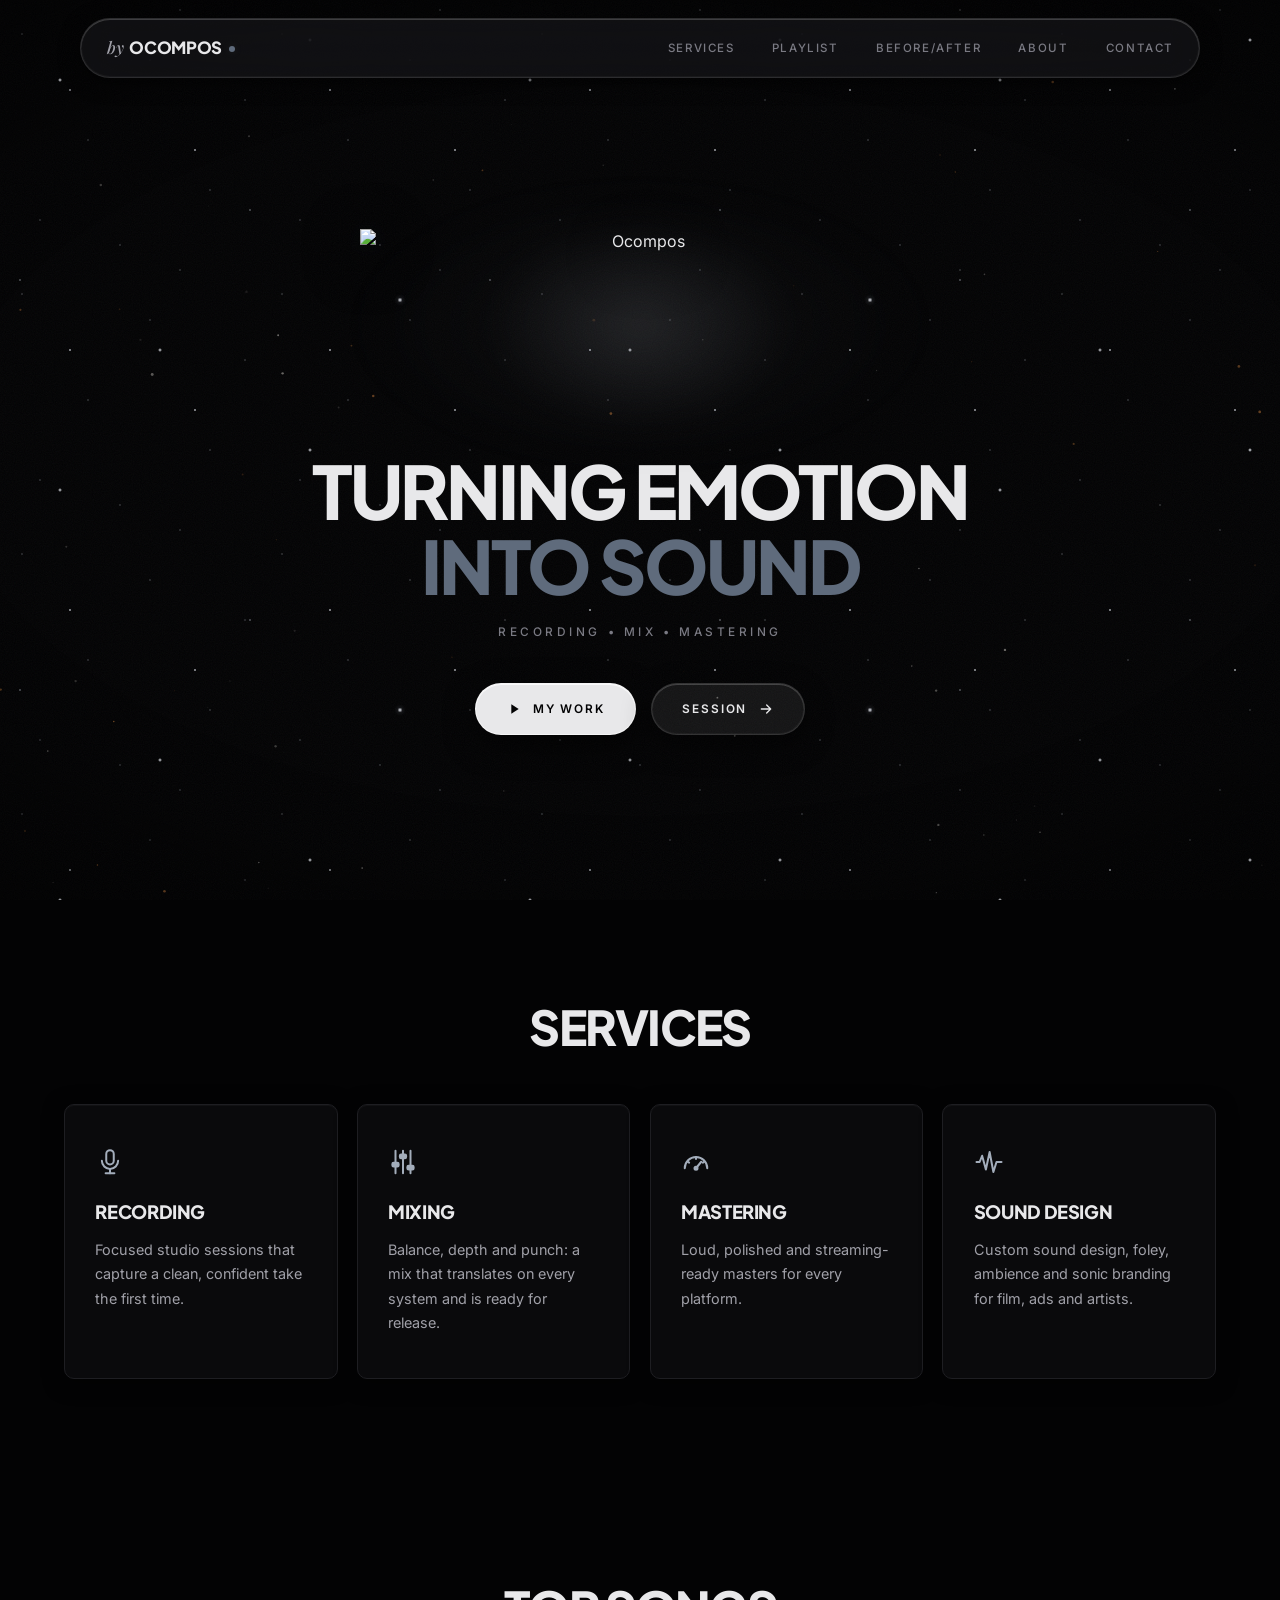
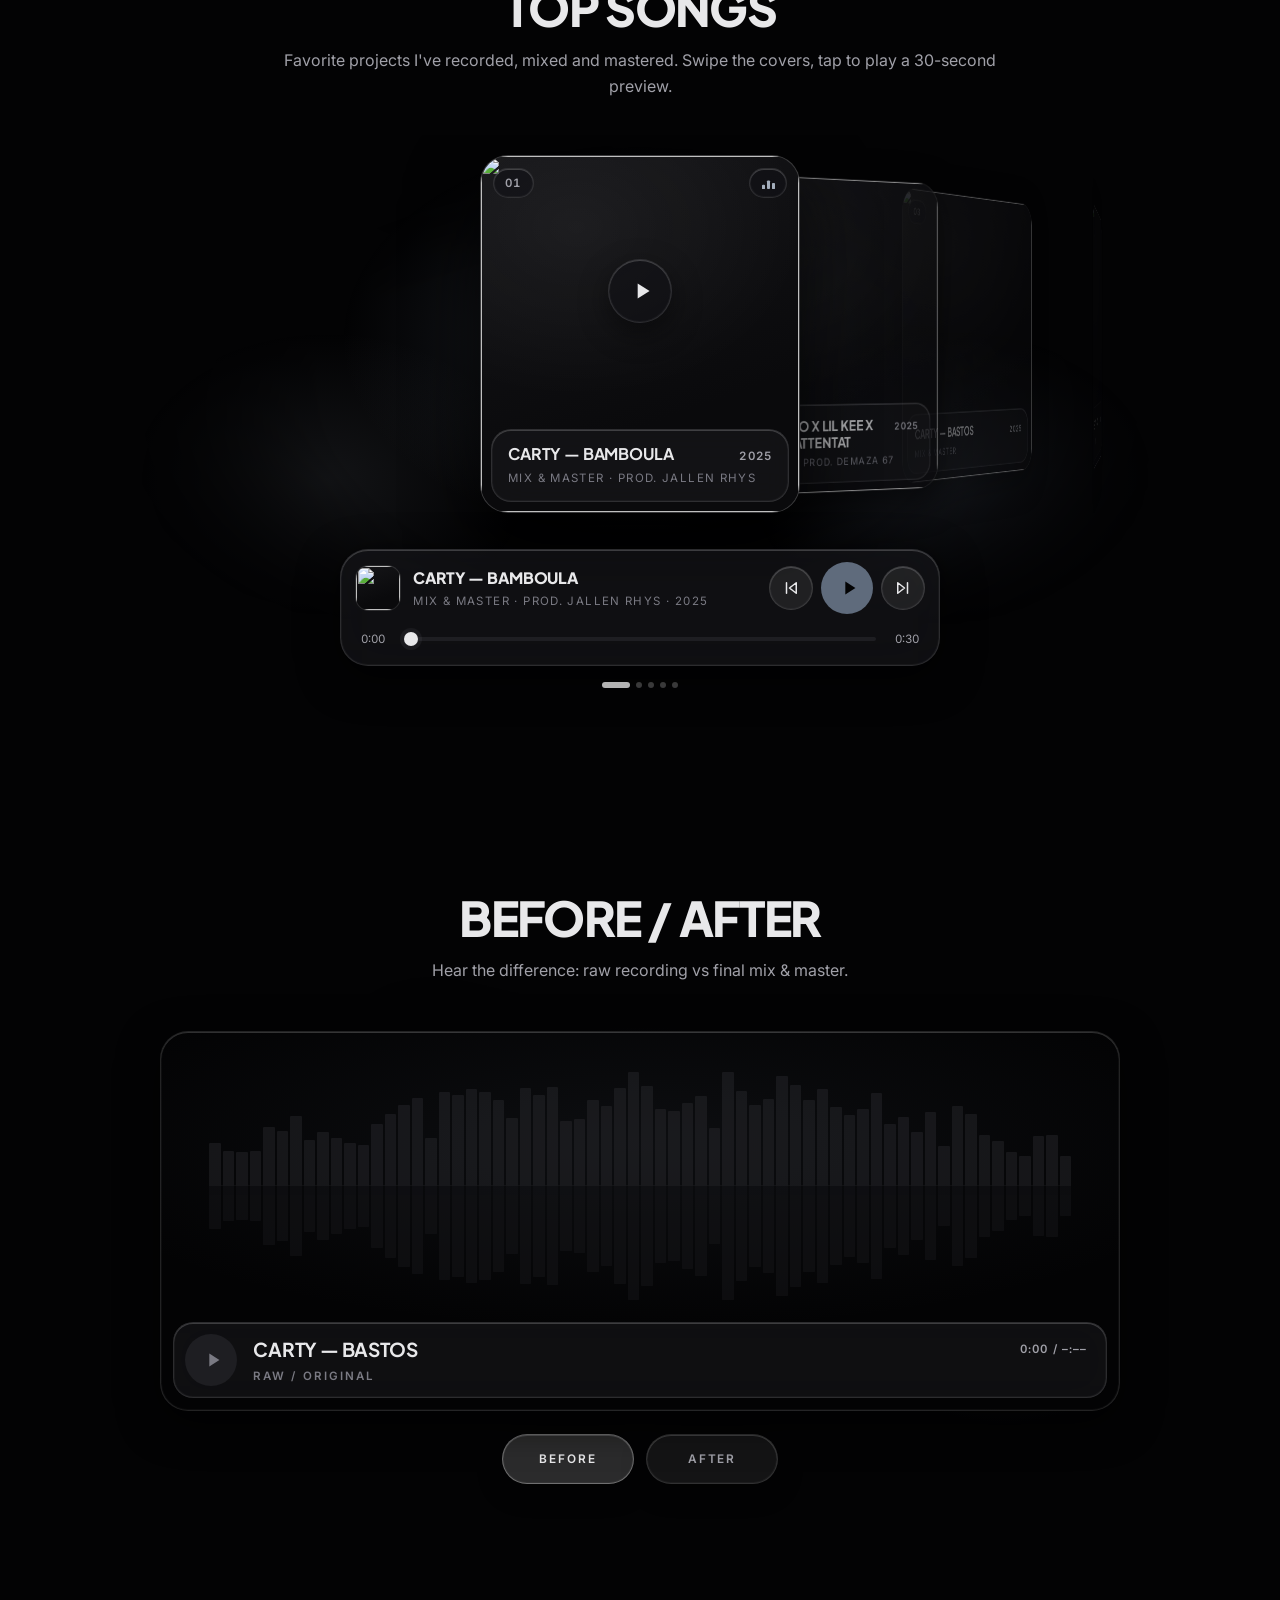
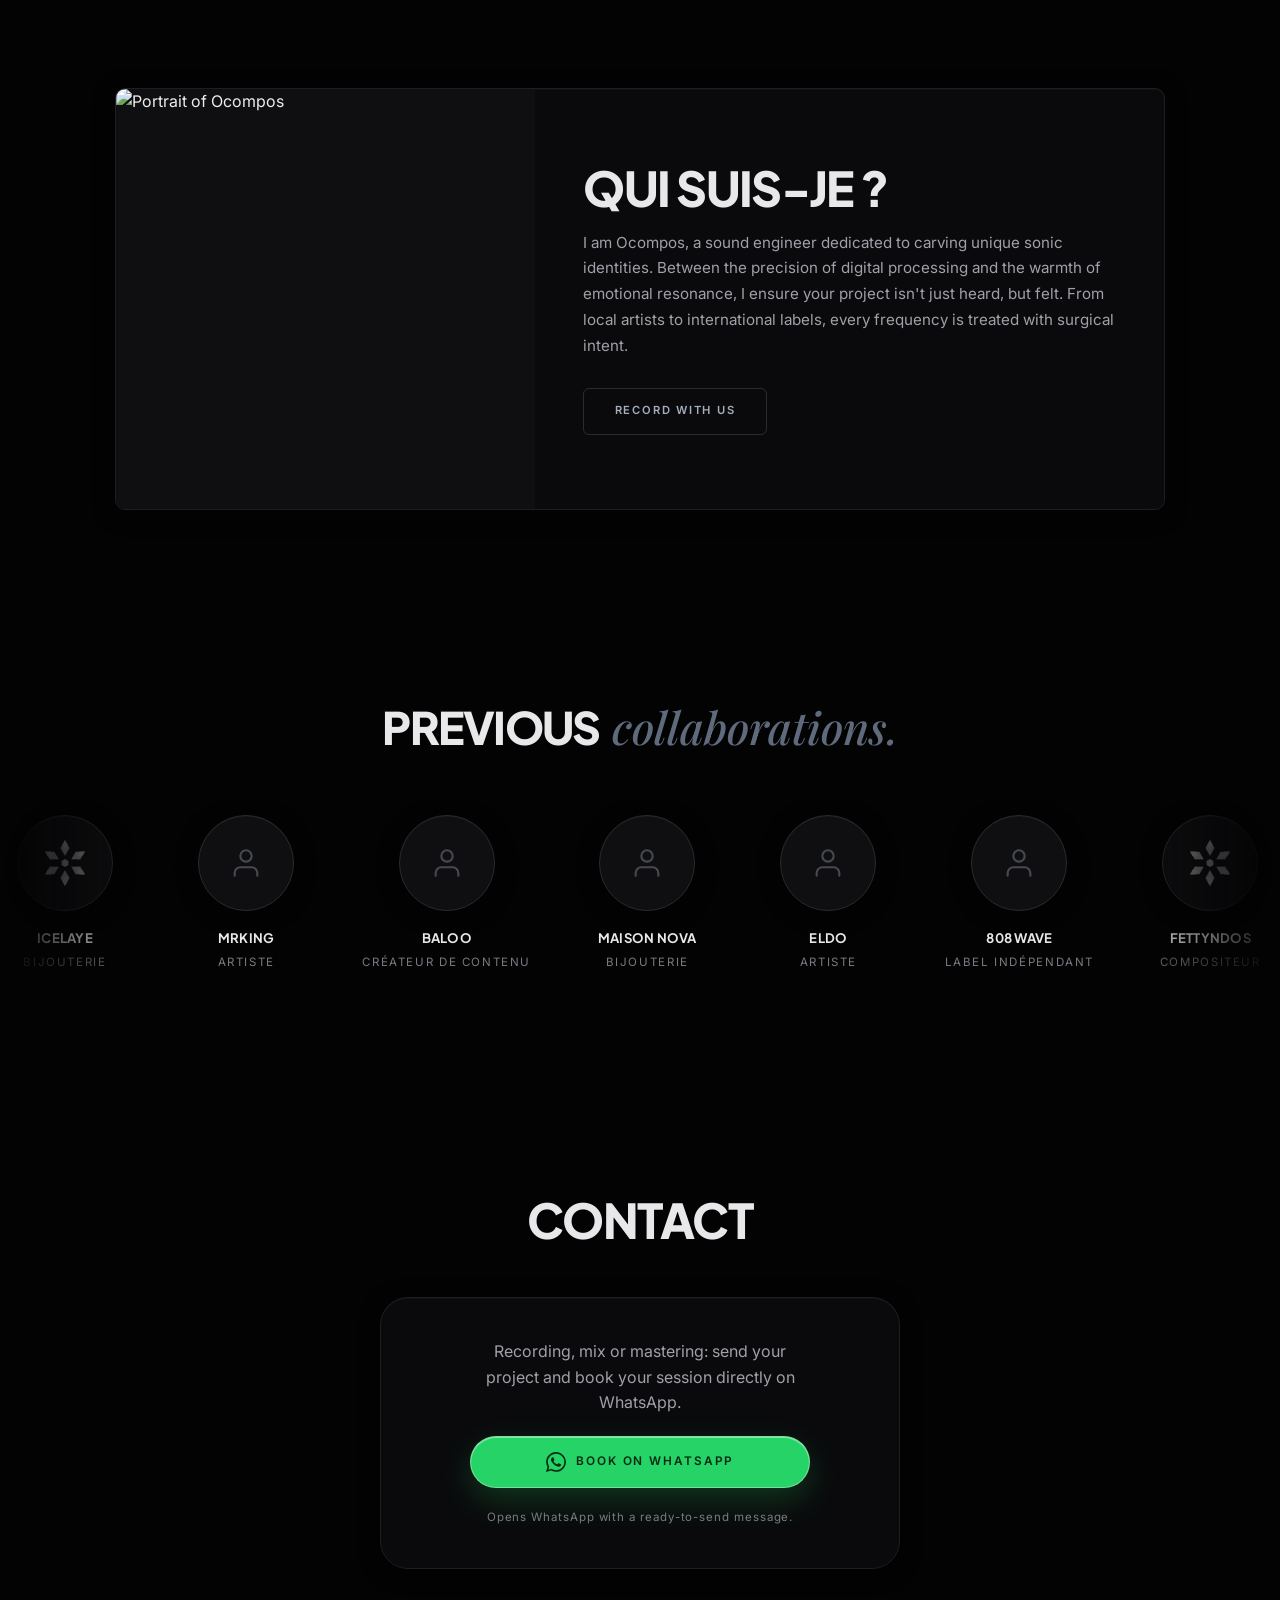
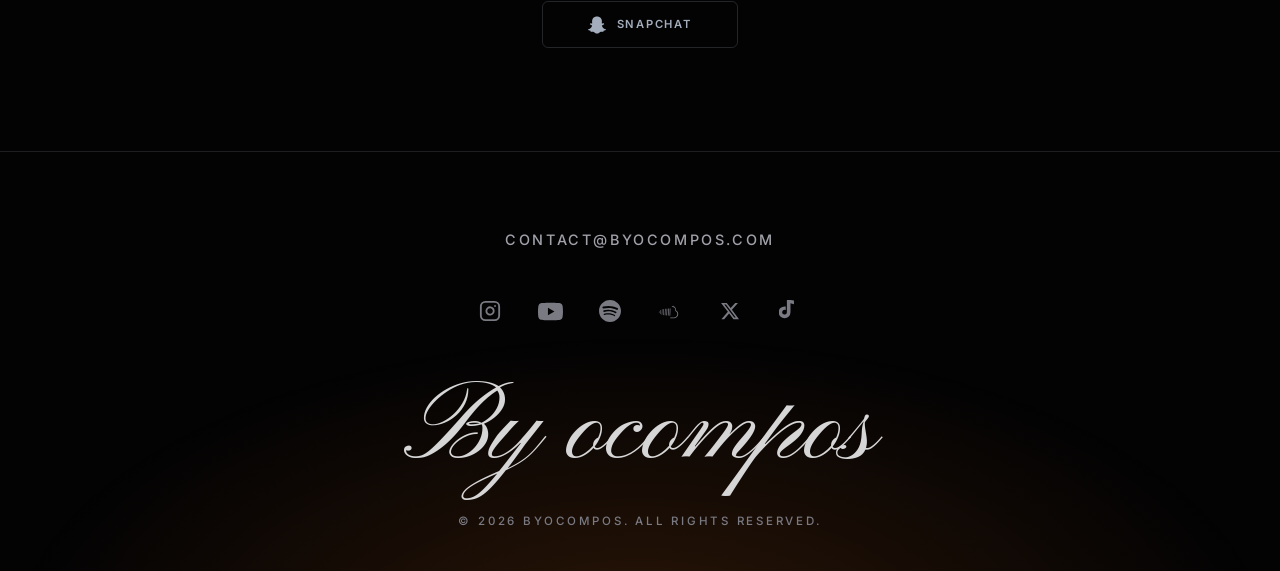
==== index.html @ f5f723b1 "Book on WhatsApp, 30s previews, playlist controls, drop Film tab - Contact: replace the form (it nev" ====
<!DOCTYPE html>
<html lang="en">

<head>
  <meta charset="utf-8" />
  <meta name="viewport" content="width=device-width, initial-scale=1" />
  <title>By Ocompos — Audio Engineer | Mix, Mastering & Sound Design</title>
  <meta name="description"
    content="Professional audio engineer specializing in mixing, mastering, and sound design for artists and film." />

  <!-- SEO / Meta tags -->
  <link rel="canonical" href="https://byocompos.com/" />
  <link rel="icon" href="favicon.ico" type="image/x-icon" />

  <!-- Open Graph -->
  <meta property="og:type" content="website" />
  <meta property="og:url" content="https://byocompos.com/" />
  <meta property="og:title" content="ByOcompos — Audio Engineer" />
  <meta property="og:description"
    content="Professional audio engineer specializing in mixing, mastering, and sound design for artists and film." />
  <meta property="og:image" content="https://byocompos.com/og-image.jpg" />

  <!-- Twitter Card -->
  <meta name="twitter:card" content="summary_large_image" />
  <meta name="twitter:url" content="https://byocompos.com/" />
  <meta name="twitter:title" content="ByOcompos — Audio Engineer" />
  <meta name="twitter:description"
    content="Professional audio engineer specializing in mixing, mastering, and sound design for artists and film." />
  <meta name="twitter:image" content="https://byocompos.com/og-image.jpg" />

  <!-- Fonts -->
  <link rel="preconnect" href="https://fonts.googleapis.com">
  <link rel="preconnect" href="https://fonts.gstatic.com" crossorigin="anonymous">
  <link
    href="https://fonts.googleapis.com/css2?family=Roboto:wght@500;600&family=Inter:wght@400;500;600&family=Plus+Jakarta+Sans:wght@700;800&family=Playfair+Display:ital,wght@1,500&family=Pinyon+Script&display=swap"
    rel="stylesheet">

  <link rel="stylesheet" href="style.css">
</head>

<body>

  <a class="skip-link" href="#main">skip to content</a>

  <!-- Animated Background Canvas (kept for other sections) -->
  <canvas id="starfield"></canvas>

  <!-- Preloader -->
  <div id="preloader">
    <div class="loader-circle"></div>
  </div>

  <!-- Mobile Nav Overlay -->
  <div class="mobile-nav" id="mobile-nav">
    <a href="#services" style="--i:0">services</a>
    <a href="#sounds" style="--i:1">sounds</a>
    <a href="#before-after" style="--i:2">before/after</a>
    <a href="#trusted" style="--i:3">clients</a>
    <a href="#about" style="--i:4">about</a>
    <a href="#contact" style="--i:5">contact</a>
  </div>

  <!-- Header -->
  <header>
    <div class="logo-txt">
      <span class="logo-by" aria-hidden="true">by</span><span class="logo-name" aria-hidden="true">Ocompos</span>
      <span class="sr-only">by Ocompos</span>
    </div>
    <nav aria-label="main">
      <a href="#services">Services</a>
      <a href="#sounds">Playlist</a>
      <a href="#before-after">Before/After</a>
      <a href="#about">About</a>
      <a href="#contact">Contact</a>
    </nav>
    <button class="hamburger" type="button" aria-label="menu" aria-expanded="false" aria-controls="mobile-nav">
      <span></span><span></span><span></span>
    </button>
  </header>
    
  <main id="main">
    <!-- ========================================== -->
    <!-- HERO SECTION - 3D Interactive -->
    <!-- ========================================== -->
    <section class="hero" id="home">
      <div class="hero-container" id="hero3d">
        <!-- Starry background -->
        <div class="stars"></div>

        <!-- .hero-fade: GSAP mobile fade. .hero-content: JS 3D tilt (desktop). Never the same element. -->
        <div class="hero-fade">
        <div class="hero-content" id="heroContent">
          <!-- Centered Hero Logo: GSAP animates .hero-logo-wrap; CSS hover stays on .hero-logo -->
          <div class="hero-logo-container">
            <div class="hero-logo-wrap">
              <!-- Glow follows the pointer / finger and flares on touch and scroll (script.js) -->
              <span class="hero-glow" aria-hidden="true"></span>
              <picture>
                <source srcset="resource/logo-ocompos.webp" type="image/webp" />
                <img src="resource/logo-ocompos.png" alt="Ocompos" class="hero-logo" width="1100" height="378" />
              </picture>
            </div>
          </div>

          <h1 class="title">
            Turning Emotion <span class="highlight">Into Sound</span>
          </h1>

          <p class="subtitle">Recording • Mix • Mastering </p>

          <!-- GSAP animates .hero-actions; .btn keeps its CSS hover lift -->
          <div class="hero-actions">
            <a href="#sounds" class="btn btn-filled">
              <svg class="btn-icon-lead" viewBox="0 0 24 24" aria-hidden="true" focusable="false"><path d="M8 5v14l11-7z" /></svg>
              <span>My Work</span>
            </a>
            <a href="#contact" class="btn btn-outline" data-scroll-to-contact>
              <span>Session</span>
              <svg class="btn-icon-trail" viewBox="0 0 24 24" aria-hidden="true" focusable="false"><path d="M5 12h13M13 6l6 6-6 6" /></svg>
            </a>
          </div>
        </div>
        </div>
      </div>
    </section>

    <!-- Services -->
    <section id="services">
      <h2 class="section-title">services</h2>
      <!-- .svc-cell owns the scroll reveal; .svc-item owns the hover transform. -->
      <div class="svc-grid">
        <div class="svc-cell reveal">
          <article class="svc-item">
            <svg class="svc-glyph" viewBox="0 0 24 24" fill="none" stroke="currentColor" stroke-width="1.6"
              stroke-linecap="round" stroke-linejoin="round" aria-hidden="true" focusable="false">
              <rect x="9" y="2.5" width="6" height="11.5" rx="3" />
              <path d="M5.5 11a6.5 6.5 0 0 0 13 0" />
              <path d="M12 17.5V21" />
              <path d="M8.5 21h7" />
            </svg>
            <h3>Recording</h3>
            <p>Focused studio sessions that capture a clean, confident take the first time.</p>
          </article>
        </div>
        <div class="svc-cell reveal">
          <article class="svc-item">
            <svg class="svc-glyph" viewBox="0 0 24 24" fill="none" stroke="currentColor" stroke-width="1.6"
              stroke-linecap="round" stroke-linejoin="round" aria-hidden="true" focusable="false">
              <path d="M6 3v18M12 3v18M18 3v18" />
              <rect x="3.5" y="12.5" width="5" height="3" rx="1" fill="currentColor" />
              <rect x="9.5" y="6" width="5" height="3" rx="1" fill="currentColor" />
              <rect x="15.5" y="15" width="5" height="3" rx="1" fill="currentColor" />
            </svg>
            <h3>Mixing</h3>
            <p>Balance, depth and punch: a mix that translates on every system and is ready for release.</p>
          </article>
        </div>
        <div class="svc-cell reveal">
          <article class="svc-item">
            <svg class="svc-glyph" viewBox="0 0 24 24" fill="none" stroke="currentColor" stroke-width="1.6"
              stroke-linecap="round" stroke-linejoin="round" aria-hidden="true" focusable="false">
              <path d="M3 17a9 9 0 0 1 18 0" />
              <path d="M5.2 11.6l1.3.9M12 8v1.5M18.8 11.6l-1.3.9" />
              <path d="M12 17l4.2-5.2" />
              <circle cx="12" cy="17" r="1.2" fill="currentColor" />
            </svg>
            <h3>Mastering</h3>
            <p>Loud, polished and streaming-ready masters for every platform.</p>
          </article>
        </div>
        <div class="svc-cell reveal">
          <article class="svc-item">
            <svg class="svc-glyph" viewBox="0 0 24 24" fill="none" stroke="currentColor" stroke-width="1.6"
              stroke-linecap="round" stroke-linejoin="round" aria-hidden="true" focusable="false">
              <path d="M2 12h2.5l2-5 3 11 3-14 3 16 2.5-8H22" />
            </svg>
            <h3>Sound Design</h3>
            <p>Custom sound design, foley, ambience and sonic branding for film, ads and artists.</p>
          </article>
        </div>
      </div>
    </section>
    <!-- ========================================== -->
    <!-- tOP SONGS BY ME -->
    <!-- To add a track: copy one <li>, bump the number, point data-audio at the file. -->
    <!-- ========================================== -->
    <section id="sounds">
      <div class="sec-head reveal">
        <h2 class="section-title">TOP SONGS  </h2>
        <p class="sec-desc">Favorite projects I've recorded, mixed and mastered. Swipe the covers, tap to play a 30-second preview.</p>
      </div>

      <div class="player reveal" data-player>
        <!-- Soft light behind the glass; takes the active track's cover when it has one. -->
        <div class="player-ambient" aria-hidden="true"></div>

        <!-- 3D card carousel. To show artwork, set data-cover="resource/your-cover.jpg" on a track;
             empty data-cover keeps the plain placeholder. -->
        <ol class="playlist" aria-label="tracks">
          <li>
            <button class="track" type="button" data-audio="resource/audio/carty-bamboula.mp3" data-title="CARTY — BAMBOULA"
              data-meta="Mix &amp; Master · Prod. Jallen Rhys" data-year="2025" data-cover="resource/covers/carty.webp">
              <span class="track-cover" aria-hidden="true"></span>
              <span class="track-num">01</span>
              <span class="eq" aria-hidden="true"><i></i><i></i><i></i></span>
              <span class="track-text">
                <span class="track-title">CARTY — BAMBOULA</span>
                <span class="track-year">2025</span>
                <span class="track-meta">Mix &amp; Master · Prod. Jallen Rhys</span>
              </span>
            </button>
          </li>
          <li>
            <button class="track" type="button" data-audio="resource/audio/attentat.mp3"
              data-title="Slime Sandro x Lil Kee x GGORDO — ATTENTAT"
              data-meta="Mix &amp; Master · Prod. Demaza 67" data-year="2025" data-cover="resource/covers/attentat.webp">
              <span class="track-cover" aria-hidden="true"></span>
              <span class="track-num">02</span>
              <span class="eq" aria-hidden="true"><i></i><i></i><i></i></span>
              <span class="track-text">
                <span class="track-title">Slime Sandro x Lil Kee x GGORDO — ATTENTAT</span>
                <span class="track-year">2025</span>
                <span class="track-meta">Mix &amp; Master · Prod. Demaza 67</span>
              </span>
            </button>
          </li>
          <li>
            <button class="track" type="button" data-audio="resource/audio/carty-bastos-after.mp3" data-title="CARTY — BASTOS"
              data-meta="Mix &amp; Master" data-year="2025" data-cover="resource/covers/carty.webp">
              <span class="track-cover" aria-hidden="true"></span>
              <span class="track-num">03</span>
              <span class="eq" aria-hidden="true"><i></i><i></i><i></i></span>
              <span class="track-text">
                <span class="track-title">CARTY — BASTOS</span>
                <span class="track-year">2025</span>
                <span class="track-meta">Mix &amp; Master</span>
              </span>
            </button>
          </li>
          <li>
            <button class="track" type="button" data-audio="resource/audio/tetsuya-ndolo.mp3" data-title="TETSUYA — NDOLO"
              data-meta="Mix &amp; Master" data-year="2025" data-cover="resource/covers/tetsuya-ndolo.webp">
              <span class="track-cover" aria-hidden="true"></span>
              <span class="track-num">04</span>
              <span class="eq" aria-hidden="true"><i></i><i></i><i></i></span>
              <span class="track-text">
                <span class="track-title">TETSUYA — NDOLO</span>
                <span class="track-year">2025</span>
                <span class="track-meta">Mix &amp; Master</span>
              </span>
            </button>
          </li>
          <li>
            <button class="track" type="button" data-audio="resource/audio/ybs-range-rover.mp3" data-title="YBS — RANGE ROVER"
              data-meta="Mix &amp; Master" data-year="2025" data-cover="resource/covers/ybs-range-rover.webp">
              <span class="track-cover" aria-hidden="true"></span>
              <span class="track-num">05</span>
              <span class="eq" aria-hidden="true"><i></i><i></i><i></i></span>
              <span class="track-text">
                <span class="track-title">YBS — RANGE ROVER</span>
                <span class="track-year">2025</span>
                <span class="track-meta">Mix &amp; Master</span>
              </span>
            </button>
          </li>
        </ol>

        <!-- Floating transport pill -->
        <div class="player-bar glass">
          <span class="now-cover" aria-hidden="true"></span>
          <div class="player-info">
            <p class="now-title">track</p>
            <p class="now-meta">&nbsp;</p>
          </div>
          <div class="player-controls">
            <button class="player-skip" type="button" data-step="-1" aria-label="previous track">
              <svg viewBox="0 0 24 24" aria-hidden="true"><path d="M6 5v14M19 5l-9 7 9 7z" /></svg>
            </button>
            <button class="player-toggle" type="button" aria-label="play" disabled>
              <svg class="icon-play" viewBox="0 0 24 24" aria-hidden="true"><path d="M8 5v14l11-7z" /></svg>
              <svg class="icon-pause" viewBox="0 0 24 24" aria-hidden="true"><path d="M6 5h4v14H6zM14 5h4v14h-4z" /></svg>
            </button>
            <button class="player-skip" type="button" data-step="1" aria-label="next track">
              <svg viewBox="0 0 24 24" aria-hidden="true"><path d="M18 5v14M5 5l9 7-9 7z" /></svg>
            </button>
          </div>
          <div class="seek-row">
            <time class="t-cur">0:00</time>
            <input class="seek" type="range" min="0" max="100" step="0.1" value="0" aria-label="seek" disabled />
            <time class="t-dur">0:00</time>
          </div>
        </div>
        <div class="player-dots" role="group" aria-label="choose a track"></div>
        <p class="sr-only" aria-live="polite" data-player-status></p>
      </div>
    </section>

    <!-- ========================================== -->
    <!-- BEFORE / AFTER -->
    <!-- Each .ab-pair needs a raw file (data-before) and a final file (data-after) of the same length. -->
    <!-- ========================================== -->
    <section id="before-after">
      <div class="sec-head reveal">
        <!-- <p class="eyebrow">02 / before &amp; after</p> -->
        <h2 class="section-title">before / after</h2>
        <p class="sec-desc">Hear the difference: raw recording vs final mix &amp; master.</p>
      </div>

      <div class="ab reveal" data-ab>
        <!-- Soft light for the glass toolbar, caption and transport to blur. -->
        <div class="ab-ambient" aria-hidden="true"></div>

        <!-- Glass pill chips, one per comparison track (built by script.js). -->
        <div class="ab-tabs" role="tablist" aria-label="comparison tracks"></div>

        <div class="ab-pair" data-before="resource/audio/carty-bastos-before-30s.mp3"
          data-after="resource/audio/carty-bastos-after-30s.mp3" data-title="CARTY — BASTOS"
          data-cover="resource/covers/carty.webp"></div>

        <div class="ab-stage">
          <!-- The "artwork" card: mirrored waveform (click to seek) + caption strip with play -->
          <div class="ab-visual">
            <div class="ab-bars" aria-hidden="true"></div>
            <div class="ab-caption">
              <button class="player-toggle ab-play" type="button" aria-label="play" disabled>
                <svg class="icon-play" viewBox="0 0 24 24" aria-hidden="true"><path d="M8 5v14l11-7z" /></svg>
                <svg class="icon-pause" viewBox="0 0 24 24" aria-hidden="true"><path d="M6 5h4v14H6zM14 5h4v14h-4z" /></svg>
              </button>
              <span class="ab-caption-title">CARTY — BASTOS</span>
              <span class="ab-time" aria-live="off">0:00 / –:––</span>
              <span class="ab-label">RAW / ORIGINAL</span>
            </div>
          </div>

          <!-- Before / After switch -->
          <div class="ab-toggle" role="group" aria-label="version">
            <button type="button" class="ab-opt" data-side="raw" aria-pressed="true">Before</button>
            <button type="button" class="ab-opt" data-side="final" aria-pressed="false">After</button>
          </div>

          <!-- Hidden: script.js still drives these; the waveform shows progress instead. -->
          <div class="seek-row" hidden>
            <time class="t-cur">0:00</time>
            <input class="seek" type="range" min="0" max="100" step="0.1" value="0" aria-label="seek" disabled />
            <time class="t-dur">0:00</time>
          </div>
          <p class="ab-note" data-ab-status hidden>loading…</p>
        </div>
      </div>
    </section>
    <!-- About -->
    <section id="about">
      <div class="about-container reveal">
        <div class="about-img">
          <img loading="lazy" decoding="async" src="resource/logo.jpeg" alt="Portrait of Ocompos"
            onerror="this.onerror=null; this.src='data:image/svg+xml;utf8,<svg xmlns=\'http://www.w3.org/2000/svg\' width=\'100%\' height=\'100%\'><rect width=\'100%\' height=\'100%\' fill=\'#070a10\'/></svg>'" />
        </div>
        <div class="about-content">
          <h2 class="section-title" style="text-align: left; margin-bottom: 1rem;">qui suis-je ?</h2>
          <p style="font-weight: 400; line-height: 1.7; color: var(--text-secondary);">
            I am Ocompos, a sound engineer dedicated to carving unique sonic identities.
            Between the precision of digital processing and the warmth of emotional resonance,
            I ensure your project isn't just heard, but felt. From local artists to international
            labels, every frequency is treated with surgical intent.
          </p>
          <a href="#contact" class="glass-btn hover-scale" data-scroll-to-contact>Record with us</a>
        </div>
      </div>
    </section>
    <!-- ========================================== -->
    <!-- THEY TRUSTED ME SECTION -->
    <!-- ========================================== -->
    <section id="trusted" class="trusted-section">
      <div class="trusted-header reveal">
        <h2 class="trusted-title">previous <span class="purple-italic">collaborations.</span></h2>
      </div>

      <div class="carousel-wrapper">
        <div class="carousel-track">
          <!-- Client 1: Icelaye -->
          <div class="client-item">
            <div class="client-avatar-ring">
              <img src="" alt="Icelaye" class="client-avatar-img" />
              <div class="avatar-placeholder-icon">
                <!-- Faceted Diamond Flower Emblem for Icelaye -->
                <svg width="68" height="68" viewBox="0 0 100 100" fill="none" xmlns="http://www.w3.org/2000/svg">
                  <polygon points="50,44 55,47 55,53 50,56 45,53 45,47" fill="#ffffff" opacity="0.95" />
                  <!-- 6 Diamond Facets -->
                  <g transform="translate(50,50) rotate(0) translate(-50,-50)">
                    <polygon points="50,16 57,28 50,40 43,28" fill="#ffffff" opacity="0.9" stroke="#000000"
                      stroke-width="0.6" />
                    <polygon points="50,16 54,23 50,30 46,23" fill="#ffffff" />
                  </g>
                  <g transform="translate(50,50) rotate(60) translate(-50,-50)">
                    <polygon points="50,16 57,28 50,40 43,28" fill="#ffffff" opacity="0.9" stroke="#000000"
                      stroke-width="0.6" />
                    <polygon points="50,16 54,23 50,30 46,23" fill="#ffffff" />
                  </g>
                  <g transform="translate(50,50) rotate(120) translate(-50,-50)">
                    <polygon points="50,16 57,28 50,40 43,28" fill="#ffffff" opacity="0.9" stroke="#000000"
                      stroke-width="0.6" />
                    <polygon points="50,16 54,23 50,30 46,23" fill="#ffffff" />
                  </g>
                  <g transform="translate(50,50) rotate(180) translate(-50,-50)">
                    <polygon points="50,16 57,28 50,40 43,28" fill="#ffffff" opacity="0.9" stroke="#000000"
                      stroke-width="0.6" />
                    <polygon points="50,16 54,23 50,30 46,23" fill="#ffffff" />
                  </g>
                  <g transform="translate(50,50) rotate(240) translate(-50,-50)">
                    <polygon points="50,16 57,28 50,40 43,28" fill="#ffffff" opacity="0.9" stroke="#000000"
                      stroke-width="0.6" />
                    <polygon points="50,16 54,23 50,30 46,23" fill="#ffffff" />
                  </g>
                  <g transform="translate(50,50) rotate(300) translate(-50,-50)">
                    <polygon points="50,16 57,28 50,40 43,28" fill="#ffffff" opacity="0.9" stroke="#000000"
                      stroke-width="0.6" />
                    <polygon points="50,16 54,23 50,30 46,23" fill="#ffffff" />
                  </g>
                </svg>
              </div>
            </div>
            <div class="client-info">
              <span class="client-name">Icelaye</span>
              <span class="client-role">Bijouterie</span>
            </div>
          </div>

          <!-- Client 2: MRKing -->
          <div class="client-item">
            <div class="client-avatar-ring">
              <img src="" alt="MRKing" class="client-avatar-img" />
              <div class="avatar-placeholder-icon">
                <svg width="34" height="34" viewBox="0 0 24 24" fill="none" stroke="var(--accent-light)" stroke-width="1.5"
                  stroke-linecap="round" stroke-linejoin="round" opacity="0.75">
                  <path d="M20 21v-2a4 4 0 0 0-4-4H8a4 4 0 0 0-4 4v2"></path>
                  <circle cx="12" cy="7" r="4"></circle>
                </svg>
              </div>
            </div>
            <div class="client-info">
              <span class="client-name">MRKing</span>
              <span class="client-role">Artiste</span>
            </div>
          </div>

          <!-- Client 3: Baloo -->
          <div class="client-item">
            <div class="client-avatar-ring">
              <img src="" alt="Baloo" class="client-avatar-img" />
              <div class="avatar-placeholder-icon">
                <svg width="34" height="34" viewBox="0 0 24 24" fill="none" stroke="var(--accent-light)" stroke-width="1.5"
                  stroke-linecap="round" stroke-linejoin="round" opacity="0.75">
                  <path d="M20 21v-2a4 4 0 0 0-4-4H8a4 4 0 0 0-4 4v2"></path>
                  <circle cx="12" cy="7" r="4"></circle>
                </svg>
              </div>
            </div>
            <div class="client-info">
              <span class="client-name">Baloo</span>
              <span class="client-role">Créateur de contenu</span>
            </div>
          </div>

          <!-- Client 4: Maison Nova -->
          <div class="client-item">
            <div class="client-avatar-ring">
              <img src="" alt="Maison Nova" class="client-avatar-img" />
              <div class="avatar-placeholder-icon">
                <svg width="34" height="34" viewBox="0 0 24 24" fill="none" stroke="var(--accent-light)" stroke-width="1.5"
                  stroke-linecap="round" stroke-linejoin="round" opacity="0.75">
                  <path d="M20 21v-2a4 4 0 0 0-4-4H8a4 4 0 0 0-4 4v2"></path>
                  <circle cx="12" cy="7" r="4"></circle>
                </svg>
              </div>
            </div>
            <div class="client-info">
              <span class="client-name">Maison Nova</span>
              <span class="client-role">Bijouterie</span>
            </div>
          </div>

          <!-- Client 5: Eldo -->
          <div class="client-item">
            <div class="client-avatar-ring">
              <img src="" alt="Eldo" class="client-avatar-img" />
              <div class="avatar-placeholder-icon">
                <svg width="34" height="34" viewBox="0 0 24 24" fill="none" stroke="var(--accent-light)" stroke-width="1.5"
                  stroke-linecap="round" stroke-linejoin="round" opacity="0.75">
                  <path d="M20 21v-2a4 4 0 0 0-4-4H8a4 4 0 0 0-4 4v2"></path>
                  <circle cx="12" cy="7" r="4"></circle>
                </svg>
              </div>
            </div>
            <div class="client-info">
              <span class="client-name">Eldo</span>
              <span class="client-role">Artiste</span>
            </div>
          </div>

          <!-- Client 6: 808 Wave -->
          <div class="client-item">
            <div class="client-avatar-ring">
              <img src="" alt="808 Wave" class="client-avatar-img" />
              <div class="avatar-placeholder-icon">
                <svg width="34" height="34" viewBox="0 0 24 24" fill="none" stroke="var(--accent-light)" stroke-width="1.5"
                  stroke-linecap="round" stroke-linejoin="round" opacity="0.75">
                  <path d="M20 21v-2a4 4 0 0 0-4-4H8a4 4 0 0 0-4 4v2"></path>
                  <circle cx="12" cy="7" r="4"></circle>
                </svg>
              </div>
            </div>
            <div class="client-info">
              <span class="client-name">808 Wave</span>
              <span class="client-role">Label Indépendant</span>
            </div>
          </div>

          <!-- ============================================== -->
          <!-- DUPLICATE SET FOR SEAMLESS INFINITE LOOPING -->
          <!-- ============================================== -->

          <!-- Client 1 Duplicate: Icelaye -->
          <div class="client-item" aria-hidden="true">
            <div class="client-avatar-ring">
              <img src="" alt="Icelaye" class="client-avatar-img" />
              <div class="avatar-placeholder-icon">
                <svg width="68" height="68" viewBox="0 0 100 100" fill="none" xmlns="http://www.w3.org/2000/svg">
                  <polygon points="50,44 55,47 55,53 50,56 45,53 45,47" fill="#ffffff" opacity="0.95" />
                  <g transform="translate(50,50) rotate(0) translate(-50,-50)">
                    <polygon points="50,16 57,28 50,40 43,28" fill="#ffffff" opacity="0.9" stroke="#000000"
                      stroke-width="0.6" />
                    <polygon points="50,16 54,23 50,30 46,23" fill="#ffffff" />
                  </g>
                  <g transform="translate(50,50) rotate(60) translate(-50,-50)">
                    <polygon points="50,16 57,28 50,40 43,28" fill="#ffffff" opacity="0.9" stroke="#000000"
                      stroke-width="0.6" />
                    <polygon points="50,16 54,23 50,30 46,23" fill="#ffffff" />
                  </g>
                  <g transform="translate(50,50) rotate(120) translate(-50,-50)">
                    <polygon points="50,16 57,28 50,40 43,28" fill="#ffffff" opacity="0.9" stroke="#000000"
                      stroke-width="0.6" />
                    <polygon points="50,16 54,23 50,30 46,23" fill="#ffffff" />
                  </g>
                  <g transform="translate(50,50) rotate(180) translate(-50,-50)">
                    <polygon points="50,16 57,28 50,40 43,28" fill="#ffffff" opacity="0.9" stroke="#000000"
                      stroke-width="0.6" />
                    <polygon points="50,16 54,23 50,30 46,23" fill="#ffffff" />
                  </g>
                  <g transform="translate(50,50) rotate(240) translate(-50,-50)">
                    <polygon points="50,16 57,28 50,40 43,28" fill="#ffffff" opacity="0.9" stroke="#000000"
                      stroke-width="0.6" />
                    <polygon points="50,16 54,23 50,30 46,23" fill="#ffffff" />
                  </g>
                  <g transform="translate(50,50) rotate(300) translate(-50,-50)">
                    <polygon points="50,16 57,28 50,40 43,28" fill="#ffffff" opacity="0.9" stroke="#000000"
                      stroke-width="0.6" />
                    <polygon points="50,16 54,23 50,30 46,23" fill="#ffffff" />
                  </g>
                </svg>
              </div>
            </div>
            <div class="client-info">
              <span class="client-name">Fettyndos </span>
              <span class="client-role">Compositeur</span>
            </div>
          </div>

          <!-- Client 2 Duplicate: MRKing -->
          <div class="client-item" aria-hidden="true">
            <div class="client-avatar-ring">
              <img src="" alt="MRKing" class="client-avatar-img" />
              <div class="avatar-placeholder-icon">
                <svg width="34" height="34" viewBox="0 0 24 24" fill="none" stroke="var(--accent-light)" stroke-width="1.5"
                  stroke-linecap="round" stroke-linejoin="round" opacity="0.75">
                  <path d="M20 21v-2a4 4 0 0 0-4-4H8a4 4 0 0 0-4 4v2"></path>
                  <circle cx="12" cy="7" r="4"></circle>
                </svg>
              </div>
            </div>
            <div class="client-info">
              <span class="client-name">MRKing</span>
              <span class="client-role">Artiste</span>
            </div>
          </div>

          <!-- Client 3 Duplicate: Baloo -->
          <div class="client-item" aria-hidden="true">
            <div class="client-avatar-ring">
              <img src="" alt="Baloo" class="client-avatar-img" />
              <div class="avatar-placeholder-icon">
                <svg width="34" height="34" viewBox="0 0 24 24" fill="none" stroke="var(--accent-light)" stroke-width="1.5"
                  stroke-linecap="round" stroke-linejoin="round" opacity="0.75">
                  <path d="M20 21v-2a4 4 0 0 0-4-4H8a4 4 0 0 0-4 4v2"></path>
                  <circle cx="12" cy="7" r="4"></circle>
                </svg>
              </div>
            </div>
            <div class="client-info">
              <span class="client-name">Slim Sandro</span>
              <span class="client-role">Artist</span>
            </div>
          </div>

          <!-- Client 4 bibiboi -->
          <div class="client-item" aria-hidden="true">
            <div class="client-avatar-ring">
              <img src="" alt="Maison Nova" class="client-avatar-img" />
              <div class="avatar-placeholder-icon">
                <svg width="34" height="34" viewBox="0 0 24 24" fill="none" stroke="var(--accent-light)" stroke-width="1.5"
                  stroke-linecap="round" stroke-linejoin="round" opacity="0.75">
                  <path d="M20 21v-2a4 4 0 0 0-4-4H8a4 4 0 0 0-4 4v2"></path>
                  <circle cx="12" cy="7" r="4"></circle>
                </svg>
              </div>
            </div>
            <div class="client-info">
              <span class="client-name">BIBIBOI</span>
              <span class="client-role">Artist</span>
            </div>
          </div>

          <!-- Client CARTY -->
          <div class="client-item" aria-hidden="true">
            <div class="client-avatar-ring">
              <img src="" alt="Eldo" class="client-avatar-img" />
              <div class="avatar-placeholder-icon">
                <svg width="34" height="34" viewBox="0 0 24 24" fill="none" stroke="var(--accent-light)" stroke-width="1.5"
                  stroke-linecap="round" stroke-linejoin="round" opacity="0.75">
                  <path d="M20 21v-2a4 4 0 0 0-4-4H8a4 4 0 0 0-4 4v2"></path>
                  <circle cx="12" cy="7" r="4"></circle>
                </svg>
              </div>
            </div>
            <div class="client-info">
              <span class="client-name">CARTY</span>
              <span class="client-role">Artiste</span>
            </div>
          </div>

          <!-- trappish -->
          <div class="client-item" aria-hidden="true">
            <div class="client-avatar-ring">
              <img src="" alt="808 Wave" class="client-avatar-img" />
              <div class="avatar-placeholder-icon">
                <svg width="34" height="34" viewBox="0 0 24 24" fill="none" stroke="var(--accent-light)" stroke-width="1.5"
                  stroke-linecap="round" stroke-linejoin="round" opacity="0.75">
                  <path d="M20 21v-2a4 4 0 0 0-4-4H8a4 4 0 0 0-4 4v2"></path>
                  <circle cx="12" cy="7" r="4"></circle>
                </svg>
              </div>
            </div>
            <div class="client-info">
              <span class="client-name">TRapish</span>
              <span class="client-role">Label Indépendant</span>
            </div>
          </div>
        </div>
      </div>
    </section>


    <!-- Contact: WhatsApp booking -->
    <section id="contact">
      <h2 class="section-title reveal">contact</h2>
      <!-- Booking goes straight to WhatsApp with a pre-filled message. -->
      <div class="book-card reveal">
        <p class="book-lead">Recording, mix or mastering: send your project and book your session directly on WhatsApp.</p>
        <a class="btn btn-whatsapp" id="book-whatsapp" href="https://wa.me/250791207108?text=Hi%20Ocompos%2C%20I%27d%20like%20to%20book%20a%20session.%0A%0AProject%20%28recording%20/%20mix%20/%20master%29%3A%0AArtist%20name%3A%0APreferred%20date%3A"
          target="_blank" rel="noopener noreferrer">
          <svg viewBox="0 0 24 24" fill="currentColor" aria-hidden="true" focusable="false"><path d="M17.472 14.382c-.297-.149-1.758-.867-2.03-.967-.273-.099-.471-.148-.67.15-.197.297-.767.966-.94 1.164-.173.199-.347.223-.644.075-.297-.15-1.255-.463-2.39-1.475-.883-.788-1.48-1.761-1.653-2.059-.173-.297-.018-.458.13-.606.134-.133.298-.347.446-.52.149-.174.198-.298.298-.497.099-.198.05-.371-.025-.52-.075-.149-.669-1.612-.916-2.207-.242-.579-.487-.5-.669-.51-.173-.008-.371-.01-.57-.01-.198 0-.52.074-.792.372-.272.297-1.04 1.016-1.04 2.479 0 1.462 1.065 2.875 1.213 3.074.149.198 2.096 3.2 5.077 4.487.709.306 1.262.489 1.694.625.712.227 1.36.195 1.871.118.571-.085 1.758-.719 2.006-1.413.248-.694.248-1.289.173-1.413-.074-.124-.272-.198-.57-.347m-5.421 7.403h-.004a9.87 9.87 0 01-5.031-1.378l-.361-.214-3.741.982.998-3.648-.235-.374a9.86 9.86 0 01-1.51-5.26c.001-5.45 4.436-9.884 9.888-9.884 2.64 0 5.122 1.03 6.988 2.898a9.825 9.825 0 012.893 6.994c-.003 5.45-4.437 9.884-9.885 9.884m8.413-18.297A11.815 11.815 0 0012.05 0C5.495 0 .16 5.335.157 11.892c0 2.096.547 4.142 1.588 5.945L.057 24l6.305-1.654a11.882 11.882 0 005.683 1.448h.005c6.554 0 11.89-5.335 11.893-11.893a11.821 11.821 0 00-3.48-8.413Z" /></svg>
          <span>Book on WhatsApp</span>
        </a>
        <p class="book-note">Opens WhatsApp with a ready-to-send message.</p>
      </div>

      <!-- === SOCIAL ACTIONS === Brand marks: Simple Icons (CC0). Buttons whose href still contains
           "REPLACE_WITH" are hidden by script.js until a real URL is set. -->
      <nav class="social-row reveal" aria-label="Social links">
        <a class="glass-btn social-btn" href="https://www.snapchat.com/add/alaindongjr" target="_blank"
          rel="noopener noreferrer" aria-label="Snapchat (opens in new tab)">
          <svg viewBox="0 0 24 24" fill="currentColor" aria-hidden="true" focusable="false">
            <path d="M12.206.793c.99 0 4.347.276 5.93 3.821.529 1.193.403 3.219.299 4.847l-.003.06c-.012.18-.022.345-.03.51.075.045.203.09.401.09.3-.016.659-.12 1.033-.301.165-.088.344-.104.464-.104.182 0 .359.029.509.09.45.149.734.479.734.838.015.449-.39.839-1.213 1.168-.089.029-.209.075-.344.119-.45.135-1.139.36-1.333.81-.09.224-.061.524.12.868l.015.015c.06.136 1.526 3.475 4.791 4.014.255.044.435.27.42.509 0 .075-.015.149-.045.225-.24.569-1.273.988-3.146 1.271-.059.091-.12.375-.164.57-.029.179-.074.36-.134.553-.076.271-.27.405-.555.405h-.03c-.135 0-.313-.031-.538-.074-.36-.075-.765-.135-1.273-.135-.3 0-.599.015-.913.074-.6.104-1.123.464-1.723.884-.853.599-1.826 1.288-3.294 1.288-.06 0-.119-.015-.18-.015h-.149c-1.468 0-2.427-.675-3.279-1.288-.599-.42-1.107-.779-1.707-.884-.314-.045-.629-.074-.928-.074-.54 0-.958.089-1.272.149-.211.043-.391.074-.54.074-.374 0-.523-.224-.583-.42-.061-.192-.09-.389-.135-.567-.046-.181-.105-.494-.166-.57-1.918-.222-2.95-.642-3.189-1.226-.031-.063-.052-.15-.055-.225-.015-.243.165-.465.42-.509 3.264-.54 4.73-3.879 4.791-4.02l.016-.029c.18-.345.224-.645.119-.869-.195-.434-.884-.658-1.332-.809-.121-.029-.24-.074-.346-.119-1.107-.435-1.257-.93-1.197-1.273.09-.479.674-.793 1.168-.793.146 0 .27.029.383.074.42.194.789.3 1.104.3.234 0 .384-.06.465-.105l-.046-.569c-.098-1.626-.225-3.651.307-4.837C7.392 1.077 10.739.807 11.727.807l.419-.015h.06z" />
          </svg>
          <span>Snapchat</span>
        </a>
        <!-- TODO: Replace with real Spotify playlist ID -->
        <a class="glass-btn social-btn" href="https://open.spotify.com/playlist/REPLACE_WITH_REAL_PLAYLIST_ID"
          target="_blank" rel="noopener noreferrer" aria-label="Spotify (opens in new tab)">
          <svg viewBox="0 0 24 24" fill="currentColor" aria-hidden="true" focusable="false">
            <path d="M12 0C5.4 0 0 5.4 0 12s5.4 12 12 12 12-5.4 12-12S18.66 0 12 0zm5.521 17.34c-.24.359-.66.48-1.021.24-2.82-1.74-6.36-2.101-10.561-1.141-.418.122-.779-.179-.899-.539-.12-.421.18-.78.54-.9 4.56-1.021 8.52-.6 11.64 1.32.42.18.479.659.301 1.02zm1.44-3.3c-.301.42-.841.6-1.262.3-3.239-1.98-8.159-2.58-11.939-1.38-.479.12-1.02-.12-1.14-.6-.12-.48.12-1.021.6-1.141C9.6 9.9 15 10.561 18.72 12.84c.361.181.54.78.241 1.2zm.12-3.36C15.24 8.4 8.82 8.16 5.16 9.301c-.6.179-1.2-.181-1.38-.721-.18-.601.18-1.2.72-1.381 4.26-1.26 11.28-1.02 15.721 1.621.539.3.719 1.02.419 1.56-.299.421-1.02.599-1.559.3z" />
          </svg>
          <span>Spotify</span>
        </a>
        <!-- TODO: Replace with real Apple Music playlist URL -->
        <a class="glass-btn social-btn" href="REPLACE_WITH_REAL_APPLE_MUSIC_URL" target="_blank"
          rel="noopener noreferrer" aria-label="Apple Music (opens in new tab)">
          <svg viewBox="0 0 24 24" fill="currentColor" aria-hidden="true" focusable="false">
            <path d="M23.994 6.124a9.23 9.23 0 00-.24-2.19c-.317-1.31-1.062-2.31-2.18-3.043a5.022 5.022 0 00-1.877-.726 10.496 10.496 0 00-1.564-.15c-.04-.003-.083-.01-.124-.013H5.986c-.152.01-.303.017-.455.026-.747.043-1.49.123-2.193.4-1.336.53-2.3 1.452-2.865 2.78-.192.448-.292.925-.363 1.408-.056.392-.088.785-.1 1.18 0 .032-.007.062-.01.093v12.223c.01.14.017.283.027.424.05.815.154 1.624.497 2.373.65 1.42 1.738 2.353 3.234 2.801.42.127.856.187 1.293.228.555.053 1.11.06 1.667.06h11.03a12.5 12.5 0 001.57-.1c.822-.106 1.596-.35 2.295-.81a5.046 5.046 0 001.88-2.207c.186-.42.293-.87.37-1.324.113-.675.138-1.358.137-2.04-.002-3.8 0-7.595-.003-11.393zm-6.423 3.99v5.712c0 .417-.058.827-.244 1.206-.29.59-.76.962-1.388 1.14-.35.1-.706.157-1.07.173-.95.045-1.773-.6-1.943-1.536a1.88 1.88 0 011.038-2.022c.323-.16.67-.25 1.018-.324.378-.082.758-.153 1.134-.24.274-.063.457-.23.51-.516a.904.904 0 00.02-.193c0-1.815 0-3.63-.002-5.443a.725.725 0 00-.026-.185c-.04-.15-.15-.243-.304-.234-.16.01-.318.035-.475.066-.76.15-1.52.303-2.28.456l-2.325.47-1.374.278c-.016.003-.032.01-.048.013-.277.077-.377.203-.39.49-.002.042 0 .086 0 .13-.002 2.602 0 5.204-.003 7.805 0 .42-.047.836-.215 1.227-.278.64-.77 1.04-1.434 1.233-.35.1-.71.16-1.075.172-.96.036-1.755-.6-1.92-1.544-.14-.812.23-1.685 1.154-2.075.357-.15.73-.232 1.108-.31.287-.06.575-.116.86-.177.383-.083.583-.323.6-.714v-.15c0-2.96 0-5.922.002-8.882 0-.123.013-.25.042-.37.07-.285.273-.448.546-.518.255-.066.515-.112.774-.165.733-.15 1.466-.296 2.2-.444l2.27-.46c.67-.134 1.34-.27 2.01-.403.22-.043.442-.088.663-.106.31-.025.523.17.554.482.008.073.012.148.012.223.002 1.91.002 3.822 0 5.732z" />
          </svg>
          <span>Apple Music</span>
        </a>
      </nav>
    </section>

    <!-- ========================================== -->
    <!-- LUXURY PURPLE FOOTER BANNER -->
    <!-- ========================================== -->
    <footer class="purple-footer reveal">
      <div class="footer-inner">
        <a href="mailto:contact@byocompos.com" class="footer-email">contact@byocompos.com</a>

        <div class="footer-socials">
          <!-- Instagram -->
          <a href="https://instagram.com" target="_blank" rel="noopener" aria-label="Instagram">
            <svg width="22" height="22" viewBox="0 0 24 24" fill="none" stroke="currentColor" stroke-width="2"
              stroke-linecap="round" stroke-linejoin="round">
              <rect x="2" y="2" width="20" height="20" rx="5" ry="5"></rect>
              <path d="M16 11.37A4 4 0 1 1 12.63 8 4 4 0 0 1 16 11.37z"></path>
              <line x1="17.5" y1="6.5" x2="17.51" y2="6.5"></line>
            </svg>
          </a>

          <!-- YouTube -->
          <a href="https://youtube.com" target="_blank" rel="noopener" aria-label="YouTube">
            <svg width="25" height="25" viewBox="0 0 24 24" fill="currentColor">
              <path
                d="M23.498 6.186a3.016 3.016 0 0 0-2.122-2.136C19.505 3.545 12 3.545 12 3.545s-7.505 0-9.377.505A3.017 3.017 0 0 0 .502 6.186C0 8.07 0 12 0 12s0 3.93.502 5.814a3.016 3.016 0 0 0 2.122 2.136c1.871.505 9.376.505 9.376.505s7.505 0 9.377-.505a3.015 3.015 0 0 0 2.122-2.136C24 15.93 24 12 24 12s0-3.93-.502-5.814zM9.545 15.568V8.432L15.818 12l-6.273 3.568z" />
            </svg>
          </a>

          <!-- Spotify -->
          <a href="https://spotify.com" target="_blank" rel="noopener" aria-label="Spotify">
            <svg width="22" height="22" viewBox="0 0 24 24" fill="currentColor">
              <path
                d="M12 0C5.4 0 0 5.4 0 12s5.4 12 12 12 12-5.4 12-12S18.66 0 12 0zm5.521 17.34c-.24.359-.66.48-1.021.24-2.82-1.74-6.36-2.101-10.561-1.141-.418.122-.779-.179-.899-.539-.12-.421.18-.78.54-.9 4.56-1.021 8.52-.6 11.64 1.32.42.18.479.659.301 1.02zm1.44-3.3c-.301.42-.841.6-1.262.3-3.239-1.98-8.159-2.58-11.939-1.38-.479.12-1.02-.12-1.14-.6-.12-.48.12-1.021.6-1.141C9.6 9.9 15 10.561 18.72 12.84c.361.181.54.78.241 1.2zm.12-3.36C15.24 8.4 8.82 8.16 5.16 9.301c-.6.179-1.2-.181-1.38-.721-.18-.601.18-1.2.72-1.381 4.26-1.26 11.28-1.02 15.721 1.621.539.3.719 1.02.419 1.56-.299.421-1.02.599-1.559.3z" />
            </svg>
          </a>

          <!-- SoundCloud -->
          <a href="https://soundcloud.com" target="_blank" rel="noopener" aria-label="SoundCloud">
            <svg width="24" height="24" viewBox="0 0 24 24" fill="currentColor">
              <path
                d="M1.175 12.225c-.051 0-.094.044-.102.102L.89 13.9c-.006.059.037.102.088.102h.197c.051 0 .095-.043.102-.102l.183-1.573c.007-.058-.036-.102-.088-.102h-.197zm1.37-1.35c-.066 0-.117.051-.124.124l-.248 3.999c-.007.073.044.124.11.124h.262c.066 0 .117-.051.125-.124l.248-3.999c.007-.073-.044-.124-.11-.124h-.263zm1.533-.679c-.073 0-.131.059-.138.139l-.278 5.378c-.007.08.051.139.124.139h.292c.073 0 .131-.059.139-.139l.277-5.378c.007-.08-.051-.139-.124-.139h-.292zm1.569-.307c-.08 0-.146.066-.153.153l-.299 5.992c-.007.088.059.153.139.153h.314c.08 0 .146-.065.153-.153l.299-5.992c.007-.087-.058-.153-.139-.153h-.314zm1.57-.146c-.087 0-.16.073-.168.168l-.306 6.284c-.007.095.066.168.153.168h.329c.087 0 .16-.073.168-.168l.306-6.284c.008-.095-.065-.168-.153-.168h-.329zm1.569-.11c-.095 0-.175.08-.182.182l-.299 6.503c-.007.102.073.182.168.182h.343c.095 0 .175-.08.182-.182l.299-6.503c.008-.102-.073-.182-.167-.182h-.344zm1.57-.044c-.102 0-.189.088-.197.197l-.277 6.591c-.008.109.08.197.182.197h.358c.102 0 .19-.088.197-.197l.277-6.591c.008-.109-.08-.197-.182-.197h-.358zm1.577-.087c-.109 0-.204.095-.212.212l-.248 6.766c-.007.117.088.212.197.212h.372c.11 0 .204-.095.212-.212l.248-6.766c.007-.117-.088-.212-.197-.212h-.372zm4.014-2.883c-.453 0-.89.095-1.292.27-.248.11-.475.248-.686.416-.146.117-.182.292-.124.46.058.16.211.255.379.24.124-.014.248-.036.379-.036 1.489 0 2.7 1.212 2.7 2.7 0 .263-.044.518-.117.759-.058.197.029.408.211.496 1.139.547 1.934 1.708 1.934 3.058 0 1.883-1.533 3.416-3.416 3.416h-3.46c-.124 0-.226.102-.226.226v.438c0 .124.102.226.226.226h3.46c2.372 0 4.306-1.934 4.306-4.306 0-1.635-.919-3.073-2.284-3.795.036-.204.058-.416.058-.628 0-2.029-1.649-3.679-3.679-3.679z" />
            </svg>
          </a>

          <!-- X (Twitter) -->
          <a href="https://x.com" target="_blank" rel="noopener" aria-label="X">
            <svg width="20" height="20" viewBox="0 0 24 24" fill="currentColor">
              <path
                d="M18.244 2.25h3.308l-7.227 8.26 8.502 11.24H16.17l-5.214-6.817L4.99 21.75H1.68l7.73-8.835L1.254 2.25H8.08l4.713 6.231zm-1.161 17.52h1.833L7.084 4.126H5.117z" />
            </svg>
          </a>

          <!-- TikTok -->
          <a href="https://tiktok.com" target="_blank" rel="noopener" aria-label="TikTok">
            <svg width="22" height="22" viewBox="0 0 24 24" fill="currentColor">
              <path
                d="M12.525.02c1.31 0 2.6.22 3.8.64v3.91a8.4 8.4 0 0 1-3.8-.9v9.75a6.45 6.45 0 1 1-6.45-6.45c.42 0 .84.04 1.25.13v3.94a2.53 2.53 0 1 0 1.28 2.38V.02h3.92z" />
            </svg>
          </a>
        </div>

        <div class="footer-signature">By ocompos</div>
        <p class="footer-copy">© 2026 BYOCOMPOS. ALL RIGHTS RESERVED.</p>
      </div>
    </footer>
  </main>

  <!-- ========================================== -->
  <!-- VIDEO MODAL (YouTube) -->
  <!-- ========================================== -->
  <div id="video-modal" class="modal" role="dialog" aria-modal="true" aria-label="video player" data-lenis-prevent>
    <div class="modal-content">
      <button class="close-modal" type="button" aria-label="close">&times;</button>
      <iframe src="" allow="autoplay; encrypted-media" allowfullscreen></iframe>
    </div>
  </div>

  <!-- === MOTION LIBRARIES (optional: script.js falls back when absent) === -->
  <script src="https://cdn.jsdelivr.net/npm/gsap@3.13.0/dist/gsap.min.js"></script>
  <script src="https://cdn.jsdelivr.net/npm/gsap@3.13.0/dist/ScrollTrigger.min.js"></script>
  <script src="https://cdn.jsdelivr.net/npm/gsap@3.13.0/dist/SplitText.min.js"></script>
  <script src="https://cdn.jsdelivr.net/npm/lenis@1.1.13/dist/lenis.min.js"></script>

  <script src="script.js"></script>

</body>

</html>
---- style.css ----
/* ==========================================================================
   BYOCOMPOS — "MASTERING ROOM"
   Warm near-black ground, signal-amber accent, matte equipment panels.
   No glassmorphism: surfaces are solid with a bevel hairline, the way rack
   gear is, not translucent. Legends are set like console labelling.
   ========================================================================== */

/* ==========================================================================
   TOKENS
   ========================================================================== */
:root {
  /* --- Ground: neutral graphite. Darker, no blue cast. --- */
  --ink-900: #08080a;
  --ink-850: #0c0c0e;
  --ink-800: #111113;
  --ink-700: #161618;
  --ink-600: #1d1d20;
  --ink-500: #26262a;
  --ink-400: #323237;
 
  /* --- Signal: muted steel-gray. Quiet accent, reads as "gray" not "blue". --- */
  --signal: #5f6b7c;             /* white text on this: ~5.1:1 */
  --signal-bright: #a3adbb;
  --signal-deep: #3d4552;
  --signal-wash: rgba(163, 173, 187, 0.07);
  --signal-line: rgba(163, 173, 187, 0.20);
  --signal-glow: rgba(163, 173, 187, 0.14);
 
  /* --- Type: neutral off-whites and grays. --- */
  --text-primary: #e8e8ea;
  --text-secondary: #a0a0a8;
  --text-muted: #7a7a83;         /* ~4.8:1 on --ink-900 */
 
  /* --- Structure --- */
  --hairline: rgba(255, 255, 255, 0.05);
  --hairline-strong: rgba(255, 255, 255, 0.09);
  --bevel: inset 0 1px 0 rgba(255, 255, 255, 0.03);
  --shadow-panel: 0 4px 20px rgba(0, 0, 0, 0.55);
  --shadow-raised: 0 12px 40px rgba(0, 0, 0, 0.70);
 
  /* --- Radii --- */
  --radius-sm: 6px;
  --radius-md: 10px;
  --radius-lg: 16px;
  --radius-xl: 24px;
  --radius-full: 9999px;
 
  /* --- Type stacks --- */
  --font-display: 'Plus Jakarta Sans', 'Inter', -apple-system, BlinkMacSystemFont, 'Segoe UI', sans-serif;
  --font-body: 'Inter', 'Roboto', -apple-system, BlinkMacSystemFont, 'Segoe UI', sans-serif;
  --font-legend: 'Inter', 'Roboto', ui-monospace, sans-serif;
  --font-script: 'Pinyon Script', cursive;
  --font-italic: 'Playfair Display', Georgia, serif;
 
  --ease: cubic-bezier(0.22, 0.8, 0.3, 1);
 
  /* Semantic roles */
  --surface-panel: var(--ink-800);
  --text-legend: 0.72rem;
  --control-size: 44px;
  --header-offset: 96px;
 
  /* --- Legacy aliases (unchanged names, remapped to graphite palette) --- */
  --black: var(--ink-900);
  --surface-base: var(--ink-900);
  --surface-1: var(--ink-800);
  --surface-2: var(--ink-700);
  --surface-3: var(--ink-600);
  --white: var(--text-primary);
  --accent: var(--signal);
  --accent-light: var(--signal-bright);
  --accent-cyan: var(--signal-bright);
  --accent-dark: var(--signal-deep);
  --accent-glow: var(--signal-glow);
  --tonal-container: var(--signal-wash);
  --tonal-outline: var(--signal-line);
  --tonal-hover: rgba(163, 173, 187, 0.12);
  --border: var(--hairline);
  --glass: var(--ink-700);
  --glass-bg: var(--ink-700);
  --glass-light: rgba(255, 255, 255, 0.025);
  --glass-border: var(--hairline);
  --glass-shadow: var(--shadow-panel);
  --glass-shadow-hover: var(--shadow-raised);
  --glass-blur: 0px;

  /* --- Frosted glass (visionOS-style panels, nav, toolbars) --- */
  --frost-fill: rgba(26, 26, 30, 0.55);
  --frost-fill-strong: rgba(18, 18, 22, 0.82);
  --frost-chip: rgba(255, 255, 255, 0.07);
  --frost-chip-hover: rgba(255, 255, 255, 0.11);
  --frost-rim: rgba(255, 255, 255, 0.12);
  --frost-highlight: inset 0 1px 0 rgba(255, 255, 255, 0.16), inset 0 0 0 1px rgba(255, 255, 255, 0.04);
  --frost-blur: blur(24px) saturate(160%);
  --radius-2xl: 28px;
}

/* === GLASS === shared frosted surface. Falls back to a denser fill where
   backdrop-filter is unsupported, and (≤768px, see MEDIA QUERIES) on phones. */
.glass {
  background: var(--frost-fill);
  -webkit-backdrop-filter: var(--frost-blur);
  backdrop-filter: var(--frost-blur);
  border: 1px solid var(--frost-rim);
  box-shadow: var(--frost-highlight), var(--shadow-raised);
}

@supports not ((backdrop-filter: blur(1px)) or (-webkit-backdrop-filter: blur(1px))) {
  .glass {
    background: var(--frost-fill-strong);
  }
}

/* ==========================================================================
   GLOBAL
   ========================================================================== */
* {
  box-sizing: border-box;
  margin: 0;
  padding: 0;
}

/* === LENIS === base rules (smooth scrolling is JS-driven; no scroll-behavior) */
html.lenis,
html.lenis body {
  height: auto;
}

.lenis.lenis-smooth {
  scroll-behavior: auto !important;
}

.lenis.lenis-smooth [data-lenis-prevent] {
  overscroll-behavior: contain;
}

.lenis.lenis-stopped {
  overflow: hidden;
}

body {
  background-color: var(--ink-900);
  color: var(--text-primary);
  font-family: var(--font-body);
  font-size: 16px;
  line-height: 1.6;
  overflow-x: hidden;
  -webkit-font-smoothing: antialiased;
  -moz-osx-font-smoothing: grayscale;
  position: relative;
  min-height: 100vh;
}

/* The outline follows each element's own border-radius (pills, round buttons). */
:focus-visible {
  outline: 2px solid var(--signal-bright);
  outline-offset: 3px;
}

::selection {
  background: var(--signal);
  color: var(--ink-900);
}

/* Console legend — small, uppercase, widely tracked, like panel labelling. */
.port-label,
.footer-copy,
.work-meta,
.client-role {
  font-family: var(--font-legend);
}

/* ==========================================================================
   ROOM ATMOSPHERE
   Film grain + warm lamp wash replace the old 36-gradient starfield.
   ========================================================================== */
body::before {
  content: '';
  position: fixed;
  inset: 0;
  z-index: 0;
  pointer-events: none;
  opacity: 0.045;
  background-image: url("data:image/svg+xml,%3Csvg xmlns='http://www.w3.org/2000/svg' width='180' height='180'%3E%3Cfilter id='n'%3E%3CfeTurbulence type='fractalNoise' baseFrequency='0.9' numOctaves='3' stitchTiles='stitch'/%3E%3C/filter%3E%3Crect width='100%25' height='100%25' filter='url(%23n)'/%3E%3C/svg%3E");
  background-repeat: repeat;
  animation: grain-drift 6s steps(3) infinite;
}

@keyframes grain-drift {
  0%   { transform: translate3d(0, 0, 0); }
  33%  { transform: translate3d(-2%, 1%, 0); }
  66%  { transform: translate3d(1%, -2%, 0); }
  100% { transform: translate3d(0, 0, 0); }
}

/* Warm room light pooling from the corners, plus a vignette to close it in. */
body::after {
  content: '';
  position: fixed;
  inset: 0;
  z-index: 0;
  pointer-events: none;
  background-image:
    radial-gradient(60% 45% at 12% 8%, rgba(18, 6, 43, 0.09) 0%, transparent 70%),
    radial-gradient(55% 40% at 88% 72%, rgba(1, 5, 20, 0.08) 0%, transparent 68%),
    radial-gradient(120% 90% at 50% 50%, transparent 55%, rgba(0, 0, 0, 0.55) 100%);
  background-attachment: fixed;
}

header,
main,
footer,
section,
.hero-container,
.hero-content,
#starfield {
  position: relative;
  z-index: 1;
}

/* The canvas particles are coloured in script.js and still read cool-white.
   Muted here so they sit as faint dust rather than competing with the amber. */
#starfield {
  position: fixed;
  top: 0;
  left: 0;
  width: 100vw;
  height: 100vh;
  z-index: 0;
  pointer-events: none;
  background-color: transparent;
  opacity: 0.7;
}

/* ==========================================================================
   PRELOADER — a needle sweeping to zero
   ========================================================================== */
#preloader {
  position: fixed;
  inset: 0;
  background: var(--ink-900);
  z-index: 9999;
  display: flex;
  align-items: center;
  justify-content: center;
  transition: opacity 0.6s ease;
}

.loader-circle {
  width: 46px;
  height: 46px;
  border: 1px solid var(--ink-500);
  border-top-color: var(--signal);
  border-radius: 50%;
  animation: spin 0.85s linear infinite;
}

@keyframes spin {
  to { transform: rotate(360deg); }
}

/* ==========================================================================
   HEADER — a rack faceplate
   ========================================================================== */
header {
  position: fixed;
  top: 18px;
  left: 50%;
  transform: translateX(-50%);
  z-index: 95;               /* above .mobile-nav (90) so the hamburger stays reachable as a close button */
  height: 60px;
  width: 92%;
  max-width: 1120px;
  border-radius: var(--radius-full);
  display: flex;
  align-items: center;
  justify-content: space-between;
  padding: 0 0.5rem 0 clamp(1.1rem, 3vw, 1.6rem);
  transition: height 0.25s var(--ease), background 0.25s ease, box-shadow 0.25s ease;
  /* Frosted pill toolbar (see .glass); the nav always keeps real blur. */
  background: var(--frost-fill);
  border: 1px solid var(--frost-rim);
  box-shadow: var(--frost-highlight), var(--shadow-panel);
  -webkit-backdrop-filter: var(--frost-blur);
  backdrop-filter: var(--frost-blur);
}

/* script.js block 2 toggles this class past 50px of scroll. */
header.is-scrolled {
  height: 56px;
  background: rgba(22, 22, 26, 0.72);
  box-shadow: var(--frost-highlight), var(--shadow-raised);
}

/* === NAV WORDMARK === italic "by" + display "OCOMPOS" + record dot */
.logo-txt {
  position: relative;
  display: inline-flex;
  align-items: baseline;
  gap: 0.35rem;
  color: var(--text-primary);
  text-decoration: none;
}

.logo-by {
  font-family: var(--font-italic);
  font-style: italic;
  font-weight: 500;
  font-size: 1.05rem;
  letter-spacing: normal;
  text-transform: lowercase;
  color: var(--text-secondary);
}

.logo-name {
  display: inline-flex;
  align-items: center;
  font-family: var(--font-display);
  font-weight: 800;
  font-size: 1.05rem;
  letter-spacing: -0.02em;
  text-transform: uppercase;
  color: var(--text-primary);
}

/* Record indicator. */
.logo-name::after {
  content: '';
  width: 6px;
  height: 6px;
  border-radius: 50%;
  background: var(--signal);
  margin-left: 0.45rem;
  box-shadow: 0 0 8px var(--signal-glow);
  animation: rec-pulse 2.4s ease-in-out infinite;
}

@keyframes rec-pulse {
  0%, 100% { opacity: 1; }
  50%      { opacity: 0.35; }
}

/* Links are pill chips; the active one (scroll-spy aria-current) is a raised
   glass chip, like the URL field in a visionOS toolbar. */
header nav {
  display: flex;
  align-items: center;
  gap: 0.2rem;
}

header nav a {
  font-family: var(--font-legend);
  font-size: var(--text-legend);
  display: inline-flex;
  align-items: center;
  min-height: var(--control-size);
  font-weight: 500;
  text-transform: uppercase;
  letter-spacing: 0.14em;
  color: var(--text-muted);
  text-decoration: none;
  padding: 0 1rem;
  border-radius: var(--radius-full);
  border: 1px solid transparent;
  position: relative;
  transition: color 0.2s ease, background-color 0.2s ease, border-color 0.2s ease, box-shadow 0.2s ease;
}

header nav a:hover {
  color: var(--text-primary);
  background: var(--frost-chip);
}

header nav a[aria-current] {
  color: var(--text-primary);
  background: var(--frost-chip-hover);
  border-color: var(--frost-rim);
  box-shadow: var(--frost-highlight);
}

.back-btn {
  font-family: var(--font-legend);
  font-size: 0.68rem;
  font-weight: 500;
  text-transform: uppercase;
  letter-spacing: 0.14em;
  color: var(--text-secondary);
  text-decoration: none;
  padding: 0 1.1rem;
  border: 1px solid var(--frost-rim);
  border-radius: var(--radius-full);
  background: var(--frost-chip);
  box-shadow: var(--frost-highlight);
  margin-left: 0.6rem;
  transition: color 0.2s ease, border-color 0.2s ease, background 0.2s ease;
}

.back-btn:hover {
  color: var(--text-primary);
  background: var(--frost-chip-hover);
}

/* ==========================================================================
   MOBILE NAV
   ========================================================================== */
.hamburger {
  display: none;
  flex-direction: column;
  align-items: center;
  justify-content: center;
  gap: 5px;
  cursor: pointer;
  z-index: 100;
  width: var(--control-size);
  height: var(--control-size);
  padding: 0;
  /* Round glass button, like the toolbar icons in visionOS. */
  background: var(--frost-chip);
  border: 1px solid var(--frost-rim);
  box-shadow: var(--frost-highlight);
  border-radius: 50%;
  touch-action: manipulation;
  transition: background-color 0.2s ease;
}

.hamburger:hover {
  background: var(--frost-chip-hover);
}

.hamburger span {
  width: 22px;
  height: 1.5px;
  background: var(--text-primary);
  transition: transform 0.3s var(--ease), opacity 0.2s ease;
}

/* === MOBILE NAV === glass overlay entering from the top, links stagger in.
   visibility keeps the closed menu's links out of the tab order. */
.mobile-nav {
  position: fixed;
  inset: 0;
  background: rgba(6, 6, 8, 0.55);
  backdrop-filter: blur(18px) saturate(140%);
  -webkit-backdrop-filter: blur(18px) saturate(140%);
  border: 1px solid var(--hairline);
  z-index: 90;
  display: flex;
  flex-direction: column;
  align-items: center;
  justify-content: center;
  gap: 1.4rem;
  opacity: 0;
  visibility: hidden;
  transform: translateY(-8px) scale(0.98);
  pointer-events: none;
  transition: opacity 280ms var(--ease), transform 280ms var(--ease), visibility 0s linear 280ms;
}

.mobile-nav.open {
  opacity: 1;
  visibility: visible;
  transform: none;
  pointer-events: auto;
  transition: opacity 280ms var(--ease), transform 280ms var(--ease), visibility 0s;
}

.mobile-nav a {
  font-family: var(--font-display);
  font-size: 1.6rem;
  font-weight: 800;
  letter-spacing: -0.02em;
  color: var(--text-secondary);
  text-decoration: none;
  text-transform: uppercase;
  padding: 0.4rem 1.5rem;
  opacity: 0;
  transform: translateY(12px);
  transition: opacity 0.3s var(--ease), transform 0.3s var(--ease), color 0.2s ease;
}

.mobile-nav.open a {
  opacity: 1;
  transform: none;
  transition-delay: calc(var(--i, 0) * 40ms), calc(var(--i, 0) * 40ms), 0s;
}

.mobile-nav a:hover,
.mobile-nav a[aria-current] {
  color: var(--signal);
}

.hamburger.open span:nth-child(1) {
  transform: translateY(6.5px) rotate(45deg);
}

.hamburger.open span:nth-child(2) {
  opacity: 0;
}

.hamburger.open span:nth-child(3) {
  transform: translateY(-6.5px) rotate(-45deg);
}

/* ==========================================================================
   HERO
   ========================================================================== */
.hero {
  padding: 0;
  height: auto;
  min-height: 100vh;
  min-height: 100svh;
  position: relative;
  z-index: 1;
}

.hero-container {
  position: relative;
  min-height: 100vh;
  min-height: 100svh;
  width: 100%;
  display: flex;
  justify-content: center;
  align-items: center;
  perspective: 1100px;
  overflow: hidden;
}

.hero-container .stars {
  display: none;
}

/* GSAP (mobile fade) owns this element. It also supplies the perspective for
   the tilted .hero-content inside it. */
.hero-fade {
  position: relative;
  z-index: 10;
  width: 100%;
  display: flex;
  justify-content: center;
  perspective: 1100px;
}

.hero-content {
  position: relative;
  z-index: 10;
  text-align: center;
  transform-style: preserve-3d;
  transition: transform 0.1s ease-out;
  display: flex;
  flex-direction: column;
  align-items: center;
  justify-content: center;
  max-width: 880px;
  margin: 0 auto;
  padding: 7rem 1.5rem 3rem;
}

.hero-logo-container {
  display: flex;
  justify-content: center;
  align-items: center;
  width: 100%;
  margin: 0 auto 2rem auto;
}

/* GSAP (desktop pin timeline) owns this wrapper; hover stays on .hero-logo. */
.hero-logo-wrap {
  position: relative;
  display: flex;
  justify-content: center;
}

.hero-logo-wrap picture {
  position: relative;
  z-index: 2;
}

/* Soft light behind the logo. script.js moves it with the pointer / finger
   (--gx / --gy) and flares it on touch (.is-lit). */
.hero-glow {
  --gx: 50%;
  --gy: 50%;
  position: absolute;
  inset: -45% -20%;
  z-index: 0;
  pointer-events: none;
  background:
    radial-gradient(28% 42% at var(--gx) var(--gy), rgba(235, 240, 250, 0.16), transparent 70%),
    radial-gradient(55% 60% at 50% 50%, rgba(163, 173, 187, 0.09), transparent 72%);
  filter: blur(12px);
  opacity: 0.6;
  transition: opacity 0.5s ease, transform 0.6s var(--ease);
  animation: hero-glow-breathe 5s ease-in-out infinite;
}

.hero-glow.is-lit {
  opacity: 0.9;
  transform: scale(1.06);
}

@keyframes hero-glow-breathe {
  0%, 100% { filter: blur(12px) brightness(0.9); }
  50%      { filter: blur(14px) brightness(1.2); }
}


.hero-logo {
  width: 560px;
  max-width: 88vw;
  height: auto;
  display: block;
  filter:
    drop-shadow(0 12px 28px rgba(0, 0, 0, 0.75))
    drop-shadow(0 0 26px var(--signal-glow));
  transition: transform 0.4s var(--ease), filter 0.4s ease;
}

.hero-logo:hover {
  transform: scale(1.03);
  filter:
    drop-shadow(0 16px 34px rgba(0, 0, 0, 0.8))
    drop-shadow(0 0 40px rgba(220, 228, 240, 0.35));
}

.hero-content .title {
  font-family: var(--font-display);
  font-size: clamp(2.4rem, 6.4vw, 4.6rem);
  font-weight: 800;
  letter-spacing: -0.04em;
  line-height: 1.02;
  text-transform: uppercase;
  margin-bottom: 1.2rem;
  color: var(--text-primary);
  text-wrap: balance;
}

.hero-content .highlight {
  color: var(--signal);
  display: inline-block;
}

.hero-content .subtitle {
  font-family: var(--font-legend);
  font-size: 0.74rem;
  font-weight: 500;
  text-transform: uppercase;
  letter-spacing: 0.3em;
  color: var(--text-muted);
  margin-bottom: 2.6rem;
}

/* ==========================================================================
   BUTTONS
   ========================================================================== */
/* === HERO CTAs === pill buttons: bright primary + glass secondary.
   .hero-actions is GSAP's (pin timeline); the lift below belongs to .btn only. */
.hero-actions {
  display: flex;
  flex-wrap: wrap;
  justify-content: center;
  gap: 0.9rem;
}

.btn {
  position: relative;
  display: inline-flex;
  align-items: center;
  justify-content: center;
  gap: 0.65rem;
  min-height: 52px;
  padding: 0 1.9rem;
  border-radius: var(--radius-full);
  font-family: var(--font-legend);
  font-size: 0.74rem;
  font-weight: 600;
  text-transform: uppercase;
  letter-spacing: 0.16em;
  text-decoration: none;
  white-space: nowrap;
  touch-action: manipulation;
  transition: transform 0.25s var(--ease), background-color 0.25s ease,
              border-color 0.25s ease, box-shadow 0.3s ease, color 0.2s ease;
}

.btn svg {
  width: 16px;
  height: 16px;
  flex-shrink: 0;
  transition: transform 0.25s var(--ease);
}

.btn-icon-lead {
  fill: currentColor;
}

.btn-icon-trail {
  fill: none;
  stroke: currentColor;
  stroke-width: 2;
  stroke-linecap: round;
  stroke-linejoin: round;
}

/* Primary: near-white pill, the brightest thing in the hero. */
.btn-filled {
  background: var(--text-primary);
  color: var(--ink-900);
  border: 1px solid rgba(255, 255, 255, 0.6);
  box-shadow: inset 0 1px 0 rgba(255, 255, 255, 0.8), 0 10px 30px rgba(0, 0, 0, 0.55);
}

.btn-filled:hover,
.btn-filled:focus-visible {
  background: #ffffff;
  transform: translateY(-2px);
  box-shadow: inset 0 1px 0 #ffffff, 0 0 0 6px rgba(255, 255, 255, 0.08), 0 14px 40px rgba(163, 173, 187, 0.3);
}

/* Secondary: frosted glass pill. */
.btn-outline {
  background: var(--frost-chip);
  color: var(--text-primary);
  border: 1px solid var(--frost-rim);
  box-shadow: var(--frost-highlight), 0 10px 30px rgba(0, 0, 0, 0.45);
  -webkit-backdrop-filter: blur(12px) saturate(140%);
  backdrop-filter: blur(12px) saturate(140%);
}

.btn-outline:hover,
.btn-outline:focus-visible {
  background: var(--frost-chip-hover);
  border-color: rgba(255, 255, 255, 0.28);
  transform: translateY(-2px);
  box-shadow: var(--frost-highlight), 0 0 0 6px rgba(255, 255, 255, 0.04), 0 14px 40px rgba(0, 0, 0, 0.55);
}

.btn:hover .btn-icon-lead,
.btn:focus-visible .btn-icon-lead {
  transform: scale(1.15);
}

.btn:hover .btn-icon-trail,
.btn:focus-visible .btn-icon-trail {
  transform: translateX(4px);
}

.btn:active {
  transform: translateY(0) scale(0.97);
}

.glass-btn {
  display: inline-block;
  font-family: var(--font-legend);
  padding: 0.85rem 1.9rem;
  background: transparent;
  border: 1px solid var(--signal-line);
  border-radius: var(--radius-sm);
  color: var(--signal-bright);
  text-decoration: none;
  font-size: 0.7rem;
  font-weight: 600;
  text-transform: uppercase;
  letter-spacing: 0.16em;
  margin-top: 1.8rem;
  transition: background 0.22s var(--ease), color 0.22s ease, transform 0.22s var(--ease);
  width: fit-content;
  cursor: pointer;
}

.glass-btn:hover {
  background: var(--signal);
  color: var(--ink-900);
  transform: translateY(-2px);
}

/* ==========================================================================
   SECTIONS
   ========================================================================== */
section {
  padding: clamp(4.5rem, 8vw, 8rem) clamp(1.5rem, 5vw, 6rem);
  position: relative;
  z-index: 1;
  scroll-margin-top: var(--header-offset);
}

.section-title {
  font-family: var(--font-display);
  font-weight: 800;
  letter-spacing: -0.035em;
  font-size: clamp(1.9rem, 4.6vw, 3rem);
  line-height: 1.05;
  text-align: center;
  text-transform: uppercase;
  margin-bottom: 3.2rem;
  color: var(--text-primary);
  text-wrap: balance;
}

/* ==========================================================================
   REVEAL / HOVER
   ========================================================================== */
.reveal {
  opacity: 0;
  transform: translateY(20px);
  transition: opacity 0.6s var(--ease), transform 0.6s var(--ease);
}

.reveal.active {
  opacity: 1;
  transform: translateY(0);
}

/* === GSAP REVEALS === GSAP owns opacity/transform on .reveal when loaded. */
.gsap-ready .reveal {
  transition: none;
}

.port-grid .reveal {
  transition-delay: calc(var(--i) * 0.07s);
}

.hover-scale {
  transition: transform 0.25s var(--ease);
}

/* ==========================================================================
   SERVICES — equipment panels
   ========================================================================== */
/* === SERVICES GRID === 1 col ≤768, 2 cols 769–1199, 4 cols ≥1200 */
.svc-grid {
  display: grid;
  grid-template-columns: 1fr;
  gap: 1.2rem;
  max-width: 1240px;
  margin: 0 auto;
}

@media (min-width: 769px) {
  .svc-grid {
    grid-template-columns: repeat(2, 1fr);
  }
}

@media (min-width: 1200px) {
  .svc-grid {
    grid-template-columns: repeat(4, 1fr);
  }
}

/* Reveal owner (GSAP / IO). Never gets a hover transform. */
.svc-cell {
  display: flex;
}

.svc-item {
  position: relative;
  display: flex;
  flex-direction: column;
  width: 100%;
  text-align: left;
  background: var(--ink-800);
  border: 1px solid var(--ink-500);
  border-radius: var(--radius-md);
  box-shadow: var(--shadow-panel), var(--bevel);
  padding: clamp(2rem, 3.4vw, 2.6rem) 1.9rem;
  overflow: hidden;
  transition: border-color 0.3s ease, transform 0.3s var(--ease), box-shadow 0.3s ease;
}

/* Soft accent glow from the bottom-right corner; only opacity animates. */
.svc-item::before {
  content: '';
  position: absolute;
  inset: 0;
  background: radial-gradient(120% 90% at 100% 100%, var(--signal-glow) 0%, transparent 60%);
  opacity: 0;
  transition: opacity 0.4s ease;
  pointer-events: none;
}

/* Signal bar that fills on hover, like a level meter arming. */
.svc-item::after {
  content: '';
  position: absolute;
  top: 0;
  left: 0;
  width: 100%;
  height: 2px;
  background: var(--signal);
  transform: scaleX(0);
  transform-origin: left;
  transition: transform 0.4s var(--ease);
}

.svc-item:hover,
.svc-item:focus-within {
  transform: translateY(-3px);
  border-color: var(--signal-line);
  box-shadow: var(--shadow-raised), var(--bevel);
}

.svc-item:hover::before,
.svc-item:focus-within::before {
  opacity: 1;
}

.svc-item:hover::after,
.svc-item:focus-within::after {
  transform: scaleX(1);
}

/* Scroll "armed" state (script.js toggles it while the card is in view):
   the signal bar sweeps in and the glyph glows, then releases on exit. */
.svc-item.is-armed {
  border-color: var(--signal-line);
}

.svc-item.is-armed::after {
  transform: scaleX(1);
  transition-delay: 0.25s;
}

.svc-item.is-armed .svc-glyph {
  filter: drop-shadow(0 0 10px var(--signal-glow));
}

.svc-glyph {
  position: relative;
  width: 30px;
  height: 30px;
  color: var(--signal-bright);
  margin-bottom: 1.3rem;
  flex-shrink: 0;
  transition: filter 0.5s ease;
}

.svc-item h3,
.svc-item p {
  position: relative;
}

.svc-item h3 {
  font-family: var(--font-display);
  font-weight: 800;
  font-size: 1.15rem;
  letter-spacing: -0.02em;
  text-transform: uppercase;
  color: var(--text-primary);
  margin-bottom: 0.7rem;
}

.svc-item p {
  font-size: 0.9rem;
  line-height: 1.7;
  color: var(--text-secondary);
}

/* ==========================================================================
   PORTFOLIO (landing rows)
   ========================================================================== */
.port-row {
  display: grid;
  grid-template-columns: 130px 1fr;
  gap: 2rem;
  align-items: start;
  margin-bottom: 1.5rem;
  border-bottom: 1px solid var(--hairline);
  padding-bottom: 2.5rem;
}

.port-row:last-child {
  border-bottom: none;
}

/* When the row after this one is hidden (cover art), close this row cleanly. */
.port-row:has(+ .port-row.is-hidden) {
  border-bottom: none;
  padding-bottom: 0;
  margin-bottom: 0;
}

.port-label {
  font-weight: 500;
  text-align: right;
  font-size: var(--text-legend);
  letter-spacing: 0.2em;
  text-transform: uppercase;
  color: var(--text-muted);
  padding-top: 0.4rem;
}

.port-label::after {
  content: '';
  display: block;
  width: 20px;
  height: 2px;
  background: var(--signal);
  margin: 0.7rem 0 0 auto;
}

.port-grid {
  display: grid;
  grid-template-columns: repeat(5, 1fr);
  gap: 0.8rem;
}

.img-skeleton {
  aspect-ratio: 1/1;
  position: relative;
  cursor: pointer;
  overflow: hidden;
  border-radius: var(--radius-md);
  border: 1px solid var(--ink-500);
  box-shadow: var(--shadow-panel);
  transition: border-color 0.25s ease, transform 0.25s var(--ease), box-shadow 0.25s ease;
}

/* index.html sets a cool-blue background on each tile via an inline style
   attribute, which outranks the stylesheet. Empty tiles (the "view all"
   cards) would otherwise show that blue against the warm ground. */
.port-grid .img-skeleton {
  background-color: var(--ink-700) !important;
}

.img-skeleton:hover {
  transform: translateY(-3px);
  border-color: var(--signal-line);
  box-shadow: var(--shadow-raised);
}

.img-skeleton img {
  width: 100%;
  height: 100%;
  object-fit: cover;
  position: absolute;
  top: 0;
  left: 0;
  transition: transform 0.5s var(--ease), filter 0.4s ease;
  filter: saturate(0.82);
}

.img-skeleton:hover img {
  transform: scale(1.05);
  filter: saturate(1);
}

.img-skeleton:hover .overlay {
  opacity: 1;
}

.overlay {
  position: absolute;
  inset: 0;
  background: linear-gradient(to top, rgba(8, 7, 6, 0.9) 0%, rgba(8, 7, 6, 0.35) 60%, rgba(8, 7, 6, 0.15) 100%);
  display: flex;
  align-items: center;
  justify-content: center;
  opacity: 0;
  transition: opacity 0.25s ease;
  z-index: 1;
}

.overlay span {
  font-family: var(--font-legend);
  font-weight: 600;
  font-size: var(--text-legend);
  text-transform: uppercase;
  letter-spacing: 0.18em;
  color: var(--signal);
  border: 1px solid var(--signal-line);
  padding: 0.4rem 0.9rem;
  border-radius: var(--radius-sm);
  background: rgba(8, 7, 6, 0.7);
}

.port-caption {
  position: absolute;
  bottom: 10px;
  left: 10px;
  right: 10px;
  text-align: center;
  opacity: 0;
  transition: opacity 0.25s ease, transform 0.25s var(--ease);
  transform: translateY(8px);
  z-index: 2;
  pointer-events: none;
}

.img-skeleton:hover .port-caption {
  opacity: 1;
  transform: translateY(0);
}

.port-caption h4 {
  font-family: var(--font-display);
  font-size: 0.8rem;
  font-weight: 700;
  text-transform: uppercase;
  letter-spacing: -0.01em;
  margin: 0;
  color: var(--text-primary);
}

.port-caption p {
  font-family: var(--font-legend);
  font-size: var(--text-legend);
  color: var(--text-secondary);
  margin: 0.2rem 0 0;
  letter-spacing: 0.06em;
  display: -webkit-box;
  -webkit-line-clamp: 2;
  line-clamp: 2;
  -webkit-box-orient: vertical;
  overflow: hidden;
}

/* ==========================================================================
   PORTFOLIO PAGE (was portfolio.html's inline <style> block)
   ========================================================================== */
.portfolio-page {
  padding-top: 100px;
  min-height: 100vh;
  display: flex;
  flex-direction: column;
}

.portfolio-header {
  text-align: center;
  padding: 3rem 1.5rem 1rem;
}

.portfolio-hero-title {
  font-family: var(--font-display);
  font-size: clamp(3rem, 11vw, 7rem);
  font-weight: 800;
  line-height: 0.92;
  letter-spacing: -0.05em;
  text-transform: uppercase;
  margin: 0;
  color: var(--text-primary);
}

/* --- Filter tabs: transport buttons, not pills --- */
.filter-bar {
  display: flex;
  align-items: center;
  justify-content: center;
  flex-wrap: wrap;
  gap: 0;
  max-width: 1000px;
  margin: 2.5rem auto 3.5rem;
  padding: 0 1rem;
}

.filter-btn {
  font-family: var(--font-legend);
  background: transparent;
  color: var(--text-muted);
  border: 1px solid var(--ink-500);
  border-right-width: 0;
  padding: 0.65rem 1.4rem;
  min-height: var(--control-size);
  touch-action: manipulation;
  font-size: var(--text-legend);
  font-weight: 600;
  text-transform: uppercase;
  letter-spacing: 0.16em;
  cursor: pointer;
  border-radius: 0;
  transition: color 0.2s ease, background 0.2s ease;
}

.filter-btn:first-child {
  border-radius: var(--radius-sm) 0 0 var(--radius-sm);
}

.filter-btn:last-child {
  border-right-width: 1px;
  border-radius: 0 var(--radius-sm) var(--radius-sm) 0;
}

.filter-btn:hover {
  color: var(--text-primary);
  background: var(--ink-700);
}

.filter-btn.active {
  background: var(--signal);
  color: var(--ink-900);
  border-color: var(--signal);
}

.portfolio-grid-section {
  max-width: 1280px;
  margin: 0 auto;
  padding: 0 clamp(1.5rem, 4vw, 4rem) 6rem;
  width: 100%;
}

.works-grid {
  display: grid;
  grid-template-columns: repeat(3, 1fr);
  gap: 2.4rem 1.4rem;
}

.work-card {
  display: flex;
  flex-direction: column;
  cursor: pointer;
}

.work-card.hidden {
  display: none;
}

.thumb-wrapper {
  position: relative;
  aspect-ratio: 16/9;
  width: 100%;
  border-radius: var(--radius-md);
  overflow: hidden;
  background: var(--ink-700);
  border: 1px solid var(--ink-500);
  box-shadow: var(--shadow-panel);
  transition: border-color 0.25s ease, transform 0.25s var(--ease), box-shadow 0.25s ease;
}

.work-card.cover-art .thumb-wrapper {
  aspect-ratio: 1/1;
}

.thumb-wrapper img {
  width: 100%;
  height: 100%;
  object-fit: cover;
  display: block;
  filter: saturate(0.82);
  transition: transform 0.5s var(--ease), filter 0.4s ease;
}

.thumb-wrapper .play-badge {
  position: absolute;
  inset: 0;
  background: rgba(8, 7, 6, 0.55);
  display: flex;
  align-items: center;
  justify-content: center;
  opacity: 0;
  transition: opacity 0.25s ease;
}

.play-badge span {
  display: inline-flex;
  align-items: center;
  justify-content: center;
  width: 48px;
  height: 48px;
  border-radius: 50%;
  background: var(--signal);
  color: var(--ink-900);
  box-shadow: 0 0 24px var(--signal-glow);
  transform: scale(0.88);
  transition: transform 0.25s var(--ease);
}

.play-badge svg {
  width: 19px;
  height: 19px;
  fill: currentColor;
  margin-left: 2px;
}

.work-card.cover-art .play-badge span svg {
  width: 21px;
  height: 21px;
  margin-left: 0;
}

.work-card:hover .thumb-wrapper {
  border-color: var(--signal-line);
  transform: translateY(-3px);
  box-shadow: var(--shadow-raised);
}

.work-card:hover .thumb-wrapper img {
  transform: scale(1.04);
  filter: saturate(1);
}

.work-card:hover .play-badge {
  opacity: 1;
}

.work-card:hover .play-badge span {
  transform: scale(1);
}

.work-info {
  padding: 0.9rem 0.15rem 0;
}

.work-title {
  font-family: var(--font-display);
  font-size: 0.92rem;
  font-weight: 700;
  text-transform: uppercase;
  letter-spacing: -0.015em;
  color: var(--text-primary);
  margin: 0 0 0.4rem 0;
  line-height: 1.3;
  transition: color 0.2s ease;
}

.work-card:hover .work-title {
  color: var(--signal);
}

.work-meta {
  font-size: var(--text-legend);
  text-transform: uppercase;
  letter-spacing: 0.12em;
  color: var(--text-muted);
  display: flex;
  align-items: center;
  gap: 0.5rem;
  flex-wrap: wrap;
}

.work-meta span.tag {
  background: var(--signal-wash);
  border: 1px solid var(--signal-line);
  padding: 0.15rem 0.55rem;
  border-radius: var(--radius-sm);
  color: var(--signal-bright);
  font-weight: 600;
}

.no-results {
  grid-column: 1 / -1;
  text-align: center;
  padding: 5rem 1rem;
  color: var(--text-muted);
  font-family: var(--font-legend);
  text-transform: uppercase;
  letter-spacing: 0.16em;
  font-size: 0.78rem;
}

/* ==========================================================================
   SECTION HEADER — eyebrow + title + one-line description
   ========================================================================== */
.sec-head {
  max-width: 760px;
  margin: 0 auto clamp(2.2rem, 4vw, 3rem);
  text-align: center;
}

.sec-head .section-title {
  margin-bottom: 0.9rem;
}

.eyebrow {
  font-family: var(--font-legend);
  font-size: var(--text-legend);
  font-weight: 600;
  text-transform: uppercase;
  letter-spacing: 0.22em;
  color: var(--signal-bright);
  margin-bottom: 0.9rem;
}

.sec-desc {
  font-size: 1rem;
  line-height: 1.6;
  color: var(--text-secondary);
}

/* ==========================================================================
   SHARED TRANSPORT — round play button + seek bar (sounds + before/after)
   ========================================================================== */
.player-toggle {
  position: relative;
  flex-shrink: 0;
  width: 56px;
  height: 56px;
  border-radius: 50%;
  border: 0;
  background: var(--signal);
  color: var(--ink-900);
  display: inline-flex;
  align-items: center;
  justify-content: center;
  cursor: pointer;
  touch-action: manipulation;
  box-shadow: 0 0 0 0 var(--signal-glow);
  transition: background 0.2s ease, transform 0.2s var(--ease), box-shadow 0.3s ease;
}

.player-toggle svg {
  width: 22px;
  height: 22px;
  fill: currentColor;
}

.player-toggle .icon-play {
  margin-left: 3px;
}

.player-toggle .icon-pause,
.is-playing .player-toggle .icon-play {
  display: none;
}

.is-playing .player-toggle .icon-pause {
  display: block;
}

.player-toggle:hover:not(:disabled) {
  background: var(--signal-bright);
  transform: scale(1.04);
}

.player-toggle:active:not(:disabled) {
  transform: scale(0.95);
}

/* Pulsing ring while playing: lives on ::before so it never touches the
   button's own hover/press transform. */
.player-toggle::before {
  content: '';
  position: absolute;
  inset: 0;
  border-radius: 50%;
  border: 2px solid var(--signal-bright);
  opacity: 0;
  pointer-events: none;
}

.is-playing .player-toggle::before {
  animation: play-pulse 1.6s var(--ease) infinite;
}

@keyframes play-pulse {
  0%   { transform: scale(1);    opacity: 0.7; }
  100% { transform: scale(1.55); opacity: 0; }
}

.player-toggle:disabled {
  background: var(--ink-500);
  color: var(--text-muted);
  cursor: not-allowed;
}

.seek-row {
  display: grid;
  grid-template-columns: auto 1fr auto;
  align-items: center;
  gap: 0.8rem;
}

.seek-row time {
  font-family: var(--font-legend);
  font-size: var(--text-legend);
  font-variant-numeric: tabular-nums;
  color: var(--text-secondary);
  min-width: 2.6em;
}

.seek-row time:last-child {
  text-align: right;
}

/* Native range input: keyboard + touch accessible; 44px tall hit area, 4px track. */
.seek {
  --progress: 0%;
  -webkit-appearance: none;
  appearance: none;
  width: 100%;
  min-width: 0;
  height: var(--control-size);
  background: transparent;
  cursor: pointer;
  touch-action: manipulation;
}

.seek::-webkit-slider-runnable-track {
  height: 4px;
  border-radius: var(--radius-full);
  background: linear-gradient(to right, var(--signal) var(--progress), var(--ink-500) var(--progress));
}

.seek::-webkit-slider-thumb {
  -webkit-appearance: none;
  width: 14px;
  height: 14px;
  margin-top: -5px;
  border-radius: 50%;
  background: var(--text-primary);
  border: 0;
  box-shadow: 0 0 0 4px var(--signal-wash);
  transition: transform 0.15s var(--ease);
}

.seek:hover::-webkit-slider-thumb {
  transform: scale(1.2);
}

.seek::-moz-range-track {
  height: 4px;
  border-radius: var(--radius-full);
  background: var(--ink-500);
}

.seek::-moz-range-progress {
  height: 4px;
  border-radius: var(--radius-full);
  background: var(--signal);
}

.seek::-moz-range-thumb {
  width: 14px;
  height: 14px;
  border-radius: 50%;
  background: var(--text-primary);
  border: 0;
  box-shadow: 0 0 0 4px var(--signal-wash);
}

.seek:disabled {
  opacity: 0.45;
  cursor: not-allowed;
}

/* ==========================================================================
   SOUNDS PLAYER — 3D card carousel + floating glass transport pill
   Transform owners: script.js positions each .playlist > li (via --offset /
   --abs); GSAP reveals .player and the .track cards inside the slots.
   ========================================================================== */
.player {
  position: relative;
  isolation: isolate;
  max-width: 1120px;
  margin: 0 auto;
  padding-top: 0.5rem;
  overflow-x: clip;            /* side cards run off the edges without page scroll */
}

/* Light for the glass to blur: soft signal-tinted glows, plus the active
   track's cover (heavily blurred) once covers exist. */
.player-ambient {
  position: absolute;
  inset: -2rem 0 -1rem;
  z-index: -1;
  pointer-events: none;
  /* Fade the glow out before the edges so it never shows as a hard-edged
     box where the player clips it (iOS Safari clips both axes). */
  -webkit-mask-image: radial-gradient(closest-side, #000 55%, transparent);
  mask-image: radial-gradient(closest-side, #000 55%, transparent);
  background:
    radial-gradient(38% 48% at 50% 38%, rgba(95, 107, 124, 0.30), transparent 70%),
    radial-gradient(26% 36% at 22% 62%, rgba(163, 173, 187, 0.10), transparent 70%),
    radial-gradient(26% 36% at 78% 62%, rgba(61, 69, 82, 0.30), transparent 70%);
}

.player-ambient img {
  position: absolute;
  left: 50%;
  top: 8%;
  width: min(60%, 520px);
  aspect-ratio: 1;
  object-fit: cover;
  transform: translateX(-50%);
  filter: blur(70px) saturate(140%);
  opacity: 0.45;
  transition: opacity 0.7s ease;
  animation: ambient-in 0.7s ease;
}

/* The outgoing cover fades while the new one fades in. */
.player-ambient img.is-out {
  opacity: 0;
}

@keyframes ambient-in {
  from { opacity: 0; }
}

/* --- Carousel: a native horizontal scroller with snap points, so swipes
   get the phone's own momentum. Cards overlap (negative margin) and
   script.js tilts each by its distance from the centre (--offset / --abs). --- */
.playlist {
  --card-w: clamp(230px, 28vw, 320px);
  position: relative;
  display: flex;
  align-items: flex-start;
  /* Side padding lets the first and last cards reach the centre; the
     vertical padding keeps card shadows from being clipped. */
  padding: 1.25rem calc(50% - var(--card-w) / 2) 3rem;
  margin: -1.25rem 0 -3rem;
  list-style: none;
  overflow-x: auto;
  overflow-y: hidden;
  scroll-snap-type: x mandatory;
  overscroll-behavior-x: contain;
  scrollbar-width: none;
  perspective: 1600px;
  cursor: grab;
  /* Side cards fade out at the edges instead of being cut off. */
  -webkit-mask-image: linear-gradient(90deg, transparent, #000 10%, #000 90%, transparent);
  mask-image: linear-gradient(90deg, transparent, #000 10%, #000 90%, transparent);
}

.playlist::-webkit-scrollbar {
  display: none;
}

.playlist > li {
  --offset: 0;
  --abs: 0;
  position: relative;
  flex: 0 0 var(--card-w);
  margin-right: calc(var(--card-w) * -0.38);
  scroll-snap-align: center;
  /* Neighbours turn away from the centre and recede. The push back in Z
     keeps a turned card's near edge behind the centre card: Safari sorts
     3D-transformed cards by depth and ignores the z-index set in script.js. */
  transform:
    translateZ(calc(var(--abs) * -160px))
    rotateY(calc(var(--offset) * 24deg))
    scale(calc(1 - var(--abs) * 0.03));
  opacity: calc(1 - var(--abs) * 0.3);
  will-change: transform;
}

.playlist > li:last-child {
  margin-right: 0;
}

/* Mouse drag on desktop: snapping waits until the button is released.
   .is-jumping: script.js scrolls to a card (dots, prev / next). */
.playlist.is-jumping {
  scroll-snap-type: none;
}

.playlist.is-dragging {
  cursor: grabbing;
  scroll-snap-type: none;
}

/* --- Card --- */
.track {
  position: relative;
  display: block;
  width: 100%;
  aspect-ratio: 1 / 1.12;
  padding: 0;
  overflow: hidden;
  border-radius: var(--radius-2xl);
  background: var(--ink-800);
  border: 1px solid var(--frost-rim);
  box-shadow: var(--frost-highlight), var(--shadow-raised);
  color: var(--text-primary);
  font: inherit;
  text-align: left;
  cursor: pointer;
  touch-action: manipulation;
  transition: border-color 0.25s ease, box-shadow 0.25s ease;
}

.track:hover:not(:disabled) {
  border-color: rgba(255, 255, 255, 0.24);
}

.track.is-active {
  border-color: rgba(255, 255, 255, 0.2);
  box-shadow: var(--frost-highlight), 0 28px 70px rgba(0, 0, 0, 0.75);
}

/* Plain dark placeholder until a data-cover image is set. */
.track-cover {
  position: absolute;
  inset: 0;
  background:
    radial-gradient(120% 80% at 30% 20%, rgba(255, 255, 255, 0.05), transparent 60%),
    linear-gradient(160deg, var(--ink-600), var(--ink-800) 70%);
}

.track-cover img,
.now-cover img {
  width: 100%;
  height: 100%;
  object-fit: cover;
  display: block;
}

/* Round glass chips on the artwork (number top-left, equalizer top-right). */
.track-num,
.eq {
  position: absolute;
  top: 12px;
  height: 30px;
  border-radius: var(--radius-full);
  background: rgba(18, 18, 22, 0.6);
  border: 1px solid var(--frost-rim);
  box-shadow: var(--frost-highlight);
}

.track-num {
  left: 12px;
  display: inline-flex;
  align-items: center;
  padding: 0 0.7rem;
  font-family: var(--font-legend);
  font-size: var(--text-legend);
  font-weight: 600;
  font-variant-numeric: tabular-nums;
  letter-spacing: 0.1em;
  color: var(--text-secondary);
}

/* Caption strip, like the title panel under the artwork in visionOS. */
.track-text {
  position: absolute;
  left: 10px;
  right: 10px;
  bottom: 10px;
  display: grid;
  grid-template-columns: minmax(0, 1fr) auto;
  align-items: baseline;
  gap: 0.25rem 0.8rem;
  padding: 0.85rem 1rem;
  border-radius: 20px;
  background: rgba(18, 18, 22, 0.78);
  border: 1px solid var(--frost-rim);
  box-shadow: var(--frost-highlight);
}

/* Only the centre card pays for real blur. */
.track.is-active .track-text {
  background: var(--frost-fill);
  -webkit-backdrop-filter: blur(18px) saturate(150%);
  backdrop-filter: blur(18px) saturate(150%);
}

.track-title {
  font-family: var(--font-display);
  font-size: 1rem;
  font-weight: 700;
  line-height: 1.2;
  letter-spacing: -0.01em;
  text-transform: uppercase;
  display: -webkit-box;
  -webkit-box-orient: vertical;
  -webkit-line-clamp: 2;
  line-clamp: 2;
  overflow: hidden;
}

.track-year {
  font-family: var(--font-legend);
  font-size: var(--text-legend);
  font-weight: 600;
  font-variant-numeric: tabular-nums;
  letter-spacing: 0.1em;
  color: var(--text-secondary);
}

.track-meta {
  grid-column: 1 / -1;
  font-family: var(--font-legend);
  font-size: var(--text-legend);
  text-transform: uppercase;
  letter-spacing: 0.12em;
  color: var(--text-muted);
  white-space: nowrap;
  overflow: hidden;
  text-overflow: ellipsis;
}

/* Equalizer chip: shown on the active card; animates only while playing. */
.eq {
  right: 12px;
  display: none;
  align-items: flex-end;
  justify-content: center;
  gap: 2px;
  width: 38px;
  padding: 8px 0;
}

.eq i {
  width: 3px;
  height: 100%;
  background: var(--signal-bright);
  border-radius: 1px;
  transform-origin: bottom;
  transform: scaleY(0.35);
}

.eq i:nth-child(2) { transform: scaleY(0.7); }
.eq i:nth-child(3) { transform: scaleY(0.5); }

.track.is-active .eq {
  display: inline-flex;
}

.player.is-playing .track.is-active .eq i {
  animation: eq-bounce 0.8s ease-in-out infinite alternate;
}

.player.is-playing .track.is-active .eq i:nth-child(2) { animation-duration: 0.55s; }
.player.is-playing .track.is-active .eq i:nth-child(3) { animation-duration: 0.7s; animation-delay: -0.3s; }

@keyframes eq-bounce {
  from { transform: scaleY(0.25); }
  to   { transform: scaleY(1); }
}

/* Centre card: frosted play / pause glyph, so the card reads as the play button. */
.track-play {
  position: absolute;
  top: 38%;
  left: 50%;
  width: 64px;
  height: 64px;
  display: flex;
  align-items: center;
  justify-content: center;
  border-radius: 50%;
  background: rgba(18, 18, 22, 0.55);
  border: 1px solid var(--frost-rim);
  box-shadow: var(--frost-highlight), 0 10px 30px rgba(0, 0, 0, 0.45);
  color: var(--text-primary);
  opacity: 0;
  transform: translate(-50%, -50%) scale(0.85);
  transition: opacity 0.25s ease, transform 0.25s var(--ease);
  pointer-events: none;
}

.track-play svg {
  width: 26px;
  height: 26px;
  fill: currentColor;
}

.track-play .icon-play { margin-left: 3px; }
.track-play .icon-pause,
.player.is-playing .track-play .icon-play { display: none; }
.player.is-playing .track-play .icon-pause { display: block; }

.track.is-active .track-play {
  opacity: 1;
  transform: translate(-50%, -50%) scale(1);
}

/* While playing, the glyph steps back until the card is hovered. */
.player.is-playing .track.is-active .track-play {
  opacity: 0;
}

.player.is-playing .track.is-active:hover .track-play,
.player.is-playing .track.is-active:focus-visible .track-play {
  opacity: 1;
}

.track.is-unavailable {
  cursor: not-allowed;
}

.track.is-unavailable .track-cover,
.track.is-unavailable .track-title {
  opacity: 0.55;
}

/* --- Floating transport pill (also used by Before/After) --- */
.player-bar {
  position: relative;
  display: grid;
  grid-template-columns: auto minmax(0, 1fr) auto;
  grid-template-areas:
    "cover info controls"
    "seek  seek seek";
  align-items: center;
  gap: 0.2rem 0.8rem;
  width: 100%;
  max-width: 600px;
  margin: clamp(1.6rem, 3vw, 2.2rem) auto 0;
  padding: 0.75rem 0.85rem 0.25rem;
  border-radius: var(--radius-2xl);
}

.player-bar .now-cover { grid-area: cover; }
.player-bar .player-info { grid-area: info; }
.player-bar .player-controls { grid-area: controls; }
.player-bar .player-toggle { width: 52px; height: 52px; }
.player-bar .seek-row { grid-area: seek; padding: 0 0.4rem; }

.player-controls {
  display: flex;
  align-items: center;
  gap: 0.5rem;
}

/* Phones: title gets the full first row, controls sit centred under the seek bar. */
@media (max-width: 560px) {
  .player-bar {
    grid-template-columns: auto minmax(0, 1fr);
    grid-template-areas:
      "cover info"
      "seek seek"
      "controls controls";
    padding-bottom: 0.85rem;
  }

  .player-controls {
    justify-content: center;
    gap: 1.6rem;
  }
}

/* Round glass icon buttons (prev / next). */
.player-skip {
  width: var(--control-size);
  height: var(--control-size);
  display: inline-flex;
  align-items: center;
  justify-content: center;
  padding: 0;
  border-radius: 50%;
  background: var(--frost-chip);
  border: 1px solid var(--frost-rim);
  box-shadow: var(--frost-highlight);
  color: var(--text-primary);
  cursor: pointer;
  touch-action: manipulation;
  transition: background-color 0.2s ease, opacity 0.2s ease;
}

.player-skip svg {
  width: 18px;
  height: 18px;
  fill: none;
  stroke: currentColor;
  stroke-width: 2;
  stroke-linecap: round;
  stroke-linejoin: round;
}

.player-skip:hover:not(:disabled) {
  background: var(--frost-chip-hover);
}

.player-skip:disabled {
  opacity: 0.35;
  cursor: not-allowed;
}

.now-cover {
  width: 46px;
  height: 46px;
  border-radius: 14px;
  overflow: hidden;
  background: linear-gradient(160deg, var(--ink-600), var(--ink-800) 70%);
  border: 1px solid var(--frost-rim);
}

.player-info {
  min-width: 0;
}

.now-title {
  font-family: var(--font-display);
  font-size: 0.98rem;
  font-weight: 800;
  letter-spacing: -0.01em;
  text-transform: uppercase;
  color: var(--text-primary);
  white-space: nowrap;
  overflow: hidden;
  text-overflow: ellipsis;
}

.now-meta {
  font-family: var(--font-legend);
  font-size: var(--text-legend);
  text-transform: uppercase;
  letter-spacing: 0.12em;
  color: var(--text-muted);
  margin-top: 0.1rem;
  white-space: nowrap;
  overflow: hidden;
  text-overflow: ellipsis;
}

.player.is-empty .now-title {
  color: var(--text-secondary);
}

/* Page dots: the active one stretches into a bar. */
.player-dots {
  display: flex;
  justify-content: center;
  gap: 6px;
  margin-top: 1rem;
}

.player-dots button {
  position: relative;
  width: 6px;
  height: 6px;
  padding: 0;
  border: 0;
  border-radius: var(--radius-full);
  background: rgba(255, 255, 255, 0.22);
  cursor: pointer;
  touch-action: manipulation;
  transition: width 0.3s var(--ease), background-color 0.3s ease;
}

/* Comfortable tap target around the tiny dot. */
.player-dots button::after {
  content: '';
  position: absolute;
  inset: -12px -4px;
}

.player-dots button:hover {
  background: rgba(255, 255, 255, 0.45);
}

.player-dots button.is-active {
  width: 28px;
  background: rgba(255, 255, 255, 0.7);
}

/* ==========================================================================
   BEFORE / AFTER — synced A/B comparison, visionOS-style stage:
   glass tab chips · artwork card (waveform + caption) · floating side
   toolbar (A / B) · floating transport pill.
   ========================================================================== */
.ab {
  position: relative;
  isolation: isolate;
  max-width: 960px;
  margin: 0 auto;
}

.ab-ambient {
  position: absolute;
  inset: -3rem 0 -2rem;          /* no sideways bleed: it would widen the page on phones */
  z-index: -1;
  pointer-events: none;
  background:
    radial-gradient(40% 50% at 50% 42%, rgba(95, 107, 124, 0.26), transparent 70%),
    radial-gradient(24% 34% at 12% 55%, rgba(163, 173, 187, 0.10), transparent 70%),
    radial-gradient(24% 34% at 88% 60%, rgba(61, 69, 82, 0.28), transparent 70%);
}

.ab-ambient img {
  position: absolute;
  left: 50%;
  top: 10%;
  width: min(60%, 520px);
  aspect-ratio: 1;
  object-fit: cover;
  transform: translateX(-50%);
  filter: blur(70px) saturate(140%);
  opacity: 0.45;
}

.ab-pair {
  display: none;
}

/* --- Tabs: glass pill chips; the active highlight (.ab-tabs-ink) is sized
   by script.js and only its transform animates. --- */
.ab-tabs {
  position: relative;
  display: flex;
  flex-wrap: wrap;
  justify-content: center;
  gap: 0.4rem;
  margin-bottom: 1.3rem;
}

.ab-tabs-ink {
  position: absolute;
  top: 0;
  left: 0;
  border-radius: var(--radius-full);
  background: var(--frost-chip-hover);
  border: 1px solid var(--frost-rim);
  box-shadow: var(--frost-highlight);
  transition: transform 0.3s var(--ease);
  pointer-events: none;
}

.ab-tab {
  position: relative;
  z-index: 1;
  min-height: var(--control-size);
  padding: 0 1.2rem;
  display: inline-flex;
  align-items: center;
  gap: 0.5rem;
  font-family: var(--font-legend);
  font-size: var(--text-legend);
  font-weight: 600;
  text-transform: uppercase;
  letter-spacing: 0.14em;
  color: var(--text-muted);
  background: var(--frost-chip);
  border: 1px solid transparent;
  border-radius: var(--radius-full);
  cursor: pointer;
  touch-action: manipulation;
  transition: color 0.2s ease;
}

.ab-tab:hover {
  color: var(--text-primary);
}

.ab-tab[aria-selected="true"] {
  color: var(--text-primary);
  background: transparent;
}

/* One comparison track: the caption already names it, so no tab bar. */
.ab-tabs.is-single {
  display: none;
}

.ab-tab-note:empty {
  display: none;
}

.ab-tab-note {
  font-size: var(--text-legend);
  padding: 0.1rem 0.45rem;
  border-radius: var(--radius-full);
  background: rgba(255, 255, 255, 0.08);
  color: var(--text-secondary);
}

.ab-tab.is-unavailable .ab-tab-title {
  opacity: 0.6;
}

/* script.js still updates the hidden seek row and status note. */
.ab [hidden] {
  display: none !important;
}

/* The "artwork" card. */
.ab-visual {
  position: relative;
  height: clamp(250px, 34vw, 380px);
  padding: clamp(1.4rem, 3vw, 2.2rem) clamp(1.2rem, 4vw, 3rem) 6.6rem;
  background:
    radial-gradient(90% 70% at 50% 30%, rgba(95, 107, 124, 0.10), transparent 70%),
    var(--ink-900);
  border: 1px solid var(--frost-rim);
  border-radius: var(--radius-2xl);
  box-shadow: var(--frost-highlight), var(--shadow-raised);
  overflow: hidden;
  transition: opacity 0.3s ease;
}

/* Soft inner vignette over the waveform. */
.ab-visual::before {
  content: '';
  position: absolute;
  inset: 0;
  z-index: 2;
  pointer-events: none;
  background: radial-gradient(120% 100% at 50% 50%, transparent 55%, rgba(0, 0, 0, 0.55) 100%);
}

/* A/B sweep: a bright band crossing the waveform. Band sits at the element's
   centre, so translateX(-50%) → (50%) carries it edge to edge. */
.ab-visual::after {
  content: '';
  position: absolute;
  inset: 0;
  z-index: 3;
  pointer-events: none;
  opacity: 0;
  background: linear-gradient(90deg, transparent 47%, var(--signal-glow) 48.5%, var(--signal-bright) 50%, var(--signal-glow) 51.5%, transparent 53%);
}

.ab-visual.is-sweeping::after {
  animation: ab-sweep 350ms var(--ease);
}

.ab-visual.is-sweeping.is-reverse::after {
  animation-direction: reverse;
}

@keyframes ab-sweep {
  0%   { transform: translateX(-50%); opacity: 0; }
  12%  { opacity: 1; }
  88%  { opacity: 1; }
  100% { transform: translateX(50%);  opacity: 0; }
}

/* Caption strip over the bottom of the card, like the title panel under the
   painting in the reference: play · title + live time, version label below. */
.ab-caption {
  position: absolute;
  left: 12px;
  right: 12px;
  bottom: 12px;
  z-index: 4;
  display: grid;
  grid-template-columns: auto minmax(0, 1fr) auto;
  grid-template-areas:
    "play title time"
    "play label label";
  align-items: center;
  gap: 0.15rem 1rem;
  padding: 0.7rem 1.15rem 0.7rem 0.7rem;
  border-radius: 20px;
  background: var(--frost-fill);
  -webkit-backdrop-filter: blur(18px) saturate(150%);
  backdrop-filter: blur(18px) saturate(150%);
  border: 1px solid var(--frost-rim);
  box-shadow: var(--frost-highlight);
}

.ab-caption-title {
  font-family: var(--font-display);
  font-size: clamp(1rem, 2vw, 1.2rem);
  font-weight: 700;
  letter-spacing: -0.01em;
  text-transform: uppercase;
  color: var(--text-primary);
  white-space: nowrap;
  overflow: hidden;
  text-overflow: ellipsis;
  grid-area: title;
}

.ab-caption .ab-play {
  grid-area: play;
  width: 52px;
  height: 52px;
}

.ab-time {
  grid-area: time;
  font-family: var(--font-legend);
  font-size: var(--text-legend);
  font-weight: 600;
  font-variant-numeric: tabular-nums;
  letter-spacing: 0.1em;
  color: var(--text-secondary);
}

.ab-label {
  grid-area: label;
  font-family: var(--font-legend);
  font-size: var(--text-legend);
  font-weight: 600;
  letter-spacing: 0.18em;
  color: var(--text-muted);
  transition: color 0.2s ease;
}

.ab[data-side="final"] .ab-label {
  color: var(--signal-bright);
}

/* Dual mirrored waveform: each bar is centred on the hairline axis and grows
   up and down; the lower half is dimmed like a reflection. */
.ab-bars {
  position: relative;
  cursor: pointer;               /* click to seek (script.js) */
  display: flex;
  align-items: center;
  gap: 2px;
  height: 100%;
  background: linear-gradient(var(--hairline-strong), var(--hairline-strong)) center / 100% 1px no-repeat;
}

.ab-bar {
  --bar: var(--ink-400);
  position: relative;
  flex: 1;
  height: calc(var(--h) * 100%);
  min-height: 3px;
  border-radius: 1px;
  background: var(--bar);
  transform-origin: center;
  transition: background 0.25s ease;
}

.ab-bar::after {
  content: '';
  position: absolute;
  left: 0;
  right: 0;
  bottom: 0;
  height: 50%;
  background: rgba(3, 3, 4, 0.45);
  border-radius: 0 0 1px 1px;
}

.ab-bar.is-played {
  --bar: var(--text-secondary);
}

.ab[data-side="final"] .ab-bar {
  --bar: var(--signal);
}

.ab[data-side="final"] .ab-bar.is-played {
  --bar: var(--signal-bright);
}

.ab.is-playing .ab-bar {
  animation: ab-pulse 0.9s ease-in-out infinite alternate;
  animation-delay: var(--d);
}

@keyframes ab-pulse {
  from { transform: scaleY(1); }
  to   { transform: scaleY(0.55); }
}

.ab.is-unavailable .ab-bars {
  opacity: 0.45;
}

/* --- Before / After buttons: two glass pills under the card. --- */
.ab-toggle {
  display: flex;
  justify-content: center;
  gap: 0.75rem;
  margin-top: 1.4rem;
}

.ab-opt {
  min-width: 132px;
  min-height: 50px;
  padding: 0 1.8rem;
  display: inline-flex;
  align-items: center;
  justify-content: center;
  border-radius: var(--radius-full);
  background: var(--frost-chip);
  border: 1px solid var(--frost-rim);
  box-shadow: var(--frost-highlight), 0 8px 24px rgba(0, 0, 0, 0.4);
  font-family: var(--font-legend);
  font-size: 0.74rem;
  font-weight: 600;
  text-transform: uppercase;
  letter-spacing: 0.16em;
  color: var(--text-secondary);
  cursor: pointer;
  touch-action: manipulation;
  transition: transform 0.25s var(--ease), background-color 0.25s ease,
              border-color 0.25s ease, box-shadow 0.3s ease, color 0.2s ease;
}

.ab-opt:hover,
.ab-opt:focus-visible {
  color: var(--text-primary);
  background: var(--frost-chip-hover);
  border-color: rgba(255, 255, 255, 0.28);
  transform: translateY(-2px);
  box-shadow: var(--frost-highlight), 0 0 0 5px rgba(255, 255, 255, 0.04), 0 14px 34px rgba(0, 0, 0, 0.55);
}

.ab-opt:active {
  transform: translateY(0) scale(0.97);
}

/* Selected: Before is a bright glass pill, After lights up in the accent. */
.ab-opt[data-side="raw"][aria-pressed="true"] {
  color: var(--text-primary);
  background: rgba(255, 255, 255, 0.16);
  border-color: rgba(255, 255, 255, 0.32);
}

.ab-opt[data-side="final"][aria-pressed="true"] {
  color: var(--ink-900);
  background: var(--signal-bright);
  border-color: var(--signal-bright);
  box-shadow: inset 0 1px 0 rgba(255, 255, 255, 0.5), 0 0 26px var(--signal-glow), 0 10px 28px rgba(0, 0, 0, 0.5);
}

.ab-note {
  margin-top: 1rem;
  text-align: center;
  font-family: var(--font-legend);
  font-size: var(--text-legend);
  text-transform: uppercase;
  letter-spacing: 0.12em;
  color: var(--text-muted);
}

/* ==========================================================================
   ABOUT
   ========================================================================== */
.about-container {
  display: grid;
  grid-template-columns: 1fr 1.5fr;
  max-width: 1050px;
  margin: 0 auto;
  background: var(--ink-800);
  border: 1px solid var(--ink-500);
  border-radius: var(--radius-md);
  box-shadow: var(--shadow-panel), var(--bevel);
  overflow: hidden;
}

.about-img {
  width: 100%;
  aspect-ratio: 1/1;
  background: var(--ink-700);
  overflow: hidden;
}

.about-img img {
  width: 100%;
  height: 100%;
  object-fit: cover;
  display: block;
  filter: saturate(0.75) contrast(1.05);
  transition: transform 0.5s var(--ease), filter 0.4s ease;
}

.about-img:hover img {
  transform: scale(1.03);
  filter: saturate(1) contrast(1);
}

.about-content {
  padding: clamp(2rem, 4vw, 3rem);
  display: flex;
  flex-direction: column;
  justify-content: center;
}

.about-content p {
  line-height: 1.75;
  color: var(--text-secondary);
  font-size: 0.95rem;
}

/* ==========================================================================
   CONTACT
   ========================================================================== */
/* Booking card: one clear action that opens WhatsApp with a pre-filled message. */
.book-card {
  display: flex;
  flex-direction: column;
  align-items: center;
  gap: 1.25rem;
  max-width: 520px;
  margin: 2rem auto 0;
  padding: clamp(1.75rem, 5vw, 2.6rem);
  text-align: center;
  background: var(--ink-800);
  border: 1px solid var(--ink-500);
  border-radius: var(--radius-2xl);
  box-shadow: var(--shadow-panel), var(--bevel);
}

.book-lead {
  max-width: 34ch;
  color: var(--text-secondary);
  font-size: 1rem;
  line-height: 1.6;
}

.btn-whatsapp {
  width: 100%;
  max-width: 340px;
  justify-content: center;
  background: #25d366;
  color: #062b15;
  border: 1px solid rgba(255, 255, 255, 0.35);
  box-shadow: inset 0 1px 0 rgba(255, 255, 255, 0.45), 0 12px 32px rgba(37, 211, 102, 0.22);
}

.btn-whatsapp svg {
  width: 20px;
  height: 20px;
  flex-shrink: 0;
}

.btn-whatsapp:hover,
.btn-whatsapp:focus-visible {
  background: #2ee072;
  transform: translateY(-2px);
  box-shadow: inset 0 1px 0 rgba(255, 255, 255, 0.5), 0 0 0 6px rgba(37, 211, 102, 0.12), 0 16px 40px rgba(37, 211, 102, 0.3);
}

.book-note {
  font-family: var(--font-legend);
  font-size: var(--text-legend);
  letter-spacing: 0.08em;
  color: var(--text-muted);
}

/* === SOCIAL ACTIONS === 1 col ≤479, 2×2 480–1023, 4-across ≥1024.
   Flex (not grid) so the row stays centred while placeholder buttons are hidden. */
.social-row {
  display: flex;
  flex-wrap: wrap;
  justify-content: center;
  gap: 0.75rem;
  max-width: 820px;
  margin: 2rem auto 0;
}

.social-btn {
  flex: 0 1 100%;
  display: inline-flex;
  align-items: center;
  justify-content: center;
  gap: 0.65rem;
  min-height: var(--control-size);
  margin-top: 0;
  width: auto;
  white-space: nowrap;
}

/* .glass-btn sets display, which would otherwise override the hidden attribute. */
.social-btn[hidden] {
  display: none;
}

.social-btn svg {
  width: 18px;
  height: 18px;
  flex-shrink: 0;
  transition: transform 0.22s var(--ease), color 0.22s ease;
}

.social-btn:hover svg,
.social-btn:focus-visible svg {
  transform: translateX(2px);
  color: var(--signal-bright);
}

@media (min-width: 480px) {
  .social-btn {
    flex-basis: calc(50% - 0.375rem);
  }
}

@media (min-width: 1024px) {
  .social-btn {
    flex-basis: calc(25% - 0.5625rem);
  }
}

/* ==========================================================================
   THEY TRUSTED ME
   ========================================================================== */
.trusted-section {
  position: relative;
  background: transparent;
  padding: clamp(4rem, 7vw, 6rem) 0;
  overflow: hidden;
  z-index: 1;
}

.trusted-header {
  position: relative;
  z-index: 2;
  text-align: center;
  max-width: 800px;
  margin: 0 auto;
  padding: 0 1.5rem;
}

.trusted-title {
  margin-bottom: 3rem;
  font-family: var(--font-display);
  font-size: clamp(1.9rem, 4.6vw, 2.8rem);
  font-weight: 800;
  text-transform: uppercase;
  color: var(--text-primary);
  letter-spacing: -0.035em;
  line-height: 1.1;
}

/* Class name is legacy ("purple"); the accent is amber now. */
.trusted-title .purple-italic {
  font-family: var(--font-italic);
  font-style: italic;
  font-weight: 500;
  text-transform: none;
  color: var(--signal);
  letter-spacing: normal;
  padding-left: 0.12em;
}

.carousel-wrapper {
  position: relative;
  z-index: 2;
  width: 100%;
  overflow: hidden;
  padding: 1rem 0 2rem 0;
  mask-image: linear-gradient(to right, transparent 0%, #000 12%, #000 88%, transparent 100%);
  -webkit-mask-image: linear-gradient(to right, transparent 0%, #000 12%, #000 88%, transparent 100%);
}

.carousel-track {
  display: flex;
  width: max-content;
  gap: 3.2rem;
  animation: scrollInfinite 32s linear infinite;
  will-change: transform;
}

.carousel-wrapper:hover .carousel-track,
.carousel-wrapper:focus-within .carousel-track {
  animation-play-state: paused;
}

@keyframes scrollInfinite {
  0%   { transform: translateX(0); }
  100% { transform: translateX(-50%); }
}

.client-item {
  display: flex;
  flex-direction: column;
  align-items: center;
  text-align: center;
  min-width: 130px;
  user-select: none;
  transition: transform 0.25s var(--ease);
}

.client-item:hover {
  transform: translateY(-3px);
}

.client-avatar-ring {
  position: relative;
  width: 96px;
  height: 96px;
  border-radius: 50%;
  background: var(--ink-700);
  border: 1px solid var(--ink-400);
  box-shadow: var(--shadow-panel), var(--bevel);
  transition: border-color 0.25s ease, box-shadow 0.25s ease;
  display: flex;
  align-items: center;
  justify-content: center;
  flex-shrink: 0;
  overflow: hidden;
}

.client-item:hover .client-avatar-ring {
  border-color: var(--signal);
  box-shadow: 0 0 22px var(--signal-glow), var(--bevel);
}

.avatar-placeholder-icon {
  width: 100%;
  height: 100%;
  border-radius: 50%;
  display: flex;
  align-items: center;
  justify-content: center;
  opacity: 0.5;
  transition: opacity 0.25s ease;
}

.client-item:hover .avatar-placeholder-icon {
  opacity: 0.9;
}

.client-avatar-img {
  position: absolute;
  inset: 0;
  width: 100%;
  height: 100%;
  border-radius: 50%;
  object-fit: cover;
  z-index: 2;
  display: block;
}

/* Every avatar currently ships src="" — hide rather than show a broken frame. */
.client-avatar-img:not([src]),
.client-avatar-img[src=""] {
  display: none;
}

.client-info {
  margin-top: 1rem;
  display: flex;
  flex-direction: column;
  align-items: center;
  gap: 0.3rem;
}

.client-name {
  font-family: var(--font-display);
  font-size: 0.82rem;
  font-weight: 700;
  text-transform: uppercase;
  letter-spacing: 0.02em;
  color: var(--text-primary);
  white-space: nowrap;
  transition: color 0.2s ease;
}

.client-item:hover .client-name {
  color: var(--signal);
}

.client-role {
  font-size: var(--text-legend);
  text-transform: uppercase;
  letter-spacing: 0.14em;
  color: var(--text-muted);
  white-space: nowrap;
}

/* ==========================================================================
   FOOTER
   ========================================================================== */
.purple-footer,
footer {
  position: relative;
  background: transparent;
  color: var(--text-primary);
  padding: clamp(3.5rem, 6vw, 5rem) 1.5rem 2.5rem;
  text-align: center;
  overflow: hidden;
  z-index: 10;
  border-top: 1px solid var(--ink-500);
}

/* Warm light spilling up from the floor of the room. */
.purple-footer::before {
  content: '';
  position: absolute;
  inset: 0;
  pointer-events: none;
  background: radial-gradient(80% 120% at 50% 118%, rgba(255, 122, 24, 0.16) 0%, transparent 62%);
}

.footer-inner {
  max-width: 860px;
  margin: 0 auto;
  display: flex;
  flex-direction: column;
  align-items: center;
  position: relative;
  z-index: 2;
}

.footer-email {
  font-family: var(--font-legend);
  font-size: clamp(0.78rem, 1.8vw, 0.9rem);
  font-weight: 500;
  text-transform: uppercase;
  letter-spacing: 0.18em;
  color: var(--text-secondary);
  text-decoration: none;
  margin-bottom: 2rem;
  padding-bottom: 0.3rem;
  border-bottom: 1px solid transparent;
  transition: color 0.2s ease, border-color 0.2s ease;
}

.footer-email:hover {
  color: var(--signal);
  border-bottom-color: var(--signal-line);
}

.footer-socials {
  display: flex;
  align-items: center;
  justify-content: center;
  gap: clamp(0.4rem, 2vw, 1rem);
  margin-bottom: 2.8rem;
  flex-wrap: wrap;
}

.footer-socials a {
  color: var(--text-muted);
  width: var(--control-size);
  height: var(--control-size);
  display: inline-flex;
  align-items: center;
  justify-content: center;
  transition: transform 0.2s var(--ease), color 0.2s ease;
}

.footer-socials a:hover {
  transform: translateY(-3px);
  color: var(--signal);
}

.footer-signature,
.footer-brand {
  font-family: var(--font-script);
  font-size: clamp(3.6rem, 11vw, 6.8rem);
  line-height: 1;
  color: var(--text-primary);
  opacity: 0.92;
  user-select: none;
  margin-bottom: 1.6rem;
  pointer-events: none;
}

.footer-copy {
  font-size: var(--text-legend);
  font-weight: 500;
  letter-spacing: 0.24em;
  color: var(--text-muted);
  text-transform: uppercase;
}

.footer-links a {
  font-family: var(--font-legend);
  color: var(--text-muted);
  margin: 0 0.85rem;
  text-decoration: none;
  font-size: 0.68rem;
  text-transform: uppercase;
  letter-spacing: 0.14em;
  transition: color 0.2s ease;
}

.footer-links a:hover {
  color: var(--signal);
}

/* ==========================================================================
   MODALS
   ========================================================================== */
.modal {
  position: fixed;
  inset: 0;
  background: rgba(5, 4, 4, 0.92);
  backdrop-filter: blur(6px);
  -webkit-backdrop-filter: blur(6px);
  z-index: 1000;
  display: flex;
  align-items: center;
  justify-content: center;
  opacity: 0;
  pointer-events: none;
  transition: opacity 0.3s ease;
}

.modal.open {
  opacity: 1;
  pointer-events: auto;
}

.modal-content {
  width: 90%;
  max-width: 900px;
  aspect-ratio: 16/9;
  background: var(--ink-800);
  border-radius: var(--radius-md);
  border: 1px solid var(--ink-500);
  box-shadow: 0 20px 60px rgba(0, 0, 0, 0.85);
  position: relative;
  overflow: hidden;
}

.modal-content iframe {
  width: 100%;
  height: 100%;
  border: none;
}

.close-modal {
  position: absolute;
  top: -48px;
  right: 0;
  width: var(--control-size);
  height: var(--control-size);
  display: inline-flex;
  align-items: center;
  justify-content: center;
  background: transparent;
  border: 0;
  padding: 0;
  font-family: var(--font-body);
  color: var(--text-secondary);
  cursor: pointer;
  font-size: 2rem;
  line-height: 1;
  transition: color 0.2s ease, transform 0.25s var(--ease);
}

.close-modal:hover {
  color: var(--signal);
  transform: rotate(90deg);
}

#cover-modal .modal-content {
  background: transparent;
  box-shadow: none;
  max-width: 580px;
  width: 90%;
  aspect-ratio: auto;
  border: none;
}

#cover-modal img {
  border-radius: var(--radius-md);
  border: 1px solid var(--ink-500);
  box-shadow: 0 20px 55px rgba(0, 0, 0, 0.8);
}

#cover-modal .close-modal {
  font-size: 2rem;
  color: var(--text-secondary);
}

#cover-modal .close-modal:hover {
  color: var(--signal);
}

/* ==========================================================================
   UTILITY
   ========================================================================== */
.purple-text {
  color: var(--signal);
}

.is-hidden {
  display: none !important;
}

.sr-only {
  position: absolute;
  width: 1px;
  height: 1px;
  padding: 0;
  margin: -1px;
  overflow: hidden;
  clip: rect(0, 0, 0, 0);
  white-space: nowrap;
  border: 0;
}

.skip-link {
  position: fixed;
  top: 12px;
  left: 12px;
  z-index: 10000;
  padding: 0.75rem 1.1rem;
  background: var(--signal);
  color: var(--ink-900);
  font-family: var(--font-legend);
  font-size: var(--text-legend);
  font-weight: 600;
  text-transform: uppercase;
  letter-spacing: 0.14em;
  text-decoration: none;
  border-radius: var(--radius-sm);
  transform: translateY(-160%);
  transition: transform 0.2s var(--ease);
}

.skip-link:focus {
  transform: translateY(0);
}

/* Touch devices have no hover: keep captions and the play cue visible. */
@media (hover: none) {
  .port-caption {
    opacity: 1;
    transform: none;
  }

  .port-grid .img-skeleton::after {
    content: "";
    position: absolute;
    inset: 0;
    background: linear-gradient(to top, rgba(8, 7, 6, 0.85) 0%, transparent 55%);
    pointer-events: none;
  }

  .thumb-wrapper .play-badge {
    opacity: 1;
    background: transparent;
  }

  .play-badge span {
    transform: scale(0.8);
  }
}

/* ==========================================================================
   MEDIA QUERIES
   ========================================================================== */
@media (max-width: 1024px) {
  .works-grid {
    grid-template-columns: repeat(2, 1fr);
    gap: 2rem 1.3rem;
  }
}

@media (max-width: 960px) {
  header nav {
    display: none;
  }

  .hamburger {
    display: flex;
  }

  .back-btn {
    display: none;
  }
}

@media (max-width: 768px) {
  /* Phones: glass panels skip the backdrop blur (the nav keeps its own). */
  .glass,
  .track.is-active .track-text,
  .ab-caption {
    -webkit-backdrop-filter: none;
    backdrop-filter: none;
    background: var(--frost-fill-strong);
  }

  .playlist {
    --card-w: min(64vw, 280px);
  }

  /* Phones: the cover glow fills the space behind the cards instead of a
     small smudge in the middle. */
  .player-ambient img {
    top: 0;
    width: 120%;
    filter: blur(55px) saturate(150%);
    opacity: 0.6;
  }

  .player-ambient img.is-out {
    opacity: 0;
  }

  .ab-opt {
    flex: 1;
    min-width: 0;
    max-width: 180px;
  }

  header {
    top: 12px;
    width: 94%;
    height: 56px;
    padding: 0 0.35rem 0 1.1rem;
  }

  .hero-logo {
    width: 440px;
  }

  .hero-content .title {
    font-size: clamp(2rem, 9vw, 2.8rem);
  }

  .hero-content .subtitle {
    font-size: 0.68rem;
    letter-spacing: 0.24em;
  }

  .btn {
    min-height: 48px;
    padding: 0 1.5rem;
    font-size: 0.68rem;
  }

  .port-row {
    grid-template-columns: 1fr;
    gap: 1.2rem;
  }

  .port-label {
    text-align: left;
    padding-top: 0;
  }

  .port-label::after {
    margin: 0.6rem auto 0 0;
  }

  .port-grid {
    grid-template-columns: repeat(2, 1fr);
  }

  .about-container {
    grid-template-columns: 1fr;
  }

  .works-grid {
    grid-template-columns: 1fr;
    gap: 2rem;
  }

  .carousel-track {
    gap: 2.4rem;
  }

  .client-avatar-ring {
    width: 84px;
    height: 84px;
  }

  .filter-bar {
    gap: 0;
  }

  .filter-btn {
    padding: 0.55rem 1rem;
  }

  .close-modal,
  #cover-modal .close-modal {
    top: -40px;
    right: 4px;
  }

  #cover-modal .modal-content {
    width: 95%;
  }
}

@media (max-width: 480px) {
  .player-toggle {
    width: 52px;
    height: 52px;
  }

  .ab-bar:nth-child(n+41) {
    display: none;
  }

  .ab-visual {
    padding: 1.2rem 0.8rem 6rem;
  }

  .hero-logo {
    width: 340px;
  }

  .port-grid {
    grid-template-columns: repeat(2, 1fr);
    gap: 0.5rem;
  }

  .btn {
    padding: 0 1.25rem;
    font-size: 0.64rem;
    letter-spacing: 0.12em;
  }

  .hero-actions {
    gap: 0.6rem;
  }

  .filter-btn {
    padding: 0.5rem 0.8rem;
    letter-spacing: 0.12em;
  }
}

/* ==========================================================================
   REDUCED MOTION
   ========================================================================== */
@media (prefers-reduced-motion: reduce) {
  * {
    animation-duration: 0.01ms !important;
    animation-iteration-count: 1 !important;
    transition-duration: 0.01ms !important;
    scroll-behavior: auto !important;
  }

  .hero-container .hero-content {
    transform: none !important;
    transition: none !important;
  }

  body::before {
    animation: none !important;
  }

  .carousel-track {
    animation: none !important;
  }

  .eq i,
  .ab-bar {
    animation: none !important;
  }

  /* A/B: no sweep, no pulse ring; the tab highlight jumps instantly. */
  .ab-visual::after,
  .player-toggle::before {
    animation: none !important;
    opacity: 0 !important;
  }

  .ab-tabs-ink {
    transition: none !important;
  }
}
/* ==========================================================================
   DARKER GROUND + STARFIELD
   Paste at the very END of the stylesheet. Overrides by cascade order.
   ========================================================================== */

/* --- Darker graphite scale --- */
:root {
  --ink-900: #030304;
  --ink-850: #050506;
  --ink-800: #0a0a0c;
  --ink-700: #0f0f11;
  --ink-600: #151518;
  --ink-500: #1e1e22;
  --ink-400: #2a2a2f;

  --star: rgba(235, 238, 245, 0.95);
  --star-dim: rgba(200, 206, 218, 0.55);
}

/* Ground moves to <html> so the star layers can sit between it and the content. */
html {
  background-color: var(--ink-900);
}

body {
  background-color: transparent;
}

/* Deeper vignette */
body::after {
  background-image:
    radial-gradient(120% 90% at 50% 50%, transparent 45%, rgba(0, 0, 0, 0.75) 100%);
}

/* --- Stars: two tiled layers, different tile sizes so the repeat isn't visible --- */
html::before,
html::after {
  content: '';
  position: fixed;
  inset: 0;
  z-index: 0;
  pointer-events: none;
  background-repeat: repeat;
}

/* Layer 1: many small, dim stars */
html::before {
  background-size: 260px 260px;
  background-image:
    radial-gradient(1px 1px at 22px 34px, var(--star-dim), transparent),
    radial-gradient(1px 1px at 88px 140px, var(--star-dim), transparent),
    radial-gradient(1px 1px at 150px 60px, var(--star-dim), transparent),
    radial-gradient(1px 1px at 210px 190px, var(--star-dim), transparent),
    radial-gradient(1px 1px at 40px 220px, var(--star-dim), transparent),
    radial-gradient(1px 1px at 120px 245px, var(--star-dim), transparent),
    radial-gradient(1px 1px at 245px 100px, var(--star-dim), transparent),
    radial-gradient(1px 1px at 180px 10px, var(--star-dim), transparent),
    radial-gradient(1.5px 1.5px at 70px 90px, var(--star), transparent),
    radial-gradient(1.5px 1.5px at 195px 150px, var(--star), transparent);
  animation: star-twinkle 6s ease-in-out infinite alternate;
}

/* Layer 2: sparse, brighter stars with a soft halo */
html::after {
  background-size: 470px 410px;
  background-image:
    radial-gradient(2px 2px at 60px 80px, var(--star), transparent),
    radial-gradient(2px 2px at 310px 40px, var(--star), transparent),
    radial-gradient(2.5px 2.5px at 400px 300px, var(--star), transparent),
    radial-gradient(2px 2px at 160px 350px, var(--star), transparent),
    radial-gradient(6px 6px at 400px 300px, rgba(200, 210, 230, 0.12), transparent),
    radial-gradient(1.5px 1.5px at 250px 210px, var(--star-dim), transparent),
    radial-gradient(1.5px 1.5px at 20px 280px, var(--star-dim), transparent);
  animation: star-twinkle 9s ease-in-out -4s infinite alternate;
}

@keyframes star-twinkle {
  0%   { opacity: 0.45; }
  50%  { opacity: 1; }
  100% { opacity: 0.6; }
}

/* Phones: two full-screen layers twinkling forever cost a repaint while
   scrolling; keep the stars, hold them still. */
@media (max-width: 768px) {
  html::before,
  html::after {
    animation: none;
    opacity: 0.75;
  }
}

/* Canvas particles from script.js now layer on top of the CSS stars */
#starfield {
  opacity: 0.9;
}

@media (prefers-reduced-motion: reduce) {
  html::before,
  html::after {
    animation: none !important;
    opacity: 0.8;
  }
}
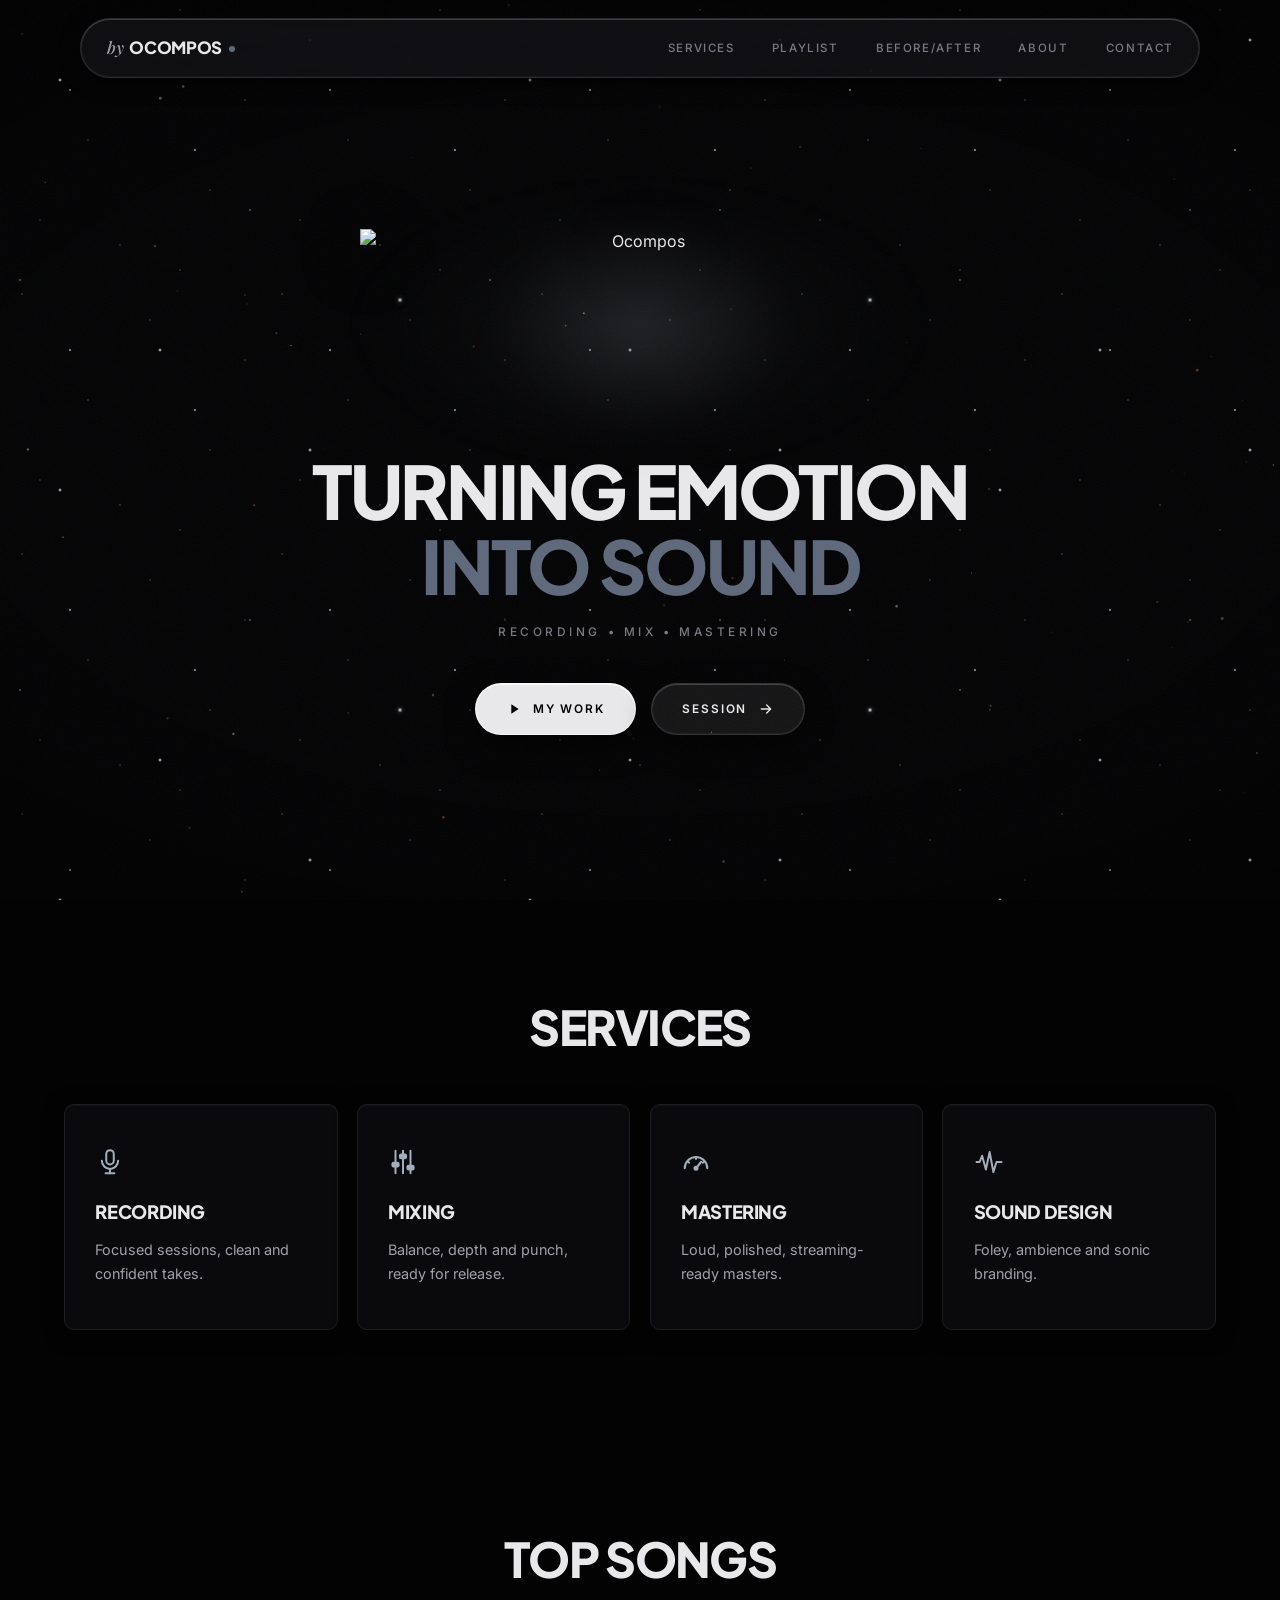
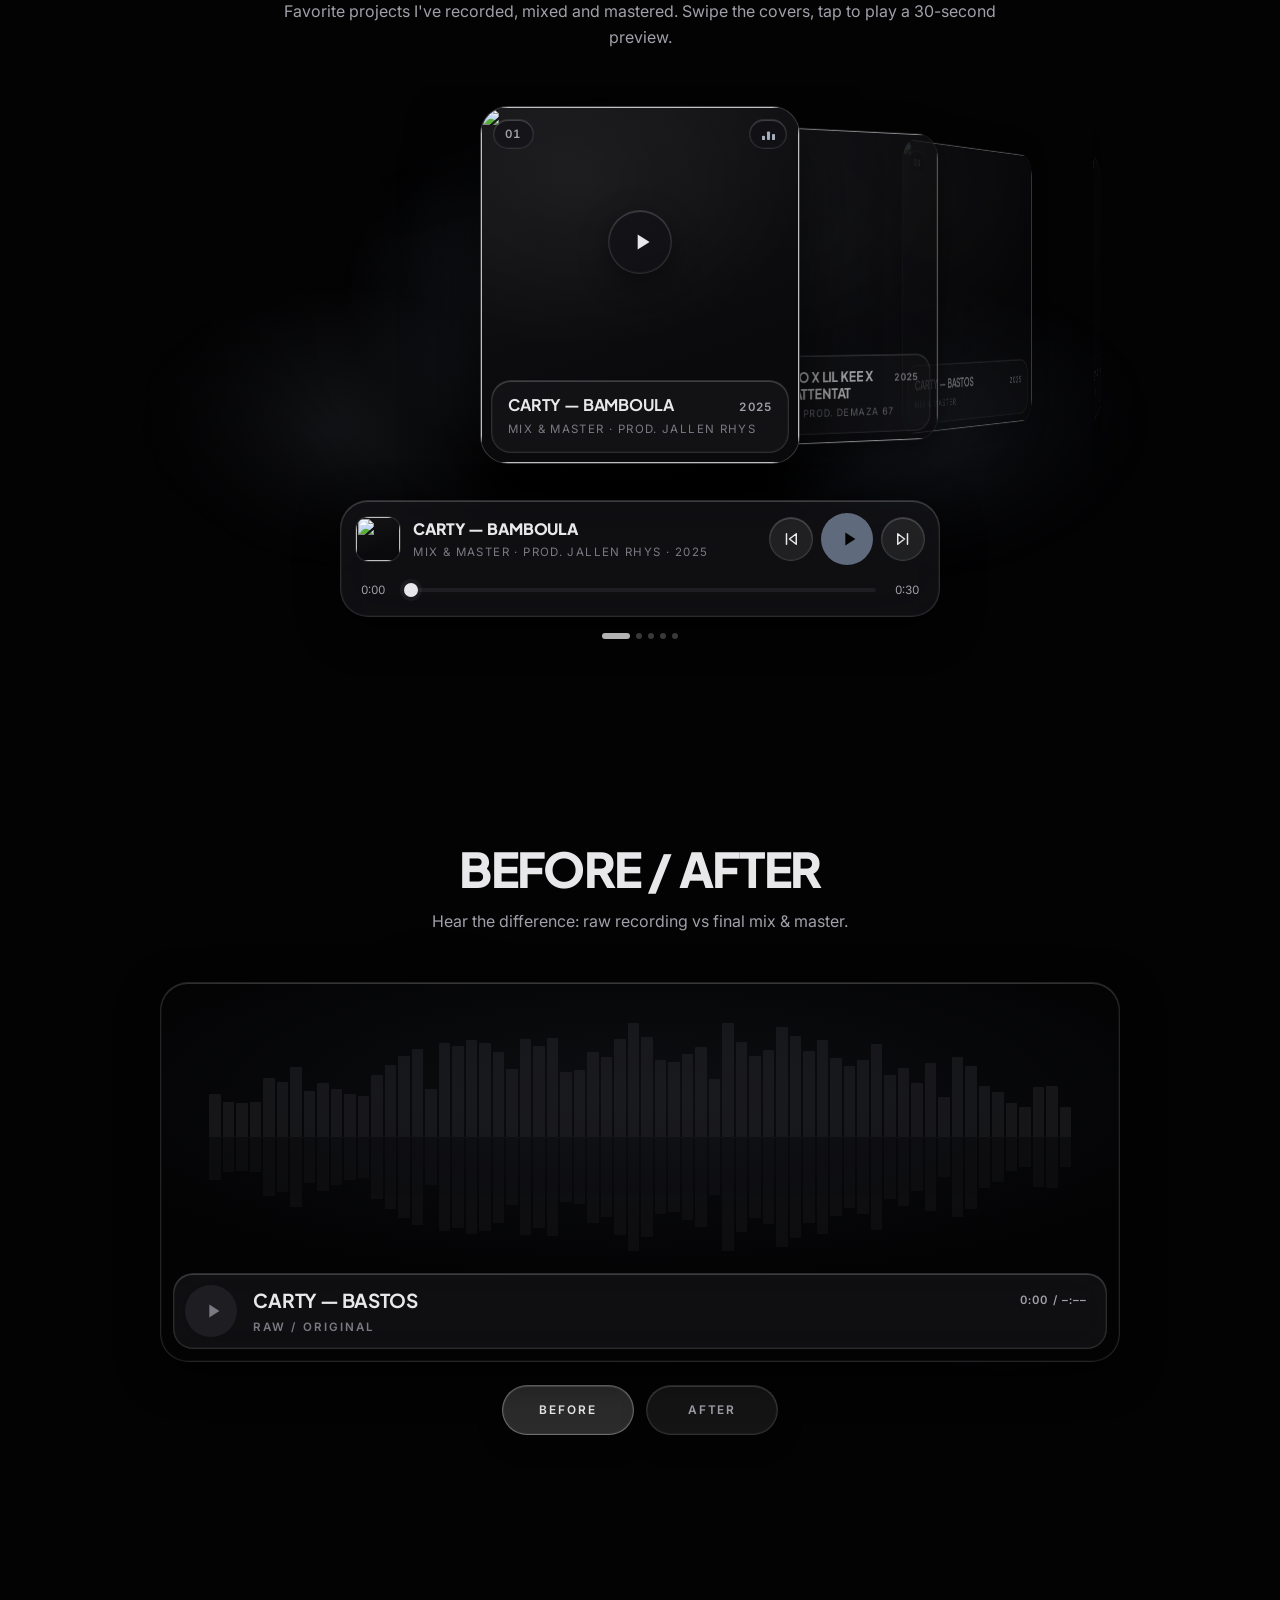
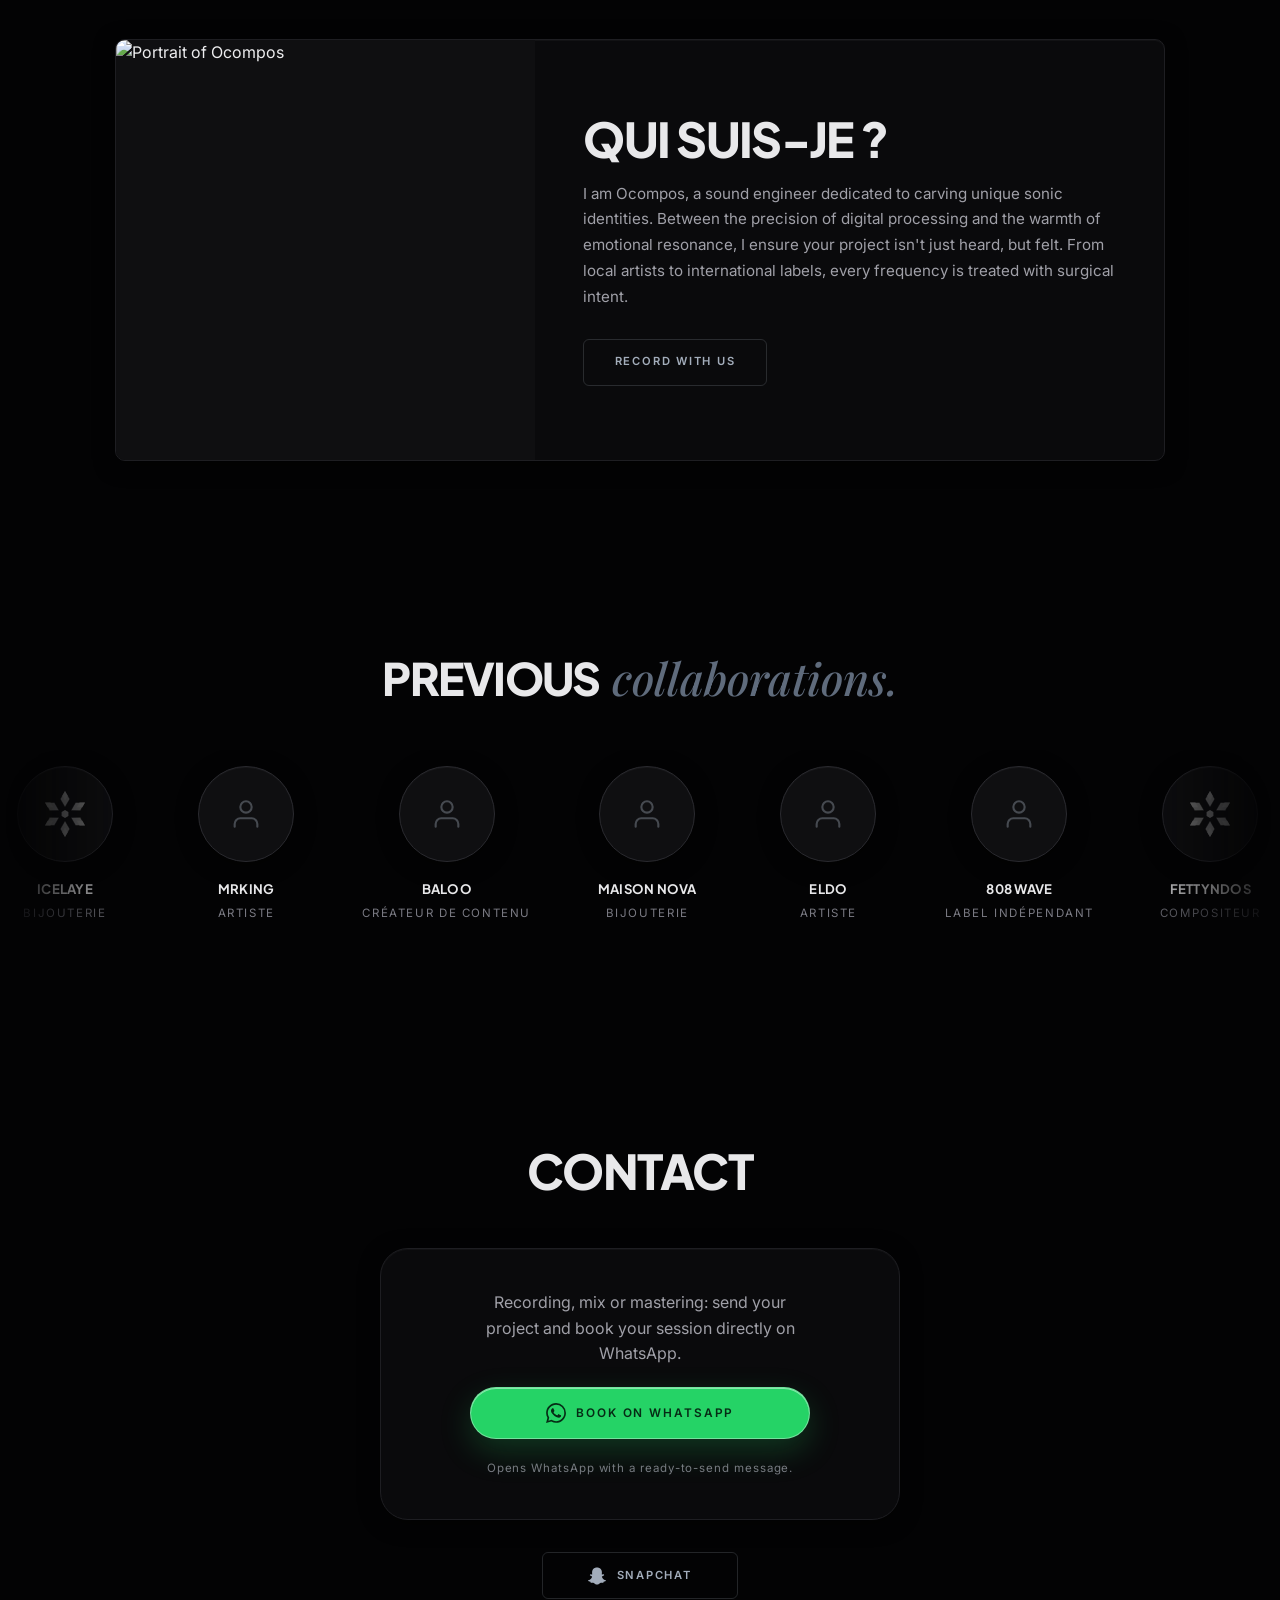
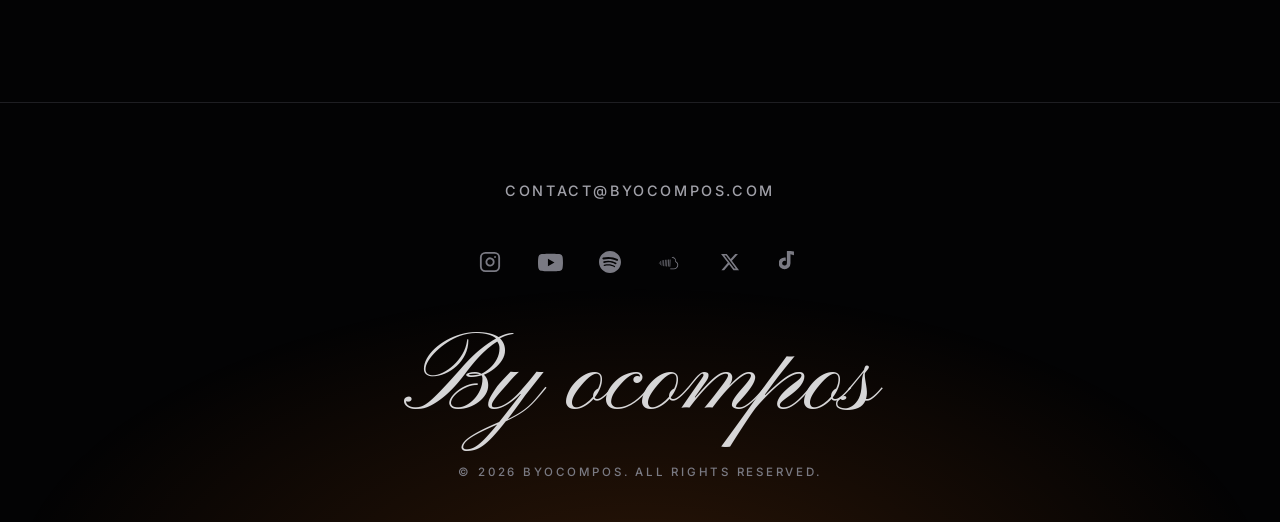
==== commit 358a9637: "Compact services on phones, scroll transitions between sections - Services: 2x2 tiles on phones with" ====
--- a/index.html
+++ b/index.html
@@ -139,7 +139,7 @@
               <path d="M8.5 21h7" />
             </svg>
             <h3>Recording</h3>
-            <p>Focused studio sessions that capture a clean, confident take the first time.</p>
+            <p>Focused sessions, clean and confident takes.</p>
           </article>
         </div>
         <div class="svc-cell reveal">
@@ -152,7 +152,7 @@
               <rect x="15.5" y="15" width="5" height="3" rx="1" fill="currentColor" />
             </svg>
             <h3>Mixing</h3>
-            <p>Balance, depth and punch: a mix that translates on every system and is ready for release.</p>
+            <p>Balance, depth and punch, ready for release.</p>
           </article>
         </div>
         <div class="svc-cell reveal">
@@ -165,7 +165,7 @@
               <circle cx="12" cy="17" r="1.2" fill="currentColor" />
             </svg>
             <h3>Mastering</h3>
-            <p>Loud, polished and streaming-ready masters for every platform.</p>
+            <p>Loud, polished, streaming-ready masters.</p>
           </article>
         </div>
         <div class="svc-cell reveal">
@@ -175,7 +175,7 @@
               <path d="M2 12h2.5l2-5 3 11 3-14 3 16 2.5-8H22" />
             </svg>
             <h3>Sound Design</h3>
-            <p>Custom sound design, foley, ambience and sonic branding for film, ads and artists.</p>
+            <p>Foley, ambience and sonic branding.</p>
           </article>
         </div>
       </div>
--- a/style.css
+++ b/style.css
@@ -826,19 +826,13 @@
 /* ==========================================================================
    SERVICES — equipment panels
    ========================================================================== */
-/* === SERVICES GRID === 1 col ≤768, 2 cols 769–1199, 4 cols ≥1200 */
+/* === SERVICES GRID === 2 cols up to 1199, 4 cols ≥1200 */
 .svc-grid {
   display: grid;
-  grid-template-columns: 1fr;
+  grid-template-columns: repeat(2, 1fr);
   gap: 1.2rem;
   max-width: 1240px;
   margin: 0 auto;
-}
-
-@media (min-width: 769px) {
-  .svc-grid {
-    grid-template-columns: repeat(2, 1fr);
-  }
 }
 
 @media (min-width: 1200px) {
@@ -953,6 +947,39 @@
   font-size: 0.9rem;
   line-height: 1.7;
   color: var(--text-secondary);
+}
+
+/* Phones: compact 2×2 tiles so the section stays about one screen tall. */
+@media (max-width: 768px) {
+  #services {
+    padding-top: 3.5rem;
+    padding-bottom: 3.5rem;
+  }
+
+  .svc-grid {
+    gap: 0.7rem;
+  }
+
+  .svc-item {
+    padding: 1.15rem 1rem 1.2rem;
+    border-radius: var(--radius-lg);
+  }
+
+  .svc-glyph {
+    width: 24px;
+    height: 24px;
+    margin-bottom: 0.75rem;
+  }
+
+  .svc-item h3 {
+    font-size: 0.92rem;
+    margin-bottom: 0.35rem;
+  }
+
+  .svc-item p {
+    font-size: 0.8rem;
+    line-height: 1.5;
+  }
 }
 
 /* ==========================================================================
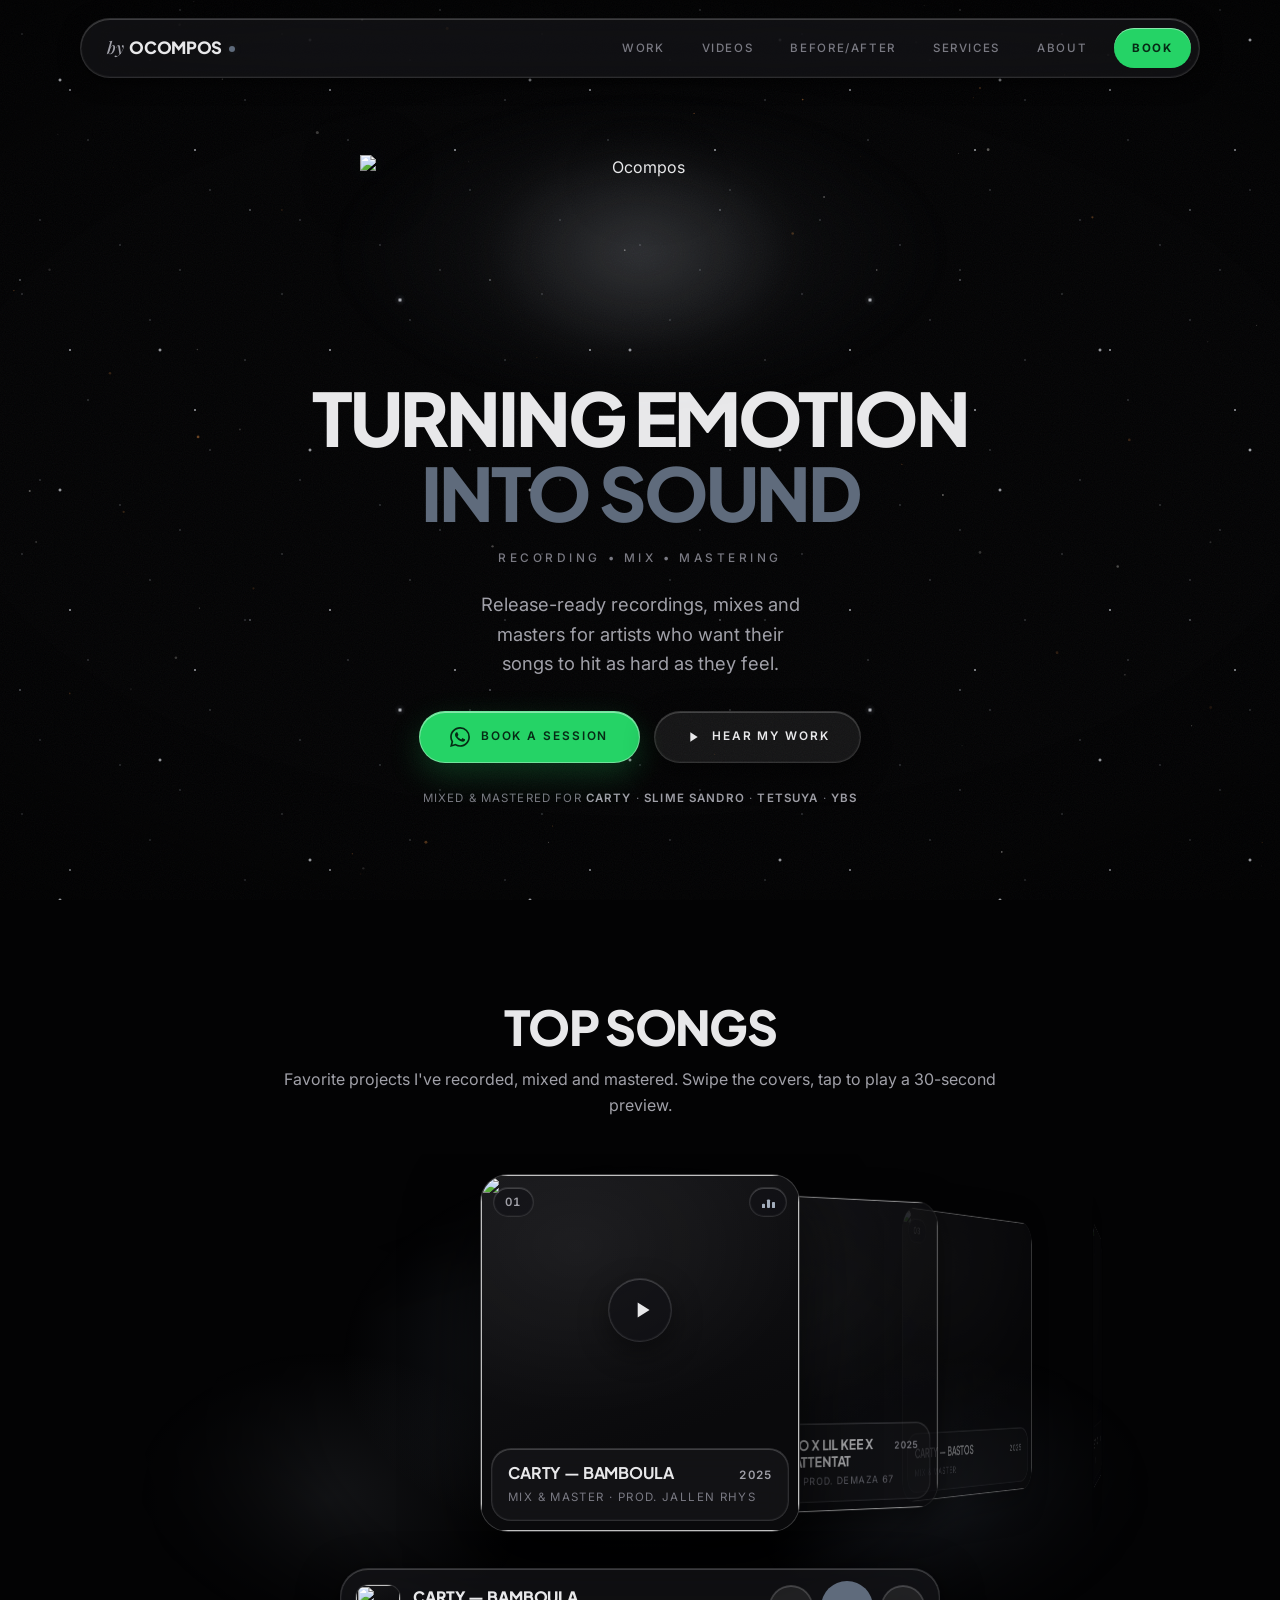
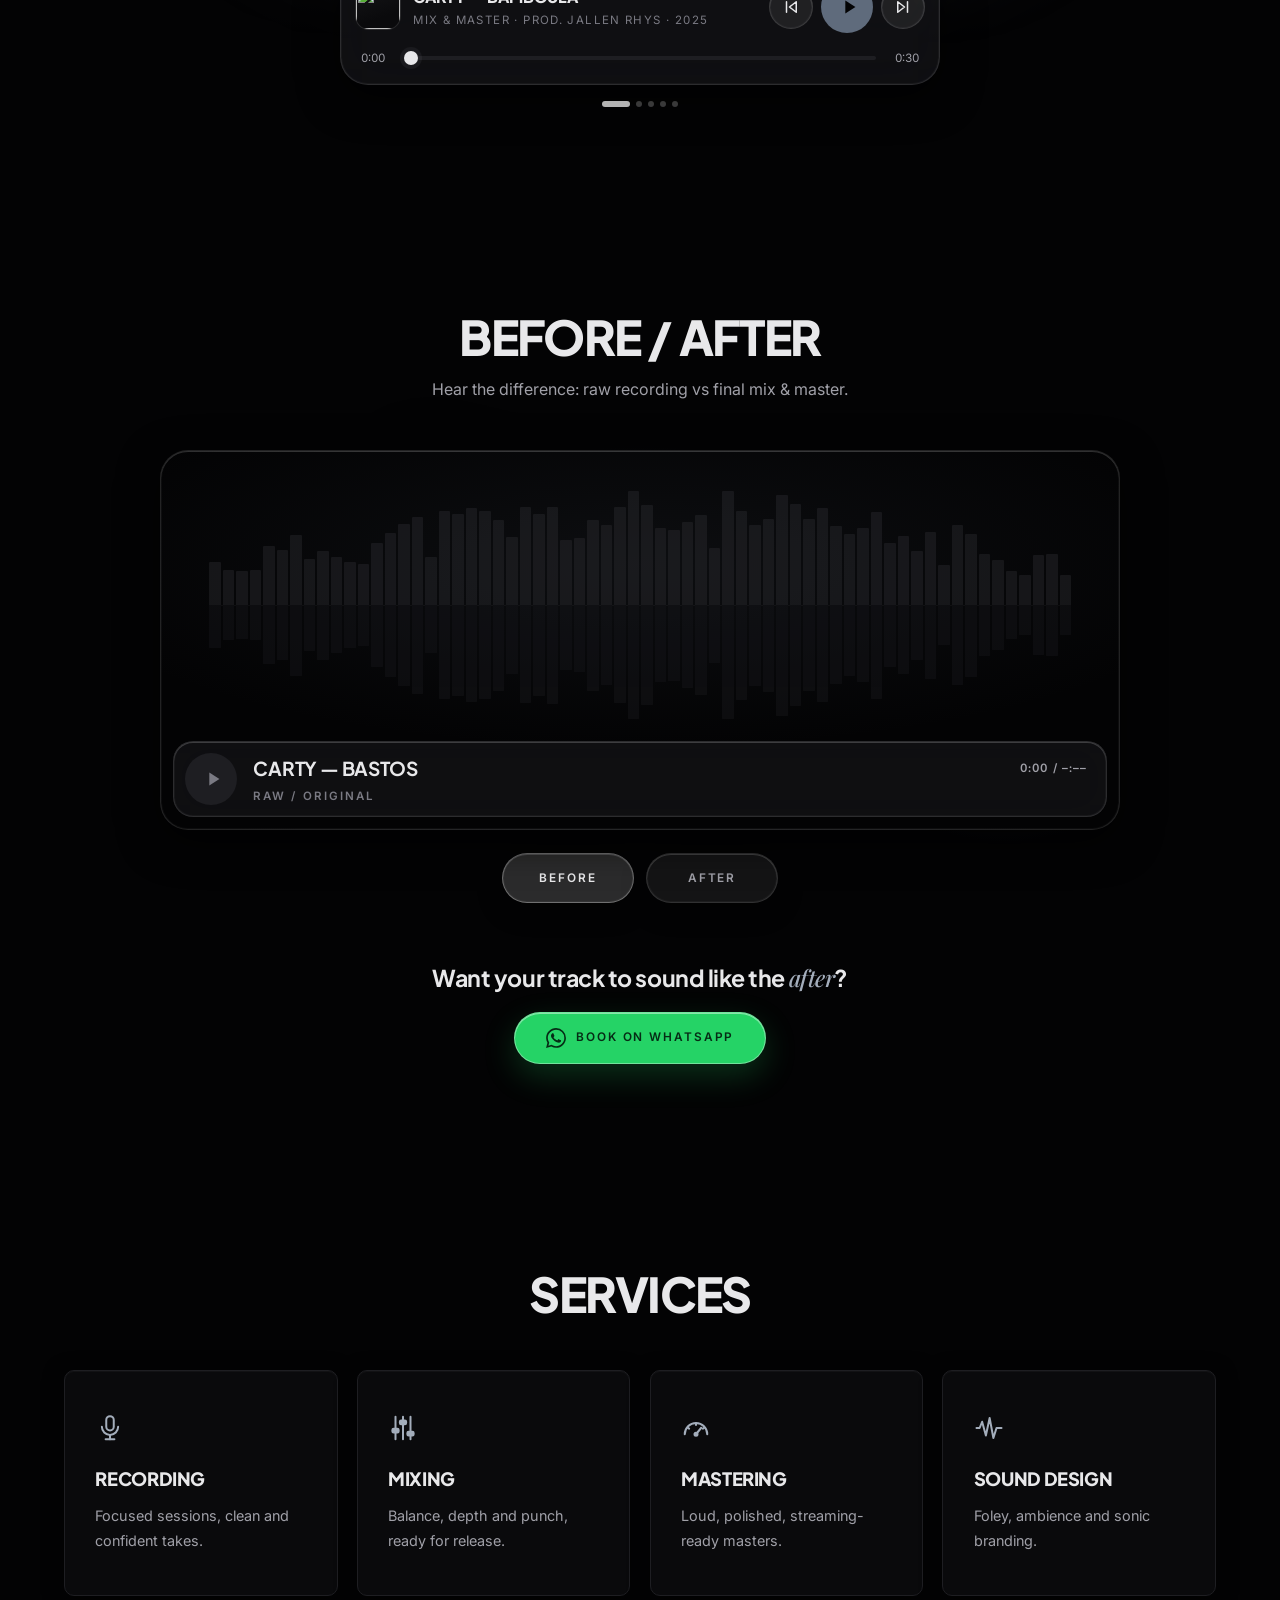
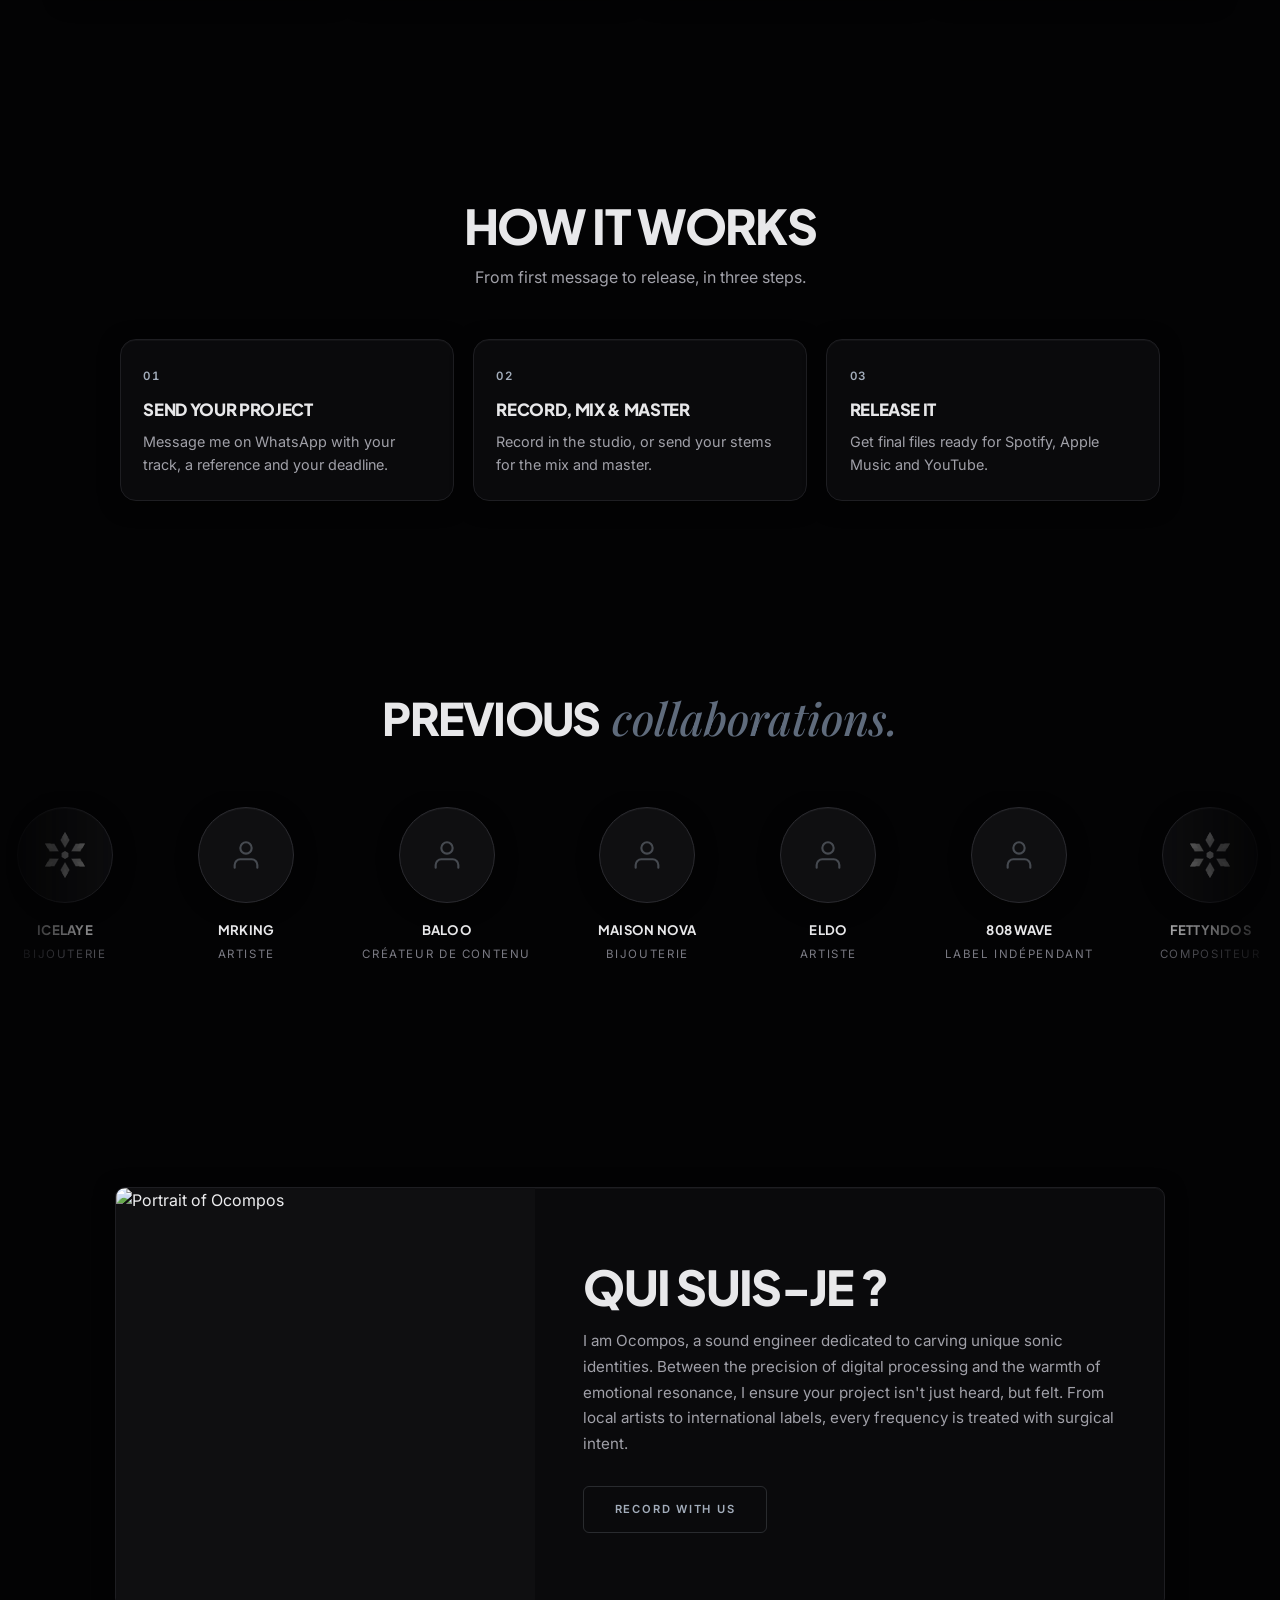
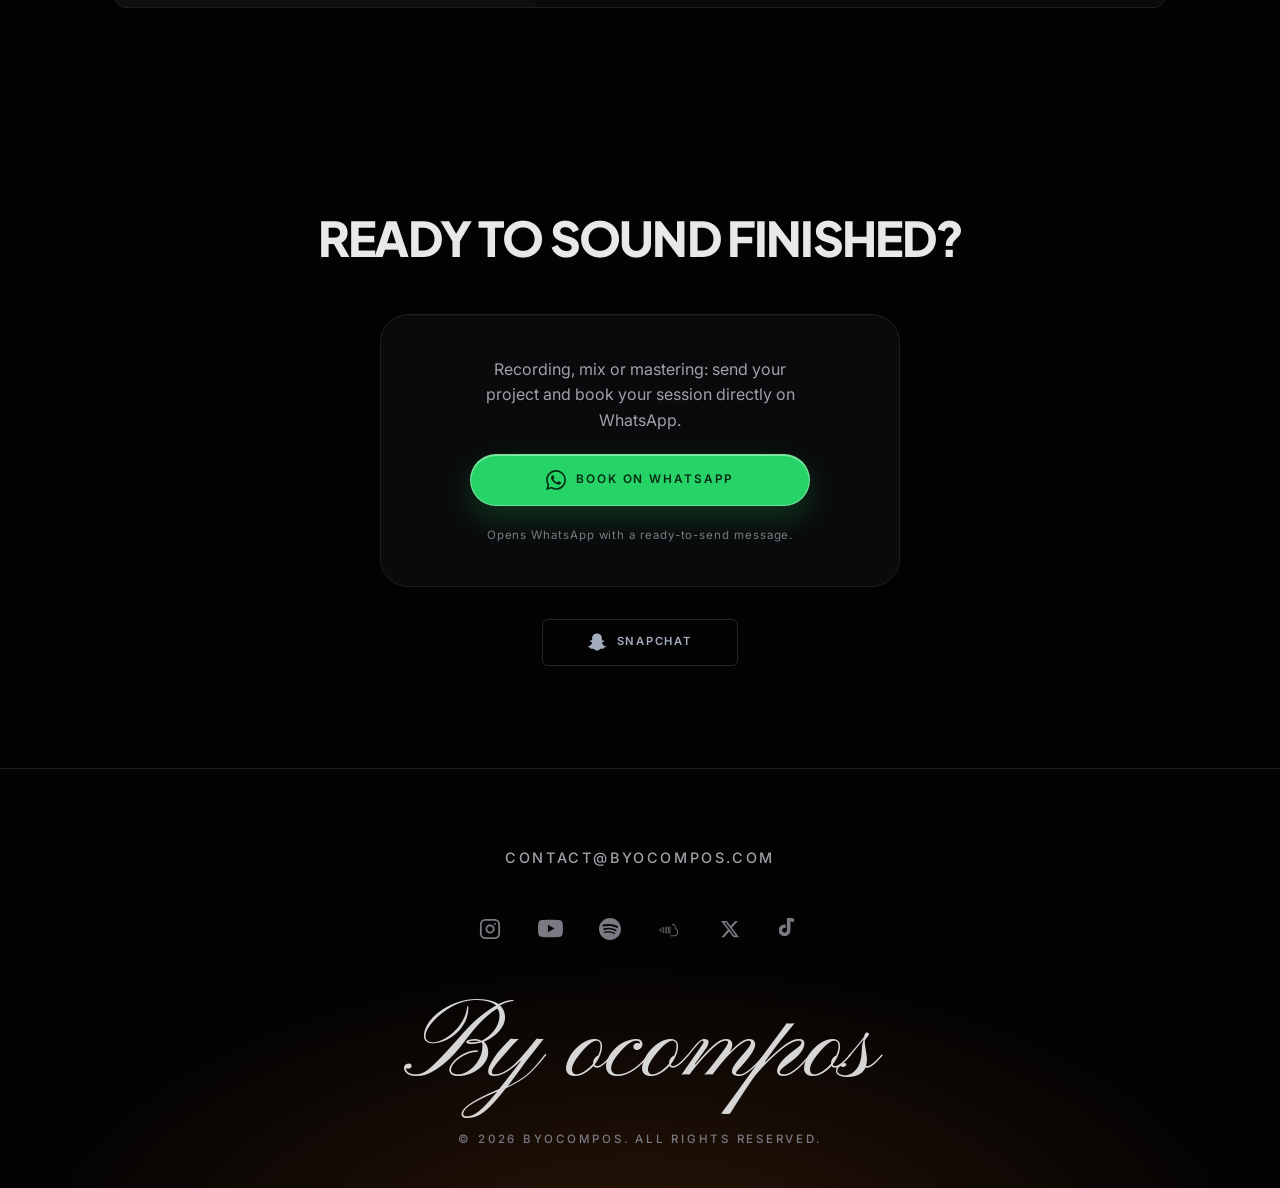
==== commit dbe3abc7: "Turn the home page into a booking landing page - Hero: value proposition, Book a session (WhatsApp) " ====
--- a/index.html
+++ b/index.html
@@ -52,12 +52,13 @@
 
   <!-- Mobile Nav Overlay -->
   <div class="mobile-nav" id="mobile-nav">
-    <a href="#services" style="--i:0">services</a>
-    <a href="#sounds" style="--i:1">sounds</a>
+    <a href="#sounds" style="--i:0">work</a>
+    <a href="portfolio.html" style="--i:1">videos</a>
     <a href="#before-after" style="--i:2">before/after</a>
-    <a href="#trusted" style="--i:3">clients</a>
-    <a href="#about" style="--i:4">about</a>
-    <a href="#contact" style="--i:5">contact</a>
+    <a href="#services" style="--i:3">services</a>
+    <a href="#process" style="--i:4">how it works</a>
+    <a href="#about" style="--i:5">about</a>
+    <a href="#contact" style="--i:6">book a session</a>
   </div>
 
   <!-- Header -->
@@ -67,12 +68,13 @@
       <span class="sr-only">by Ocompos</span>
     </div>
     <nav aria-label="main">
+      <a href="#sounds">Work</a>
+      <a href="portfolio.html">Videos</a>
+      <a href="#before-after">Before/After</a>
       <a href="#services">Services</a>
-      <a href="#sounds">Playlist</a>
-      <a href="#before-after">Before/After</a>
       <a href="#about">About</a>
-      <a href="#contact">Contact</a>
     </nav>
+    <a class="nav-book" href="https://wa.me/250791207108?text=Hi%20Ocompos%2C%20I%27d%20like%20to%20book%20a%20session.%0A%0AProject%20%28recording%20/%20mix%20/%20master%29%3A%0AArtist%20name%3A%0APreferred%20date%3A" target="_blank" rel="noopener noreferrer">Book</a>
     <button class="hamburger" type="button" aria-label="menu" aria-expanded="false" aria-controls="mobile-nav">
       <span></span><span></span><span></span>
     </button>
@@ -108,78 +110,26 @@
 
           <p class="subtitle">Recording • Mix • Mastering </p>
 
+          <p class="hero-lead">Release-ready recordings, mixes and masters for artists who want their songs to hit as hard as they feel.</p>
+
           <!-- GSAP animates .hero-actions; .btn keeps its CSS hover lift -->
           <div class="hero-actions">
-            <a href="#sounds" class="btn btn-filled">
+          <a class="btn btn-whatsapp " href="https://wa.me/250791207108?text=Hi%20Ocompos%2C%20I%27d%20like%20to%20book%20a%20session.%0A%0AProject%20%28recording%20/%20mix%20/%20master%29%3A%0AArtist%20name%3A%0APreferred%20date%3A" target="_blank" rel="noopener noreferrer">
+            <svg viewBox="0 0 24 24" fill="currentColor" aria-hidden="true" focusable="false"><path d="M17.472 14.382c-.297-.149-1.758-.867-2.03-.967-.273-.099-.471-.148-.67.15-.197.297-.767.966-.94 1.164-.173.199-.347.223-.644.075-.297-.15-1.255-.463-2.39-1.475-.883-.788-1.48-1.761-1.653-2.059-.173-.297-.018-.458.13-.606.134-.133.298-.347.446-.52.149-.174.198-.298.298-.497.099-.198.05-.371-.025-.52-.075-.149-.669-1.612-.916-2.207-.242-.579-.487-.5-.669-.51-.173-.008-.371-.01-.57-.01-.198 0-.52.074-.792.372-.272.297-1.04 1.016-1.04 2.479 0 1.462 1.065 2.875 1.213 3.074.149.198 2.096 3.2 5.077 4.487.709.306 1.262.489 1.694.625.712.227 1.36.195 1.871.118.571-.085 1.758-.719 2.006-1.413.248-.694.248-1.289.173-1.413-.074-.124-.272-.198-.57-.347m-5.421 7.403h-.004a9.87 9.87 0 01-5.031-1.378l-.361-.214-3.741.982.998-3.648-.235-.374a9.86 9.86 0 01-1.51-5.26c.001-5.45 4.436-9.884 9.888-9.884 2.64 0 5.122 1.03 6.988 2.898a9.825 9.825 0 012.893 6.994c-.003 5.45-4.437 9.884-9.885 9.884m8.413-18.297A11.815 11.815 0 0012.05 0C5.495 0 .16 5.335.157 11.892c0 2.096.547 4.142 1.588 5.945L.057 24l6.305-1.654a11.882 11.882 0 005.683 1.448h.005c6.554 0 11.89-5.335 11.893-11.893a11.821 11.821 0 00-3.48-8.413Z" /></svg>
+            <span>Book a session</span>
+          </a>
+            <a href="#sounds" class="btn btn-outline">
               <svg class="btn-icon-lead" viewBox="0 0 24 24" aria-hidden="true" focusable="false"><path d="M8 5v14l11-7z" /></svg>
-              <span>My Work</span>
+              <span>Hear my work</span>
             </a>
-            <a href="#contact" class="btn btn-outline" data-scroll-to-contact>
-              <span>Session</span>
-              <svg class="btn-icon-trail" viewBox="0 0 24 24" aria-hidden="true" focusable="false"><path d="M5 12h13M13 6l6 6-6 6" /></svg>
-            </a>
-          </div>
+          </div>
+
+          <p class="hero-proof">Mixed &amp; mastered for <strong>Carty</strong> · <strong>Slime Sandro</strong> · <strong>Tetsuya</strong> · <strong>YBS</strong></p>
         </div>
         </div>
       </div>
     </section>
 
-    <!-- Services -->
-    <section id="services">
-      <h2 class="section-title">services</h2>
-      <!-- .svc-cell owns the scroll reveal; .svc-item owns the hover transform. -->
-      <div class="svc-grid">
-        <div class="svc-cell reveal">
-          <article class="svc-item">
-            <svg class="svc-glyph" viewBox="0 0 24 24" fill="none" stroke="currentColor" stroke-width="1.6"
-              stroke-linecap="round" stroke-linejoin="round" aria-hidden="true" focusable="false">
-              <rect x="9" y="2.5" width="6" height="11.5" rx="3" />
-              <path d="M5.5 11a6.5 6.5 0 0 0 13 0" />
-              <path d="M12 17.5V21" />
-              <path d="M8.5 21h7" />
-            </svg>
-            <h3>Recording</h3>
-            <p>Focused sessions, clean and confident takes.</p>
-          </article>
-        </div>
-        <div class="svc-cell reveal">
-          <article class="svc-item">
-            <svg class="svc-glyph" viewBox="0 0 24 24" fill="none" stroke="currentColor" stroke-width="1.6"
-              stroke-linecap="round" stroke-linejoin="round" aria-hidden="true" focusable="false">
-              <path d="M6 3v18M12 3v18M18 3v18" />
-              <rect x="3.5" y="12.5" width="5" height="3" rx="1" fill="currentColor" />
-              <rect x="9.5" y="6" width="5" height="3" rx="1" fill="currentColor" />
-              <rect x="15.5" y="15" width="5" height="3" rx="1" fill="currentColor" />
-            </svg>
-            <h3>Mixing</h3>
-            <p>Balance, depth and punch, ready for release.</p>
-          </article>
-        </div>
-        <div class="svc-cell reveal">
-          <article class="svc-item">
-            <svg class="svc-glyph" viewBox="0 0 24 24" fill="none" stroke="currentColor" stroke-width="1.6"
-              stroke-linecap="round" stroke-linejoin="round" aria-hidden="true" focusable="false">
-              <path d="M3 17a9 9 0 0 1 18 0" />
-              <path d="M5.2 11.6l1.3.9M12 8v1.5M18.8 11.6l-1.3.9" />
-              <path d="M12 17l4.2-5.2" />
-              <circle cx="12" cy="17" r="1.2" fill="currentColor" />
-            </svg>
-            <h3>Mastering</h3>
-            <p>Loud, polished, streaming-ready masters.</p>
-          </article>
-        </div>
-        <div class="svc-cell reveal">
-          <article class="svc-item">
-            <svg class="svc-glyph" viewBox="0 0 24 24" fill="none" stroke="currentColor" stroke-width="1.6"
-              stroke-linecap="round" stroke-linejoin="round" aria-hidden="true" focusable="false">
-              <path d="M2 12h2.5l2-5 3 11 3-14 3 16 2.5-8H22" />
-            </svg>
-            <h3>Sound Design</h3>
-            <p>Foley, ambience and sonic branding.</p>
-          </article>
-        </div>
-      </div>
-    </section>
     <!-- ========================================== -->
     <!-- tOP SONGS BY ME -->
     <!-- To add a track: copy one <li>, bump the number, point data-audio at the file. -->
@@ -347,7 +297,391 @@
           <p class="ab-note" data-ab-status hidden>loading…</p>
         </div>
       </div>
+
+      <div class="cta-strip reveal">
+        <p>Want your track to sound like the <em>after</em>?</p>
+        <a class="btn btn-whatsapp " href="https://wa.me/250791207108?text=Hi%20Ocompos%2C%20I%27d%20like%20to%20book%20a%20session.%0A%0AProject%20%28recording%20/%20mix%20/%20master%29%3A%0AArtist%20name%3A%0APreferred%20date%3A" target="_blank" rel="noopener noreferrer">
+            <svg viewBox="0 0 24 24" fill="currentColor" aria-hidden="true" focusable="false"><path d="M17.472 14.382c-.297-.149-1.758-.867-2.03-.967-.273-.099-.471-.148-.67.15-.197.297-.767.966-.94 1.164-.173.199-.347.223-.644.075-.297-.15-1.255-.463-2.39-1.475-.883-.788-1.48-1.761-1.653-2.059-.173-.297-.018-.458.13-.606.134-.133.298-.347.446-.52.149-.174.198-.298.298-.497.099-.198.05-.371-.025-.52-.075-.149-.669-1.612-.916-2.207-.242-.579-.487-.5-.669-.51-.173-.008-.371-.01-.57-.01-.198 0-.52.074-.792.372-.272.297-1.04 1.016-1.04 2.479 0 1.462 1.065 2.875 1.213 3.074.149.198 2.096 3.2 5.077 4.487.709.306 1.262.489 1.694.625.712.227 1.36.195 1.871.118.571-.085 1.758-.719 2.006-1.413.248-.694.248-1.289.173-1.413-.074-.124-.272-.198-.57-.347m-5.421 7.403h-.004a9.87 9.87 0 01-5.031-1.378l-.361-.214-3.741.982.998-3.648-.235-.374a9.86 9.86 0 01-1.51-5.26c.001-5.45 4.436-9.884 9.888-9.884 2.64 0 5.122 1.03 6.988 2.898a9.825 9.825 0 012.893 6.994c-.003 5.45-4.437 9.884-9.885 9.884m8.413-18.297A11.815 11.815 0 0012.05 0C5.495 0 .16 5.335.157 11.892c0 2.096.547 4.142 1.588 5.945L.057 24l6.305-1.654a11.882 11.882 0 005.683 1.448h.005c6.554 0 11.89-5.335 11.893-11.893a11.821 11.821 0 00-3.48-8.413Z" /></svg>
+            <span>Book on WhatsApp</span>
+          </a>
+      </div>
     </section>
+
+    <!-- Services -->
+    <section id="services">
+      <h2 class="section-title">services</h2>
+      <!-- .svc-cell owns the scroll reveal; .svc-item owns the hover transform. -->
+      <div class="svc-grid">
+        <div class="svc-cell reveal">
+          <article class="svc-item">
+            <svg class="svc-glyph" viewBox="0 0 24 24" fill="none" stroke="currentColor" stroke-width="1.6"
+              stroke-linecap="round" stroke-linejoin="round" aria-hidden="true" focusable="false">
+              <rect x="9" y="2.5" width="6" height="11.5" rx="3" />
+              <path d="M5.5 11a6.5 6.5 0 0 0 13 0" />
+              <path d="M12 17.5V21" />
+              <path d="M8.5 21h7" />
+            </svg>
+            <h3>Recording</h3>
+            <p>Focused sessions, clean and confident takes.</p>
+          </article>
+        </div>
+        <div class="svc-cell reveal">
+          <article class="svc-item">
+            <svg class="svc-glyph" viewBox="0 0 24 24" fill="none" stroke="currentColor" stroke-width="1.6"
+              stroke-linecap="round" stroke-linejoin="round" aria-hidden="true" focusable="false">
+              <path d="M6 3v18M12 3v18M18 3v18" />
+              <rect x="3.5" y="12.5" width="5" height="3" rx="1" fill="currentColor" />
+              <rect x="9.5" y="6" width="5" height="3" rx="1" fill="currentColor" />
+              <rect x="15.5" y="15" width="5" height="3" rx="1" fill="currentColor" />
+            </svg>
+            <h3>Mixing</h3>
+            <p>Balance, depth and punch, ready for release.</p>
+          </article>
+        </div>
+        <div class="svc-cell reveal">
+          <article class="svc-item">
+            <svg class="svc-glyph" viewBox="0 0 24 24" fill="none" stroke="currentColor" stroke-width="1.6"
+              stroke-linecap="round" stroke-linejoin="round" aria-hidden="true" focusable="false">
+              <path d="M3 17a9 9 0 0 1 18 0" />
+              <path d="M5.2 11.6l1.3.9M12 8v1.5M18.8 11.6l-1.3.9" />
+              <path d="M12 17l4.2-5.2" />
+              <circle cx="12" cy="17" r="1.2" fill="currentColor" />
+            </svg>
+            <h3>Mastering</h3>
+            <p>Loud, polished, streaming-ready masters.</p>
+          </article>
+        </div>
+        <div class="svc-cell reveal">
+          <article class="svc-item">
+            <svg class="svc-glyph" viewBox="0 0 24 24" fill="none" stroke="currentColor" stroke-width="1.6"
+              stroke-linecap="round" stroke-linejoin="round" aria-hidden="true" focusable="false">
+              <path d="M2 12h2.5l2-5 3 11 3-14 3 16 2.5-8H22" />
+            </svg>
+            <h3>Sound Design</h3>
+            <p>Foley, ambience and sonic branding.</p>
+          </article>
+        </div>
+      </div>
+    </section>
+
+    <!-- ========================================== -->
+    <!-- HOW IT WORKS: three steps from first message to release -->
+    <!-- ========================================== -->
+    <section id="process">
+      <div class="sec-head reveal">
+        <h2 class="section-title">how it works</h2>
+        <p class="sec-desc">From first message to release, in three steps.</p>
+      </div>
+      <ol class="steps">
+        <li class="step reveal">
+          <span class="step-num">01</span>
+          <h3>Send your project</h3>
+          <p>Message me on WhatsApp with your track, a reference and your deadline.</p>
+        </li>
+        <li class="step reveal">
+          <span class="step-num">02</span>
+          <h3>Record, mix &amp; master</h3>
+          <p>Record in the studio, or send your stems for the mix and master.</p>
+        </li>
+        <li class="step reveal">
+          <span class="step-num">03</span>
+          <h3>Release it</h3>
+          <p>Get final files ready for Spotify, Apple Music and YouTube.</p>
+        </li>
+      </ol>
+    </section>
+
+    <!-- ========================================== -->
+    <!-- THEY TRUSTED ME SECTION -->
+    <!-- ========================================== -->
+    <section id="trusted" class="trusted-section">
+      <div class="trusted-header reveal">
+        <h2 class="trusted-title">previous <span class="purple-italic">collaborations.</span></h2>
+      </div>
+
+      <div class="carousel-wrapper">
+        <div class="carousel-track">
+          <!-- Client 1: Icelaye -->
+          <div class="client-item">
+            <div class="client-avatar-ring">
+              <img src="" alt="Icelaye" class="client-avatar-img" />
+              <div class="avatar-placeholder-icon">
+                <!-- Faceted Diamond Flower Emblem for Icelaye -->
+                <svg width="68" height="68" viewBox="0 0 100 100" fill="none" xmlns="http://www.w3.org/2000/svg">
+                  <polygon points="50,44 55,47 55,53 50,56 45,53 45,47" fill="#ffffff" opacity="0.95" />
+                  <!-- 6 Diamond Facets -->
+                  <g transform="translate(50,50) rotate(0) translate(-50,-50)">
+                    <polygon points="50,16 57,28 50,40 43,28" fill="#ffffff" opacity="0.9" stroke="#000000"
+                      stroke-width="0.6" />
+                    <polygon points="50,16 54,23 50,30 46,23" fill="#ffffff" />
+                  </g>
+                  <g transform="translate(50,50) rotate(60) translate(-50,-50)">
+                    <polygon points="50,16 57,28 50,40 43,28" fill="#ffffff" opacity="0.9" stroke="#000000"
+                      stroke-width="0.6" />
+                    <polygon points="50,16 54,23 50,30 46,23" fill="#ffffff" />
+                  </g>
+                  <g transform="translate(50,50) rotate(120) translate(-50,-50)">
+                    <polygon points="50,16 57,28 50,40 43,28" fill="#ffffff" opacity="0.9" stroke="#000000"
+                      stroke-width="0.6" />
+                    <polygon points="50,16 54,23 50,30 46,23" fill="#ffffff" />
+                  </g>
+                  <g transform="translate(50,50) rotate(180) translate(-50,-50)">
+                    <polygon points="50,16 57,28 50,40 43,28" fill="#ffffff" opacity="0.9" stroke="#000000"
+                      stroke-width="0.6" />
+                    <polygon points="50,16 54,23 50,30 46,23" fill="#ffffff" />
+                  </g>
+                  <g transform="translate(50,50) rotate(240) translate(-50,-50)">
+                    <polygon points="50,16 57,28 50,40 43,28" fill="#ffffff" opacity="0.9" stroke="#000000"
+                      stroke-width="0.6" />
+                    <polygon points="50,16 54,23 50,30 46,23" fill="#ffffff" />
+                  </g>
+                  <g transform="translate(50,50) rotate(300) translate(-50,-50)">
+                    <polygon points="50,16 57,28 50,40 43,28" fill="#ffffff" opacity="0.9" stroke="#000000"
+                      stroke-width="0.6" />
+                    <polygon points="50,16 54,23 50,30 46,23" fill="#ffffff" />
+                  </g>
+                </svg>
+              </div>
+            </div>
+            <div class="client-info">
+              <span class="client-name">Icelaye</span>
+              <span class="client-role">Bijouterie</span>
+            </div>
+          </div>
+
+          <!-- Client 2: MRKing -->
+          <div class="client-item">
+            <div class="client-avatar-ring">
+              <img src="" alt="MRKing" class="client-avatar-img" />
+              <div class="avatar-placeholder-icon">
+                <svg width="34" height="34" viewBox="0 0 24 24" fill="none" stroke="var(--accent-light)" stroke-width="1.5"
+                  stroke-linecap="round" stroke-linejoin="round" opacity="0.75">
+                  <path d="M20 21v-2a4 4 0 0 0-4-4H8a4 4 0 0 0-4 4v2"></path>
+                  <circle cx="12" cy="7" r="4"></circle>
+                </svg>
+              </div>
+            </div>
+            <div class="client-info">
+              <span class="client-name">MRKing</span>
+              <span class="client-role">Artiste</span>
+            </div>
+          </div>
+
+          <!-- Client 3: Baloo -->
+          <div class="client-item">
+            <div class="client-avatar-ring">
+              <img src="" alt="Baloo" class="client-avatar-img" />
+              <div class="avatar-placeholder-icon">
+                <svg width="34" height="34" viewBox="0 0 24 24" fill="none" stroke="var(--accent-light)" stroke-width="1.5"
+                  stroke-linecap="round" stroke-linejoin="round" opacity="0.75">
+                  <path d="M20 21v-2a4 4 0 0 0-4-4H8a4 4 0 0 0-4 4v2"></path>
+                  <circle cx="12" cy="7" r="4"></circle>
+                </svg>
+              </div>
+            </div>
+            <div class="client-info">
+              <span class="client-name">Baloo</span>
+              <span class="client-role">Créateur de contenu</span>
+            </div>
+          </div>
+
+          <!-- Client 4: Maison Nova -->
+          <div class="client-item">
+            <div class="client-avatar-ring">
+              <img src="" alt="Maison Nova" class="client-avatar-img" />
+              <div class="avatar-placeholder-icon">
+                <svg width="34" height="34" viewBox="0 0 24 24" fill="none" stroke="var(--accent-light)" stroke-width="1.5"
+                  stroke-linecap="round" stroke-linejoin="round" opacity="0.75">
+                  <path d="M20 21v-2a4 4 0 0 0-4-4H8a4 4 0 0 0-4 4v2"></path>
+                  <circle cx="12" cy="7" r="4"></circle>
+                </svg>
+              </div>
+            </div>
+            <div class="client-info">
+              <span class="client-name">Maison Nova</span>
+              <span class="client-role">Bijouterie</span>
+            </div>
+          </div>
+
+          <!-- Client 5: Eldo -->
+          <div class="client-item">
+            <div class="client-avatar-ring">
+              <img src="" alt="Eldo" class="client-avatar-img" />
+              <div class="avatar-placeholder-icon">
+                <svg width="34" height="34" viewBox="0 0 24 24" fill="none" stroke="var(--accent-light)" stroke-width="1.5"
+                  stroke-linecap="round" stroke-linejoin="round" opacity="0.75">
+                  <path d="M20 21v-2a4 4 0 0 0-4-4H8a4 4 0 0 0-4 4v2"></path>
+                  <circle cx="12" cy="7" r="4"></circle>
+                </svg>
+              </div>
+            </div>
+            <div class="client-info">
+              <span class="client-name">Eldo</span>
+              <span class="client-role">Artiste</span>
+            </div>
+          </div>
+
+          <!-- Client 6: 808 Wave -->
+          <div class="client-item">
+            <div class="client-avatar-ring">
+              <img src="" alt="808 Wave" class="client-avatar-img" />
+              <div class="avatar-placeholder-icon">
+                <svg width="34" height="34" viewBox="0 0 24 24" fill="none" stroke="var(--accent-light)" stroke-width="1.5"
+                  stroke-linecap="round" stroke-linejoin="round" opacity="0.75">
+                  <path d="M20 21v-2a4 4 0 0 0-4-4H8a4 4 0 0 0-4 4v2"></path>
+                  <circle cx="12" cy="7" r="4"></circle>
+                </svg>
+              </div>
+            </div>
+            <div class="client-info">
+              <span class="client-name">808 Wave</span>
+              <span class="client-role">Label Indépendant</span>
+            </div>
+          </div>
+
+          <!-- ============================================== -->
+          <!-- DUPLICATE SET FOR SEAMLESS INFINITE LOOPING -->
+          <!-- ============================================== -->
+
+          <!-- Client 1 Duplicate: Icelaye -->
+          <div class="client-item" aria-hidden="true">
+            <div class="client-avatar-ring">
+              <img src="" alt="Icelaye" class="client-avatar-img" />
+              <div class="avatar-placeholder-icon">
+                <svg width="68" height="68" viewBox="0 0 100 100" fill="none" xmlns="http://www.w3.org/2000/svg">
+                  <polygon points="50,44 55,47 55,53 50,56 45,53 45,47" fill="#ffffff" opacity="0.95" />
+                  <g transform="translate(50,50) rotate(0) translate(-50,-50)">
+                    <polygon points="50,16 57,28 50,40 43,28" fill="#ffffff" opacity="0.9" stroke="#000000"
+                      stroke-width="0.6" />
+                    <polygon points="50,16 54,23 50,30 46,23" fill="#ffffff" />
+                  </g>
+                  <g transform="translate(50,50) rotate(60) translate(-50,-50)">
+                    <polygon points="50,16 57,28 50,40 43,28" fill="#ffffff" opacity="0.9" stroke="#000000"
+                      stroke-width="0.6" />
+                    <polygon points="50,16 54,23 50,30 46,23" fill="#ffffff" />
+                  </g>
+                  <g transform="translate(50,50) rotate(120) translate(-50,-50)">
+                    <polygon points="50,16 57,28 50,40 43,28" fill="#ffffff" opacity="0.9" stroke="#000000"
+                      stroke-width="0.6" />
+                    <polygon points="50,16 54,23 50,30 46,23" fill="#ffffff" />
+                  </g>
+                  <g transform="translate(50,50) rotate(180) translate(-50,-50)">
+                    <polygon points="50,16 57,28 50,40 43,28" fill="#ffffff" opacity="0.9" stroke="#000000"
+                      stroke-width="0.6" />
+                    <polygon points="50,16 54,23 50,30 46,23" fill="#ffffff" />
+                  </g>
+                  <g transform="translate(50,50) rotate(240) translate(-50,-50)">
+                    <polygon points="50,16 57,28 50,40 43,28" fill="#ffffff" opacity="0.9" stroke="#000000"
+                      stroke-width="0.6" />
+                    <polygon points="50,16 54,23 50,30 46,23" fill="#ffffff" />
+                  </g>
+                  <g transform="translate(50,50) rotate(300) translate(-50,-50)">
+                    <polygon points="50,16 57,28 50,40 43,28" fill="#ffffff" opacity="0.9" stroke="#000000"
+                      stroke-width="0.6" />
+                    <polygon points="50,16 54,23 50,30 46,23" fill="#ffffff" />
+                  </g>
+                </svg>
+              </div>
+            </div>
+            <div class="client-info">
+              <span class="client-name">Fettyndos </span>
+              <span class="client-role">Compositeur</span>
+            </div>
+          </div>
+
+          <!-- Client 2 Duplicate: MRKing -->
+          <div class="client-item" aria-hidden="true">
+            <div class="client-avatar-ring">
+              <img src="" alt="MRKing" class="client-avatar-img" />
+              <div class="avatar-placeholder-icon">
+                <svg width="34" height="34" viewBox="0 0 24 24" fill="none" stroke="var(--accent-light)" stroke-width="1.5"
+                  stroke-linecap="round" stroke-linejoin="round" opacity="0.75">
+                  <path d="M20 21v-2a4 4 0 0 0-4-4H8a4 4 0 0 0-4 4v2"></path>
+                  <circle cx="12" cy="7" r="4"></circle>
+                </svg>
+              </div>
+            </div>
+            <div class="client-info">
+              <span class="client-name">MRKing</span>
+              <span class="client-role">Artiste</span>
+            </div>
+          </div>
+
+          <!-- Client 3 Duplicate: Baloo -->
+          <div class="client-item" aria-hidden="true">
+            <div class="client-avatar-ring">
+              <img src="" alt="Baloo" class="client-avatar-img" />
+              <div class="avatar-placeholder-icon">
+                <svg width="34" height="34" viewBox="0 0 24 24" fill="none" stroke="var(--accent-light)" stroke-width="1.5"
+                  stroke-linecap="round" stroke-linejoin="round" opacity="0.75">
+                  <path d="M20 21v-2a4 4 0 0 0-4-4H8a4 4 0 0 0-4 4v2"></path>
+                  <circle cx="12" cy="7" r="4"></circle>
+                </svg>
+              </div>
+            </div>
+            <div class="client-info">
+              <span class="client-name">Slim Sandro</span>
+              <span class="client-role">Artist</span>
+            </div>
+          </div>
+
+          <!-- Client 4 bibiboi -->
+          <div class="client-item" aria-hidden="true">
+            <div class="client-avatar-ring">
+              <img src="" alt="Maison Nova" class="client-avatar-img" />
+              <div class="avatar-placeholder-icon">
+                <svg width="34" height="34" viewBox="0 0 24 24" fill="none" stroke="var(--accent-light)" stroke-width="1.5"
+                  stroke-linecap="round" stroke-linejoin="round" opacity="0.75">
+                  <path d="M20 21v-2a4 4 0 0 0-4-4H8a4 4 0 0 0-4 4v2"></path>
+                  <circle cx="12" cy="7" r="4"></circle>
+                </svg>
+              </div>
+            </div>
+            <div class="client-info">
+              <span class="client-name">BIBIBOI</span>
+              <span class="client-role">Artist</span>
+            </div>
+          </div>
+
+          <!-- Client CARTY -->
+          <div class="client-item" aria-hidden="true">
+            <div class="client-avatar-ring">
+              <img src="" alt="Eldo" class="client-avatar-img" />
+              <div class="avatar-placeholder-icon">
+                <svg width="34" height="34" viewBox="0 0 24 24" fill="none" stroke="var(--accent-light)" stroke-width="1.5"
+                  stroke-linecap="round" stroke-linejoin="round" opacity="0.75">
+                  <path d="M20 21v-2a4 4 0 0 0-4-4H8a4 4 0 0 0-4 4v2"></path>
+                  <circle cx="12" cy="7" r="4"></circle>
+                </svg>
+              </div>
+            </div>
+            <div class="client-info">
+              <span class="client-name">CARTY</span>
+              <span class="client-role">Artiste</span>
+            </div>
+          </div>
+
+          <!-- trappish -->
+          <div class="client-item" aria-hidden="true">
+            <div class="client-avatar-ring">
+              <img src="" alt="808 Wave" class="client-avatar-img" />
+              <div class="avatar-placeholder-icon">
+                <svg width="34" height="34" viewBox="0 0 24 24" fill="none" stroke="var(--accent-light)" stroke-width="1.5"
+                  stroke-linecap="round" stroke-linejoin="round" opacity="0.75">
+                  <path d="M20 21v-2a4 4 0 0 0-4-4H8a4 4 0 0 0-4 4v2"></path>
+                  <circle cx="12" cy="7" r="4"></circle>
+                </svg>
+              </div>
+            </div>
+            <div class="client-info">
+              <span class="client-name">TRapish</span>
+              <span class="client-role">Label Indépendant</span>
+            </div>
+          </div>
+        </div>
+      </div>
+    </section>
+
     <!-- About -->
     <section id="about">
       <div class="about-container reveal">
@@ -367,301 +701,10 @@
         </div>
       </div>
     </section>
-    <!-- ========================================== -->
-    <!-- THEY TRUSTED ME SECTION -->
-    <!-- ========================================== -->
-    <section id="trusted" class="trusted-section">
-      <div class="trusted-header reveal">
-        <h2 class="trusted-title">previous <span class="purple-italic">collaborations.</span></h2>
-      </div>
-
-      <div class="carousel-wrapper">
-        <div class="carousel-track">
-          <!-- Client 1: Icelaye -->
-          <div class="client-item">
-            <div class="client-avatar-ring">
-              <img src="" alt="Icelaye" class="client-avatar-img" />
-              <div class="avatar-placeholder-icon">
-                <!-- Faceted Diamond Flower Emblem for Icelaye -->
-                <svg width="68" height="68" viewBox="0 0 100 100" fill="none" xmlns="http://www.w3.org/2000/svg">
-                  <polygon points="50,44 55,47 55,53 50,56 45,53 45,47" fill="#ffffff" opacity="0.95" />
-                  <!-- 6 Diamond Facets -->
-                  <g transform="translate(50,50) rotate(0) translate(-50,-50)">
-                    <polygon points="50,16 57,28 50,40 43,28" fill="#ffffff" opacity="0.9" stroke="#000000"
-                      stroke-width="0.6" />
-                    <polygon points="50,16 54,23 50,30 46,23" fill="#ffffff" />
-                  </g>
-                  <g transform="translate(50,50) rotate(60) translate(-50,-50)">
-                    <polygon points="50,16 57,28 50,40 43,28" fill="#ffffff" opacity="0.9" stroke="#000000"
-                      stroke-width="0.6" />
-                    <polygon points="50,16 54,23 50,30 46,23" fill="#ffffff" />
-                  </g>
-                  <g transform="translate(50,50) rotate(120) translate(-50,-50)">
-                    <polygon points="50,16 57,28 50,40 43,28" fill="#ffffff" opacity="0.9" stroke="#000000"
-                      stroke-width="0.6" />
-                    <polygon points="50,16 54,23 50,30 46,23" fill="#ffffff" />
-                  </g>
-                  <g transform="translate(50,50) rotate(180) translate(-50,-50)">
-                    <polygon points="50,16 57,28 50,40 43,28" fill="#ffffff" opacity="0.9" stroke="#000000"
-                      stroke-width="0.6" />
-                    <polygon points="50,16 54,23 50,30 46,23" fill="#ffffff" />
-                  </g>
-                  <g transform="translate(50,50) rotate(240) translate(-50,-50)">
-                    <polygon points="50,16 57,28 50,40 43,28" fill="#ffffff" opacity="0.9" stroke="#000000"
-                      stroke-width="0.6" />
-                    <polygon points="50,16 54,23 50,30 46,23" fill="#ffffff" />
-                  </g>
-                  <g transform="translate(50,50) rotate(300) translate(-50,-50)">
-                    <polygon points="50,16 57,28 50,40 43,28" fill="#ffffff" opacity="0.9" stroke="#000000"
-                      stroke-width="0.6" />
-                    <polygon points="50,16 54,23 50,30 46,23" fill="#ffffff" />
-                  </g>
-                </svg>
-              </div>
-            </div>
-            <div class="client-info">
-              <span class="client-name">Icelaye</span>
-              <span class="client-role">Bijouterie</span>
-            </div>
-          </div>
-
-          <!-- Client 2: MRKing -->
-          <div class="client-item">
-            <div class="client-avatar-ring">
-              <img src="" alt="MRKing" class="client-avatar-img" />
-              <div class="avatar-placeholder-icon">
-                <svg width="34" height="34" viewBox="0 0 24 24" fill="none" stroke="var(--accent-light)" stroke-width="1.5"
-                  stroke-linecap="round" stroke-linejoin="round" opacity="0.75">
-                  <path d="M20 21v-2a4 4 0 0 0-4-4H8a4 4 0 0 0-4 4v2"></path>
-                  <circle cx="12" cy="7" r="4"></circle>
-                </svg>
-              </div>
-            </div>
-            <div class="client-info">
-              <span class="client-name">MRKing</span>
-              <span class="client-role">Artiste</span>
-            </div>
-          </div>
-
-          <!-- Client 3: Baloo -->
-          <div class="client-item">
-            <div class="client-avatar-ring">
-              <img src="" alt="Baloo" class="client-avatar-img" />
-              <div class="avatar-placeholder-icon">
-                <svg width="34" height="34" viewBox="0 0 24 24" fill="none" stroke="var(--accent-light)" stroke-width="1.5"
-                  stroke-linecap="round" stroke-linejoin="round" opacity="0.75">
-                  <path d="M20 21v-2a4 4 0 0 0-4-4H8a4 4 0 0 0-4 4v2"></path>
-                  <circle cx="12" cy="7" r="4"></circle>
-                </svg>
-              </div>
-            </div>
-            <div class="client-info">
-              <span class="client-name">Baloo</span>
-              <span class="client-role">Créateur de contenu</span>
-            </div>
-          </div>
-
-          <!-- Client 4: Maison Nova -->
-          <div class="client-item">
-            <div class="client-avatar-ring">
-              <img src="" alt="Maison Nova" class="client-avatar-img" />
-              <div class="avatar-placeholder-icon">
-                <svg width="34" height="34" viewBox="0 0 24 24" fill="none" stroke="var(--accent-light)" stroke-width="1.5"
-                  stroke-linecap="round" stroke-linejoin="round" opacity="0.75">
-                  <path d="M20 21v-2a4 4 0 0 0-4-4H8a4 4 0 0 0-4 4v2"></path>
-                  <circle cx="12" cy="7" r="4"></circle>
-                </svg>
-              </div>
-            </div>
-            <div class="client-info">
-              <span class="client-name">Maison Nova</span>
-              <span class="client-role">Bijouterie</span>
-            </div>
-          </div>
-
-          <!-- Client 5: Eldo -->
-          <div class="client-item">
-            <div class="client-avatar-ring">
-              <img src="" alt="Eldo" class="client-avatar-img" />
-              <div class="avatar-placeholder-icon">
-                <svg width="34" height="34" viewBox="0 0 24 24" fill="none" stroke="var(--accent-light)" stroke-width="1.5"
-                  stroke-linecap="round" stroke-linejoin="round" opacity="0.75">
-                  <path d="M20 21v-2a4 4 0 0 0-4-4H8a4 4 0 0 0-4 4v2"></path>
-                  <circle cx="12" cy="7" r="4"></circle>
-                </svg>
-              </div>
-            </div>
-            <div class="client-info">
-              <span class="client-name">Eldo</span>
-              <span class="client-role">Artiste</span>
-            </div>
-          </div>
-
-          <!-- Client 6: 808 Wave -->
-          <div class="client-item">
-            <div class="client-avatar-ring">
-              <img src="" alt="808 Wave" class="client-avatar-img" />
-              <div class="avatar-placeholder-icon">
-                <svg width="34" height="34" viewBox="0 0 24 24" fill="none" stroke="var(--accent-light)" stroke-width="1.5"
-                  stroke-linecap="round" stroke-linejoin="round" opacity="0.75">
-                  <path d="M20 21v-2a4 4 0 0 0-4-4H8a4 4 0 0 0-4 4v2"></path>
-                  <circle cx="12" cy="7" r="4"></circle>
-                </svg>
-              </div>
-            </div>
-            <div class="client-info">
-              <span class="client-name">808 Wave</span>
-              <span class="client-role">Label Indépendant</span>
-            </div>
-          </div>
-
-          <!-- ============================================== -->
-          <!-- DUPLICATE SET FOR SEAMLESS INFINITE LOOPING -->
-          <!-- ============================================== -->
-
-          <!-- Client 1 Duplicate: Icelaye -->
-          <div class="client-item" aria-hidden="true">
-            <div class="client-avatar-ring">
-              <img src="" alt="Icelaye" class="client-avatar-img" />
-              <div class="avatar-placeholder-icon">
-                <svg width="68" height="68" viewBox="0 0 100 100" fill="none" xmlns="http://www.w3.org/2000/svg">
-                  <polygon points="50,44 55,47 55,53 50,56 45,53 45,47" fill="#ffffff" opacity="0.95" />
-                  <g transform="translate(50,50) rotate(0) translate(-50,-50)">
-                    <polygon points="50,16 57,28 50,40 43,28" fill="#ffffff" opacity="0.9" stroke="#000000"
-                      stroke-width="0.6" />
-                    <polygon points="50,16 54,23 50,30 46,23" fill="#ffffff" />
-                  </g>
-                  <g transform="translate(50,50) rotate(60) translate(-50,-50)">
-                    <polygon points="50,16 57,28 50,40 43,28" fill="#ffffff" opacity="0.9" stroke="#000000"
-                      stroke-width="0.6" />
-                    <polygon points="50,16 54,23 50,30 46,23" fill="#ffffff" />
-                  </g>
-                  <g transform="translate(50,50) rotate(120) translate(-50,-50)">
-                    <polygon points="50,16 57,28 50,40 43,28" fill="#ffffff" opacity="0.9" stroke="#000000"
-                      stroke-width="0.6" />
-                    <polygon points="50,16 54,23 50,30 46,23" fill="#ffffff" />
-                  </g>
-                  <g transform="translate(50,50) rotate(180) translate(-50,-50)">
-                    <polygon points="50,16 57,28 50,40 43,28" fill="#ffffff" opacity="0.9" stroke="#000000"
-                      stroke-width="0.6" />
-                    <polygon points="50,16 54,23 50,30 46,23" fill="#ffffff" />
-                  </g>
-                  <g transform="translate(50,50) rotate(240) translate(-50,-50)">
-                    <polygon points="50,16 57,28 50,40 43,28" fill="#ffffff" opacity="0.9" stroke="#000000"
-                      stroke-width="0.6" />
-                    <polygon points="50,16 54,23 50,30 46,23" fill="#ffffff" />
-                  </g>
-                  <g transform="translate(50,50) rotate(300) translate(-50,-50)">
-                    <polygon points="50,16 57,28 50,40 43,28" fill="#ffffff" opacity="0.9" stroke="#000000"
-                      stroke-width="0.6" />
-                    <polygon points="50,16 54,23 50,30 46,23" fill="#ffffff" />
-                  </g>
-                </svg>
-              </div>
-            </div>
-            <div class="client-info">
-              <span class="client-name">Fettyndos </span>
-              <span class="client-role">Compositeur</span>
-            </div>
-          </div>
-
-          <!-- Client 2 Duplicate: MRKing -->
-          <div class="client-item" aria-hidden="true">
-            <div class="client-avatar-ring">
-              <img src="" alt="MRKing" class="client-avatar-img" />
-              <div class="avatar-placeholder-icon">
-                <svg width="34" height="34" viewBox="0 0 24 24" fill="none" stroke="var(--accent-light)" stroke-width="1.5"
-                  stroke-linecap="round" stroke-linejoin="round" opacity="0.75">
-                  <path d="M20 21v-2a4 4 0 0 0-4-4H8a4 4 0 0 0-4 4v2"></path>
-                  <circle cx="12" cy="7" r="4"></circle>
-                </svg>
-              </div>
-            </div>
-            <div class="client-info">
-              <span class="client-name">MRKing</span>
-              <span class="client-role">Artiste</span>
-            </div>
-          </div>
-
-          <!-- Client 3 Duplicate: Baloo -->
-          <div class="client-item" aria-hidden="true">
-            <div class="client-avatar-ring">
-              <img src="" alt="Baloo" class="client-avatar-img" />
-              <div class="avatar-placeholder-icon">
-                <svg width="34" height="34" viewBox="0 0 24 24" fill="none" stroke="var(--accent-light)" stroke-width="1.5"
-                  stroke-linecap="round" stroke-linejoin="round" opacity="0.75">
-                  <path d="M20 21v-2a4 4 0 0 0-4-4H8a4 4 0 0 0-4 4v2"></path>
-                  <circle cx="12" cy="7" r="4"></circle>
-                </svg>
-              </div>
-            </div>
-            <div class="client-info">
-              <span class="client-name">Slim Sandro</span>
-              <span class="client-role">Artist</span>
-            </div>
-          </div>
-
-          <!-- Client 4 bibiboi -->
-          <div class="client-item" aria-hidden="true">
-            <div class="client-avatar-ring">
-              <img src="" alt="Maison Nova" class="client-avatar-img" />
-              <div class="avatar-placeholder-icon">
-                <svg width="34" height="34" viewBox="0 0 24 24" fill="none" stroke="var(--accent-light)" stroke-width="1.5"
-                  stroke-linecap="round" stroke-linejoin="round" opacity="0.75">
-                  <path d="M20 21v-2a4 4 0 0 0-4-4H8a4 4 0 0 0-4 4v2"></path>
-                  <circle cx="12" cy="7" r="4"></circle>
-                </svg>
-              </div>
-            </div>
-            <div class="client-info">
-              <span class="client-name">BIBIBOI</span>
-              <span class="client-role">Artist</span>
-            </div>
-          </div>
-
-          <!-- Client CARTY -->
-          <div class="client-item" aria-hidden="true">
-            <div class="client-avatar-ring">
-              <img src="" alt="Eldo" class="client-avatar-img" />
-              <div class="avatar-placeholder-icon">
-                <svg width="34" height="34" viewBox="0 0 24 24" fill="none" stroke="var(--accent-light)" stroke-width="1.5"
-                  stroke-linecap="round" stroke-linejoin="round" opacity="0.75">
-                  <path d="M20 21v-2a4 4 0 0 0-4-4H8a4 4 0 0 0-4 4v2"></path>
-                  <circle cx="12" cy="7" r="4"></circle>
-                </svg>
-              </div>
-            </div>
-            <div class="client-info">
-              <span class="client-name">CARTY</span>
-              <span class="client-role">Artiste</span>
-            </div>
-          </div>
-
-          <!-- trappish -->
-          <div class="client-item" aria-hidden="true">
-            <div class="client-avatar-ring">
-              <img src="" alt="808 Wave" class="client-avatar-img" />
-              <div class="avatar-placeholder-icon">
-                <svg width="34" height="34" viewBox="0 0 24 24" fill="none" stroke="var(--accent-light)" stroke-width="1.5"
-                  stroke-linecap="round" stroke-linejoin="round" opacity="0.75">
-                  <path d="M20 21v-2a4 4 0 0 0-4-4H8a4 4 0 0 0-4 4v2"></path>
-                  <circle cx="12" cy="7" r="4"></circle>
-                </svg>
-              </div>
-            </div>
-            <div class="client-info">
-              <span class="client-name">TRapish</span>
-              <span class="client-role">Label Indépendant</span>
-            </div>
-          </div>
-        </div>
-      </div>
-    </section>
-
-
-    <!-- Contact: WhatsApp booking -->
+
+    <!-- Final CTA: WhatsApp booking -->
     <section id="contact">
-      <h2 class="section-title reveal">contact</h2>
+      <h2 class="section-title reveal">ready to sound finished?</h2>
       <!-- Booking goes straight to WhatsApp with a pre-filled message. -->
       <div class="book-card reveal">
         <p class="book-lead">Recording, mix or mastering: send your project and book your session directly on WhatsApp.</p>
@@ -767,6 +810,12 @@
     </footer>
   </main>
 
+  <!-- Sticky booking pill: phones only, shown between the hero and the final CTA (script.js). -->
+  <a class="sticky-book" href="https://wa.me/250791207108?text=Hi%20Ocompos%2C%20I%27d%20like%20to%20book%20a%20session.%0A%0AProject%20%28recording%20/%20mix%20/%20master%29%3A%0AArtist%20name%3A%0APreferred%20date%3A" target="_blank" rel="noopener noreferrer" aria-hidden="true" tabindex="-1">
+    <svg viewBox="0 0 24 24" fill="currentColor" aria-hidden="true" focusable="false"><path d="M17.472 14.382c-.297-.149-1.758-.867-2.03-.967-.273-.099-.471-.148-.67.15-.197.297-.767.966-.94 1.164-.173.199-.347.223-.644.075-.297-.15-1.255-.463-2.39-1.475-.883-.788-1.48-1.761-1.653-2.059-.173-.297-.018-.458.13-.606.134-.133.298-.347.446-.52.149-.174.198-.298.298-.497.099-.198.05-.371-.025-.52-.075-.149-.669-1.612-.916-2.207-.242-.579-.487-.5-.669-.51-.173-.008-.371-.01-.57-.01-.198 0-.52.074-.792.372-.272.297-1.04 1.016-1.04 2.479 0 1.462 1.065 2.875 1.213 3.074.149.198 2.096 3.2 5.077 4.487.709.306 1.262.489 1.694.625.712.227 1.36.195 1.871.118.571-.085 1.758-.719 2.006-1.413.248-.694.248-1.289.173-1.413-.074-.124-.272-.198-.57-.347m-5.421 7.403h-.004a9.87 9.87 0 01-5.031-1.378l-.361-.214-3.741.982.998-3.648-.235-.374a9.86 9.86 0 01-1.51-5.26c.001-5.45 4.436-9.884 9.888-9.884 2.64 0 5.122 1.03 6.988 2.898a9.825 9.825 0 012.893 6.994c-.003 5.45-4.437 9.884-9.885 9.884m8.413-18.297A11.815 11.815 0 0012.05 0C5.495 0 .16 5.335.157 11.892c0 2.096.547 4.142 1.588 5.945L.057 24l6.305-1.654a11.882 11.882 0 005.683 1.448h.005c6.554 0 11.89-5.335 11.893-11.893a11.821 11.821 0 00-3.48-8.413Z" /></svg>
+    <span>Book on WhatsApp</span>
+  </a>
+
   <!-- ========================================== -->
   <!-- VIDEO MODAL (YouTube) -->
   <!-- ========================================== -->
--- a/style.css
+++ b/style.css
@@ -346,6 +346,33 @@
   display: flex;
   align-items: center;
   gap: 0.2rem;
+  margin-left: auto;
+}
+
+/* Primary action, always in the header. */
+.nav-book {
+  display: inline-flex;
+  align-items: center;
+  min-height: 40px;
+  margin-left: 0.6rem;
+  padding: 0 1.15rem;
+  border-radius: var(--radius-full);
+  background: #25d366;
+  color: #062b15;
+  font-family: var(--font-legend);
+  font-size: var(--text-legend);
+  font-weight: 700;
+  letter-spacing: 0.14em;
+  text-transform: uppercase;
+  text-decoration: none;
+  box-shadow: inset 0 1px 0 rgba(255, 255, 255, 0.45);
+  transition: background 0.2s ease, transform 0.2s var(--ease);
+}
+
+.nav-book:hover,
+.nav-book:focus-visible {
+  background: #2ee072;
+  transform: translateY(-1px);
 }
 
 header nav a {
@@ -646,7 +673,33 @@
   text-transform: uppercase;
   letter-spacing: 0.3em;
   color: var(--text-muted);
-  margin-bottom: 2.6rem;
+  margin-bottom: 1.4rem;
+}
+
+/* One-sentence value proposition under the headline. */
+.hero-lead {
+  max-width: 38ch;
+  margin: 0 auto 2rem;
+  font-size: clamp(1rem, 2.4vw, 1.15rem);
+  line-height: 1.6;
+  color: var(--text-secondary);
+  text-wrap: balance;
+}
+
+/* Social proof under the CTAs: real artists from the playlist. */
+.hero-proof {
+  margin-top: 1.6rem;
+  font-family: var(--font-legend);
+  font-size: var(--text-legend);
+  letter-spacing: 0.1em;
+  text-transform: uppercase;
+  line-height: 1.8;
+  color: var(--text-muted);
+}
+
+.hero-proof strong {
+  font-weight: 600;
+  color: var(--text-secondary);
 }
 
 /* ==========================================================================
@@ -947,6 +1000,140 @@
   font-size: 0.9rem;
   line-height: 1.7;
   color: var(--text-secondary);
+}
+
+/* Mid-page call to action, right after the Before / After proof. */
+.cta-strip {
+  display: flex;
+  flex-direction: column;
+  align-items: center;
+  gap: 1rem;
+  margin: clamp(2.5rem, 5vw, 3.5rem) auto 0;
+  text-align: center;
+}
+
+.cta-strip p {
+  font-family: var(--font-display);
+  font-size: clamp(1.15rem, 3vw, 1.45rem);
+  font-weight: 700;
+  letter-spacing: -0.02em;
+  color: var(--text-primary);
+}
+
+.cta-strip em {
+  font-family: var(--font-italic);
+  font-weight: 500;
+  color: var(--signal-bright);
+}
+
+/* === HOW IT WORKS === numbered steps, 3-across on wide screens. */
+.steps {
+  display: grid;
+  grid-template-columns: 1fr;
+  gap: 0.8rem;
+  max-width: 1040px;
+  margin: 0 auto;
+  list-style: none;
+  counter-reset: none;
+}
+
+@media (min-width: 769px) {
+  .steps {
+    grid-template-columns: repeat(3, 1fr);
+    gap: 1.2rem;
+  }
+}
+
+.step {
+  position: relative;
+  padding: 1.4rem 1.4rem 1.5rem;
+  background: var(--ink-800);
+  border: 1px solid var(--ink-500);
+  border-radius: var(--radius-lg);
+  box-shadow: var(--shadow-panel), var(--bevel);
+}
+
+.step-num {
+  display: inline-block;
+  margin-bottom: 0.7rem;
+  font-family: var(--font-legend);
+  font-size: var(--text-legend);
+  font-weight: 600;
+  font-variant-numeric: tabular-nums;
+  letter-spacing: 0.16em;
+  color: var(--signal-bright);
+}
+
+.step h3 {
+  font-family: var(--font-display);
+  font-size: 1.05rem;
+  font-weight: 800;
+  letter-spacing: -0.02em;
+  text-transform: uppercase;
+  color: var(--text-primary);
+  margin-bottom: 0.4rem;
+}
+
+.step p {
+  font-size: 0.9rem;
+  line-height: 1.6;
+  color: var(--text-secondary);
+}
+
+/* Sticky booking pill: phones only, script.js shows it between the hero
+   and the final CTA. Sits under the mobile nav overlay (z 90). */
+.sticky-book {
+  display: none;
+}
+
+@media (max-width: 768px) {
+  /* The sticky pill takes over the header's Book button on phones. */
+  .nav-book {
+    display: none;
+  }
+
+  .sticky-book {
+    position: fixed;
+    left: 50%;
+    bottom: calc(14px + env(safe-area-inset-bottom, 0px));
+    z-index: 80;
+    display: inline-flex;
+    align-items: center;
+    gap: 0.6rem;
+    min-height: 52px;
+    padding: 0 1.6rem;
+    border-radius: var(--radius-full);
+    background: #25d366;
+    color: #062b15;
+    font-family: var(--font-legend);
+    font-size: 0.74rem;
+    font-weight: 700;
+    letter-spacing: 0.14em;
+    text-transform: uppercase;
+    text-decoration: none;
+    white-space: nowrap;
+    box-shadow: inset 0 1px 0 rgba(255, 255, 255, 0.45), 0 12px 32px rgba(0, 0, 0, 0.55);
+    opacity: 0;
+    transform: translate(-50%, 140%);
+    pointer-events: none;
+    transition: opacity 0.3s ease, transform 0.35s var(--ease);
+  }
+
+  .sticky-book svg {
+    width: 20px;
+    height: 20px;
+  }
+
+  .sticky-book.is-visible {
+    opacity: 1;
+    transform: translate(-50%, 0);
+    pointer-events: auto;
+  }
+
+  /* Room so the pill never covers the end of the page (beats the later footer rule). */
+  body footer {
+    padding-bottom: 5rem;
+  }
 }
 
 /* Phones: compact 2×2 tiles so the section stays about one screen tall. */
@@ -2502,10 +2689,12 @@
   line-height: 1.6;
 }
 
-.btn-whatsapp {
+.book-card .btn-whatsapp {
   width: 100%;
   max-width: 340px;
-  justify-content: center;
+}
+
+.btn-whatsapp {
   background: #25d366;
   color: #062b15;
   border: 1px solid rgba(255, 255, 255, 0.35);
@@ -3043,6 +3232,11 @@
 
   .hamburger {
     display: flex;
+    margin-left: 0.5rem;
+  }
+
+  .nav-book {
+    margin-left: auto;
   }
 
   .back-btn {
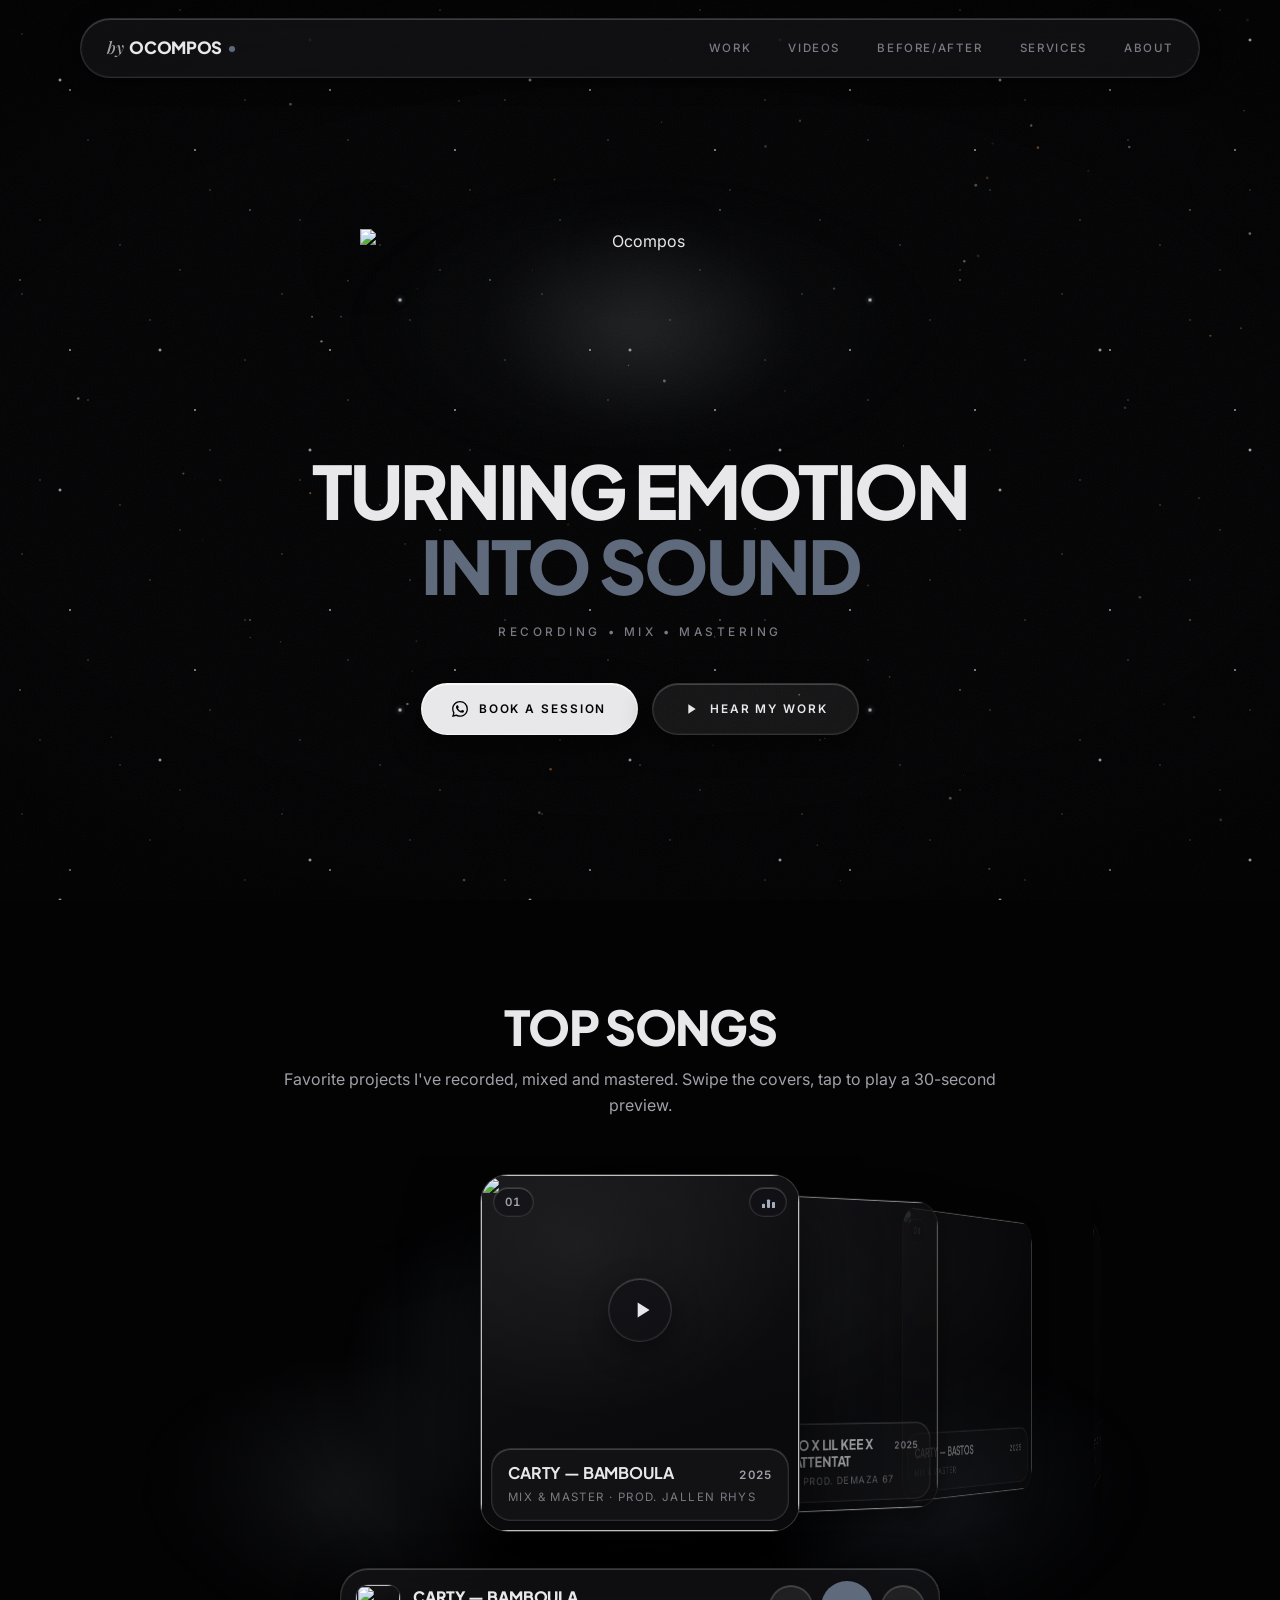
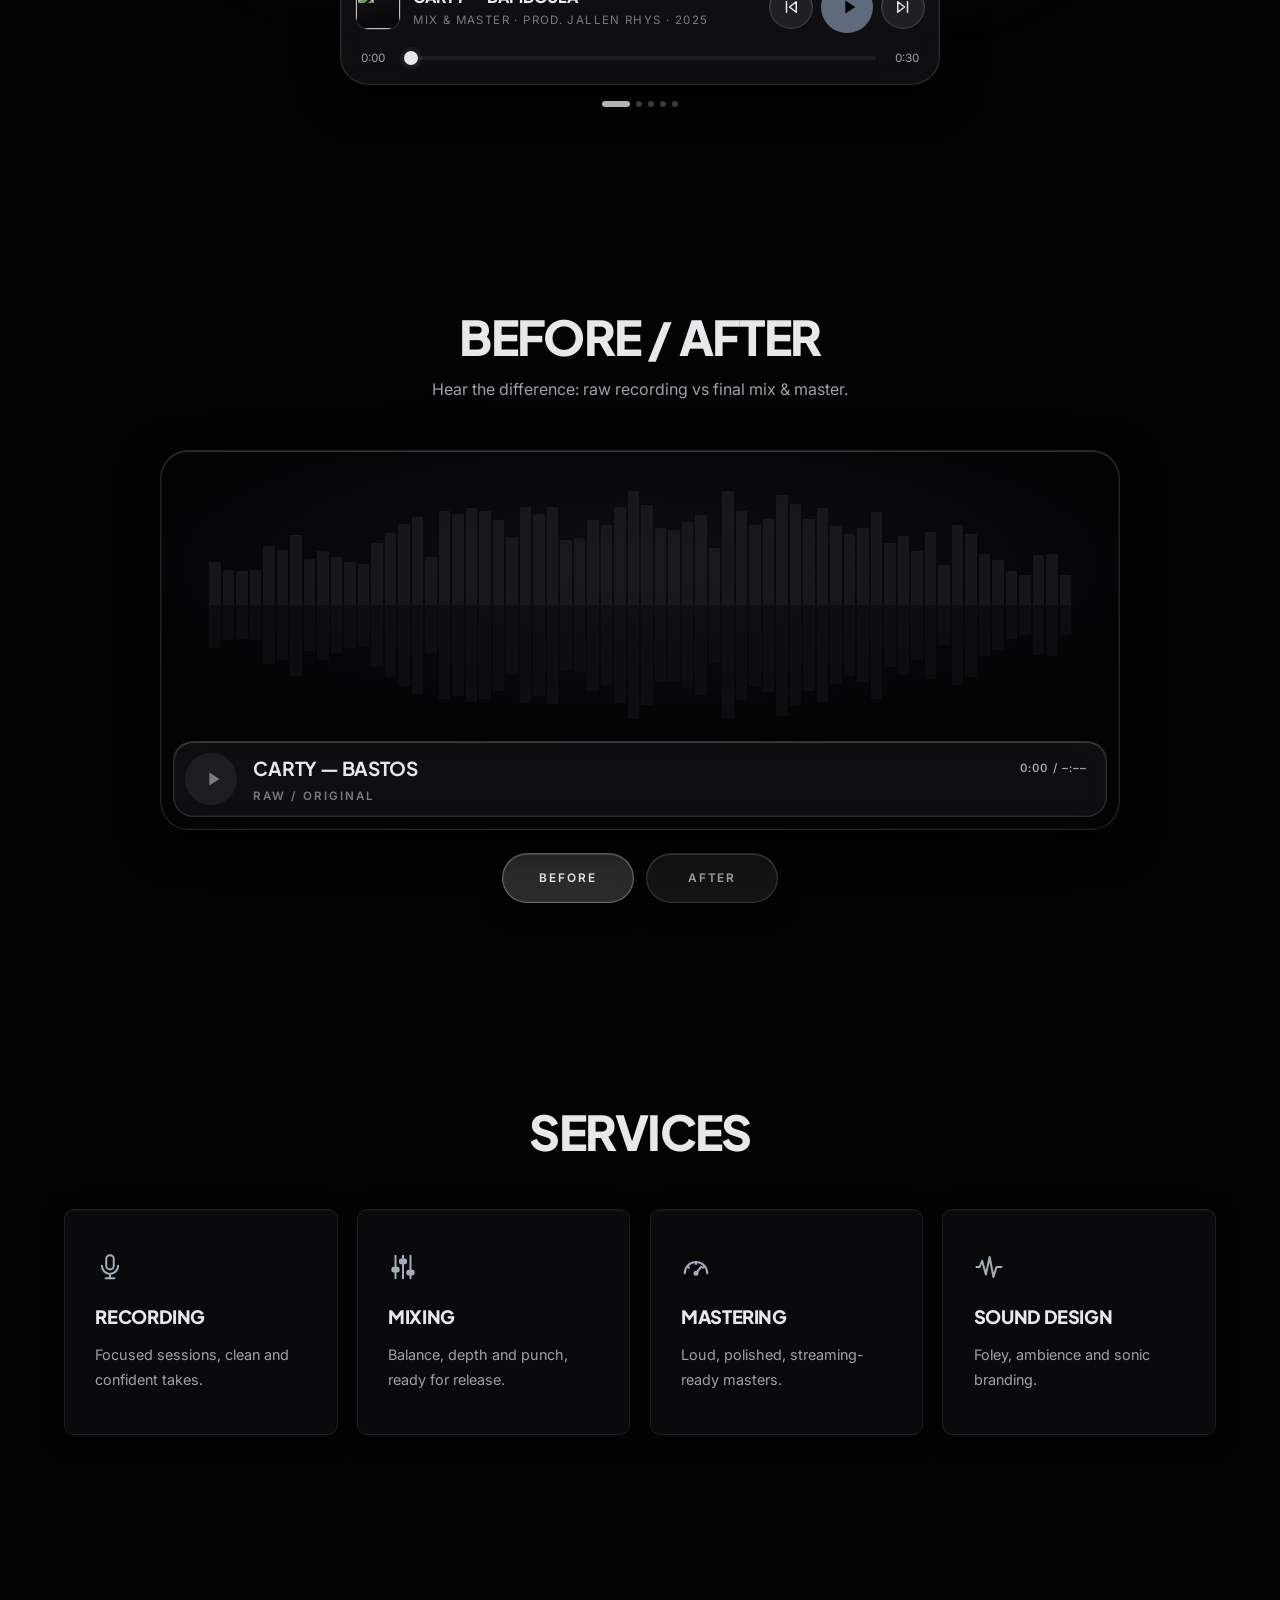
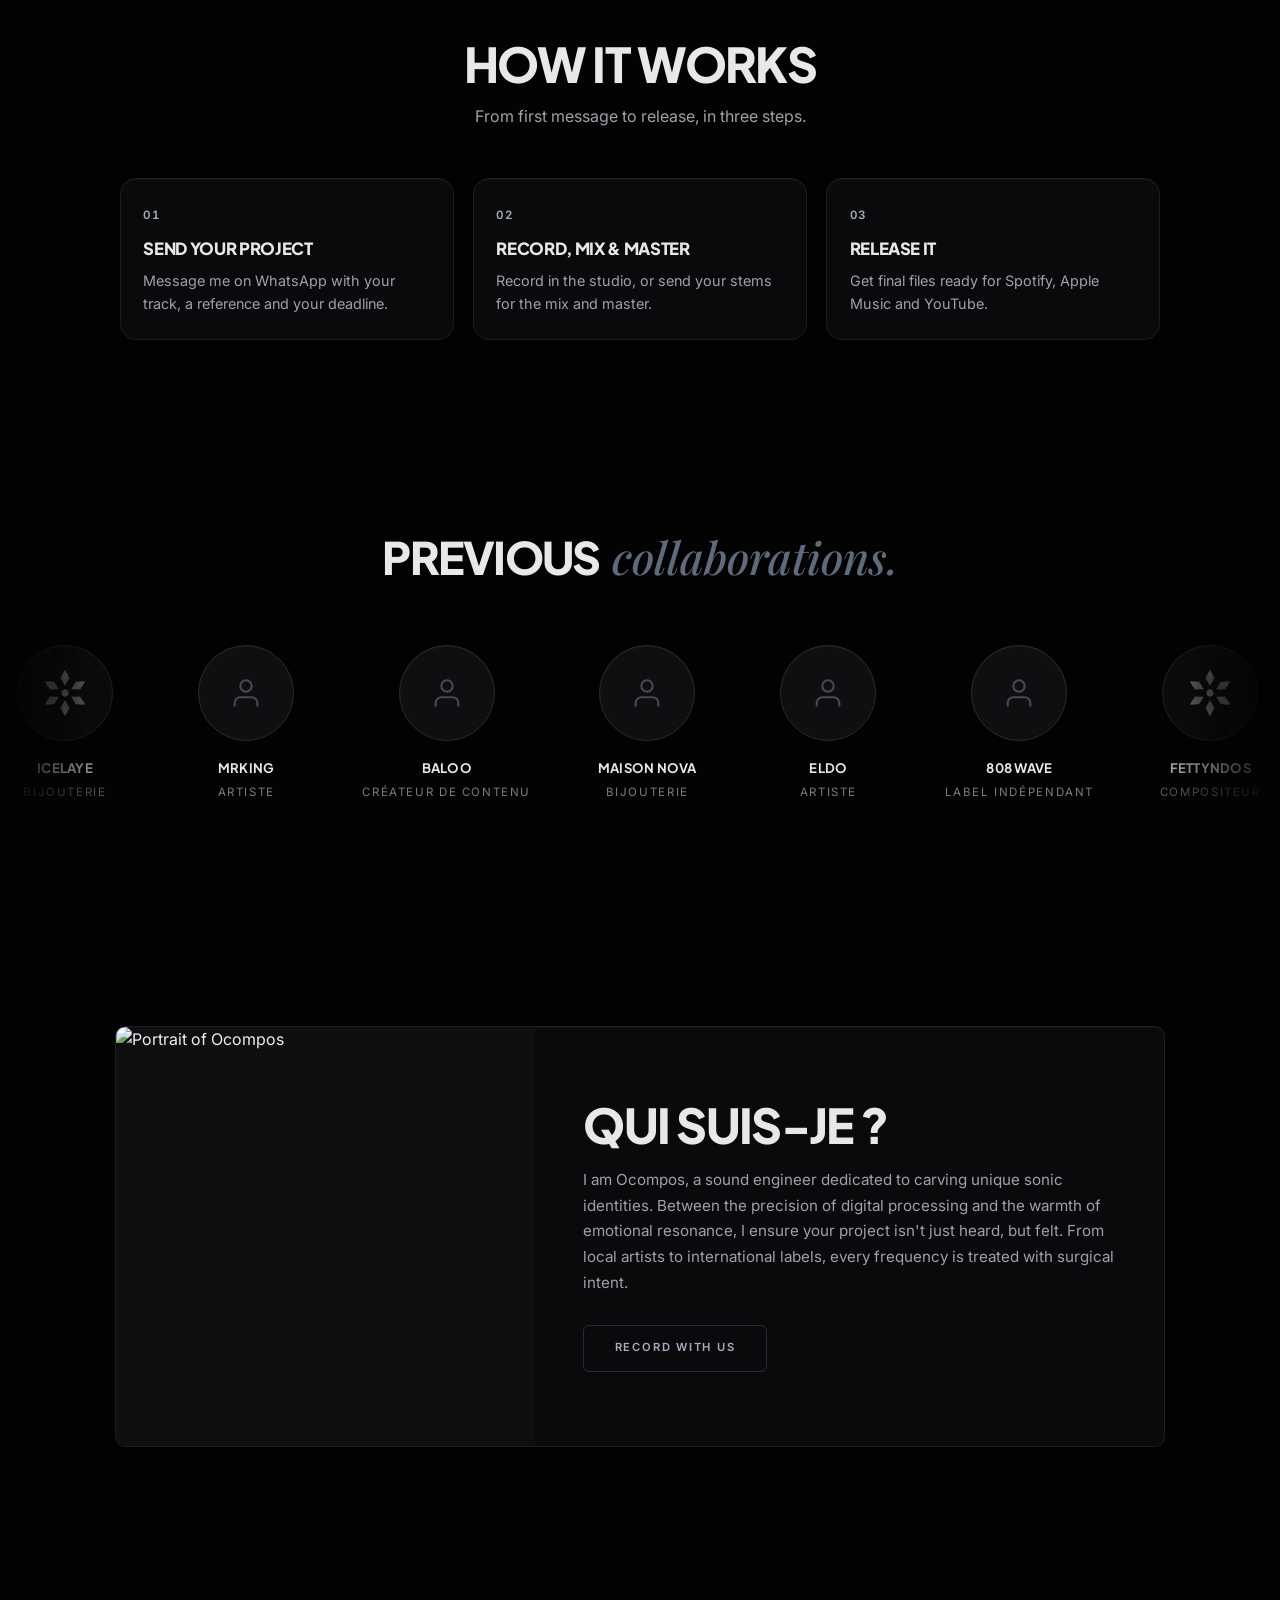
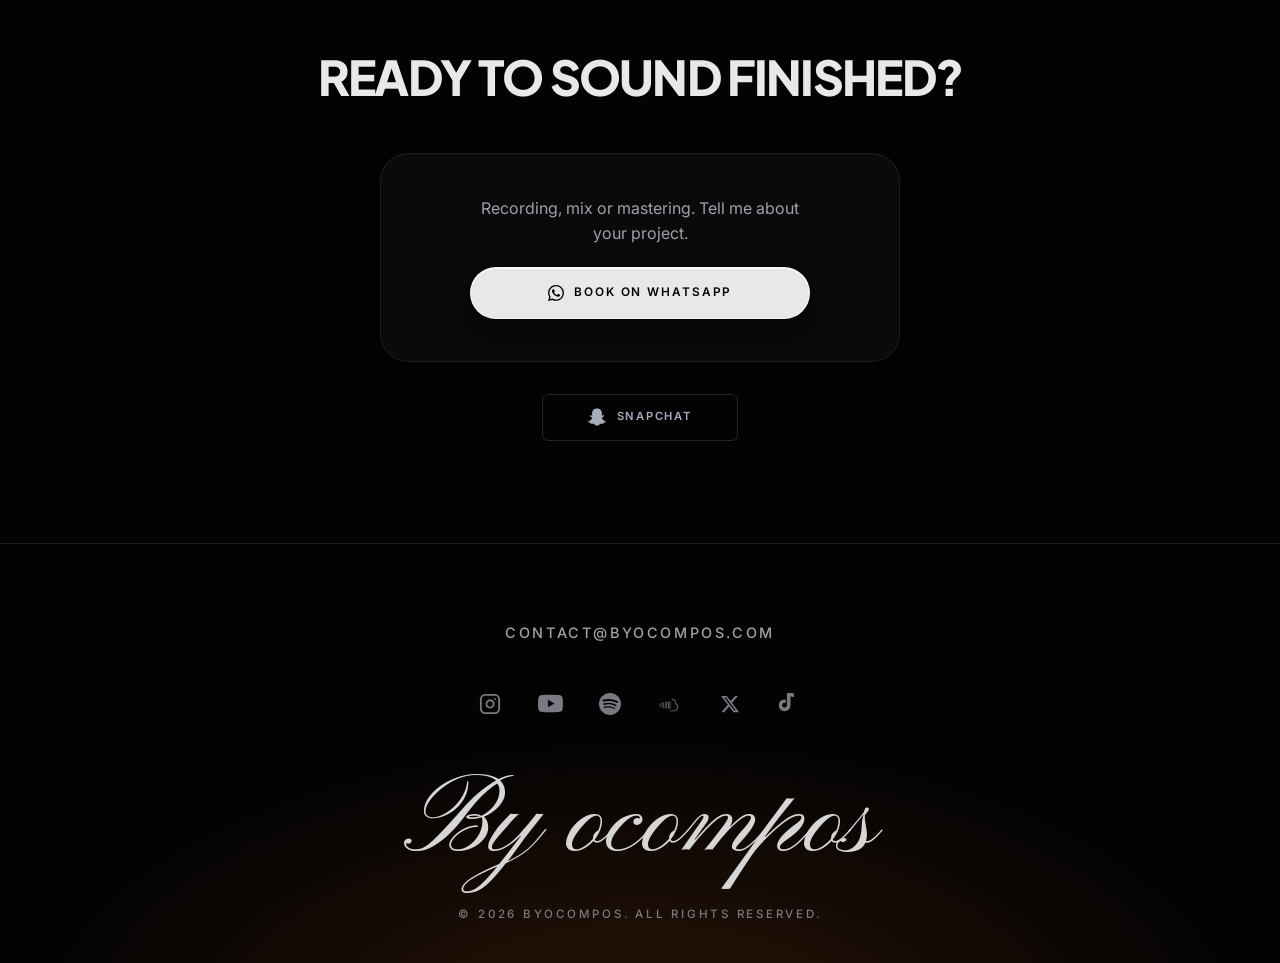
==== commit f267efa6: "Calmer hero and booking: less text, no green, two booking buttons - Hero: logo, headline, tagline an" ====
--- a/index.html
+++ b/index.html
@@ -74,7 +74,6 @@
       <a href="#services">Services</a>
       <a href="#about">About</a>
     </nav>
-    <a class="nav-book" href="https://wa.me/250791207108?text=Hi%20Ocompos%2C%20I%27d%20like%20to%20book%20a%20session.%0A%0AProject%20%28recording%20/%20mix%20/%20master%29%3A%0AArtist%20name%3A%0APreferred%20date%3A" target="_blank" rel="noopener noreferrer">Book</a>
     <button class="hamburger" type="button" aria-label="menu" aria-expanded="false" aria-controls="mobile-nav">
       <span></span><span></span><span></span>
     </button>
@@ -110,21 +109,17 @@
 
           <p class="subtitle">Recording • Mix • Mastering </p>
 
-          <p class="hero-lead">Release-ready recordings, mixes and masters for artists who want their songs to hit as hard as they feel.</p>
-
           <!-- GSAP animates .hero-actions; .btn keeps its CSS hover lift -->
           <div class="hero-actions">
-          <a class="btn btn-whatsapp " href="https://wa.me/250791207108?text=Hi%20Ocompos%2C%20I%27d%20like%20to%20book%20a%20session.%0A%0AProject%20%28recording%20/%20mix%20/%20master%29%3A%0AArtist%20name%3A%0APreferred%20date%3A" target="_blank" rel="noopener noreferrer">
-            <svg viewBox="0 0 24 24" fill="currentColor" aria-hidden="true" focusable="false"><path d="M17.472 14.382c-.297-.149-1.758-.867-2.03-.967-.273-.099-.471-.148-.67.15-.197.297-.767.966-.94 1.164-.173.199-.347.223-.644.075-.297-.15-1.255-.463-2.39-1.475-.883-.788-1.48-1.761-1.653-2.059-.173-.297-.018-.458.13-.606.134-.133.298-.347.446-.52.149-.174.198-.298.298-.497.099-.198.05-.371-.025-.52-.075-.149-.669-1.612-.916-2.207-.242-.579-.487-.5-.669-.51-.173-.008-.371-.01-.57-.01-.198 0-.52.074-.792.372-.272.297-1.04 1.016-1.04 2.479 0 1.462 1.065 2.875 1.213 3.074.149.198 2.096 3.2 5.077 4.487.709.306 1.262.489 1.694.625.712.227 1.36.195 1.871.118.571-.085 1.758-.719 2.006-1.413.248-.694.248-1.289.173-1.413-.074-.124-.272-.198-.57-.347m-5.421 7.403h-.004a9.87 9.87 0 01-5.031-1.378l-.361-.214-3.741.982.998-3.648-.235-.374a9.86 9.86 0 01-1.51-5.26c.001-5.45 4.436-9.884 9.888-9.884 2.64 0 5.122 1.03 6.988 2.898a9.825 9.825 0 012.893 6.994c-.003 5.45-4.437 9.884-9.885 9.884m8.413-18.297A11.815 11.815 0 0012.05 0C5.495 0 .16 5.335.157 11.892c0 2.096.547 4.142 1.588 5.945L.057 24l6.305-1.654a11.882 11.882 0 005.683 1.448h.005c6.554 0 11.89-5.335 11.893-11.893a11.821 11.821 0 00-3.48-8.413Z" /></svg>
-            <span>Book a session</span>
-          </a>
+            <a class="btn btn-filled" href="https://wa.me/250791207108?text=Hi%20Ocompos%2C%20I%27d%20like%20to%20book%20a%20session.%0A%0AProject%20%28recording%20/%20mix%20/%20master%29%3A%0AArtist%20name%3A%0APreferred%20date%3A" target="_blank" rel="noopener noreferrer">
+              <svg class="btn-icon-wa" viewBox="0 0 24 24" aria-hidden="true" focusable="false"><path d="M17.472 14.382c-.297-.149-1.758-.867-2.03-.967-.273-.099-.471-.148-.67.15-.197.297-.767.966-.94 1.164-.173.199-.347.223-.644.075-.297-.15-1.255-.463-2.39-1.475-.883-.788-1.48-1.761-1.653-2.059-.173-.297-.018-.458.13-.606.134-.133.298-.347.446-.52.149-.174.198-.298.298-.497.099-.198.05-.371-.025-.52-.075-.149-.669-1.612-.916-2.207-.242-.579-.487-.5-.669-.51-.173-.008-.371-.01-.57-.01-.198 0-.52.074-.792.372-.272.297-1.04 1.016-1.04 2.479 0 1.462 1.065 2.875 1.213 3.074.149.198 2.096 3.2 5.077 4.487.709.306 1.262.489 1.694.625.712.227 1.36.195 1.871.118.571-.085 1.758-.719 2.006-1.413.248-.694.248-1.289.173-1.413-.074-.124-.272-.198-.57-.347m-5.421 7.403h-.004a9.87 9.87 0 01-5.031-1.378l-.361-.214-3.741.982.998-3.648-.235-.374a9.86 9.86 0 01-1.51-5.26c.001-5.45 4.436-9.884 9.888-9.884 2.64 0 5.122 1.03 6.988 2.898a9.825 9.825 0 012.893 6.994c-.003 5.45-4.437 9.884-9.885 9.884m8.413-18.297A11.815 11.815 0 0012.05 0C5.495 0 .16 5.335.157 11.892c0 2.096.547 4.142 1.588 5.945L.057 24l6.305-1.654a11.882 11.882 0 005.683 1.448h.005c6.554 0 11.89-5.335 11.893-11.893a11.821 11.821 0 00-3.48-8.413Z" /></svg>
+              <span>Book a session</span>
+            </a>
             <a href="#sounds" class="btn btn-outline">
               <svg class="btn-icon-lead" viewBox="0 0 24 24" aria-hidden="true" focusable="false"><path d="M8 5v14l11-7z" /></svg>
               <span>Hear my work</span>
             </a>
           </div>
-
-          <p class="hero-proof">Mixed &amp; mastered for <strong>Carty</strong> · <strong>Slime Sandro</strong> · <strong>Tetsuya</strong> · <strong>YBS</strong></p>
         </div>
         </div>
       </div>
@@ -297,14 +292,6 @@
           <p class="ab-note" data-ab-status hidden>loading…</p>
         </div>
       </div>
-
-      <div class="cta-strip reveal">
-        <p>Want your track to sound like the <em>after</em>?</p>
-        <a class="btn btn-whatsapp " href="https://wa.me/250791207108?text=Hi%20Ocompos%2C%20I%27d%20like%20to%20book%20a%20session.%0A%0AProject%20%28recording%20/%20mix%20/%20master%29%3A%0AArtist%20name%3A%0APreferred%20date%3A" target="_blank" rel="noopener noreferrer">
-            <svg viewBox="0 0 24 24" fill="currentColor" aria-hidden="true" focusable="false"><path d="M17.472 14.382c-.297-.149-1.758-.867-2.03-.967-.273-.099-.471-.148-.67.15-.197.297-.767.966-.94 1.164-.173.199-.347.223-.644.075-.297-.15-1.255-.463-2.39-1.475-.883-.788-1.48-1.761-1.653-2.059-.173-.297-.018-.458.13-.606.134-.133.298-.347.446-.52.149-.174.198-.298.298-.497.099-.198.05-.371-.025-.52-.075-.149-.669-1.612-.916-2.207-.242-.579-.487-.5-.669-.51-.173-.008-.371-.01-.57-.01-.198 0-.52.074-.792.372-.272.297-1.04 1.016-1.04 2.479 0 1.462 1.065 2.875 1.213 3.074.149.198 2.096 3.2 5.077 4.487.709.306 1.262.489 1.694.625.712.227 1.36.195 1.871.118.571-.085 1.758-.719 2.006-1.413.248-.694.248-1.289.173-1.413-.074-.124-.272-.198-.57-.347m-5.421 7.403h-.004a9.87 9.87 0 01-5.031-1.378l-.361-.214-3.741.982.998-3.648-.235-.374a9.86 9.86 0 01-1.51-5.26c.001-5.45 4.436-9.884 9.888-9.884 2.64 0 5.122 1.03 6.988 2.898a9.825 9.825 0 012.893 6.994c-.003 5.45-4.437 9.884-9.885 9.884m8.413-18.297A11.815 11.815 0 0012.05 0C5.495 0 .16 5.335.157 11.892c0 2.096.547 4.142 1.588 5.945L.057 24l6.305-1.654a11.882 11.882 0 005.683 1.448h.005c6.554 0 11.89-5.335 11.893-11.893a11.821 11.821 0 00-3.48-8.413Z" /></svg>
-            <span>Book on WhatsApp</span>
-          </a>
-      </div>
     </section>
 
     <!-- Services -->
@@ -707,13 +694,12 @@
       <h2 class="section-title reveal">ready to sound finished?</h2>
       <!-- Booking goes straight to WhatsApp with a pre-filled message. -->
       <div class="book-card reveal">
-        <p class="book-lead">Recording, mix or mastering: send your project and book your session directly on WhatsApp.</p>
-        <a class="btn btn-whatsapp" id="book-whatsapp" href="https://wa.me/250791207108?text=Hi%20Ocompos%2C%20I%27d%20like%20to%20book%20a%20session.%0A%0AProject%20%28recording%20/%20mix%20/%20master%29%3A%0AArtist%20name%3A%0APreferred%20date%3A"
+        <p class="book-lead">Recording, mix or mastering. Tell me about your project.</p>
+        <a class="btn btn-filled" id="book-whatsapp" href="https://wa.me/250791207108?text=Hi%20Ocompos%2C%20I%27d%20like%20to%20book%20a%20session.%0A%0AProject%20%28recording%20/%20mix%20/%20master%29%3A%0AArtist%20name%3A%0APreferred%20date%3A"
           target="_blank" rel="noopener noreferrer">
-          <svg viewBox="0 0 24 24" fill="currentColor" aria-hidden="true" focusable="false"><path d="M17.472 14.382c-.297-.149-1.758-.867-2.03-.967-.273-.099-.471-.148-.67.15-.197.297-.767.966-.94 1.164-.173.199-.347.223-.644.075-.297-.15-1.255-.463-2.39-1.475-.883-.788-1.48-1.761-1.653-2.059-.173-.297-.018-.458.13-.606.134-.133.298-.347.446-.52.149-.174.198-.298.298-.497.099-.198.05-.371-.025-.52-.075-.149-.669-1.612-.916-2.207-.242-.579-.487-.5-.669-.51-.173-.008-.371-.01-.57-.01-.198 0-.52.074-.792.372-.272.297-1.04 1.016-1.04 2.479 0 1.462 1.065 2.875 1.213 3.074.149.198 2.096 3.2 5.077 4.487.709.306 1.262.489 1.694.625.712.227 1.36.195 1.871.118.571-.085 1.758-.719 2.006-1.413.248-.694.248-1.289.173-1.413-.074-.124-.272-.198-.57-.347m-5.421 7.403h-.004a9.87 9.87 0 01-5.031-1.378l-.361-.214-3.741.982.998-3.648-.235-.374a9.86 9.86 0 01-1.51-5.26c.001-5.45 4.436-9.884 9.888-9.884 2.64 0 5.122 1.03 6.988 2.898a9.825 9.825 0 012.893 6.994c-.003 5.45-4.437 9.884-9.885 9.884m8.413-18.297A11.815 11.815 0 0012.05 0C5.495 0 .16 5.335.157 11.892c0 2.096.547 4.142 1.588 5.945L.057 24l6.305-1.654a11.882 11.882 0 005.683 1.448h.005c6.554 0 11.89-5.335 11.893-11.893a11.821 11.821 0 00-3.48-8.413Z" /></svg>
+          <svg class="btn-icon-wa" viewBox="0 0 24 24" aria-hidden="true" focusable="false"><path d="M17.472 14.382c-.297-.149-1.758-.867-2.03-.967-.273-.099-.471-.148-.67.15-.197.297-.767.966-.94 1.164-.173.199-.347.223-.644.075-.297-.15-1.255-.463-2.39-1.475-.883-.788-1.48-1.761-1.653-2.059-.173-.297-.018-.458.13-.606.134-.133.298-.347.446-.52.149-.174.198-.298.298-.497.099-.198.05-.371-.025-.52-.075-.149-.669-1.612-.916-2.207-.242-.579-.487-.5-.669-.51-.173-.008-.371-.01-.57-.01-.198 0-.52.074-.792.372-.272.297-1.04 1.016-1.04 2.479 0 1.462 1.065 2.875 1.213 3.074.149.198 2.096 3.2 5.077 4.487.709.306 1.262.489 1.694.625.712.227 1.36.195 1.871.118.571-.085 1.758-.719 2.006-1.413.248-.694.248-1.289.173-1.413-.074-.124-.272-.198-.57-.347m-5.421 7.403h-.004a9.87 9.87 0 01-5.031-1.378l-.361-.214-3.741.982.998-3.648-.235-.374a9.86 9.86 0 01-1.51-5.26c.001-5.45 4.436-9.884 9.888-9.884 2.64 0 5.122 1.03 6.988 2.898a9.825 9.825 0 012.893 6.994c-.003 5.45-4.437 9.884-9.885 9.884m8.413-18.297A11.815 11.815 0 0012.05 0C5.495 0 .16 5.335.157 11.892c0 2.096.547 4.142 1.588 5.945L.057 24l6.305-1.654a11.882 11.882 0 005.683 1.448h.005c6.554 0 11.89-5.335 11.893-11.893a11.821 11.821 0 00-3.48-8.413Z" /></svg>
           <span>Book on WhatsApp</span>
         </a>
-        <p class="book-note">Opens WhatsApp with a ready-to-send message.</p>
       </div>
 
       <!-- === SOCIAL ACTIONS === Brand marks: Simple Icons (CC0). Buttons whose href still contains
@@ -810,12 +796,6 @@
     </footer>
   </main>
 
-  <!-- Sticky booking pill: phones only, shown between the hero and the final CTA (script.js). -->
-  <a class="sticky-book" href="https://wa.me/250791207108?text=Hi%20Ocompos%2C%20I%27d%20like%20to%20book%20a%20session.%0A%0AProject%20%28recording%20/%20mix%20/%20master%29%3A%0AArtist%20name%3A%0APreferred%20date%3A" target="_blank" rel="noopener noreferrer" aria-hidden="true" tabindex="-1">
-    <svg viewBox="0 0 24 24" fill="currentColor" aria-hidden="true" focusable="false"><path d="M17.472 14.382c-.297-.149-1.758-.867-2.03-.967-.273-.099-.471-.148-.67.15-.197.297-.767.966-.94 1.164-.173.199-.347.223-.644.075-.297-.15-1.255-.463-2.39-1.475-.883-.788-1.48-1.761-1.653-2.059-.173-.297-.018-.458.13-.606.134-.133.298-.347.446-.52.149-.174.198-.298.298-.497.099-.198.05-.371-.025-.52-.075-.149-.669-1.612-.916-2.207-.242-.579-.487-.5-.669-.51-.173-.008-.371-.01-.57-.01-.198 0-.52.074-.792.372-.272.297-1.04 1.016-1.04 2.479 0 1.462 1.065 2.875 1.213 3.074.149.198 2.096 3.2 5.077 4.487.709.306 1.262.489 1.694.625.712.227 1.36.195 1.871.118.571-.085 1.758-.719 2.006-1.413.248-.694.248-1.289.173-1.413-.074-.124-.272-.198-.57-.347m-5.421 7.403h-.004a9.87 9.87 0 01-5.031-1.378l-.361-.214-3.741.982.998-3.648-.235-.374a9.86 9.86 0 01-1.51-5.26c.001-5.45 4.436-9.884 9.888-9.884 2.64 0 5.122 1.03 6.988 2.898a9.825 9.825 0 012.893 6.994c-.003 5.45-4.437 9.884-9.885 9.884m8.413-18.297A11.815 11.815 0 0012.05 0C5.495 0 .16 5.335.157 11.892c0 2.096.547 4.142 1.588 5.945L.057 24l6.305-1.654a11.882 11.882 0 005.683 1.448h.005c6.554 0 11.89-5.335 11.893-11.893a11.821 11.821 0 00-3.48-8.413Z" /></svg>
-    <span>Book on WhatsApp</span>
-  </a>
-
   <!-- ========================================== -->
   <!-- VIDEO MODAL (YouTube) -->
   <!-- ========================================== -->
--- a/style.css
+++ b/style.css
@@ -349,32 +349,6 @@
   margin-left: auto;
 }
 
-/* Primary action, always in the header. */
-.nav-book {
-  display: inline-flex;
-  align-items: center;
-  min-height: 40px;
-  margin-left: 0.6rem;
-  padding: 0 1.15rem;
-  border-radius: var(--radius-full);
-  background: #25d366;
-  color: #062b15;
-  font-family: var(--font-legend);
-  font-size: var(--text-legend);
-  font-weight: 700;
-  letter-spacing: 0.14em;
-  text-transform: uppercase;
-  text-decoration: none;
-  box-shadow: inset 0 1px 0 rgba(255, 255, 255, 0.45);
-  transition: background 0.2s ease, transform 0.2s var(--ease);
-}
-
-.nav-book:hover,
-.nav-book:focus-visible {
-  background: #2ee072;
-  transform: translateY(-1px);
-}
-
 header nav a {
   font-family: var(--font-legend);
   font-size: var(--text-legend);
@@ -673,33 +647,7 @@
   text-transform: uppercase;
   letter-spacing: 0.3em;
   color: var(--text-muted);
-  margin-bottom: 1.4rem;
-}
-
-/* One-sentence value proposition under the headline. */
-.hero-lead {
-  max-width: 38ch;
-  margin: 0 auto 2rem;
-  font-size: clamp(1rem, 2.4vw, 1.15rem);
-  line-height: 1.6;
-  color: var(--text-secondary);
-  text-wrap: balance;
-}
-
-/* Social proof under the CTAs: real artists from the playlist. */
-.hero-proof {
-  margin-top: 1.6rem;
-  font-family: var(--font-legend);
-  font-size: var(--text-legend);
-  letter-spacing: 0.1em;
-  text-transform: uppercase;
-  line-height: 1.8;
-  color: var(--text-muted);
-}
-
-.hero-proof strong {
-  font-weight: 600;
-  color: var(--text-secondary);
+  margin-bottom: 2.6rem;
 }
 
 /* ==========================================================================
@@ -1002,30 +950,6 @@
   color: var(--text-secondary);
 }
 
-/* Mid-page call to action, right after the Before / After proof. */
-.cta-strip {
-  display: flex;
-  flex-direction: column;
-  align-items: center;
-  gap: 1rem;
-  margin: clamp(2.5rem, 5vw, 3.5rem) auto 0;
-  text-align: center;
-}
-
-.cta-strip p {
-  font-family: var(--font-display);
-  font-size: clamp(1.15rem, 3vw, 1.45rem);
-  font-weight: 700;
-  letter-spacing: -0.02em;
-  color: var(--text-primary);
-}
-
-.cta-strip em {
-  font-family: var(--font-italic);
-  font-weight: 500;
-  color: var(--signal-bright);
-}
-
 /* === HOW IT WORKS === numbered steps, 3-across on wide screens. */
 .steps {
   display: grid;
@@ -1078,62 +1002,6 @@
   font-size: 0.9rem;
   line-height: 1.6;
   color: var(--text-secondary);
-}
-
-/* Sticky booking pill: phones only, script.js shows it between the hero
-   and the final CTA. Sits under the mobile nav overlay (z 90). */
-.sticky-book {
-  display: none;
-}
-
-@media (max-width: 768px) {
-  /* The sticky pill takes over the header's Book button on phones. */
-  .nav-book {
-    display: none;
-  }
-
-  .sticky-book {
-    position: fixed;
-    left: 50%;
-    bottom: calc(14px + env(safe-area-inset-bottom, 0px));
-    z-index: 80;
-    display: inline-flex;
-    align-items: center;
-    gap: 0.6rem;
-    min-height: 52px;
-    padding: 0 1.6rem;
-    border-radius: var(--radius-full);
-    background: #25d366;
-    color: #062b15;
-    font-family: var(--font-legend);
-    font-size: 0.74rem;
-    font-weight: 700;
-    letter-spacing: 0.14em;
-    text-transform: uppercase;
-    text-decoration: none;
-    white-space: nowrap;
-    box-shadow: inset 0 1px 0 rgba(255, 255, 255, 0.45), 0 12px 32px rgba(0, 0, 0, 0.55);
-    opacity: 0;
-    transform: translate(-50%, 140%);
-    pointer-events: none;
-    transition: opacity 0.3s ease, transform 0.35s var(--ease);
-  }
-
-  .sticky-book svg {
-    width: 20px;
-    height: 20px;
-  }
-
-  .sticky-book.is-visible {
-    opacity: 1;
-    transform: translate(-50%, 0);
-    pointer-events: auto;
-  }
-
-  /* Room so the pill never covers the end of the page (beats the later footer rule). */
-  body footer {
-    padding-bottom: 5rem;
-  }
 }
 
 /* Phones: compact 2×2 tiles so the section stays about one screen tall. */
@@ -2689,36 +2557,17 @@
   line-height: 1.6;
 }
 
-.book-card .btn-whatsapp {
+.book-card .btn {
   width: 100%;
   max-width: 340px;
 }
 
-.btn-whatsapp {
-  background: #25d366;
-  color: #062b15;
-  border: 1px solid rgba(255, 255, 255, 0.35);
-  box-shadow: inset 0 1px 0 rgba(255, 255, 255, 0.45), 0 12px 32px rgba(37, 211, 102, 0.22);
-}
-
-.btn-whatsapp svg {
+/* WhatsApp mark inside the booking buttons. */
+.btn-icon-wa {
   width: 20px;
   height: 20px;
   flex-shrink: 0;
-}
-
-.btn-whatsapp:hover,
-.btn-whatsapp:focus-visible {
-  background: #2ee072;
-  transform: translateY(-2px);
-  box-shadow: inset 0 1px 0 rgba(255, 255, 255, 0.5), 0 0 0 6px rgba(37, 211, 102, 0.12), 0 16px 40px rgba(37, 211, 102, 0.3);
-}
-
-.book-note {
-  font-family: var(--font-legend);
-  font-size: var(--text-legend);
-  letter-spacing: 0.08em;
-  color: var(--text-muted);
+  fill: currentColor;
 }
 
 /* === SOCIAL ACTIONS === 1 col ≤479, 2×2 480–1023, 4-across ≥1024.
@@ -3232,11 +3081,6 @@
 
   .hamburger {
     display: flex;
-    margin-left: 0.5rem;
-  }
-
-  .nav-book {
-    margin-left: auto;
   }
 
   .back-btn {
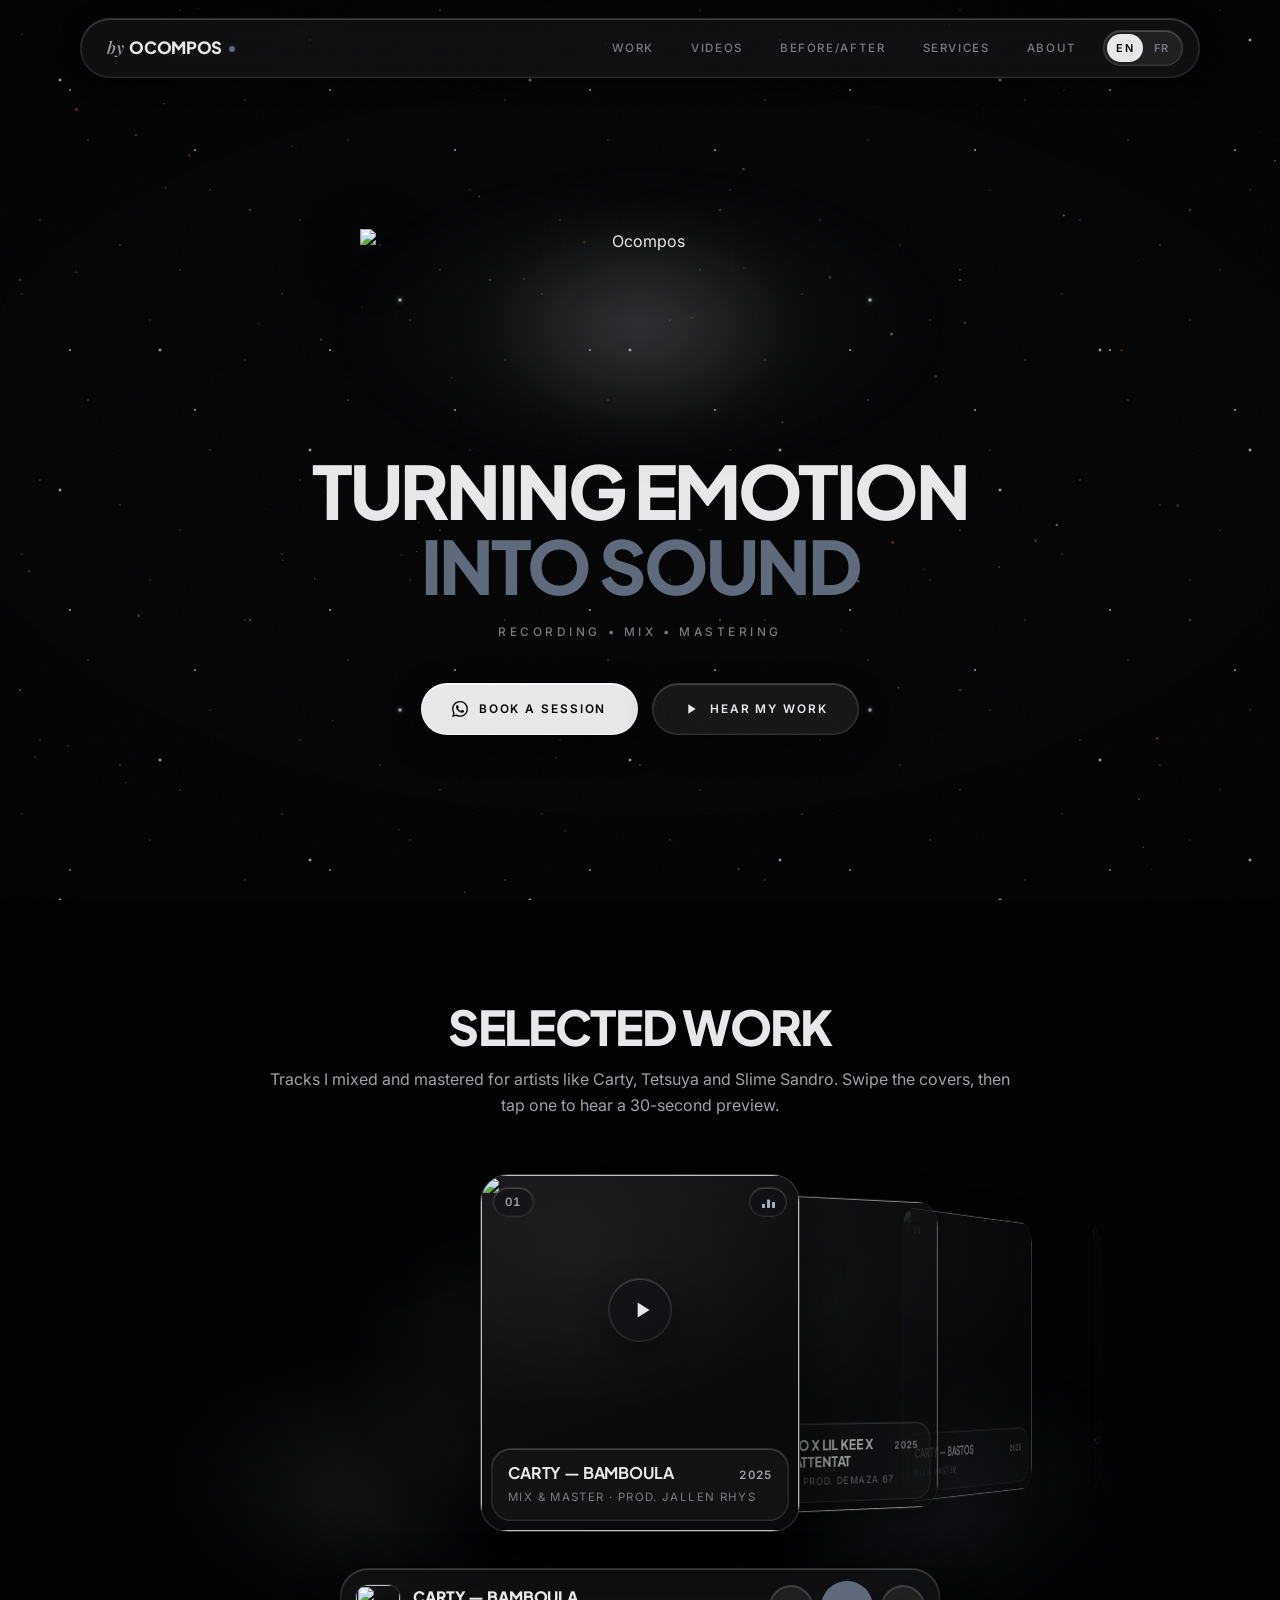
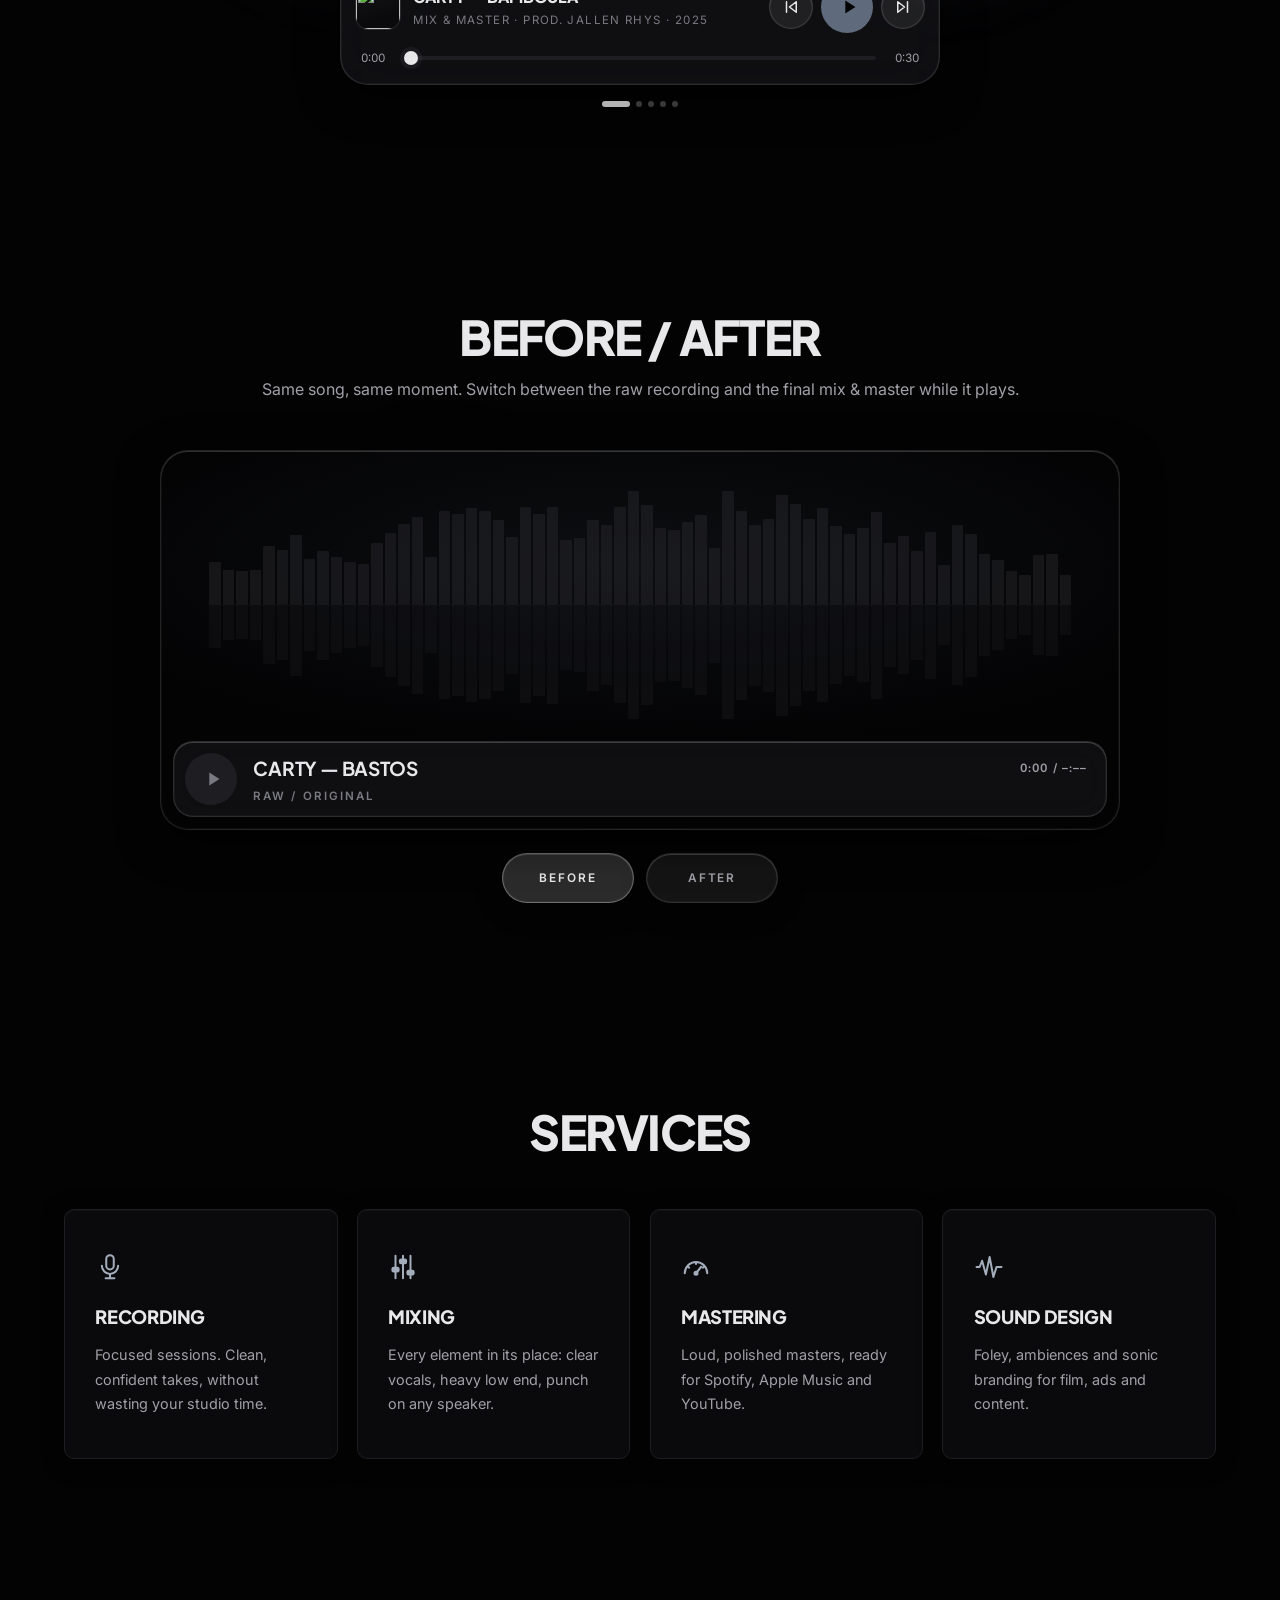
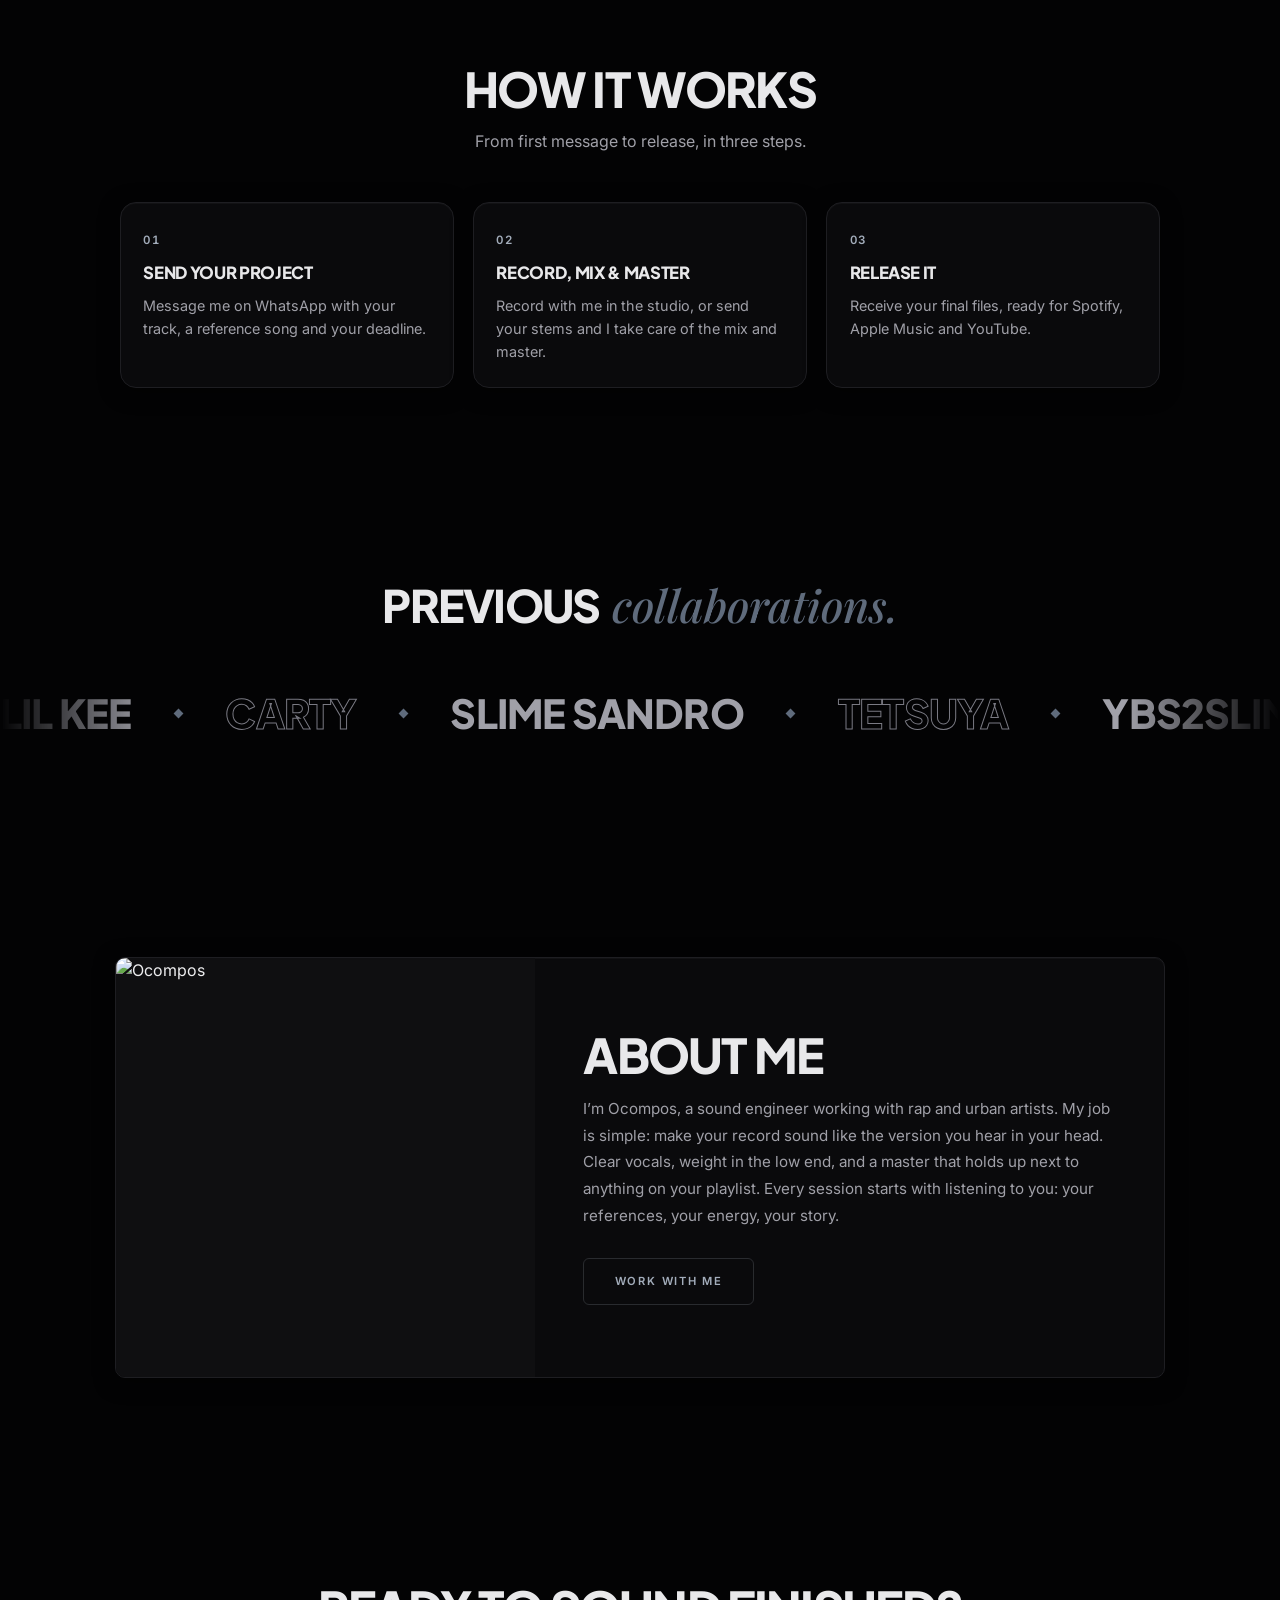
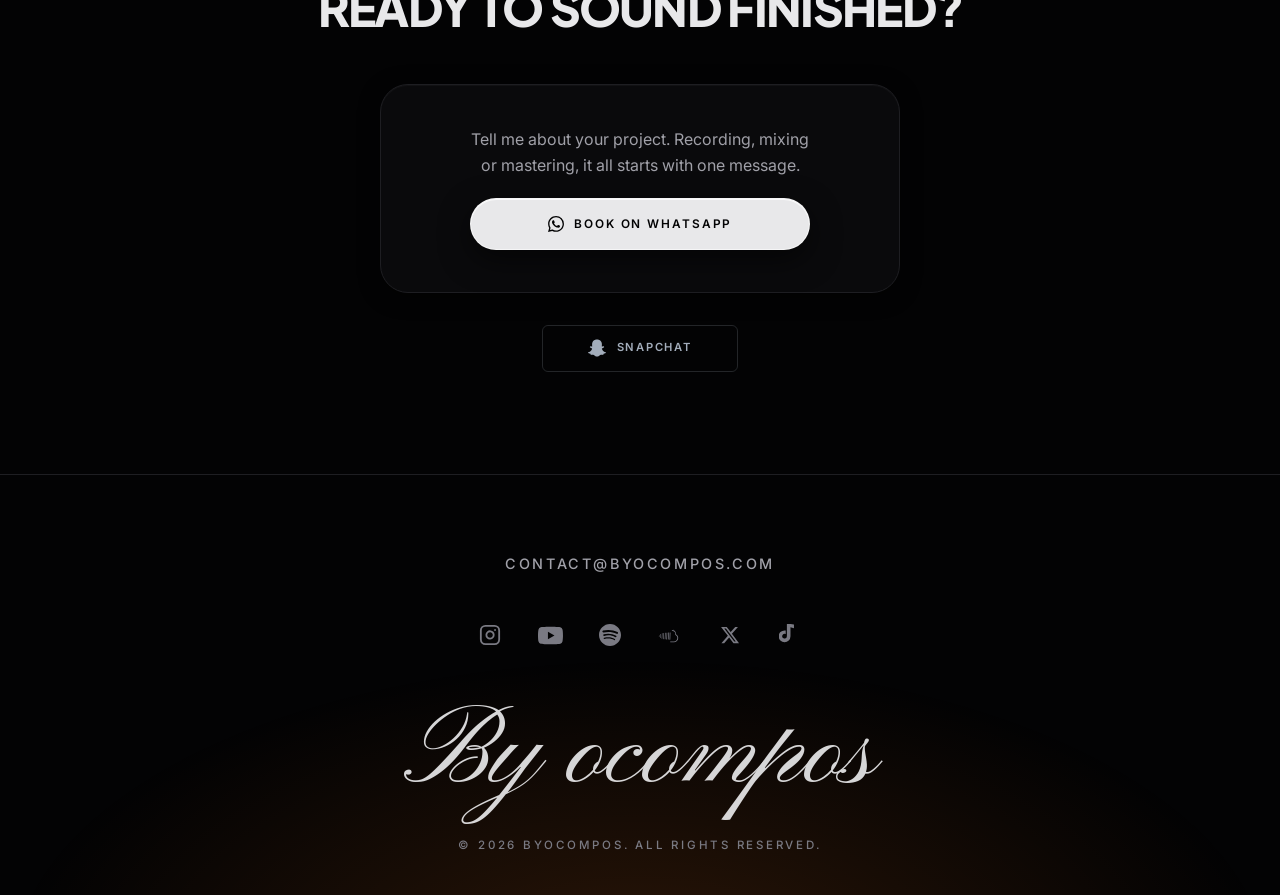
==== commit a40c6428: "Add EN/FR language switch, rewrite site copy, fix share preview - i18n.js: English/French strings, h" ====
--- a/index.html
+++ b/index.html
@@ -4,29 +4,35 @@
 <head>
   <meta charset="utf-8" />
   <meta name="viewport" content="width=device-width, initial-scale=1" />
-  <title>By Ocompos — Audio Engineer | Mix, Mastering & Sound Design</title>
+  <title>Ocompos — Recording, Mixing &amp; Mastering Engineer</title>
   <meta name="description"
-    content="Professional audio engineer specializing in mixing, mastering, and sound design for artists and film." />
-
-  <!-- SEO / Meta tags -->
-  <link rel="canonical" href="https://byocompos.com/" />
-  <link rel="icon" href="favicon.ico" type="image/x-icon" />
-
-  <!-- Open Graph -->
+    content="Ocompos records, mixes and masters rap and urban music for independent artists. Hear the before and after, then book your session on WhatsApp." />
+
+  <!-- SEO / Meta tags. If a custom domain is connected later, update these URLs. -->
+  <link rel="canonical" href="https://rossviecode.github.io/portfolio-site/" />
+  <link rel="icon" href="favicon.svg" type="image/svg+xml" />
+  <link rel="alternate" hreflang="en" href="https://rossviecode.github.io/portfolio-site/" />
+  <link rel="alternate" hreflang="fr" href="https://rossviecode.github.io/portfolio-site/" />
+
+  <!-- Open Graph (link previews on WhatsApp, Instagram, Facebook…) -->
   <meta property="og:type" content="website" />
-  <meta property="og:url" content="https://byocompos.com/" />
-  <meta property="og:title" content="ByOcompos — Audio Engineer" />
+  <meta property="og:site_name" content="Ocompos" />
+  <meta property="og:url" content="https://rossviecode.github.io/portfolio-site/" />
+  <meta property="og:title" content="Ocompos — Recording, Mixing &amp; Mastering" />
   <meta property="og:description"
-    content="Professional audio engineer specializing in mixing, mastering, and sound design for artists and film." />
-  <meta property="og:image" content="https://byocompos.com/og-image.jpg" />
+    content="Ocompos records, mixes and masters rap and urban music for independent artists. Hear the before and after, then book your session on WhatsApp." />
+  <meta property="og:image" content="https://rossviecode.github.io/portfolio-site/resource/og-image.png" />
+  <meta property="og:image:width" content="1200" />
+  <meta property="og:image:height" content="630" />
+  <meta property="og:locale" content="en_US" />
+  <meta property="og:locale:alternate" content="fr_FR" />
 
   <!-- Twitter Card -->
   <meta name="twitter:card" content="summary_large_image" />
-  <meta name="twitter:url" content="https://byocompos.com/" />
-  <meta name="twitter:title" content="ByOcompos — Audio Engineer" />
+  <meta name="twitter:title" content="Ocompos — Recording, Mixing &amp; Mastering" />
   <meta name="twitter:description"
-    content="Professional audio engineer specializing in mixing, mastering, and sound design for artists and film." />
-  <meta name="twitter:image" content="https://byocompos.com/og-image.jpg" />
+    content="Ocompos records, mixes and masters rap and urban music for independent artists. Hear the before and after, then book your session on WhatsApp." />
+  <meta name="twitter:image" content="https://rossviecode.github.io/portfolio-site/resource/og-image.png" />
 
   <!-- Fonts -->
   <link rel="preconnect" href="https://fonts.googleapis.com">
@@ -40,7 +46,7 @@
 
 <body>
 
-  <a class="skip-link" href="#main">skip to content</a>
+  <a class="skip-link" href="#main" data-i18n="skip">skip to content</a>
 
   <!-- Animated Background Canvas (kept for other sections) -->
   <canvas id="starfield"></canvas>
@@ -52,13 +58,13 @@
 
   <!-- Mobile Nav Overlay -->
   <div class="mobile-nav" id="mobile-nav">
-    <a href="#sounds" style="--i:0">work</a>
-    <a href="portfolio.html" style="--i:1">videos</a>
-    <a href="#before-after" style="--i:2">before/after</a>
-    <a href="#services" style="--i:3">services</a>
-    <a href="#process" style="--i:4">how it works</a>
-    <a href="#about" style="--i:5">about</a>
-    <a href="#contact" style="--i:6">book a session</a>
+    <a href="#sounds" style="--i:0" data-i18n="nav.work">work</a>
+    <a href="portfolio.html" style="--i:1" data-i18n="nav.videos">videos</a>
+    <a href="#before-after" style="--i:2" data-i18n="nav.ab">before/after</a>
+    <a href="#services" style="--i:3" data-i18n="nav.services">services</a>
+    <a href="#process" style="--i:4" data-i18n="nav.process">how it works</a>
+    <a href="#about" style="--i:5" data-i18n="nav.about">about</a>
+    <a href="#contact" style="--i:6" data-i18n="nav.book">book a session</a>
   </div>
 
   <!-- Header -->
@@ -68,12 +74,16 @@
       <span class="sr-only">by Ocompos</span>
     </div>
     <nav aria-label="main">
-      <a href="#sounds">Work</a>
-      <a href="portfolio.html">Videos</a>
-      <a href="#before-after">Before/After</a>
-      <a href="#services">Services</a>
-      <a href="#about">About</a>
+      <a href="#sounds" data-i18n="nav.work">Work</a>
+      <a href="portfolio.html" data-i18n="nav.videos">Videos</a>
+      <a href="#before-after" data-i18n="nav.ab">Before/After</a>
+      <a href="#services" data-i18n="nav.services">Services</a>
+      <a href="#about" data-i18n="nav.about">About</a>
     </nav>
+    <!-- Language switch: i18n.js handles the click and remembers the choice. -->
+    <button class="lang-toggle" type="button" aria-label="Passer le site en français">
+      <span data-lang="en" class="is-active">EN</span><span data-lang="fr">FR</span>
+    </button>
     <button class="hamburger" type="button" aria-label="menu" aria-expanded="false" aria-controls="mobile-nav">
       <span></span><span></span><span></span>
     </button>
@@ -103,21 +113,19 @@
             </div>
           </div>
 
-          <h1 class="title">
-            Turning Emotion <span class="highlight">Into Sound</span>
-          </h1>
-
-          <p class="subtitle">Recording • Mix • Mastering </p>
+          <h1 class="title" data-i18n="hero.title">Turning emotion <span class="highlight">into sound</span></h1>
+
+          <p class="subtitle" data-i18n="hero.sub">Recording • Mix • Mastering</p>
 
           <!-- GSAP animates .hero-actions; .btn keeps its CSS hover lift -->
           <div class="hero-actions">
-            <a class="btn btn-filled" href="https://wa.me/250791207108?text=Hi%20Ocompos%2C%20I%27d%20like%20to%20book%20a%20session.%0A%0AProject%20%28recording%20/%20mix%20/%20master%29%3A%0AArtist%20name%3A%0APreferred%20date%3A" target="_blank" rel="noopener noreferrer">
+            <a class="btn btn-filled" data-wa href="https://wa.me/250791207108?text=Hi%20Ocompos%2C%20I%27d%20like%20to%20book%20a%20session.%0A%0AProject%20%28recording%20/%20mix%20/%20master%29%3A%0AArtist%20name%3A%0APreferred%20date%3A" target="_blank" rel="noopener noreferrer">
               <svg class="btn-icon-wa" viewBox="0 0 24 24" aria-hidden="true" focusable="false"><path d="M17.472 14.382c-.297-.149-1.758-.867-2.03-.967-.273-.099-.471-.148-.67.15-.197.297-.767.966-.94 1.164-.173.199-.347.223-.644.075-.297-.15-1.255-.463-2.39-1.475-.883-.788-1.48-1.761-1.653-2.059-.173-.297-.018-.458.13-.606.134-.133.298-.347.446-.52.149-.174.198-.298.298-.497.099-.198.05-.371-.025-.52-.075-.149-.669-1.612-.916-2.207-.242-.579-.487-.5-.669-.51-.173-.008-.371-.01-.57-.01-.198 0-.52.074-.792.372-.272.297-1.04 1.016-1.04 2.479 0 1.462 1.065 2.875 1.213 3.074.149.198 2.096 3.2 5.077 4.487.709.306 1.262.489 1.694.625.712.227 1.36.195 1.871.118.571-.085 1.758-.719 2.006-1.413.248-.694.248-1.289.173-1.413-.074-.124-.272-.198-.57-.347m-5.421 7.403h-.004a9.87 9.87 0 01-5.031-1.378l-.361-.214-3.741.982.998-3.648-.235-.374a9.86 9.86 0 01-1.51-5.26c.001-5.45 4.436-9.884 9.888-9.884 2.64 0 5.122 1.03 6.988 2.898a9.825 9.825 0 012.893 6.994c-.003 5.45-4.437 9.884-9.885 9.884m8.413-18.297A11.815 11.815 0 0012.05 0C5.495 0 .16 5.335.157 11.892c0 2.096.547 4.142 1.588 5.945L.057 24l6.305-1.654a11.882 11.882 0 005.683 1.448h.005c6.554 0 11.89-5.335 11.893-11.893a11.821 11.821 0 00-3.48-8.413Z" /></svg>
-              <span>Book a session</span>
+              <span data-i18n="hero.book">Book a session</span>
             </a>
             <a href="#sounds" class="btn btn-outline">
               <svg class="btn-icon-lead" viewBox="0 0 24 24" aria-hidden="true" focusable="false"><path d="M8 5v14l11-7z" /></svg>
-              <span>Hear my work</span>
+              <span data-i18n="hero.listen">Hear my work</span>
             </a>
           </div>
         </div>
@@ -131,8 +139,8 @@
     <!-- ========================================== -->
     <section id="sounds">
       <div class="sec-head reveal">
-        <h2 class="section-title">TOP SONGS  </h2>
-        <p class="sec-desc">Favorite projects I've recorded, mixed and mastered. Swipe the covers, tap to play a 30-second preview.</p>
+        <h2 class="section-title" data-i18n="sounds.title">selected work</h2>
+        <p class="sec-desc" data-i18n="sounds.desc">Tracks I mixed and mastered for artists like Carty, Tetsuya and Slime Sandro. Swipe the covers, then tap one to hear a 30-second preview.</p>
       </div>
 
       <div class="player reveal" data-player>
@@ -141,7 +149,7 @@
 
         <!-- 3D card carousel. To show artwork, set data-cover="resource/your-cover.jpg" on a track;
              empty data-cover keeps the plain placeholder. -->
-        <ol class="playlist" aria-label="tracks">
+        <ol class="playlist" aria-label="tracks" data-i18n-attr="aria-label:player.tracks">
           <li>
             <button class="track" type="button" data-audio="resource/audio/carty-bamboula.mp3" data-title="CARTY — BAMBOULA"
               data-meta="Mix &amp; Master · Prod. Jallen Rhys" data-year="2025" data-cover="resource/covers/carty.webp">
@@ -218,14 +226,14 @@
             <p class="now-meta">&nbsp;</p>
           </div>
           <div class="player-controls">
-            <button class="player-skip" type="button" data-step="-1" aria-label="previous track">
+            <button class="player-skip" type="button" data-step="-1" aria-label="previous track" data-i18n-attr="aria-label:player.prev">
               <svg viewBox="0 0 24 24" aria-hidden="true"><path d="M6 5v14M19 5l-9 7 9 7z" /></svg>
             </button>
             <button class="player-toggle" type="button" aria-label="play" disabled>
               <svg class="icon-play" viewBox="0 0 24 24" aria-hidden="true"><path d="M8 5v14l11-7z" /></svg>
               <svg class="icon-pause" viewBox="0 0 24 24" aria-hidden="true"><path d="M6 5h4v14H6zM14 5h4v14h-4z" /></svg>
             </button>
-            <button class="player-skip" type="button" data-step="1" aria-label="next track">
+            <button class="player-skip" type="button" data-step="1" aria-label="next track" data-i18n-attr="aria-label:player.next">
               <svg viewBox="0 0 24 24" aria-hidden="true"><path d="M18 5v14M5 5l9 7-9 7z" /></svg>
             </button>
           </div>
@@ -235,7 +243,7 @@
             <time class="t-dur">0:00</time>
           </div>
         </div>
-        <div class="player-dots" role="group" aria-label="choose a track"></div>
+        <div class="player-dots" role="group" aria-label="choose a track" data-i18n-attr="aria-label:player.choose"></div>
         <p class="sr-only" aria-live="polite" data-player-status></p>
       </div>
     </section>
@@ -247,8 +255,8 @@
     <section id="before-after">
       <div class="sec-head reveal">
         <!-- <p class="eyebrow">02 / before &amp; after</p> -->
-        <h2 class="section-title">before / after</h2>
-        <p class="sec-desc">Hear the difference: raw recording vs final mix &amp; master.</p>
+        <h2 class="section-title" data-i18n="ab.title">before / after</h2>
+        <p class="sec-desc" data-i18n="ab.desc">Same song, same moment. Switch between the raw recording and the final mix &amp; master while it plays.</p>
       </div>
 
       <div class="ab reveal" data-ab>
@@ -256,7 +264,7 @@
         <div class="ab-ambient" aria-hidden="true"></div>
 
         <!-- Glass pill chips, one per comparison track (built by script.js). -->
-        <div class="ab-tabs" role="tablist" aria-label="comparison tracks"></div>
+        <div class="ab-tabs" role="tablist" aria-label="comparison tracks" data-i18n-attr="aria-label:ab.tracks"></div>
 
         <div class="ab-pair" data-before="resource/audio/carty-bastos-before-30s.mp3"
           data-after="resource/audio/carty-bastos-after-30s.mp3" data-title="CARTY — BASTOS"
@@ -278,9 +286,9 @@
           </div>
 
           <!-- Before / After switch -->
-          <div class="ab-toggle" role="group" aria-label="version">
-            <button type="button" class="ab-opt" data-side="raw" aria-pressed="true">Before</button>
-            <button type="button" class="ab-opt" data-side="final" aria-pressed="false">After</button>
+          <div class="ab-toggle" role="group" aria-label="version" data-i18n-attr="aria-label:ab.version">
+            <button type="button" class="ab-opt" data-side="raw" aria-pressed="true" data-i18n="ab.before">Before</button>
+            <button type="button" class="ab-opt" data-side="final" aria-pressed="false" data-i18n="ab.after">After</button>
           </div>
 
           <!-- Hidden: script.js still drives these; the waveform shows progress instead. -->
@@ -296,7 +304,7 @@
 
     <!-- Services -->
     <section id="services">
-      <h2 class="section-title">services</h2>
+      <h2 class="section-title" data-i18n="svc.title">services</h2>
       <!-- .svc-cell owns the scroll reveal; .svc-item owns the hover transform. -->
       <div class="svc-grid">
         <div class="svc-cell reveal">
@@ -308,8 +316,8 @@
               <path d="M12 17.5V21" />
               <path d="M8.5 21h7" />
             </svg>
-            <h3>Recording</h3>
-            <p>Focused sessions, clean and confident takes.</p>
+            <h3 data-i18n="svc.rec.h">Recording</h3>
+            <p data-i18n="svc.rec.p">Focused sessions. Clean, confident takes, without wasting your studio time.</p>
           </article>
         </div>
         <div class="svc-cell reveal">
@@ -321,8 +329,8 @@
               <rect x="9.5" y="6" width="5" height="3" rx="1" fill="currentColor" />
               <rect x="15.5" y="15" width="5" height="3" rx="1" fill="currentColor" />
             </svg>
-            <h3>Mixing</h3>
-            <p>Balance, depth and punch, ready for release.</p>
+            <h3 data-i18n="svc.mix.h">Mixing</h3>
+            <p data-i18n="svc.mix.p">Every element in its place: clear vocals, heavy low end, punch on any speaker.</p>
           </article>
         </div>
         <div class="svc-cell reveal">
@@ -334,8 +342,8 @@
               <path d="M12 17l4.2-5.2" />
               <circle cx="12" cy="17" r="1.2" fill="currentColor" />
             </svg>
-            <h3>Mastering</h3>
-            <p>Loud, polished, streaming-ready masters.</p>
+            <h3 data-i18n="svc.master.h">Mastering</h3>
+            <p data-i18n="svc.master.p">Loud, polished masters, ready for Spotify, Apple Music and YouTube.</p>
           </article>
         </div>
         <div class="svc-cell reveal">
@@ -344,8 +352,8 @@
               stroke-linecap="round" stroke-linejoin="round" aria-hidden="true" focusable="false">
               <path d="M2 12h2.5l2-5 3 11 3-14 3 16 2.5-8H22" />
             </svg>
-            <h3>Sound Design</h3>
-            <p>Foley, ambience and sonic branding.</p>
+            <h3 data-i18n="svc.sd.h">Sound Design</h3>
+            <p data-i18n="svc.sd.p">Foley, ambiences and sonic branding for film, ads and content.</p>
           </article>
         </div>
       </div>
@@ -356,24 +364,24 @@
     <!-- ========================================== -->
     <section id="process">
       <div class="sec-head reveal">
-        <h2 class="section-title">how it works</h2>
-        <p class="sec-desc">From first message to release, in three steps.</p>
+        <h2 class="section-title" data-i18n="proc.title">how it works</h2>
+        <p class="sec-desc" data-i18n="proc.desc">From first message to release, in three steps.</p>
       </div>
       <ol class="steps">
         <li class="step reveal">
           <span class="step-num">01</span>
-          <h3>Send your project</h3>
-          <p>Message me on WhatsApp with your track, a reference and your deadline.</p>
+          <h3 data-i18n="proc.1.h">Send your project</h3>
+          <p data-i18n="proc.1.p">Message me on WhatsApp with your track, a reference song and your deadline.</p>
         </li>
         <li class="step reveal">
           <span class="step-num">02</span>
-          <h3>Record, mix &amp; master</h3>
-          <p>Record in the studio, or send your stems for the mix and master.</p>
+          <h3 data-i18n="proc.2.h">Record, mix &amp; master</h3>
+          <p data-i18n="proc.2.p">Record with me in the studio, or send your stems and I take care of the mix and master.</p>
         </li>
         <li class="step reveal">
           <span class="step-num">03</span>
-          <h3>Release it</h3>
-          <p>Get final files ready for Spotify, Apple Music and YouTube.</p>
+          <h3 data-i18n="proc.3.h">Release it</h3>
+          <p data-i18n="proc.3.p">Receive your final files, ready for Spotify, Apple Music and YouTube.</p>
         </li>
       </ol>
     </section>
@@ -383,288 +391,34 @@
     <!-- ========================================== -->
     <section id="trusted" class="trusted-section">
       <div class="trusted-header reveal">
-        <h2 class="trusted-title">previous <span class="purple-italic">collaborations.</span></h2>
+        <h2 class="trusted-title" data-i18n="collab.title">previous <span class="purple-italic">collaborations.</span></h2>
       </div>
 
       <div class="carousel-wrapper">
         <div class="carousel-track">
-          <!-- Client 1: Icelaye -->
-          <div class="client-item">
-            <div class="client-avatar-ring">
-              <img src="" alt="Icelaye" class="client-avatar-img" />
-              <div class="avatar-placeholder-icon">
-                <!-- Faceted Diamond Flower Emblem for Icelaye -->
-                <svg width="68" height="68" viewBox="0 0 100 100" fill="none" xmlns="http://www.w3.org/2000/svg">
-                  <polygon points="50,44 55,47 55,53 50,56 45,53 45,47" fill="#ffffff" opacity="0.95" />
-                  <!-- 6 Diamond Facets -->
-                  <g transform="translate(50,50) rotate(0) translate(-50,-50)">
-                    <polygon points="50,16 57,28 50,40 43,28" fill="#ffffff" opacity="0.9" stroke="#000000"
-                      stroke-width="0.6" />
-                    <polygon points="50,16 54,23 50,30 46,23" fill="#ffffff" />
-                  </g>
-                  <g transform="translate(50,50) rotate(60) translate(-50,-50)">
-                    <polygon points="50,16 57,28 50,40 43,28" fill="#ffffff" opacity="0.9" stroke="#000000"
-                      stroke-width="0.6" />
-                    <polygon points="50,16 54,23 50,30 46,23" fill="#ffffff" />
-                  </g>
-                  <g transform="translate(50,50) rotate(120) translate(-50,-50)">
-                    <polygon points="50,16 57,28 50,40 43,28" fill="#ffffff" opacity="0.9" stroke="#000000"
-                      stroke-width="0.6" />
-                    <polygon points="50,16 54,23 50,30 46,23" fill="#ffffff" />
-                  </g>
-                  <g transform="translate(50,50) rotate(180) translate(-50,-50)">
-                    <polygon points="50,16 57,28 50,40 43,28" fill="#ffffff" opacity="0.9" stroke="#000000"
-                      stroke-width="0.6" />
-                    <polygon points="50,16 54,23 50,30 46,23" fill="#ffffff" />
-                  </g>
-                  <g transform="translate(50,50) rotate(240) translate(-50,-50)">
-                    <polygon points="50,16 57,28 50,40 43,28" fill="#ffffff" opacity="0.9" stroke="#000000"
-                      stroke-width="0.6" />
-                    <polygon points="50,16 54,23 50,30 46,23" fill="#ffffff" />
-                  </g>
-                  <g transform="translate(50,50) rotate(300) translate(-50,-50)">
-                    <polygon points="50,16 57,28 50,40 43,28" fill="#ffffff" opacity="0.9" stroke="#000000"
-                      stroke-width="0.6" />
-                    <polygon points="50,16 54,23 50,30 46,23" fill="#ffffff" />
-                  </g>
-                </svg>
-              </div>
-            </div>
-            <div class="client-info">
-              <span class="client-name">Icelaye</span>
-              <span class="client-role">Bijouterie</span>
-            </div>
-          </div>
-
-          <!-- Client 2: MRKing -->
-          <div class="client-item">
-            <div class="client-avatar-ring">
-              <img src="" alt="MRKing" class="client-avatar-img" />
-              <div class="avatar-placeholder-icon">
-                <svg width="34" height="34" viewBox="0 0 24 24" fill="none" stroke="var(--accent-light)" stroke-width="1.5"
-                  stroke-linecap="round" stroke-linejoin="round" opacity="0.75">
-                  <path d="M20 21v-2a4 4 0 0 0-4-4H8a4 4 0 0 0-4 4v2"></path>
-                  <circle cx="12" cy="7" r="4"></circle>
-                </svg>
-              </div>
-            </div>
-            <div class="client-info">
-              <span class="client-name">MRKing</span>
-              <span class="client-role">Artiste</span>
-            </div>
-          </div>
-
-          <!-- Client 3: Baloo -->
-          <div class="client-item">
-            <div class="client-avatar-ring">
-              <img src="" alt="Baloo" class="client-avatar-img" />
-              <div class="avatar-placeholder-icon">
-                <svg width="34" height="34" viewBox="0 0 24 24" fill="none" stroke="var(--accent-light)" stroke-width="1.5"
-                  stroke-linecap="round" stroke-linejoin="round" opacity="0.75">
-                  <path d="M20 21v-2a4 4 0 0 0-4-4H8a4 4 0 0 0-4 4v2"></path>
-                  <circle cx="12" cy="7" r="4"></circle>
-                </svg>
-              </div>
-            </div>
-            <div class="client-info">
-              <span class="client-name">Baloo</span>
-              <span class="client-role">Créateur de contenu</span>
-            </div>
-          </div>
-
-          <!-- Client 4: Maison Nova -->
-          <div class="client-item">
-            <div class="client-avatar-ring">
-              <img src="" alt="Maison Nova" class="client-avatar-img" />
-              <div class="avatar-placeholder-icon">
-                <svg width="34" height="34" viewBox="0 0 24 24" fill="none" stroke="var(--accent-light)" stroke-width="1.5"
-                  stroke-linecap="round" stroke-linejoin="round" opacity="0.75">
-                  <path d="M20 21v-2a4 4 0 0 0-4-4H8a4 4 0 0 0-4 4v2"></path>
-                  <circle cx="12" cy="7" r="4"></circle>
-                </svg>
-              </div>
-            </div>
-            <div class="client-info">
-              <span class="client-name">Maison Nova</span>
-              <span class="client-role">Bijouterie</span>
-            </div>
-          </div>
-
-          <!-- Client 5: Eldo -->
-          <div class="client-item">
-            <div class="client-avatar-ring">
-              <img src="" alt="Eldo" class="client-avatar-img" />
-              <div class="avatar-placeholder-icon">
-                <svg width="34" height="34" viewBox="0 0 24 24" fill="none" stroke="var(--accent-light)" stroke-width="1.5"
-                  stroke-linecap="round" stroke-linejoin="round" opacity="0.75">
-                  <path d="M20 21v-2a4 4 0 0 0-4-4H8a4 4 0 0 0-4 4v2"></path>
-                  <circle cx="12" cy="7" r="4"></circle>
-                </svg>
-              </div>
-            </div>
-            <div class="client-info">
-              <span class="client-name">Eldo</span>
-              <span class="client-role">Artiste</span>
-            </div>
-          </div>
-
-          <!-- Client 6: 808 Wave -->
-          <div class="client-item">
-            <div class="client-avatar-ring">
-              <img src="" alt="808 Wave" class="client-avatar-img" />
-              <div class="avatar-placeholder-icon">
-                <svg width="34" height="34" viewBox="0 0 24 24" fill="none" stroke="var(--accent-light)" stroke-width="1.5"
-                  stroke-linecap="round" stroke-linejoin="round" opacity="0.75">
-                  <path d="M20 21v-2a4 4 0 0 0-4-4H8a4 4 0 0 0-4 4v2"></path>
-                  <circle cx="12" cy="7" r="4"></circle>
-                </svg>
-              </div>
-            </div>
-            <div class="client-info">
-              <span class="client-name">808 Wave</span>
-              <span class="client-role">Label Indépendant</span>
-            </div>
-          </div>
-
-          <!-- ============================================== -->
-          <!-- DUPLICATE SET FOR SEAMLESS INFINITE LOOPING -->
-          <!-- ============================================== -->
-
-          <!-- Client 1 Duplicate: Icelaye -->
-          <div class="client-item" aria-hidden="true">
-            <div class="client-avatar-ring">
-              <img src="" alt="Icelaye" class="client-avatar-img" />
-              <div class="avatar-placeholder-icon">
-                <svg width="68" height="68" viewBox="0 0 100 100" fill="none" xmlns="http://www.w3.org/2000/svg">
-                  <polygon points="50,44 55,47 55,53 50,56 45,53 45,47" fill="#ffffff" opacity="0.95" />
-                  <g transform="translate(50,50) rotate(0) translate(-50,-50)">
-                    <polygon points="50,16 57,28 50,40 43,28" fill="#ffffff" opacity="0.9" stroke="#000000"
-                      stroke-width="0.6" />
-                    <polygon points="50,16 54,23 50,30 46,23" fill="#ffffff" />
-                  </g>
-                  <g transform="translate(50,50) rotate(60) translate(-50,-50)">
-                    <polygon points="50,16 57,28 50,40 43,28" fill="#ffffff" opacity="0.9" stroke="#000000"
-                      stroke-width="0.6" />
-                    <polygon points="50,16 54,23 50,30 46,23" fill="#ffffff" />
-                  </g>
-                  <g transform="translate(50,50) rotate(120) translate(-50,-50)">
-                    <polygon points="50,16 57,28 50,40 43,28" fill="#ffffff" opacity="0.9" stroke="#000000"
-                      stroke-width="0.6" />
-                    <polygon points="50,16 54,23 50,30 46,23" fill="#ffffff" />
-                  </g>
-                  <g transform="translate(50,50) rotate(180) translate(-50,-50)">
-                    <polygon points="50,16 57,28 50,40 43,28" fill="#ffffff" opacity="0.9" stroke="#000000"
-                      stroke-width="0.6" />
-                    <polygon points="50,16 54,23 50,30 46,23" fill="#ffffff" />
-                  </g>
-                  <g transform="translate(50,50) rotate(240) translate(-50,-50)">
-                    <polygon points="50,16 57,28 50,40 43,28" fill="#ffffff" opacity="0.9" stroke="#000000"
-                      stroke-width="0.6" />
-                    <polygon points="50,16 54,23 50,30 46,23" fill="#ffffff" />
-                  </g>
-                  <g transform="translate(50,50) rotate(300) translate(-50,-50)">
-                    <polygon points="50,16 57,28 50,40 43,28" fill="#ffffff" opacity="0.9" stroke="#000000"
-                      stroke-width="0.6" />
-                    <polygon points="50,16 54,23 50,30 46,23" fill="#ffffff" />
-                  </g>
-                </svg>
-              </div>
-            </div>
-            <div class="client-info">
-              <span class="client-name">Fettyndos </span>
-              <span class="client-role">Compositeur</span>
-            </div>
-          </div>
-
-          <!-- Client 2 Duplicate: MRKing -->
-          <div class="client-item" aria-hidden="true">
-            <div class="client-avatar-ring">
-              <img src="" alt="MRKing" class="client-avatar-img" />
-              <div class="avatar-placeholder-icon">
-                <svg width="34" height="34" viewBox="0 0 24 24" fill="none" stroke="var(--accent-light)" stroke-width="1.5"
-                  stroke-linecap="round" stroke-linejoin="round" opacity="0.75">
-                  <path d="M20 21v-2a4 4 0 0 0-4-4H8a4 4 0 0 0-4 4v2"></path>
-                  <circle cx="12" cy="7" r="4"></circle>
-                </svg>
-              </div>
-            </div>
-            <div class="client-info">
-              <span class="client-name">MRKing</span>
-              <span class="client-role">Artiste</span>
-            </div>
-          </div>
-
-          <!-- Client 3 Duplicate: Baloo -->
-          <div class="client-item" aria-hidden="true">
-            <div class="client-avatar-ring">
-              <img src="" alt="Baloo" class="client-avatar-img" />
-              <div class="avatar-placeholder-icon">
-                <svg width="34" height="34" viewBox="0 0 24 24" fill="none" stroke="var(--accent-light)" stroke-width="1.5"
-                  stroke-linecap="round" stroke-linejoin="round" opacity="0.75">
-                  <path d="M20 21v-2a4 4 0 0 0-4-4H8a4 4 0 0 0-4 4v2"></path>
-                  <circle cx="12" cy="7" r="4"></circle>
-                </svg>
-              </div>
-            </div>
-            <div class="client-info">
-              <span class="client-name">Slim Sandro</span>
-              <span class="client-role">Artist</span>
-            </div>
-          </div>
-
-          <!-- Client 4 bibiboi -->
-          <div class="client-item" aria-hidden="true">
-            <div class="client-avatar-ring">
-              <img src="" alt="Maison Nova" class="client-avatar-img" />
-              <div class="avatar-placeholder-icon">
-                <svg width="34" height="34" viewBox="0 0 24 24" fill="none" stroke="var(--accent-light)" stroke-width="1.5"
-                  stroke-linecap="round" stroke-linejoin="round" opacity="0.75">
-                  <path d="M20 21v-2a4 4 0 0 0-4-4H8a4 4 0 0 0-4 4v2"></path>
-                  <circle cx="12" cy="7" r="4"></circle>
-                </svg>
-              </div>
-            </div>
-            <div class="client-info">
-              <span class="client-name">BIBIBOI</span>
-              <span class="client-role">Artist</span>
-            </div>
-          </div>
-
-          <!-- Client CARTY -->
-          <div class="client-item" aria-hidden="true">
-            <div class="client-avatar-ring">
-              <img src="" alt="Eldo" class="client-avatar-img" />
-              <div class="avatar-placeholder-icon">
-                <svg width="34" height="34" viewBox="0 0 24 24" fill="none" stroke="var(--accent-light)" stroke-width="1.5"
-                  stroke-linecap="round" stroke-linejoin="round" opacity="0.75">
-                  <path d="M20 21v-2a4 4 0 0 0-4-4H8a4 4 0 0 0-4 4v2"></path>
-                  <circle cx="12" cy="7" r="4"></circle>
-                </svg>
-              </div>
-            </div>
-            <div class="client-info">
-              <span class="client-name">CARTY</span>
-              <span class="client-role">Artiste</span>
-            </div>
-          </div>
-
-          <!-- trappish -->
-          <div class="client-item" aria-hidden="true">
-            <div class="client-avatar-ring">
-              <img src="" alt="808 Wave" class="client-avatar-img" />
-              <div class="avatar-placeholder-icon">
-                <svg width="34" height="34" viewBox="0 0 24 24" fill="none" stroke="var(--accent-light)" stroke-width="1.5"
-                  stroke-linecap="round" stroke-linejoin="round" opacity="0.75">
-                  <path d="M20 21v-2a4 4 0 0 0-4-4H8a4 4 0 0 0-4 4v2"></path>
-                  <circle cx="12" cy="7" r="4"></circle>
-                </svg>
-              </div>
-            </div>
-            <div class="client-info">
-              <span class="client-name">TRapish</span>
-              <span class="client-role">Label Indépendant</span>
-            </div>
-          </div>
+          <ul class="collab-list">
+            <li class="collab-name">LIL KEE</li>
+            <li class="collab-name">CARTY</li>
+            <li class="collab-name">SLIME SANDRO</li>
+            <li class="collab-name">TETSUYA</li>
+            <li class="collab-name">YBS2SLIMEY</li>
+            <li class="collab-name">NHT</li>
+            <li class="collab-name">DINHO</li>
+            <li class="collab-name">KBL</li>
+            <li class="collab-name">GGORDO</li>
+          </ul>
+          <!-- Duplicate set so the marquee loops seamlessly; hidden from screen readers. -->
+          <ul class="collab-list" aria-hidden="true">
+            <li class="collab-name">LIL KEE</li>
+            <li class="collab-name">CARTY</li>
+            <li class="collab-name">SLIME SANDRO</li>
+            <li class="collab-name">TETSUYA</li>
+            <li class="collab-name">YBS2SLIMEY</li>
+            <li class="collab-name">NHT</li>
+            <li class="collab-name">DINHO</li>
+            <li class="collab-name">KBL</li>
+            <li class="collab-name">GGORDO</li>
+          </ul>
         </div>
       </div>
     </section>
@@ -673,38 +427,33 @@
     <section id="about">
       <div class="about-container reveal">
         <div class="about-img">
-          <img loading="lazy" decoding="async" src="resource/logo.jpeg" alt="Portrait of Ocompos"
+          <img loading="lazy" decoding="async" src="resource/logo.jpeg" alt="Ocompos"
             onerror="this.onerror=null; this.src='data:image/svg+xml;utf8,<svg xmlns=\'http://www.w3.org/2000/svg\' width=\'100%\' height=\'100%\'><rect width=\'100%\' height=\'100%\' fill=\'#070a10\'/></svg>'" />
         </div>
         <div class="about-content">
-          <h2 class="section-title" style="text-align: left; margin-bottom: 1rem;">qui suis-je ?</h2>
-          <p style="font-weight: 400; line-height: 1.7; color: var(--text-secondary);">
-            I am Ocompos, a sound engineer dedicated to carving unique sonic identities.
-            Between the precision of digital processing and the warmth of emotional resonance,
-            I ensure your project isn't just heard, but felt. From local artists to international
-            labels, every frequency is treated with surgical intent.
-          </p>
-          <a href="#contact" class="glass-btn hover-scale" data-scroll-to-contact>Record with us</a>
+          <h2 class="section-title about-title" data-i18n="about.title">about me</h2>
+          <p data-i18n="about.body">I’m Ocompos, a sound engineer working with rap and urban artists. My job is simple: make your record sound like the version you hear in your head. Clear vocals, weight in the low end, and a master that holds up next to anything on your playlist. Every session starts with listening to you: your references, your energy, your story.</p>
+          <a href="#contact" class="glass-btn hover-scale" data-scroll-to-contact data-i18n="about.cta">Work with me</a>
         </div>
       </div>
     </section>
 
     <!-- Final CTA: WhatsApp booking -->
     <section id="contact">
-      <h2 class="section-title reveal">ready to sound finished?</h2>
-      <!-- Booking goes straight to WhatsApp with a pre-filled message. -->
+      <h2 class="section-title reveal" data-i18n="contact.title">ready to sound finished?</h2>
+      <!-- Booking goes straight to WhatsApp with a pre-filled message (language set by i18n.js). -->
       <div class="book-card reveal">
-        <p class="book-lead">Recording, mix or mastering. Tell me about your project.</p>
-        <a class="btn btn-filled" id="book-whatsapp" href="https://wa.me/250791207108?text=Hi%20Ocompos%2C%20I%27d%20like%20to%20book%20a%20session.%0A%0AProject%20%28recording%20/%20mix%20/%20master%29%3A%0AArtist%20name%3A%0APreferred%20date%3A"
+        <p class="book-lead" data-i18n="contact.lead">Tell me about your project. Recording, mixing or mastering, it all starts with one message.</p>
+        <a class="btn btn-filled" id="book-whatsapp" data-wa href="https://wa.me/250791207108?text=Hi%20Ocompos%2C%20I%27d%20like%20to%20book%20a%20session.%0A%0AProject%20%28recording%20/%20mix%20/%20master%29%3A%0AArtist%20name%3A%0APreferred%20date%3A"
           target="_blank" rel="noopener noreferrer">
           <svg class="btn-icon-wa" viewBox="0 0 24 24" aria-hidden="true" focusable="false"><path d="M17.472 14.382c-.297-.149-1.758-.867-2.03-.967-.273-.099-.471-.148-.67.15-.197.297-.767.966-.94 1.164-.173.199-.347.223-.644.075-.297-.15-1.255-.463-2.39-1.475-.883-.788-1.48-1.761-1.653-2.059-.173-.297-.018-.458.13-.606.134-.133.298-.347.446-.52.149-.174.198-.298.298-.497.099-.198.05-.371-.025-.52-.075-.149-.669-1.612-.916-2.207-.242-.579-.487-.5-.669-.51-.173-.008-.371-.01-.57-.01-.198 0-.52.074-.792.372-.272.297-1.04 1.016-1.04 2.479 0 1.462 1.065 2.875 1.213 3.074.149.198 2.096 3.2 5.077 4.487.709.306 1.262.489 1.694.625.712.227 1.36.195 1.871.118.571-.085 1.758-.719 2.006-1.413.248-.694.248-1.289.173-1.413-.074-.124-.272-.198-.57-.347m-5.421 7.403h-.004a9.87 9.87 0 01-5.031-1.378l-.361-.214-3.741.982.998-3.648-.235-.374a9.86 9.86 0 01-1.51-5.26c.001-5.45 4.436-9.884 9.888-9.884 2.64 0 5.122 1.03 6.988 2.898a9.825 9.825 0 012.893 6.994c-.003 5.45-4.437 9.884-9.885 9.884m8.413-18.297A11.815 11.815 0 0012.05 0C5.495 0 .16 5.335.157 11.892c0 2.096.547 4.142 1.588 5.945L.057 24l6.305-1.654a11.882 11.882 0 005.683 1.448h.005c6.554 0 11.89-5.335 11.893-11.893a11.821 11.821 0 00-3.48-8.413Z" /></svg>
-          <span>Book on WhatsApp</span>
+          <span data-i18n="contact.book">Book on WhatsApp</span>
         </a>
       </div>
 
       <!-- === SOCIAL ACTIONS === Brand marks: Simple Icons (CC0). Buttons whose href still contains
            "REPLACE_WITH" are hidden by script.js until a real URL is set. -->
-      <nav class="social-row reveal" aria-label="Social links">
+      <nav class="social-row reveal" aria-label="Social links" data-i18n-attr="aria-label:contact.social">
         <a class="glass-btn social-btn" href="https://www.snapchat.com/add/alaindongjr" target="_blank"
           rel="noopener noreferrer" aria-label="Snapchat (opens in new tab)">
           <svg viewBox="0 0 24 24" fill="currentColor" aria-hidden="true" focusable="false">
@@ -791,7 +540,7 @@
         </div>
 
         <div class="footer-signature">By ocompos</div>
-        <p class="footer-copy">© 2026 BYOCOMPOS. ALL RIGHTS RESERVED.</p>
+        <p class="footer-copy" data-i18n="footer.copy">© 2026 BYOCOMPOS. ALL RIGHTS RESERVED.</p>
       </div>
     </footer>
   </main>
@@ -799,9 +548,9 @@
   <!-- ========================================== -->
   <!-- VIDEO MODAL (YouTube) -->
   <!-- ========================================== -->
-  <div id="video-modal" class="modal" role="dialog" aria-modal="true" aria-label="video player" data-lenis-prevent>
+  <div id="video-modal" class="modal" role="dialog" aria-modal="true" aria-label="video player" data-i18n-attr="aria-label:video.player" data-lenis-prevent>
     <div class="modal-content">
-      <button class="close-modal" type="button" aria-label="close">&times;</button>
+      <button class="close-modal" type="button" aria-label="close" data-i18n-attr="aria-label:close">&times;</button>
       <iframe src="" allow="autoplay; encrypted-media" allowfullscreen></iframe>
     </div>
   </div>
@@ -812,6 +561,7 @@
   <script src="https://cdn.jsdelivr.net/npm/gsap@3.13.0/dist/SplitText.min.js"></script>
   <script src="https://cdn.jsdelivr.net/npm/lenis@1.1.13/dist/lenis.min.js"></script>
 
+  <script src="i18n.js"></script>
   <script src="script.js"></script>
 
 </body>
--- a/style.css
+++ b/style.css
@@ -165,8 +165,7 @@
 /* Console legend — small, uppercase, widely tracked, like panel labelling. */
 .port-label,
 .footer-copy,
-.work-meta,
-.client-role {
+.work-meta {
   font-family: var(--font-legend);
 }
 
@@ -399,6 +398,54 @@
 .back-btn:hover {
   color: var(--text-primary);
   background: var(--frost-chip-hover);
+}
+
+/* === LANGUAGE SWITCH === two-letter segmented glass pill (i18n.js). */
+.lang-toggle {
+  display: inline-flex;
+  align-items: center;
+  gap: 2px;
+  height: 36px;
+  margin: 0 0.5rem 0 0.6rem;
+  padding: 3px;
+  border-radius: var(--radius-full);
+  border: 1px solid var(--frost-rim);
+  background: var(--frost-chip);
+  box-shadow: var(--frost-highlight);
+  cursor: pointer;
+  touch-action: manipulation;
+  flex-shrink: 0;
+  transition: background-color 0.2s ease;
+}
+
+.lang-toggle:hover {
+  background: var(--frost-chip-hover);
+}
+
+.lang-toggle:focus-visible {
+  outline: 2px solid var(--signal-bright);
+  outline-offset: 2px;
+}
+
+.lang-toggle span {
+  display: inline-flex;
+  align-items: center;
+  justify-content: center;
+  min-width: 34px;
+  height: 100%;
+  padding: 0 0.55rem;
+  border-radius: var(--radius-full);
+  font-family: var(--font-legend);
+  font-size: 0.68rem;
+  font-weight: 600;
+  letter-spacing: 0.14em;
+  color: var(--text-muted);
+  transition: color 0.2s ease, background-color 0.25s var(--ease);
+}
+
+.lang-toggle span.is-active {
+  color: var(--ink-900);
+  background: var(--text-primary);
 }
 
 /* ==========================================================================
@@ -2525,6 +2572,11 @@
   justify-content: center;
 }
 
+.about-content .about-title {
+  text-align: left;
+  margin-bottom: 1rem;
+}
+
 .about-content p {
   line-height: 1.75;
   color: var(--text-secondary);
@@ -2678,8 +2730,8 @@
 .carousel-track {
   display: flex;
   width: max-content;
-  gap: 3.2rem;
-  animation: scrollInfinite 32s linear infinite;
+  gap: 0;
+  animation: scrollInfinite 40s linear infinite;
   will-change: transform;
 }
 
@@ -2693,103 +2745,56 @@
   100% { transform: translateX(-50%); }
 }
 
-.client-item {
+/* Collaborator names — a typographic credits ticker, no avatars. */
+.collab-list {
   display: flex;
-  flex-direction: column;
-  align-items: center;
-  text-align: center;
-  min-width: 130px;
+  align-items: center;
+  flex-shrink: 0;
+  gap: clamp(1.6rem, 3.4vw, 2.8rem);
+  /* Trailing space equals the gap so both copies join seamlessly at -50%. */
+  padding-right: clamp(1.6rem, 3.4vw, 2.8rem);
+  margin: 0;
+  list-style: none;
+}
+
+.collab-name {
+  display: flex;
+  align-items: center;
+  gap: clamp(1.6rem, 3.4vw, 2.8rem);
+  font-family: var(--font-display);
+  font-size: clamp(1.5rem, 3.6vw, 2.5rem);
+  font-weight: 800;
+  letter-spacing: -0.02em;
+  line-height: 1;
+  text-transform: uppercase;
+  white-space: nowrap;
+  color: var(--text-secondary);
   user-select: none;
-  transition: transform 0.25s var(--ease);
-}
-
-.client-item:hover {
-  transform: translateY(-3px);
-}
-
-.client-avatar-ring {
-  position: relative;
-  width: 96px;
-  height: 96px;
-  border-radius: 50%;
-  background: var(--ink-700);
-  border: 1px solid var(--ink-400);
-  box-shadow: var(--shadow-panel), var(--bevel);
-  transition: border-color 0.25s ease, box-shadow 0.25s ease;
-  display: flex;
-  align-items: center;
-  justify-content: center;
+  transition: color 0.25s ease;
+}
+
+/* Every other name is set in outline for rhythm, like a credits roll. */
+.collab-name:nth-child(even) {
+  color: transparent;
+  -webkit-text-stroke: 1px var(--text-muted);
+}
+
+.collab-name:hover {
+  color: var(--text-primary);
+  -webkit-text-stroke-color: transparent;
+}
+
+/* Small signal-gray diamond between names. */
+.collab-name::after {
+  content: '';
+  width: 7px;
+  height: 7px;
   flex-shrink: 0;
-  overflow: hidden;
-}
-
-.client-item:hover .client-avatar-ring {
-  border-color: var(--signal);
-  box-shadow: 0 0 22px var(--signal-glow), var(--bevel);
-}
-
-.avatar-placeholder-icon {
-  width: 100%;
-  height: 100%;
-  border-radius: 50%;
-  display: flex;
-  align-items: center;
-  justify-content: center;
-  opacity: 0.5;
-  transition: opacity 0.25s ease;
-}
-
-.client-item:hover .avatar-placeholder-icon {
-  opacity: 0.9;
-}
-
-.client-avatar-img {
-  position: absolute;
-  inset: 0;
-  width: 100%;
-  height: 100%;
-  border-radius: 50%;
-  object-fit: cover;
-  z-index: 2;
-  display: block;
-}
-
-/* Every avatar currently ships src="" — hide rather than show a broken frame. */
-.client-avatar-img:not([src]),
-.client-avatar-img[src=""] {
-  display: none;
-}
-
-.client-info {
-  margin-top: 1rem;
-  display: flex;
-  flex-direction: column;
-  align-items: center;
-  gap: 0.3rem;
-}
-
-.client-name {
-  font-family: var(--font-display);
-  font-size: 0.82rem;
-  font-weight: 700;
-  text-transform: uppercase;
-  letter-spacing: 0.02em;
-  color: var(--text-primary);
-  white-space: nowrap;
-  transition: color 0.2s ease;
-}
-
-.client-item:hover .client-name {
-  color: var(--signal);
-}
-
-.client-role {
-  font-size: var(--text-legend);
-  text-transform: uppercase;
-  letter-spacing: 0.14em;
-  color: var(--text-muted);
-  white-space: nowrap;
-}
+  background: var(--signal);
+  transform: rotate(45deg);
+  -webkit-text-stroke: 0;
+}
+
 
 /* ==========================================================================
    FOOTER
@@ -3079,6 +3084,10 @@
     display: none;
   }
 
+  .lang-toggle {
+    margin-left: auto;
+  }
+
   .hamburger {
     display: flex;
   }
@@ -3172,15 +3181,6 @@
   .works-grid {
     grid-template-columns: 1fr;
     gap: 2rem;
-  }
-
-  .carousel-track {
-    gap: 2.4rem;
-  }
-
-  .client-avatar-ring {
-    width: 84px;
-    height: 84px;
   }
 
   .filter-bar {
@@ -3263,6 +3263,19 @@
 
   .carousel-track {
     animation: none !important;
+    width: auto;
+    justify-content: center;
+  }
+
+  .collab-list {
+    flex-wrap: wrap;
+    justify-content: center;
+    padding: 0 1.5rem;
+    row-gap: 1rem;
+  }
+
+  .collab-list[aria-hidden="true"] {
+    display: none;
   }
 
   .eq i,
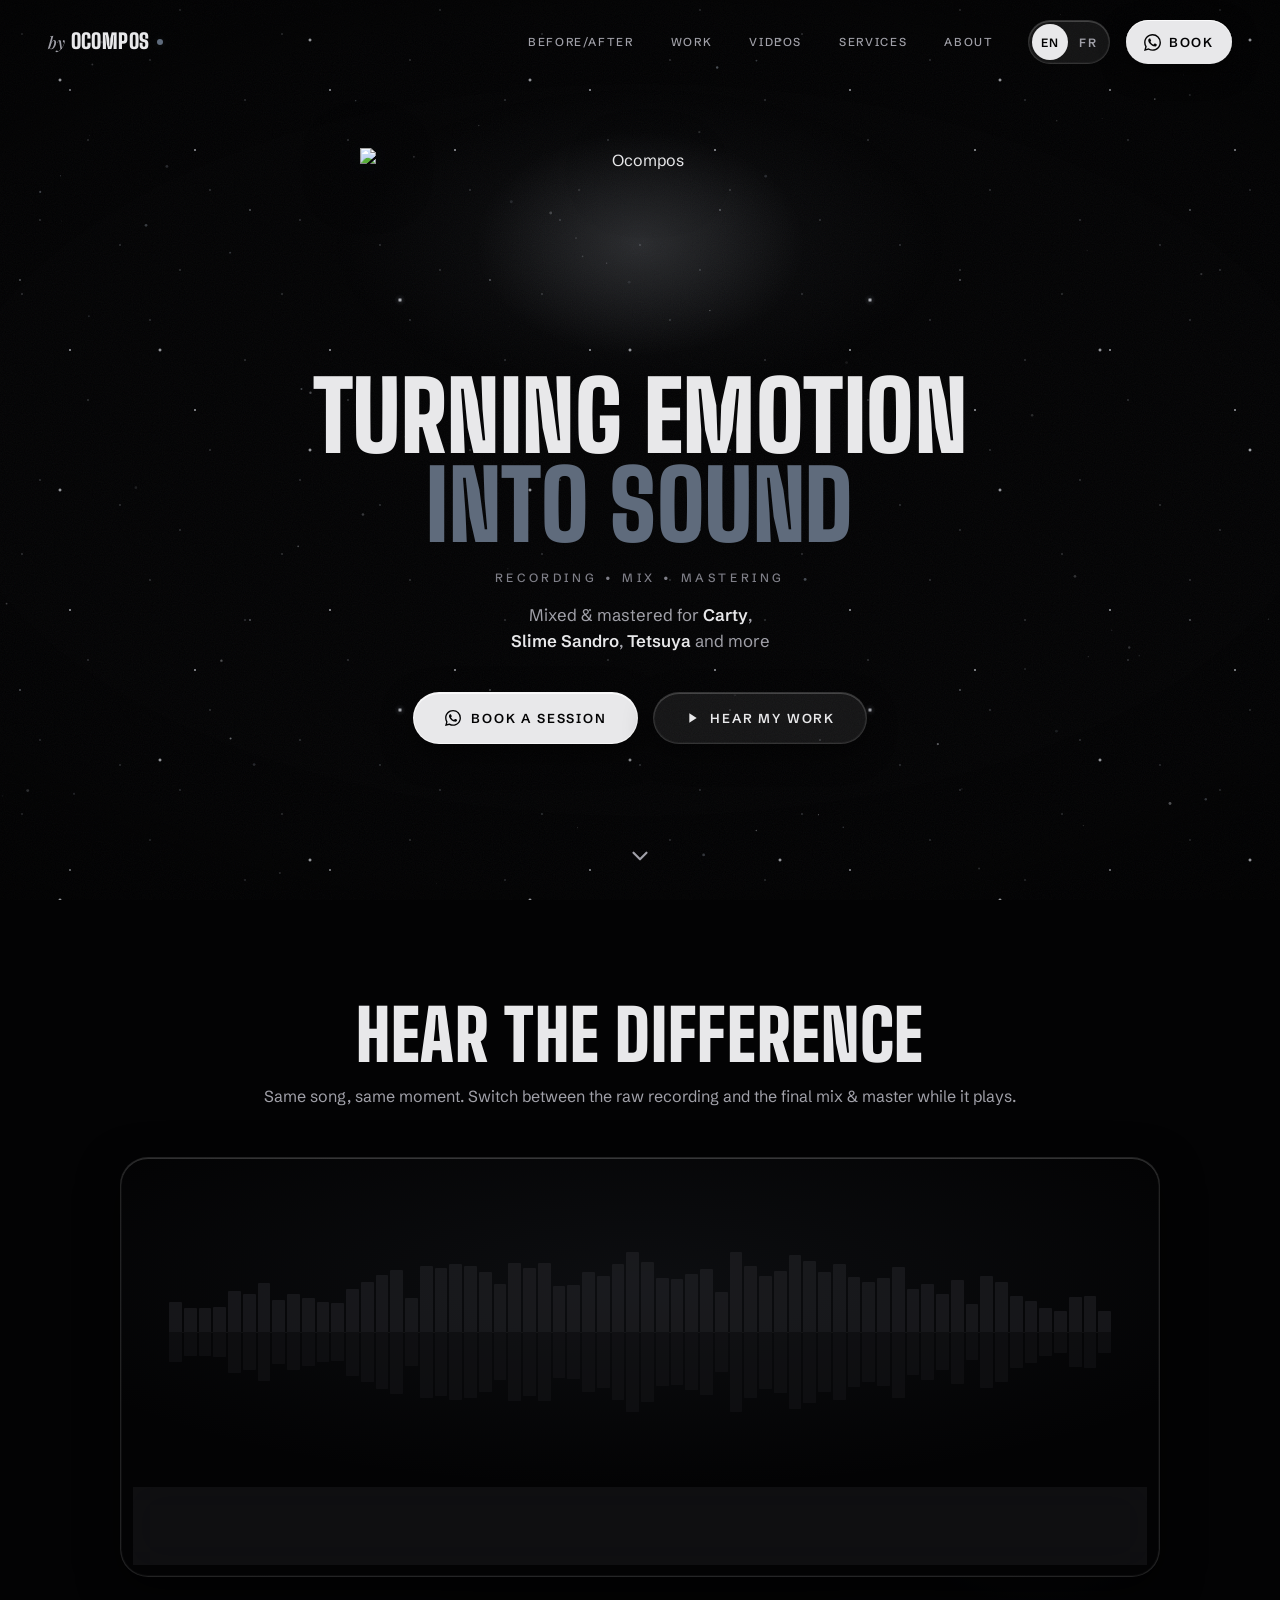
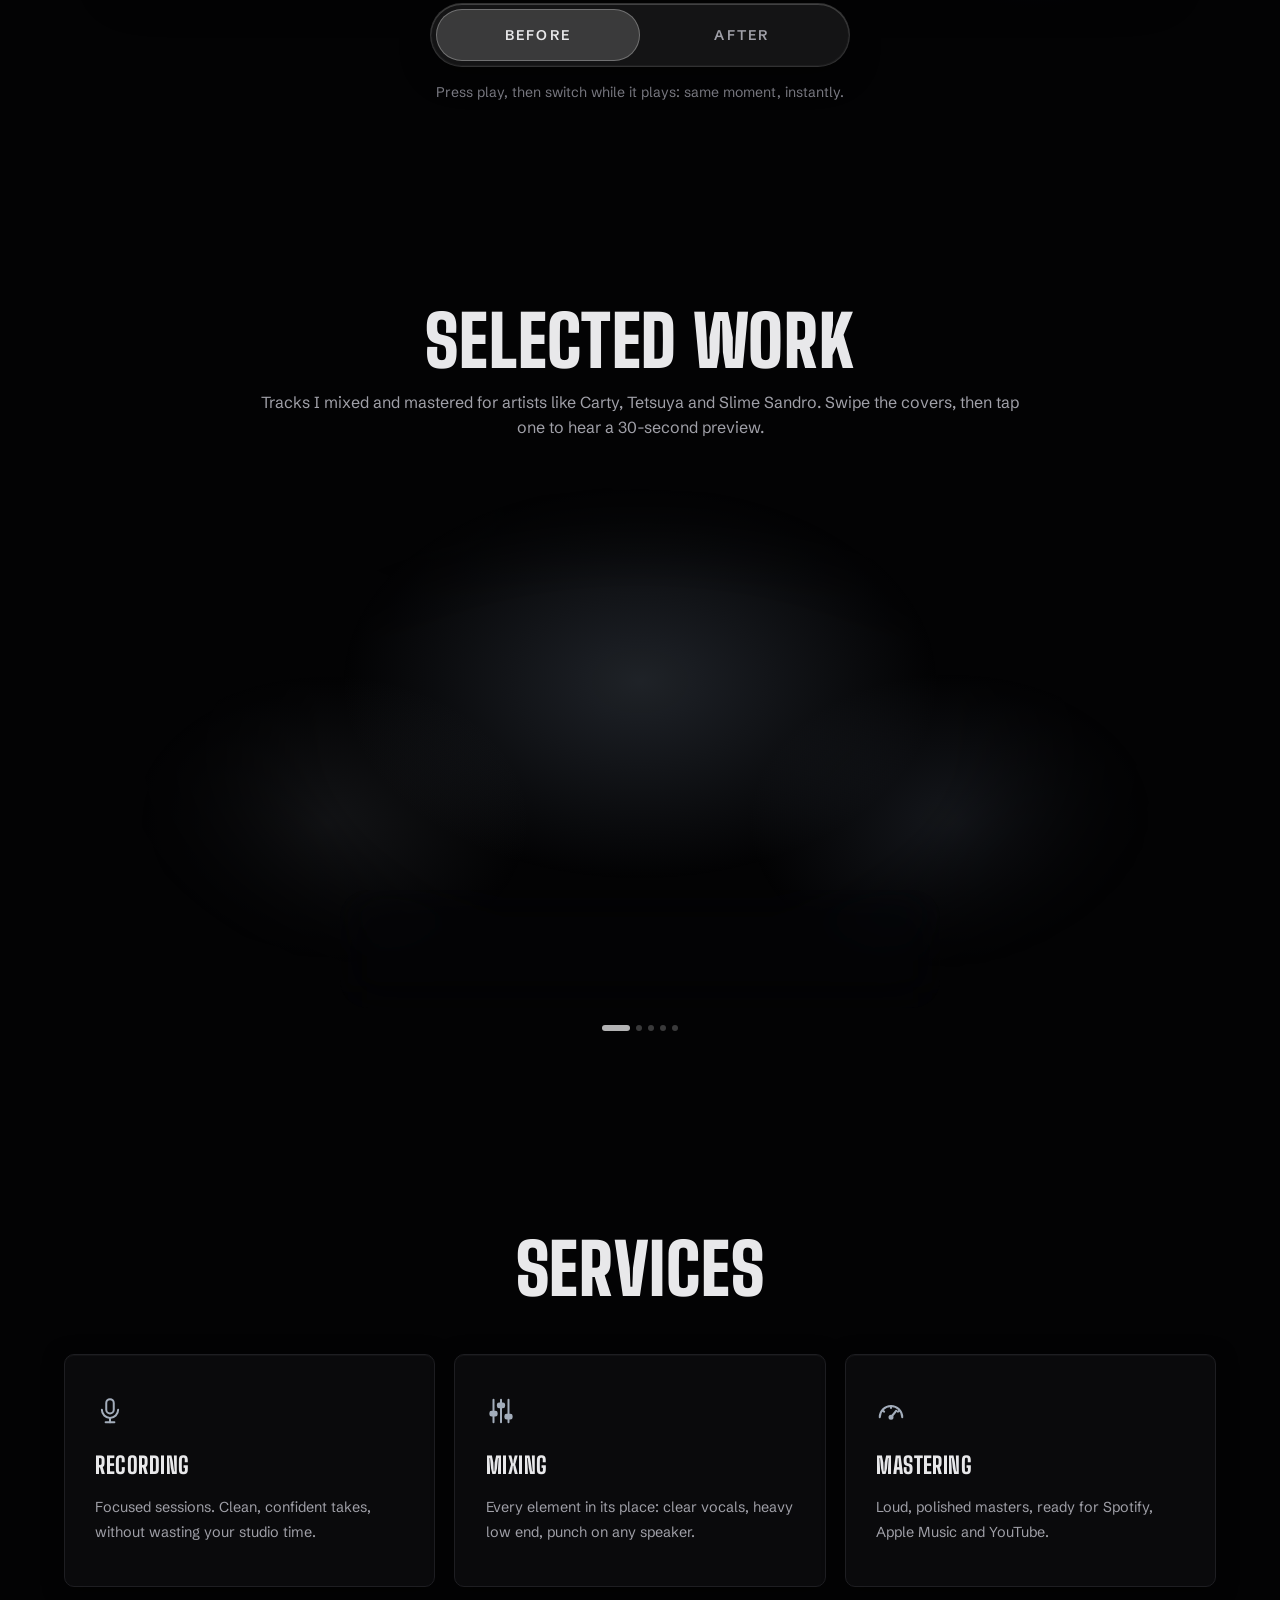
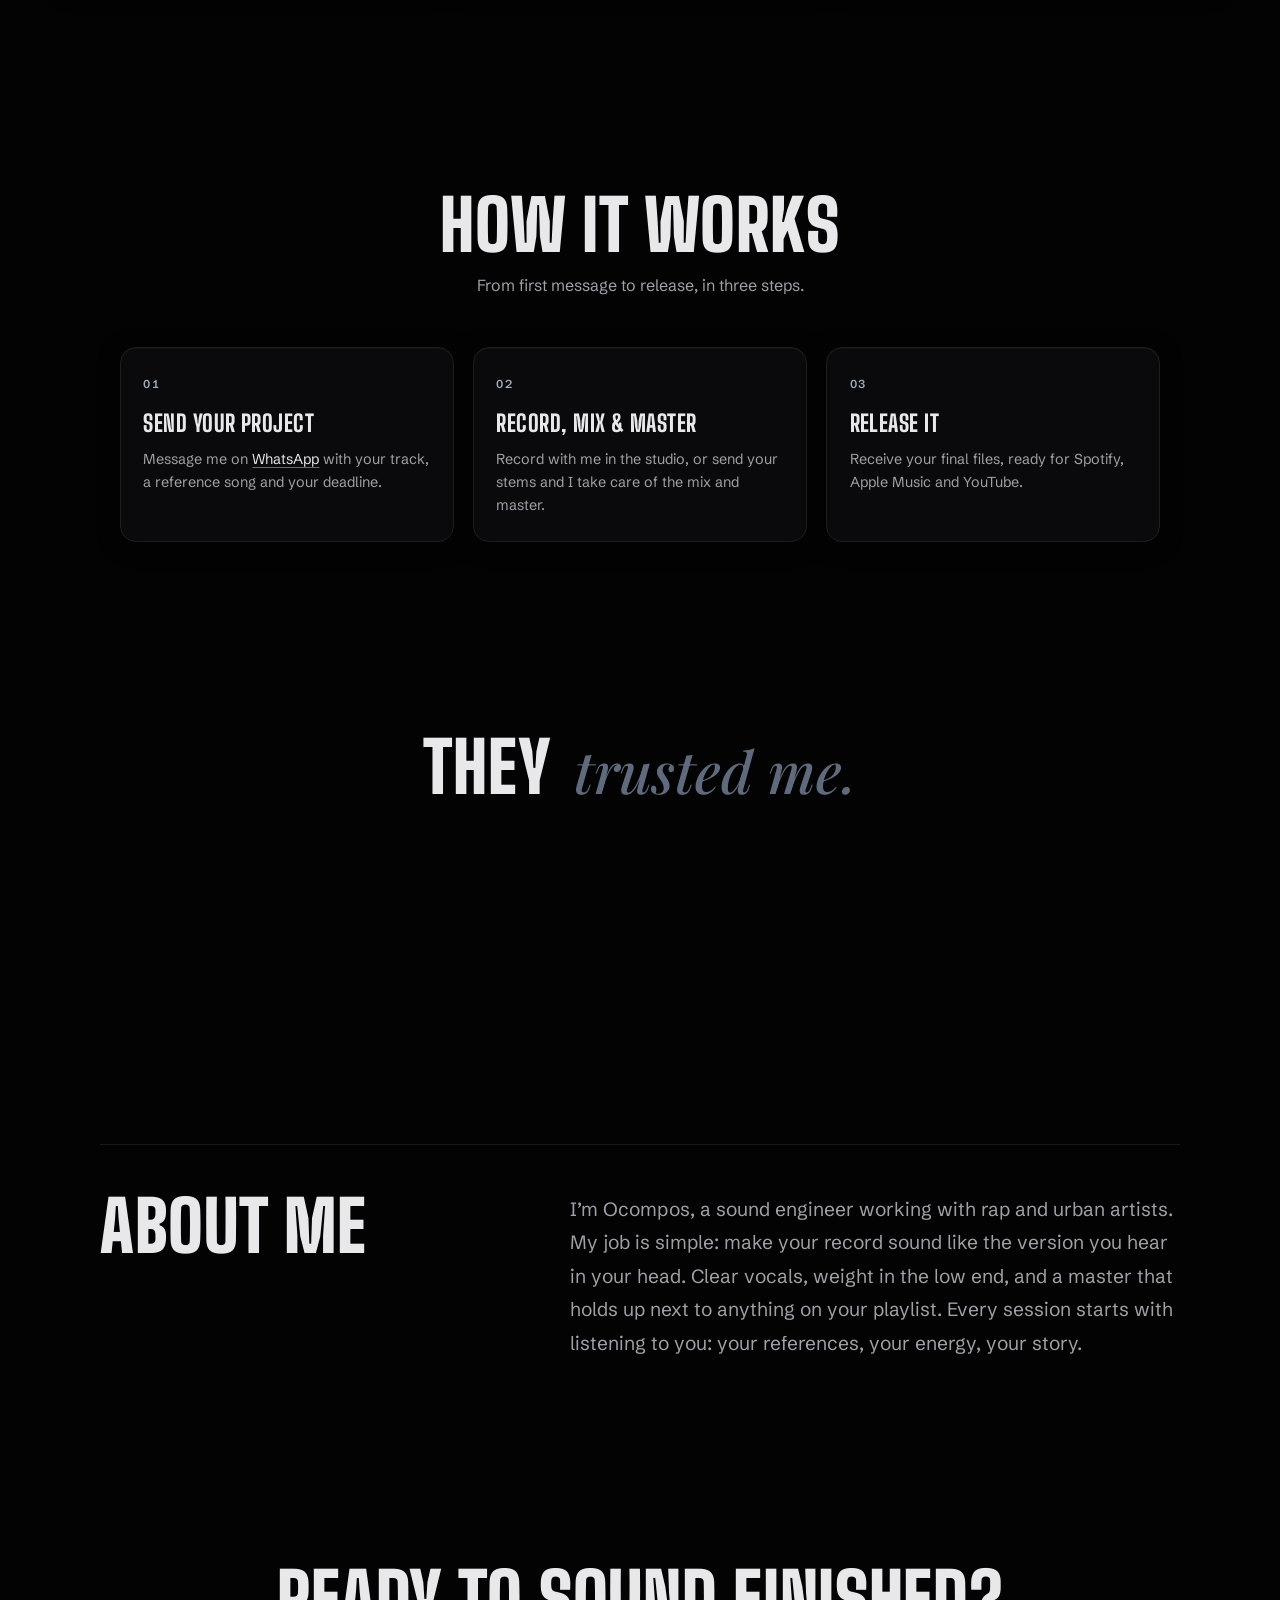
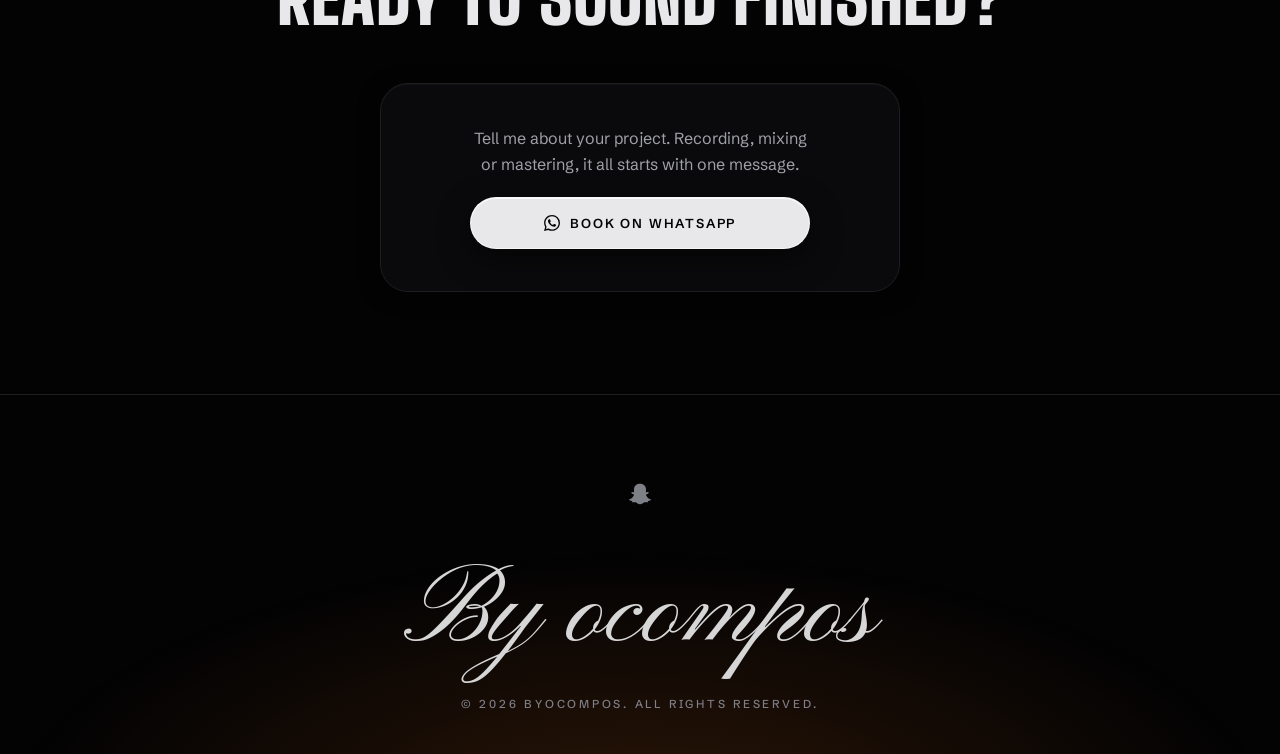
==== commit 106b9b51: "Rework landing: before/after first, smoother song swipe, new type - Before/after moves right after t" ====
--- a/index.html
+++ b/index.html
@@ -12,7 +12,8 @@
   <link rel="canonical" href="https://rossviecode.github.io/portfolio-site/" />
   <link rel="icon" href="favicon.svg" type="image/svg+xml" />
   <link rel="alternate" hreflang="en" href="https://rossviecode.github.io/portfolio-site/" />
-  <link rel="alternate" hreflang="fr" href="https://rossviecode.github.io/portfolio-site/" />
+  <link rel="alternate" hreflang="fr" href="https://rossviecode.github.io/portfolio-site/?lang=fr" />
+  <link rel="alternate" hreflang="x-default" href="https://rossviecode.github.io/portfolio-site/" />
 
   <!-- Open Graph (link previews on WhatsApp, Instagram, Facebook…) -->
   <meta property="og:type" content="website" />
@@ -38,7 +39,7 @@
   <link rel="preconnect" href="https://fonts.googleapis.com">
   <link rel="preconnect" href="https://fonts.gstatic.com" crossorigin="anonymous">
   <link
-    href="https://fonts.googleapis.com/css2?family=Roboto:wght@500;600&family=Inter:wght@400;500;600&family=Plus+Jakarta+Sans:wght@700;800&family=Playfair+Display:ital,wght@1,500&family=Pinyon+Script&display=swap"
+    href="https://fonts.googleapis.com/css2?family=Big+Shoulders+Display:wght@700;800;900&family=Schibsted+Grotesk:wght@400;500;600;700&family=Playfair+Display:ital,wght@1,500&family=Pinyon+Script&display=swap"
     rel="stylesheet">
 
   <link rel="stylesheet" href="style.css">
@@ -48,23 +49,26 @@
 
   <a class="skip-link" href="#main" data-i18n="skip">skip to content</a>
 
-  <!-- Animated Background Canvas (kept for other sections) -->
-  <canvas id="starfield"></canvas>
-
-  <!-- Preloader -->
-  <div id="preloader">
-    <div class="loader-circle"></div>
-  </div>
+  <!-- Scroll progress: a hairline across the top (CSS scroll timeline; script.js fallback). -->
+  <div class="progress" aria-hidden="true"></div>
+
+  <!-- Drifting dust over the CSS stars (desktop only; script.js skips it on phones). -->
+  <canvas id="starfield" aria-hidden="true"></canvas>
+
+  <!-- Shared WhatsApp glyph (Simple Icons, CC0), referenced with <use href="#i-wa">. -->
+  <svg width="0" height="0" style="position:absolute" aria-hidden="true" focusable="false">
+    <symbol id="i-wa" viewBox="0 0 24 24"><path fill="currentColor" d="M17.472 14.382c-.297-.149-1.758-.867-2.03-.967-.273-.099-.471-.148-.67.15-.197.297-.767.966-.94 1.164-.173.199-.347.223-.644.075-.297-.15-1.255-.463-2.39-1.475-.883-.788-1.48-1.761-1.653-2.059-.173-.297-.018-.458.13-.606.134-.133.298-.347.446-.52.149-.174.198-.298.298-.497.099-.198.05-.371-.025-.52-.075-.149-.669-1.612-.916-2.207-.242-.579-.487-.5-.669-.51-.173-.008-.371-.01-.57-.01-.198 0-.52.074-.792.372-.272.297-1.04 1.016-1.04 2.479 0 1.462 1.065 2.875 1.213 3.074.149.198 2.096 3.2 5.077 4.487.709.306 1.262.489 1.694.625.712.227 1.36.195 1.871.118.571-.085 1.758-.719 2.006-1.413.248-.694.248-1.289.173-1.413-.074-.124-.272-.198-.57-.347m-5.421 7.403h-.004a9.87 9.87 0 01-5.031-1.378l-.361-.214-3.741.982.998-3.648-.235-.374a9.86 9.86 0 01-1.51-5.26c.001-5.45 4.436-9.884 9.888-9.884 2.64 0 5.122 1.03 6.988 2.898a9.825 9.825 0 012.893 6.994c-.003 5.45-4.437 9.884-9.885 9.884m8.413-18.297A11.815 11.815 0 0012.05 0C5.495 0 .16 5.335.157 11.892c0 2.096.547 4.142 1.588 5.945L.057 24l6.305-1.654a11.882 11.882 0 005.683 1.448h.005c6.554 0 11.89-5.335 11.893-11.893a11.821 11.821 0 00-3.48-8.413Z" /></symbol>
+  </svg>
 
   <!-- Mobile Nav Overlay -->
   <div class="mobile-nav" id="mobile-nav">
-    <a href="#sounds" style="--i:0" data-i18n="nav.work">work</a>
-    <a href="portfolio.html" style="--i:1" data-i18n="nav.videos">videos</a>
-    <a href="#before-after" style="--i:2" data-i18n="nav.ab">before/after</a>
+    <a href="#before-after" style="--i:0" data-i18n="nav.ab">before/after</a>
+    <a href="#sounds" style="--i:1" data-i18n="nav.work">work</a>
+    <a href="portfolio.html" style="--i:2" data-i18n="nav.videos">videos</a>
     <a href="#services" style="--i:3" data-i18n="nav.services">services</a>
     <a href="#process" style="--i:4" data-i18n="nav.process">how it works</a>
     <a href="#about" style="--i:5" data-i18n="nav.about">about</a>
-    <a href="#contact" style="--i:6" data-i18n="nav.book">book a session</a>
+    <a data-wa href="https://wa.me/250791207108" target="_blank" rel="noopener noreferrer" style="--i:6" data-i18n="nav.book">book a session</a>
   </div>
 
   <!-- Header -->
@@ -74,9 +78,9 @@
       <span class="sr-only">by Ocompos</span>
     </div>
     <nav aria-label="main">
+      <a href="#before-after" data-i18n="nav.ab">Before/After</a>
       <a href="#sounds" data-i18n="nav.work">Work</a>
       <a href="portfolio.html" data-i18n="nav.videos">Videos</a>
-      <a href="#before-after" data-i18n="nav.ab">Before/After</a>
       <a href="#services" data-i18n="nav.services">Services</a>
       <a href="#about" data-i18n="nav.about">About</a>
     </nav>
@@ -84,6 +88,9 @@
     <button class="lang-toggle" type="button" aria-label="Passer le site en français">
       <span data-lang="en" class="is-active">EN</span><span data-lang="fr">FR</span>
     </button>
+    <a class="header-book" data-wa href="https://wa.me/250791207108" target="_blank" rel="noopener noreferrer">
+      <svg viewBox="0 0 24 24" aria-hidden="true" focusable="false"><use href="#i-wa" /></svg><span data-i18n="nav.bookShort">Book</span>
+    </a>
     <button class="hamburger" type="button" aria-label="menu" aria-expanded="false" aria-controls="mobile-nav">
       <span></span><span></span><span></span>
     </button>
@@ -91,161 +98,36 @@
     
   <main id="main">
     <!-- ========================================== -->
-    <!-- HERO SECTION - 3D Interactive -->
+    <!-- HERO: the logo on the dark starfield -->
     <!-- ========================================== -->
     <section class="hero" id="home">
-      <div class="hero-container" id="hero3d">
-        <!-- Starry background -->
-        <div class="stars"></div>
-
-        <!-- .hero-fade: GSAP mobile fade. .hero-content: JS 3D tilt (desktop). Never the same element. -->
-        <div class="hero-fade">
-        <div class="hero-content" id="heroContent">
-          <!-- Centered Hero Logo: GSAP animates .hero-logo-wrap; CSS hover stays on .hero-logo -->
-          <div class="hero-logo-container">
-            <div class="hero-logo-wrap">
-              <!-- Glow follows the pointer / finger and flares on touch and scroll (script.js) -->
-              <span class="hero-glow" aria-hidden="true"></span>
-              <picture>
-                <source srcset="resource/logo-ocompos.webp" type="image/webp" />
-                <img src="resource/logo-ocompos.png" alt="Ocompos" class="hero-logo" width="1100" height="378" />
-              </picture>
-            </div>
-          </div>
-
-          <h1 class="title" data-i18n="hero.title">Turning emotion <span class="highlight">into sound</span></h1>
-
-          <p class="subtitle" data-i18n="hero.sub">Recording • Mix • Mastering</p>
-
-          <!-- GSAP animates .hero-actions; .btn keeps its CSS hover lift -->
+      <div class="hero-content hero-stage">
+        <picture class="hero-logo-wrap">
+          <source srcset="resource/logo-ocompos.webp" type="image/webp" />
+          <img src="resource/logo-ocompos.png" alt="Ocompos" class="hero-logo" width="1100" height="378" fetchpriority="high" />
+        </picture>
+
+        <h1 class="title" data-i18n="hero.title">Turning emotion <span class="highlight">into sound</span></h1>
+
+        <p class="subtitle" data-i18n="hero.sub">Recording • Mix • Mastering</p>
+
+        <p class="hero-credits" data-i18n="hero.credits">Mixed &amp; mastered for <strong>Carty</strong>, <strong>Slime Sandro</strong>, <strong>Tetsuya</strong> and more</p>
+
           <div class="hero-actions">
             <a class="btn btn-filled" data-wa href="https://wa.me/250791207108?text=Hi%20Ocompos%2C%20I%27d%20like%20to%20book%20a%20session.%0A%0AProject%20%28recording%20/%20mix%20/%20master%29%3A%0AArtist%20name%3A%0APreferred%20date%3A" target="_blank" rel="noopener noreferrer">
               <svg class="btn-icon-wa" viewBox="0 0 24 24" aria-hidden="true" focusable="false"><path d="M17.472 14.382c-.297-.149-1.758-.867-2.03-.967-.273-.099-.471-.148-.67.15-.197.297-.767.966-.94 1.164-.173.199-.347.223-.644.075-.297-.15-1.255-.463-2.39-1.475-.883-.788-1.48-1.761-1.653-2.059-.173-.297-.018-.458.13-.606.134-.133.298-.347.446-.52.149-.174.198-.298.298-.497.099-.198.05-.371-.025-.52-.075-.149-.669-1.612-.916-2.207-.242-.579-.487-.5-.669-.51-.173-.008-.371-.01-.57-.01-.198 0-.52.074-.792.372-.272.297-1.04 1.016-1.04 2.479 0 1.462 1.065 2.875 1.213 3.074.149.198 2.096 3.2 5.077 4.487.709.306 1.262.489 1.694.625.712.227 1.36.195 1.871.118.571-.085 1.758-.719 2.006-1.413.248-.694.248-1.289.173-1.413-.074-.124-.272-.198-.57-.347m-5.421 7.403h-.004a9.87 9.87 0 01-5.031-1.378l-.361-.214-3.741.982.998-3.648-.235-.374a9.86 9.86 0 01-1.51-5.26c.001-5.45 4.436-9.884 9.888-9.884 2.64 0 5.122 1.03 6.988 2.898a9.825 9.825 0 012.893 6.994c-.003 5.45-4.437 9.884-9.885 9.884m8.413-18.297A11.815 11.815 0 0012.05 0C5.495 0 .16 5.335.157 11.892c0 2.096.547 4.142 1.588 5.945L.057 24l6.305-1.654a11.882 11.882 0 005.683 1.448h.005c6.554 0 11.89-5.335 11.893-11.893a11.821 11.821 0 00-3.48-8.413Z" /></svg>
               <span data-i18n="hero.book">Book a session</span>
             </a>
-            <a href="#sounds" class="btn btn-outline">
+            <a href="#before-after" class="btn btn-outline" data-play-featured>
               <svg class="btn-icon-lead" viewBox="0 0 24 24" aria-hidden="true" focusable="false"><path d="M8 5v14l11-7z" /></svg>
               <span data-i18n="hero.listen">Hear my work</span>
             </a>
           </div>
-        </div>
-        </div>
-      </div>
-    </section>
-
-    <!-- ========================================== -->
-    <!-- tOP SONGS BY ME -->
-    <!-- To add a track: copy one <li>, bump the number, point data-audio at the file. -->
-    <!-- ========================================== -->
-    <section id="sounds">
-      <div class="sec-head reveal">
-        <h2 class="section-title" data-i18n="sounds.title">selected work</h2>
-        <p class="sec-desc" data-i18n="sounds.desc">Tracks I mixed and mastered for artists like Carty, Tetsuya and Slime Sandro. Swipe the covers, then tap one to hear a 30-second preview.</p>
-      </div>
-
-      <div class="player reveal" data-player>
-        <!-- Soft light behind the glass; takes the active track's cover when it has one. -->
-        <div class="player-ambient" aria-hidden="true"></div>
-
-        <!-- 3D card carousel. To show artwork, set data-cover="resource/your-cover.jpg" on a track;
-             empty data-cover keeps the plain placeholder. -->
-        <ol class="playlist" aria-label="tracks" data-i18n-attr="aria-label:player.tracks">
-          <li>
-            <button class="track" type="button" data-audio="resource/audio/carty-bamboula.mp3" data-title="CARTY — BAMBOULA"
-              data-meta="Mix &amp; Master · Prod. Jallen Rhys" data-year="2025" data-cover="resource/covers/carty.webp">
-              <span class="track-cover" aria-hidden="true"></span>
-              <span class="track-num">01</span>
-              <span class="eq" aria-hidden="true"><i></i><i></i><i></i></span>
-              <span class="track-text">
-                <span class="track-title">CARTY — BAMBOULA</span>
-                <span class="track-year">2025</span>
-                <span class="track-meta">Mix &amp; Master · Prod. Jallen Rhys</span>
-              </span>
-            </button>
-          </li>
-          <li>
-            <button class="track" type="button" data-audio="resource/audio/attentat.mp3"
-              data-title="Slime Sandro x Lil Kee x GGORDO — ATTENTAT"
-              data-meta="Mix &amp; Master · Prod. Demaza 67" data-year="2025" data-cover="resource/covers/attentat.webp">
-              <span class="track-cover" aria-hidden="true"></span>
-              <span class="track-num">02</span>
-              <span class="eq" aria-hidden="true"><i></i><i></i><i></i></span>
-              <span class="track-text">
-                <span class="track-title">Slime Sandro x Lil Kee x GGORDO — ATTENTAT</span>
-                <span class="track-year">2025</span>
-                <span class="track-meta">Mix &amp; Master · Prod. Demaza 67</span>
-              </span>
-            </button>
-          </li>
-          <li>
-            <button class="track" type="button" data-audio="resource/audio/carty-bastos-after.mp3" data-title="CARTY — BASTOS"
-              data-meta="Mix &amp; Master" data-year="2025" data-cover="resource/covers/carty.webp">
-              <span class="track-cover" aria-hidden="true"></span>
-              <span class="track-num">03</span>
-              <span class="eq" aria-hidden="true"><i></i><i></i><i></i></span>
-              <span class="track-text">
-                <span class="track-title">CARTY — BASTOS</span>
-                <span class="track-year">2025</span>
-                <span class="track-meta">Mix &amp; Master</span>
-              </span>
-            </button>
-          </li>
-          <li>
-            <button class="track" type="button" data-audio="resource/audio/tetsuya-ndolo.mp3" data-title="TETSUYA — NDOLO"
-              data-meta="Mix &amp; Master" data-year="2025" data-cover="resource/covers/tetsuya-ndolo.webp">
-              <span class="track-cover" aria-hidden="true"></span>
-              <span class="track-num">04</span>
-              <span class="eq" aria-hidden="true"><i></i><i></i><i></i></span>
-              <span class="track-text">
-                <span class="track-title">TETSUYA — NDOLO</span>
-                <span class="track-year">2025</span>
-                <span class="track-meta">Mix &amp; Master</span>
-              </span>
-            </button>
-          </li>
-          <li>
-            <button class="track" type="button" data-audio="resource/audio/ybs-range-rover.mp3" data-title="YBS — RANGE ROVER"
-              data-meta="Mix &amp; Master" data-year="2025" data-cover="resource/covers/ybs-range-rover.webp">
-              <span class="track-cover" aria-hidden="true"></span>
-              <span class="track-num">05</span>
-              <span class="eq" aria-hidden="true"><i></i><i></i><i></i></span>
-              <span class="track-text">
-                <span class="track-title">YBS — RANGE ROVER</span>
-                <span class="track-year">2025</span>
-                <span class="track-meta">Mix &amp; Master</span>
-              </span>
-            </button>
-          </li>
-        </ol>
-
-        <!-- Floating transport pill -->
-        <div class="player-bar glass">
-          <span class="now-cover" aria-hidden="true"></span>
-          <div class="player-info">
-            <p class="now-title">track</p>
-            <p class="now-meta">&nbsp;</p>
-          </div>
-          <div class="player-controls">
-            <button class="player-skip" type="button" data-step="-1" aria-label="previous track" data-i18n-attr="aria-label:player.prev">
-              <svg viewBox="0 0 24 24" aria-hidden="true"><path d="M6 5v14M19 5l-9 7 9 7z" /></svg>
-            </button>
-            <button class="player-toggle" type="button" aria-label="play" disabled>
-              <svg class="icon-play" viewBox="0 0 24 24" aria-hidden="true"><path d="M8 5v14l11-7z" /></svg>
-              <svg class="icon-pause" viewBox="0 0 24 24" aria-hidden="true"><path d="M6 5h4v14H6zM14 5h4v14h-4z" /></svg>
-            </button>
-            <button class="player-skip" type="button" data-step="1" aria-label="next track" data-i18n-attr="aria-label:player.next">
-              <svg viewBox="0 0 24 24" aria-hidden="true"><path d="M18 5v14M5 5l9 7-9 7z" /></svg>
-            </button>
-          </div>
-          <div class="seek-row">
-            <time class="t-cur">0:00</time>
-            <input class="seek" type="range" min="0" max="100" step="0.1" value="0" aria-label="seek" disabled />
-            <time class="t-dur">0:00</time>
-          </div>
-        </div>
-        <div class="player-dots" role="group" aria-label="choose a track" data-i18n-attr="aria-label:player.choose"></div>
-        <p class="sr-only" aria-live="polite" data-player-status></p>
-      </div>
+      </div>
+
+      <a class="scroll-cue" href="#before-after" aria-label="selected work" data-i18n-attr="aria-label:ab.title">
+        <svg viewBox="0 0 24 24" aria-hidden="true" focusable="false"><path d="M6 9l6 6 6-6" /></svg>
+      </a>
     </section>
 
     <!-- ========================================== -->
@@ -254,12 +136,11 @@
     <!-- ========================================== -->
     <section id="before-after">
       <div class="sec-head reveal">
-        <!-- <p class="eyebrow">02 / before &amp; after</p> -->
-        <h2 class="section-title" data-i18n="ab.title">before / after</h2>
+        <h2 class="section-title" data-i18n="ab.title">hear the difference</h2>
         <p class="sec-desc" data-i18n="ab.desc">Same song, same moment. Switch between the raw recording and the final mix &amp; master while it plays.</p>
       </div>
 
-      <div class="ab reveal" data-ab>
+      <div class="ab" data-ab data-side="raw">
         <!-- Soft light for the glass toolbar, caption and transport to blur. -->
         <div class="ab-ambient" aria-hidden="true"></div>
 
@@ -287,9 +168,12 @@
 
           <!-- Before / After switch -->
           <div class="ab-toggle" role="group" aria-label="version" data-i18n-attr="aria-label:ab.version">
+            <span class="ab-toggle-thumb" aria-hidden="true"></span>
             <button type="button" class="ab-opt" data-side="raw" aria-pressed="true" data-i18n="ab.before">Before</button>
             <button type="button" class="ab-opt" data-side="final" aria-pressed="false" data-i18n="ab.after">After</button>
           </div>
+
+          <p class="ab-hint" data-i18n="ab.hint">Press play, then switch while it plays: same moment, instantly.</p>
 
           <!-- Hidden: script.js still drives these; the waveform shows progress instead. -->
           <div class="seek-row" hidden>
@@ -299,6 +183,118 @@
           </div>
           <p class="ab-note" data-ab-status hidden>loading…</p>
         </div>
+      </div>
+    </section>
+
+    <!-- ========================================== -->
+    <!-- tOP SONGS BY ME -->
+    <!-- To add a track: copy one <li>, bump the number, point data-audio at the file. -->
+    <!-- ========================================== -->
+    <section id="sounds">
+      <div class="sec-head reveal">
+        <h2 class="section-title" data-i18n="sounds.title">selected work</h2>
+        <p class="sec-desc" data-i18n="sounds.desc">Tracks I mixed and mastered for artists like Carty, Tetsuya and Slime Sandro. Swipe the covers, then tap one to hear a 30-second preview.</p>
+      </div>
+
+      <div class="player" data-player>
+        <!-- Soft light behind the glass; takes the active track's cover when it has one. -->
+        <div class="player-ambient" aria-hidden="true"></div>
+
+        <!-- 3D card carousel. To show artwork, set data-cover="resource/your-cover.jpg" on a track;
+             empty data-cover keeps the plain placeholder. -->
+        <div class="playlist-frame">
+        <ol class="playlist" aria-label="tracks" data-i18n-attr="aria-label:player.tracks">
+          <li>
+            <button class="track" type="button" data-audio="resource/audio/carty-bamboula.mp3" data-title="CARTY — BAMBOULA"
+              data-meta="" data-year="2025" data-cover="resource/covers/carty.webp">
+              <span class="track-cover" aria-hidden="true"></span>
+              <span class="track-num">01</span>
+              <span class="eq" aria-hidden="true"><i></i><i></i><i></i></span>
+              <span class="track-text">
+                <span class="track-title">CARTY — BAMBOULA</span>
+                <span class="track-year">2025</span>
+              </span>
+            </button>
+          </li>
+          <li>
+            <button class="track" type="button" data-audio="resource/audio/attentat.mp3"
+              data-title="Slime Sandro x Lil Kee x GGORDO — ATTENTAT"
+              data-meta="" data-year="2025" data-cover="resource/covers/attentat.webp">
+              <span class="track-cover" aria-hidden="true"></span>
+              <span class="track-num">02</span>
+              <span class="eq" aria-hidden="true"><i></i><i></i><i></i></span>
+              <span class="track-text">
+                <span class="track-title">Slime Sandro x Lil Kee x GGORDO — ATTENTAT</span>
+                <span class="track-year">2025</span>
+              </span>
+            </button>
+          </li>
+          <li>
+            <button class="track" type="button" data-audio="resource/audio/carty-bastos-after.mp3" data-title="CARTY — BASTOS"
+              data-meta="" data-year="2025" data-cover="resource/covers/carty.webp">
+              <span class="track-cover" aria-hidden="true"></span>
+              <span class="track-num">03</span>
+              <span class="eq" aria-hidden="true"><i></i><i></i><i></i></span>
+              <span class="track-text">
+                <span class="track-title">CARTY — BASTOS</span>
+                <span class="track-year">2025</span>
+              </span>
+            </button>
+          </li>
+          <li>
+            <button class="track" type="button" data-audio="resource/audio/tetsuya-ndolo.mp3" data-title="TETSUYA — NDOLO"
+              data-meta="" data-year="2025" data-cover="resource/covers/tetsuya-ndolo.webp">
+              <span class="track-cover" aria-hidden="true"></span>
+              <span class="track-num">04</span>
+              <span class="eq" aria-hidden="true"><i></i><i></i><i></i></span>
+              <span class="track-text">
+                <span class="track-title">TETSUYA — NDOLO</span>
+                <span class="track-year">2025</span>
+              </span>
+            </button>
+          </li>
+          <li>
+            <button class="track" type="button" data-audio="resource/audio/ybs-range-rover.mp3" data-title="YBS — RANGE ROVER"
+              data-meta="" data-year="2025" data-cover="resource/covers/ybs-range-rover.webp">
+              <span class="track-cover" aria-hidden="true"></span>
+              <span class="track-num">05</span>
+              <span class="eq" aria-hidden="true"><i></i><i></i><i></i></span>
+              <span class="track-text">
+                <span class="track-title">YBS — RANGE ROVER</span>
+                <span class="track-year">2025</span>
+              </span>
+            </button>
+          </li>
+        </ol>
+        </div>
+
+        <!-- Floating transport pill -->
+        <div class="player-bar glass">
+          <span class="now-cover" aria-hidden="true"></span>
+          <div class="player-info">
+            <p class="now-title">track</p>
+            <p class="now-meta">&nbsp;</p>
+          </div>
+          <div class="player-controls">
+            <button class="player-skip" type="button" data-step="-1" aria-label="previous track" data-i18n-attr="aria-label:player.prev">
+              <svg viewBox="0 0 24 24" aria-hidden="true"><path d="M6 5v14M19 5l-9 7 9 7z" /></svg>
+            </button>
+            <button class="player-toggle" type="button" aria-label="play" disabled>
+              <svg class="icon-play" viewBox="0 0 24 24" aria-hidden="true"><path d="M8 5v14l11-7z" /></svg>
+              <svg class="icon-pause" viewBox="0 0 24 24" aria-hidden="true"><path d="M6 5h4v14H6zM14 5h4v14h-4z" /></svg>
+            </button>
+            <button class="player-skip" type="button" data-step="1" aria-label="next track" data-i18n-attr="aria-label:player.next">
+              <svg viewBox="0 0 24 24" aria-hidden="true"><path d="M18 5v14M5 5l9 7-9 7z" /></svg>
+            </button>
+          </div>
+          <div class="seek-row">
+            <time class="t-cur">0:00</time>
+            <input class="seek" type="range" min="0" max="100" step="0.1" value="0" aria-label="seek" disabled />
+            <time class="t-dur">0:00</time>
+          </div>
+        </div>
+        <div class="player-dots" role="group" aria-label="choose a track" data-i18n-attr="aria-label:player.choose"></div>
+        <p class="sr-only" aria-live="polite" data-player-status></p>
       </div>
     </section>
 
@@ -346,16 +342,6 @@
             <p data-i18n="svc.master.p">Loud, polished masters, ready for Spotify, Apple Music and YouTube.</p>
           </article>
         </div>
-        <div class="svc-cell reveal">
-          <article class="svc-item">
-            <svg class="svc-glyph" viewBox="0 0 24 24" fill="none" stroke="currentColor" stroke-width="1.6"
-              stroke-linecap="round" stroke-linejoin="round" aria-hidden="true" focusable="false">
-              <path d="M2 12h2.5l2-5 3 11 3-14 3 16 2.5-8H22" />
-            </svg>
-            <h3 data-i18n="svc.sd.h">Sound Design</h3>
-            <p data-i18n="svc.sd.p">Foley, ambiences and sonic branding for film, ads and content.</p>
-          </article>
-        </div>
       </div>
     </section>
 
@@ -371,7 +357,7 @@
         <li class="step reveal">
           <span class="step-num">01</span>
           <h3 data-i18n="proc.1.h">Send your project</h3>
-          <p data-i18n="proc.1.p">Message me on WhatsApp with your track, a reference song and your deadline.</p>
+          <p data-i18n="proc.1.p">Message me on <a data-wa href="https://wa.me/250791207108" target="_blank" rel="noopener noreferrer">WhatsApp</a> with your track, a reference song and your deadline.</p>
         </li>
         <li class="step reveal">
           <span class="step-num">02</span>
@@ -391,7 +377,7 @@
     <!-- ========================================== -->
     <section id="trusted" class="trusted-section">
       <div class="trusted-header reveal">
-        <h2 class="trusted-title" data-i18n="collab.title">previous <span class="purple-italic">collaborations.</span></h2>
+        <h2 class="trusted-title" data-i18n="collab.title">they <span class="purple-italic">trusted me.</span></h2>
       </div>
 
       <div class="carousel-wrapper">
@@ -425,16 +411,9 @@
 
     <!-- About -->
     <section id="about">
-      <div class="about-container reveal">
-        <div class="about-img">
-          <img loading="lazy" decoding="async" src="resource/logo.jpeg" alt="Ocompos"
-            onerror="this.onerror=null; this.src='data:image/svg+xml;utf8,<svg xmlns=\'http://www.w3.org/2000/svg\' width=\'100%\' height=\'100%\'><rect width=\'100%\' height=\'100%\' fill=\'#070a10\'/></svg>'" />
-        </div>
-        <div class="about-content">
-          <h2 class="section-title about-title" data-i18n="about.title">about me</h2>
-          <p data-i18n="about.body">I’m Ocompos, a sound engineer working with rap and urban artists. My job is simple: make your record sound like the version you hear in your head. Clear vocals, weight in the low end, and a master that holds up next to anything on your playlist. Every session starts with listening to you: your references, your energy, your story.</p>
-          <a href="#contact" class="glass-btn hover-scale" data-scroll-to-contact data-i18n="about.cta">Work with me</a>
-        </div>
+      <div class="about reveal">
+        <h2 class="section-title about-title" data-i18n="about.title">about me</h2>
+        <p class="about-text" data-i18n="about.body">I’m Ocompos, a sound engineer working with rap and urban artists. My job is simple: make your record sound like the version you hear in your head. Clear vocals, weight in the low end, and a master that holds up next to anything on your playlist. Every session starts with listening to you: your references, your energy, your story.</p>
       </div>
     </section>
 
@@ -454,13 +433,6 @@
       <!-- === SOCIAL ACTIONS === Brand marks: Simple Icons (CC0). Buttons whose href still contains
            "REPLACE_WITH" are hidden by script.js until a real URL is set. -->
       <nav class="social-row reveal" aria-label="Social links" data-i18n-attr="aria-label:contact.social">
-        <a class="glass-btn social-btn" href="https://www.snapchat.com/add/alaindongjr" target="_blank"
-          rel="noopener noreferrer" aria-label="Snapchat (opens in new tab)">
-          <svg viewBox="0 0 24 24" fill="currentColor" aria-hidden="true" focusable="false">
-            <path d="M12.206.793c.99 0 4.347.276 5.93 3.821.529 1.193.403 3.219.299 4.847l-.003.06c-.012.18-.022.345-.03.51.075.045.203.09.401.09.3-.016.659-.12 1.033-.301.165-.088.344-.104.464-.104.182 0 .359.029.509.09.45.149.734.479.734.838.015.449-.39.839-1.213 1.168-.089.029-.209.075-.344.119-.45.135-1.139.36-1.333.81-.09.224-.061.524.12.868l.015.015c.06.136 1.526 3.475 4.791 4.014.255.044.435.27.42.509 0 .075-.015.149-.045.225-.24.569-1.273.988-3.146 1.271-.059.091-.12.375-.164.57-.029.179-.074.36-.134.553-.076.271-.27.405-.555.405h-.03c-.135 0-.313-.031-.538-.074-.36-.075-.765-.135-1.273-.135-.3 0-.599.015-.913.074-.6.104-1.123.464-1.723.884-.853.599-1.826 1.288-3.294 1.288-.06 0-.119-.015-.18-.015h-.149c-1.468 0-2.427-.675-3.279-1.288-.599-.42-1.107-.779-1.707-.884-.314-.045-.629-.074-.928-.074-.54 0-.958.089-1.272.149-.211.043-.391.074-.54.074-.374 0-.523-.224-.583-.42-.061-.192-.09-.389-.135-.567-.046-.181-.105-.494-.166-.57-1.918-.222-2.95-.642-3.189-1.226-.031-.063-.052-.15-.055-.225-.015-.243.165-.465.42-.509 3.264-.54 4.73-3.879 4.791-4.02l.016-.029c.18-.345.224-.645.119-.869-.195-.434-.884-.658-1.332-.809-.121-.029-.24-.074-.346-.119-1.107-.435-1.257-.93-1.197-1.273.09-.479.674-.793 1.168-.793.146 0 .27.029.383.074.42.194.789.3 1.104.3.234 0 .384-.06.465-.105l-.046-.569c-.098-1.626-.225-3.651.307-4.837C7.392 1.077 10.739.807 11.727.807l.419-.015h.06z" />
-          </svg>
-          <span>Snapchat</span>
-        </a>
         <!-- TODO: Replace with real Spotify playlist ID -->
         <a class="glass-btn social-btn" href="https://open.spotify.com/playlist/REPLACE_WITH_REAL_PLAYLIST_ID"
           target="_blank" rel="noopener noreferrer" aria-label="Spotify (opens in new tab)">
@@ -483,15 +455,24 @@
     <!-- ========================================== -->
     <!-- LUXURY PURPLE FOOTER BANNER -->
     <!-- ========================================== -->
-    <footer class="purple-footer reveal">
+    <footer class="purple-footer">
       <div class="footer-inner">
-        <a href="mailto:contact@byocompos.com" class="footer-email">contact@byocompos.com</a>
-
+        <!-- Unverified address: hidden until it is confirmed. Remove `hidden` to show it. -->
+        <a href="mailto:contact@byocompos.com" class="footer-email" hidden>contact@byocompos.com</a>
+
+        <!-- Profiles still pointing at REPLACE_WITH are hidden by script.js; paste the real profile URL to show one. -->
         <div class="footer-socials">
+          <!-- Snapchat -->
+          <a href="https://www.snapchat.com/add/alaindongjr" target="_blank" rel="noopener noreferrer" aria-label="Snapchat (opens in new tab)">
+            <svg width="22" height="22" viewBox="0 0 24 24" fill="currentColor" aria-hidden="true" focusable="false">
+              <path d="M12.206.793c.99 0 4.347.276 5.93 3.821.529 1.193.403 3.219.299 4.847l-.003.06c-.012.18-.022.345-.03.51.075.045.203.09.401.09.3-.016.659-.12 1.033-.301.165-.088.344-.104.464-.104.182 0 .359.029.509.09.45.149.734.479.734.838.015.449-.39.839-1.213 1.168-.089.029-.209.075-.344.119-.45.135-1.139.36-1.333.81-.09.224-.061.524.12.868l.015.015c.06.136 1.526 3.475 4.791 4.014.255.044.435.27.42.509 0 .075-.015.149-.045.225-.24.569-1.273.988-3.146 1.271-.059.091-.12.375-.164.57-.029.179-.074.36-.134.553-.076.271-.27.405-.555.405h-.03c-.135 0-.313-.031-.538-.074-.36-.075-.765-.135-1.273-.135-.3 0-.599.015-.913.074-.6.104-1.123.464-1.723.884-.853.599-1.826 1.288-3.294 1.288-.06 0-.119-.015-.18-.015h-.149c-1.468 0-2.427-.675-3.279-1.288-.599-.42-1.107-.779-1.707-.884-.314-.045-.629-.074-.928-.074-.54 0-.958.089-1.272.149-.211.043-.391.074-.54.074-.374 0-.523-.224-.583-.42-.061-.192-.09-.389-.135-.567-.046-.181-.105-.494-.166-.57-1.918-.222-2.95-.642-3.189-1.226-.031-.063-.052-.15-.055-.225-.015-.243.165-.465.42-.509 3.264-.54 4.73-3.879 4.791-4.02l.016-.029c.18-.345.224-.645.119-.869-.195-.434-.884-.658-1.332-.809-.121-.029-.24-.074-.346-.119-1.107-.435-1.257-.93-1.197-1.273.09-.479.674-.793 1.168-.793.146 0 .27.029.383.074.42.194.789.3 1.104.3.234 0 .384-.06.465-.105l-.046-.569c-.098-1.626-.225-3.651.307-4.837C7.392 1.077 10.739.807 11.727.807l.419-.015h.06z" />
+            </svg>
+          </a>
+
           <!-- Instagram -->
-          <a href="https://instagram.com" target="_blank" rel="noopener" aria-label="Instagram">
+          <a href="https://instagram.com/REPLACE_WITH_HANDLE" target="_blank" rel="noopener noreferrer" aria-label="Instagram (opens in new tab)">
             <svg width="22" height="22" viewBox="0 0 24 24" fill="none" stroke="currentColor" stroke-width="2"
-              stroke-linecap="round" stroke-linejoin="round">
+              stroke-linecap="round" stroke-linejoin="round" aria-hidden="true" focusable="false">
               <rect x="2" y="2" width="20" height="20" rx="5" ry="5"></rect>
               <path d="M16 11.37A4 4 0 1 1 12.63 8 4 4 0 0 1 16 11.37z"></path>
               <line x1="17.5" y1="6.5" x2="17.51" y2="6.5"></line>
@@ -499,40 +480,40 @@
           </a>
 
           <!-- YouTube -->
-          <a href="https://youtube.com" target="_blank" rel="noopener" aria-label="YouTube">
-            <svg width="25" height="25" viewBox="0 0 24 24" fill="currentColor">
+          <a href="https://youtube.com/@REPLACE_WITH_CHANNEL" target="_blank" rel="noopener noreferrer" aria-label="YouTube (opens in new tab)">
+            <svg aria-hidden="true" focusable="false" width="25" height="25" viewBox="0 0 24 24" fill="currentColor">
               <path
                 d="M23.498 6.186a3.016 3.016 0 0 0-2.122-2.136C19.505 3.545 12 3.545 12 3.545s-7.505 0-9.377.505A3.017 3.017 0 0 0 .502 6.186C0 8.07 0 12 0 12s0 3.93.502 5.814a3.016 3.016 0 0 0 2.122 2.136c1.871.505 9.376.505 9.376.505s7.505 0 9.377-.505a3.015 3.015 0 0 0 2.122-2.136C24 15.93 24 12 24 12s0-3.93-.502-5.814zM9.545 15.568V8.432L15.818 12l-6.273 3.568z" />
             </svg>
           </a>
 
           <!-- Spotify -->
-          <a href="https://spotify.com" target="_blank" rel="noopener" aria-label="Spotify">
-            <svg width="22" height="22" viewBox="0 0 24 24" fill="currentColor">
+          <a href="https://open.spotify.com/artist/REPLACE_WITH_ID" target="_blank" rel="noopener noreferrer" aria-label="Spotify (opens in new tab)">
+            <svg aria-hidden="true" focusable="false" width="22" height="22" viewBox="0 0 24 24" fill="currentColor">
               <path
                 d="M12 0C5.4 0 0 5.4 0 12s5.4 12 12 12 12-5.4 12-12S18.66 0 12 0zm5.521 17.34c-.24.359-.66.48-1.021.24-2.82-1.74-6.36-2.101-10.561-1.141-.418.122-.779-.179-.899-.539-.12-.421.18-.78.54-.9 4.56-1.021 8.52-.6 11.64 1.32.42.18.479.659.301 1.02zm1.44-3.3c-.301.42-.841.6-1.262.3-3.239-1.98-8.159-2.58-11.939-1.38-.479.12-1.02-.12-1.14-.6-.12-.48.12-1.021.6-1.141C9.6 9.9 15 10.561 18.72 12.84c.361.181.54.78.241 1.2zm.12-3.36C15.24 8.4 8.82 8.16 5.16 9.301c-.6.179-1.2-.181-1.38-.721-.18-.601.18-1.2.72-1.381 4.26-1.26 11.28-1.02 15.721 1.621.539.3.719 1.02.419 1.56-.299.421-1.02.599-1.559.3z" />
             </svg>
           </a>
 
           <!-- SoundCloud -->
-          <a href="https://soundcloud.com" target="_blank" rel="noopener" aria-label="SoundCloud">
-            <svg width="24" height="24" viewBox="0 0 24 24" fill="currentColor">
+          <a href="https://soundcloud.com/REPLACE_WITH_HANDLE" target="_blank" rel="noopener noreferrer" aria-label="SoundCloud (opens in new tab)">
+            <svg aria-hidden="true" focusable="false" width="24" height="24" viewBox="0 0 24 24" fill="currentColor">
               <path
                 d="M1.175 12.225c-.051 0-.094.044-.102.102L.89 13.9c-.006.059.037.102.088.102h.197c.051 0 .095-.043.102-.102l.183-1.573c.007-.058-.036-.102-.088-.102h-.197zm1.37-1.35c-.066 0-.117.051-.124.124l-.248 3.999c-.007.073.044.124.11.124h.262c.066 0 .117-.051.125-.124l.248-3.999c.007-.073-.044-.124-.11-.124h-.263zm1.533-.679c-.073 0-.131.059-.138.139l-.278 5.378c-.007.08.051.139.124.139h.292c.073 0 .131-.059.139-.139l.277-5.378c.007-.08-.051-.139-.124-.139h-.292zm1.569-.307c-.08 0-.146.066-.153.153l-.299 5.992c-.007.088.059.153.139.153h.314c.08 0 .146-.065.153-.153l.299-5.992c.007-.087-.058-.153-.139-.153h-.314zm1.57-.146c-.087 0-.16.073-.168.168l-.306 6.284c-.007.095.066.168.153.168h.329c.087 0 .16-.073.168-.168l.306-6.284c.008-.095-.065-.168-.153-.168h-.329zm1.569-.11c-.095 0-.175.08-.182.182l-.299 6.503c-.007.102.073.182.168.182h.343c.095 0 .175-.08.182-.182l.299-6.503c.008-.102-.073-.182-.167-.182h-.344zm1.57-.044c-.102 0-.189.088-.197.197l-.277 6.591c-.008.109.08.197.182.197h.358c.102 0 .19-.088.197-.197l.277-6.591c.008-.109-.08-.197-.182-.197h-.358zm1.577-.087c-.109 0-.204.095-.212.212l-.248 6.766c-.007.117.088.212.197.212h.372c.11 0 .204-.095.212-.212l.248-6.766c.007-.117-.088-.212-.197-.212h-.372zm4.014-2.883c-.453 0-.89.095-1.292.27-.248.11-.475.248-.686.416-.146.117-.182.292-.124.46.058.16.211.255.379.24.124-.014.248-.036.379-.036 1.489 0 2.7 1.212 2.7 2.7 0 .263-.044.518-.117.759-.058.197.029.408.211.496 1.139.547 1.934 1.708 1.934 3.058 0 1.883-1.533 3.416-3.416 3.416h-3.46c-.124 0-.226.102-.226.226v.438c0 .124.102.226.226.226h3.46c2.372 0 4.306-1.934 4.306-4.306 0-1.635-.919-3.073-2.284-3.795.036-.204.058-.416.058-.628 0-2.029-1.649-3.679-3.679-3.679z" />
             </svg>
           </a>
 
           <!-- X (Twitter) -->
-          <a href="https://x.com" target="_blank" rel="noopener" aria-label="X">
-            <svg width="20" height="20" viewBox="0 0 24 24" fill="currentColor">
+          <a href="https://x.com/REPLACE_WITH_HANDLE" target="_blank" rel="noopener noreferrer" aria-label="X (opens in new tab)">
+            <svg aria-hidden="true" focusable="false" width="20" height="20" viewBox="0 0 24 24" fill="currentColor">
               <path
                 d="M18.244 2.25h3.308l-7.227 8.26 8.502 11.24H16.17l-5.214-6.817L4.99 21.75H1.68l7.73-8.835L1.254 2.25H8.08l4.713 6.231zm-1.161 17.52h1.833L7.084 4.126H5.117z" />
             </svg>
           </a>
 
           <!-- TikTok -->
-          <a href="https://tiktok.com" target="_blank" rel="noopener" aria-label="TikTok">
-            <svg width="22" height="22" viewBox="0 0 24 24" fill="currentColor">
+          <a href="https://tiktok.com/@REPLACE_WITH_HANDLE" target="_blank" rel="noopener noreferrer" aria-label="TikTok (opens in new tab)">
+            <svg aria-hidden="true" focusable="false" width="22" height="22" viewBox="0 0 24 24" fill="currentColor">
               <path
                 d="M12.525.02c1.31 0 2.6.22 3.8.64v3.91a8.4 8.4 0 0 1-3.8-.9v9.75a6.45 6.45 0 1 1-6.45-6.45c.42 0 .84.04 1.25.13v3.94a2.53 2.53 0 1 0 1.28 2.38V.02h3.92z" />
             </svg>
@@ -544,6 +525,13 @@
       </div>
     </footer>
   </main>
+
+  <!-- Phones: booking stays in thumb reach once the hero has scrolled away,
+       and steps aside while the contact section (its own big button) is on screen. -->
+  <a class="wa-dock" data-wa href="https://wa.me/250791207108" target="_blank" rel="noopener noreferrer" aria-hidden="true" tabindex="-1">
+    <svg viewBox="0 0 24 24" aria-hidden="true" focusable="false"><path d="M17.472 14.382c-.297-.149-1.758-.867-2.03-.967-.273-.099-.471-.148-.67.15-.197.297-.767.966-.94 1.164-.173.199-.347.223-.644.075-.297-.15-1.255-.463-2.39-1.475-.883-.788-1.48-1.761-1.653-2.059-.173-.297-.018-.458.13-.606.134-.133.298-.347.446-.52.149-.174.198-.298.298-.497.099-.198.05-.371-.025-.52-.075-.149-.669-1.612-.916-2.207-.242-.579-.487-.5-.669-.51-.173-.008-.371-.01-.57-.01-.198 0-.52.074-.792.372-.272.297-1.04 1.016-1.04 2.479 0 1.462 1.065 2.875 1.213 3.074.149.198 2.096 3.2 5.077 4.487.709.306 1.262.489 1.694.625.712.227 1.36.195 1.871.118.571-.085 1.758-.719 2.006-1.413.248-.694.248-1.289.173-1.413-.074-.124-.272-.198-.57-.347m-5.421 7.403h-.004a9.87 9.87 0 01-5.031-1.378l-.361-.214-3.741.982.998-3.648-.235-.374a9.86 9.86 0 01-1.51-5.26c.001-5.45 4.436-9.884 9.888-9.884 2.64 0 5.122 1.03 6.988 2.898a9.825 9.825 0 012.893 6.994c-.003 5.45-4.437 9.884-9.885 9.884m8.413-18.297A11.815 11.815 0 0012.05 0C5.495 0 .16 5.335.157 11.892c0 2.096.547 4.142 1.588 5.945L.057 24l6.305-1.654a11.882 11.882 0 005.683 1.448h.005c6.554 0 11.89-5.335 11.893-11.893a11.821 11.821 0 00-3.48-8.413Z" /></svg>
+    <span data-i18n="dock.book">Book a session</span>
+  </a>
 
   <!-- ========================================== -->
   <!-- VIDEO MODAL (YouTube) -->
@@ -555,12 +543,6 @@
     </div>
   </div>
 
-  <!-- === MOTION LIBRARIES (optional: script.js falls back when absent) === -->
-  <script src="https://cdn.jsdelivr.net/npm/gsap@3.13.0/dist/gsap.min.js"></script>
-  <script src="https://cdn.jsdelivr.net/npm/gsap@3.13.0/dist/ScrollTrigger.min.js"></script>
-  <script src="https://cdn.jsdelivr.net/npm/gsap@3.13.0/dist/SplitText.min.js"></script>
-  <script src="https://cdn.jsdelivr.net/npm/lenis@1.1.13/dist/lenis.min.js"></script>
-
   <script src="i18n.js"></script>
   <script src="script.js"></script>
 
--- a/style.css
+++ b/style.css
@@ -1,8 +1,10 @@
 /* ==========================================================================
    BYOCOMPOS — "MASTERING ROOM"
-   Warm near-black ground, signal-amber accent, matte equipment panels.
-   No glassmorphism: surfaces are solid with a bevel hairline, the way rack
-   gear is, not translucent. Legends are set like console labelling.
+   Graphite near-black ground (final values in DARKER GROUND at the end of
+   this file), steel-gray "signal" accent, frosted glass for the header,
+   player and toolbars, solid panels elsewhere. Legends are set like console
+   labelling. Old token names (--accent-cyan, .purple-*) are aliases kept so
+   existing selectors keep working; they no longer describe the colour.
    ========================================================================== */
 
 /* ==========================================================================
@@ -19,7 +21,7 @@
   --ink-400: #323237;
  
   /* --- Signal: muted steel-gray. Quiet accent, reads as "gray" not "blue". --- */
-  --signal: #5f6b7c;             /* white text on this: ~5.1:1 */
+  --signal: #5f6b7c;             /* ~3.8:1 on the ground: large text, icons and borders only */
   --signal-bright: #a3adbb;
   --signal-deep: #3d4552;
   --signal-wash: rgba(163, 173, 187, 0.07);
@@ -29,7 +31,7 @@
   /* --- Type: neutral off-whites and grays. --- */
   --text-primary: #e8e8ea;
   --text-secondary: #a0a0a8;
-  --text-muted: #7a7a83;         /* ~4.8:1 on --ink-900 */
+  --text-muted: #7f7f88;         /* ≥4.5:1 on --ink-900 and on the frosted panels */
  
   /* --- Structure --- */
   --hairline: rgba(255, 255, 255, 0.05);
@@ -46,9 +48,11 @@
   --radius-full: 9999px;
  
   /* --- Type stacks --- */
-  --font-display: 'Plus Jakarta Sans', 'Inter', -apple-system, BlinkMacSystemFont, 'Segoe UI', sans-serif;
-  --font-body: 'Inter', 'Roboto', -apple-system, BlinkMacSystemFont, 'Segoe UI', sans-serif;
-  --font-legend: 'Inter', 'Roboto', ui-monospace, sans-serif;
+  /* Display: a tall condensed poster face, in the world of rap covers and the
+     metal logo. Body and labels: a newspaper grotesque with character. */
+  --font-display: 'Big Shoulders Display', 'Arial Narrow', sans-serif;
+  --font-body: 'Schibsted Grotesk', -apple-system, BlinkMacSystemFont, 'Segoe UI', sans-serif;
+  --font-legend: 'Schibsted Grotesk', -apple-system, BlinkMacSystemFont, 'Segoe UI', sans-serif;
   --font-script: 'Pinyon Script', cursive;
   --font-italic: 'Playfair Display', Georgia, serif;
  
@@ -151,6 +155,12 @@
   min-height: 100vh;
 }
 
+/* `hidden` must win over component display rules (e.g. .footer-socials a is
+   inline-flex), or placeholder links and the unverified email reappear. */
+[hidden] {
+  display: none !important;
+}
+
 /* The outline follows each element's own border-radius (pills, round buttons). */
 :focus-visible {
   outline: 2px solid var(--signal-bright);
@@ -206,12 +216,9 @@
   background-attachment: fixed;
 }
 
-header,
 main,
 footer,
 section,
-.hero-container,
-.hero-content,
 #starfield {
   position: relative;
   z-index: 1;
@@ -232,63 +239,49 @@
 }
 
 /* ==========================================================================
-   PRELOADER — a needle sweeping to zero
-   ========================================================================== */
-#preloader {
-  position: fixed;
-  inset: 0;
-  background: var(--ink-900);
-  z-index: 9999;
-  display: flex;
-  align-items: center;
-  justify-content: center;
-  transition: opacity 0.6s ease;
-}
-
-.loader-circle {
-  width: 46px;
-  height: 46px;
-  border: 1px solid var(--ink-500);
-  border-top-color: var(--signal);
-  border-radius: 50%;
-  animation: spin 0.85s linear infinite;
-}
-
-@keyframes spin {
-  to { transform: rotate(360deg); }
-}
-
-/* ==========================================================================
-   HEADER — a rack faceplate
+   HEADER — no bar: the wordmark and controls sit straight on the page.
+   script.js slides it away while reading down and brings it back on any
+   scroll up (.is-hidden / .is-floating). Away from the top it gets a soft
+   dark fade behind it so it stays readable over content, never a solid bar.
    ========================================================================== */
 header {
   position: fixed;
-  top: 18px;
-  left: 50%;
-  transform: translateX(-50%);
+  inset: 0 0 auto 0;
   z-index: 95;               /* above .mobile-nav (90) so the hamburger stays reachable as a close button */
-  height: 60px;
-  width: 92%;
-  max-width: 1120px;
-  border-radius: var(--radius-full);
   display: flex;
   align-items: center;
-  justify-content: space-between;
-  padding: 0 0.5rem 0 clamp(1.1rem, 3vw, 1.6rem);
-  transition: height 0.25s var(--ease), background 0.25s ease, box-shadow 0.25s ease;
-  /* Frosted pill toolbar (see .glass); the nav always keeps real blur. */
-  background: var(--frost-fill);
-  border: 1px solid var(--frost-rim);
-  box-shadow: var(--frost-highlight), var(--shadow-panel);
-  -webkit-backdrop-filter: var(--frost-blur);
-  backdrop-filter: var(--frost-blur);
-}
-
-/* script.js block 2 toggles this class past 50px of scroll. */
-header.is-scrolled {
-  height: 56px;
-  background: rgba(22, 22, 26, 0.72);
-  box-shadow: var(--frost-highlight), var(--shadow-raised);
+  gap: 0.5rem;
+  padding: 20px clamp(16px, 4vw, 48px);
+  transition: transform 0.45s var(--ease), padding 0.3s var(--ease);
+}
+
+header::before {
+  content: "";
+  position: absolute;
+  inset: 0 0 -28px 0;
+  z-index: -1;
+  pointer-events: none;
+  background: linear-gradient(to bottom, rgba(3, 3, 4, 0.92) 0%, rgba(3, 3, 4, 0.7) 55%, rgba(3, 3, 4, 0) 100%);
+  opacity: 0;
+  transition: opacity 0.3s ease;
+}
+
+header.is-floating {
+  padding-block: 12px;
+}
+
+header.is-floating::before {
+  opacity: 1;
+}
+
+header.is-hidden {
+  transform: translateY(-110%);
+}
+
+@media (prefers-reduced-motion: reduce) {
+  header {
+    transition: none;
+  }
 }
 
 /* === NAV WORDMARK === italic "by" + display "OCOMPOS" + record dot */
@@ -322,7 +315,7 @@
   color: var(--text-primary);
 }
 
-/* Record indicator. */
+/* Record-light mark. Static: a pulse would claim something is live when it isn't. */
 .logo-name::after {
   content: '';
   width: 6px;
@@ -331,12 +324,6 @@
   background: var(--signal);
   margin-left: 0.45rem;
   box-shadow: 0 0 8px var(--signal-glow);
-  animation: rec-pulse 2.4s ease-in-out infinite;
-}
-
-@keyframes rec-pulse {
-  0%, 100% { opacity: 1; }
-  50%      { opacity: 0.35; }
 }
 
 /* Links are pill chips; the active one (scroll-spy aria-current) is a raised
@@ -357,7 +344,7 @@
   font-weight: 500;
   text-transform: uppercase;
   letter-spacing: 0.14em;
-  color: var(--text-muted);
+  color: var(--text-secondary);   /* sits on the page now, not on a bar */
   text-decoration: none;
   padding: 0 1rem;
   border-radius: var(--radius-full);
@@ -369,6 +356,84 @@
 header nav a:hover {
   color: var(--text-primary);
   background: var(--frost-chip);
+}
+
+/* The one booking control in the header: the brightest thing up there. */
+.header-book {
+  display: inline-flex;
+  align-items: center;
+  gap: 0.5rem;
+  min-height: var(--control-size);
+  padding: 0 1.15rem;
+  border-radius: var(--radius-full);
+  background: var(--text-primary);
+  color: var(--ink-900);
+  font-family: var(--font-legend);
+  font-size: 0.8125rem;
+  font-weight: 600;
+  letter-spacing: 0.12em;
+  text-transform: uppercase;
+  text-decoration: none;
+  white-space: nowrap;
+  box-shadow: inset 0 1px 0 rgba(255, 255, 255, 0.8), 0 8px 24px rgba(0, 0, 0, 0.5);
+  touch-action: manipulation;
+  transition: background-color 0.2s ease, transform 0.25s var(--ease);
+}
+
+.header-book:hover {
+  background: #ffffff;
+  transform: translateY(-1px);
+}
+
+.header-book svg {
+  width: 17px;
+  height: 17px;
+  flex-shrink: 0;
+}
+
+header .lang-toggle,
+header .hamburger,
+.header-book {
+  flex-shrink: 0;
+}
+
+/* Smallest phones (320px): drop the italic "by" so every control keeps its full 44px. */
+@media (max-width: 359px) {
+  header {
+    gap: 0.35rem;
+    padding-inline: 12px;
+  }
+
+  .logo-by {
+    display: none;
+  }
+
+  header .lang-toggle {
+    margin: 0 0.15rem 0 auto;
+  }
+
+  header .lang-toggle span {
+    min-width: 30px;
+    padding: 0 0.4rem;
+  }
+}
+
+/* Phones: the pill keeps its icon, the word goes to the screen reader. */
+@media (max-width: 440px) {
+  .header-book {
+    width: var(--control-size);
+    padding: 0;
+    justify-content: center;
+  }
+
+  .header-book span {
+    position: absolute;
+    width: 1px;
+    height: 1px;
+    overflow: hidden;
+    clip: rect(0 0 0 0);
+    white-space: nowrap;
+  }
 }
 
 header nav a[aria-current] {
@@ -405,7 +470,7 @@
   display: inline-flex;
   align-items: center;
   gap: 2px;
-  height: 36px;
+  height: var(--control-size);
   margin: 0 0.5rem 0 0.6rem;
   padding: 3px;
   border-radius: var(--radius-full);
@@ -436,10 +501,10 @@
   padding: 0 0.55rem;
   border-radius: var(--radius-full);
   font-family: var(--font-legend);
-  font-size: 0.68rem;
+  font-size: 0.75rem;
   font-weight: 600;
-  letter-spacing: 0.14em;
-  color: var(--text-muted);
+  letter-spacing: 0.12em;
+  color: var(--text-secondary);
   transition: color 0.2s ease, background-color 0.25s var(--ease);
 }
 
@@ -550,124 +615,105 @@
 }
 
 /* ==========================================================================
-   HERO
+   HERO — the logo on the dark starfield (CSS star layers on <html> plus the
+   desktop dust canvas), with a soft light behind the logo.
    ========================================================================== */
 .hero {
-  padding: 0;
-  height: auto;
+  position: relative;
+  z-index: 1;
+  display: grid;
+  place-items: center;
   min-height: 100vh;
   min-height: 100svh;
+  padding: 104px clamp(16px, 4vw, 48px) 112px;
+  overflow: clip;
+  isolation: isolate;
+}
+
+.hero-content {
   position: relative;
   z-index: 1;
-}
-
-.hero-container {
-  position: relative;
-  min-height: 100vh;
-  min-height: 100svh;
-  width: 100%;
-  display: flex;
-  justify-content: center;
-  align-items: center;
-  perspective: 1100px;
-  overflow: hidden;
-}
-
-.hero-container .stars {
-  display: none;
-}
-
-/* GSAP (mobile fade) owns this element. It also supplies the perspective for
-   the tilted .hero-content inside it. */
-.hero-fade {
-  position: relative;
-  z-index: 10;
-  width: 100%;
-  display: flex;
-  justify-content: center;
-  perspective: 1100px;
-}
-
-.hero-content {
-  position: relative;
-  z-index: 10;
-  text-align: center;
-  transform-style: preserve-3d;
-  transition: transform 0.1s ease-out;
   display: flex;
   flex-direction: column;
   align-items: center;
-  justify-content: center;
+  width: 100%;
   max-width: 880px;
-  margin: 0 auto;
-  padding: 7rem 1.5rem 3rem;
-}
-
-.hero-logo-container {
-  display: flex;
-  justify-content: center;
-  align-items: center;
-  width: 100%;
-  margin: 0 auto 2rem auto;
-}
-
-/* GSAP (desktop pin timeline) owns this wrapper; hover stays on .hero-logo. */
+  text-align: center;
+}
+
+/* Arrival: logo, then title, then the rest, each rising a little. */
+.hero-content > * {
+  animation: seq-in 0.9s var(--ease) both;
+}
+.hero-content > :nth-child(2) { animation-delay: 0.12s; }
+.hero-content > :nth-child(3) { animation-delay: 0.22s; }
+.hero-content > :nth-child(4) { animation-delay: 0.3s; }
+.hero-content > :nth-child(5) { animation-delay: 0.42s; }
+
+@keyframes seq-in {
+  from { opacity: 0; translate: 0 18px; }
+}
+
 .hero-logo-wrap {
   position: relative;
-  display: flex;
-  justify-content: center;
-}
-
-.hero-logo-wrap picture {
-  position: relative;
-  z-index: 2;
-}
-
-/* Soft light behind the logo. script.js moves it with the pointer / finger
-   (--gx / --gy) and flares it on touch (.is-lit). */
-.hero-glow {
-  --gx: 50%;
-  --gy: 50%;
+  display: block;
+  margin-bottom: clamp(1.25rem, 3vw, 2rem);
+}
+
+/* Soft light pooled behind the logo. */
+.hero-logo-wrap::before {
+  content: "";
   position: absolute;
   inset: -45% -20%;
-  z-index: 0;
+  z-index: -1;
   pointer-events: none;
   background:
-    radial-gradient(28% 42% at var(--gx) var(--gy), rgba(235, 240, 250, 0.16), transparent 70%),
-    radial-gradient(55% 60% at 50% 50%, rgba(163, 173, 187, 0.09), transparent 72%);
-  filter: blur(12px);
-  opacity: 0.6;
-  transition: opacity 0.5s ease, transform 0.6s var(--ease);
-  animation: hero-glow-breathe 5s ease-in-out infinite;
-}
-
-.hero-glow.is-lit {
-  opacity: 0.9;
-  transform: scale(1.06);
-}
-
-@keyframes hero-glow-breathe {
-  0%, 100% { filter: blur(12px) brightness(0.9); }
-  50%      { filter: blur(14px) brightness(1.2); }
-}
-
+    radial-gradient(30% 44% at 50% 50%, rgba(235, 240, 250, 0.12), transparent 70%),
+    radial-gradient(55% 60% at 50% 50%, rgba(163, 173, 187, 0.08), transparent 72%);
+}
 
 .hero-logo {
   width: 560px;
-  max-width: 88vw;
+  max-width: 82vw;
   height: auto;
   display: block;
   filter:
     drop-shadow(0 12px 28px rgba(0, 0, 0, 0.75))
     drop-shadow(0 0 26px var(--signal-glow));
-  transition: transform 0.4s var(--ease), filter 0.4s ease;
-}
-
-.hero-logo:hover {
-  transform: scale(1.03);
-  filter:
-    drop-shadow(0 16px 34px rgba(0, 0, 0, 0.8))
-    drop-shadow(0 0 40px rgba(220, 228, 240, 0.35));
+}
+
+.scroll-cue {
+  position: absolute;
+  left: 50%;
+  bottom: 20px;
+  display: grid;
+  place-items: center;
+  width: 48px;
+  height: 48px;
+  margin-left: -24px;
+  border-radius: var(--radius-full);
+  color: var(--text-secondary);
+  animation: cue 2.2s ease-in-out infinite;
+  transition: color 0.2s ease;
+}
+
+.scroll-cue svg {
+  width: 26px;
+  height: 26px;
+  fill: none;
+  stroke: currentColor;
+  stroke-width: 2;
+  stroke-linecap: round;
+  stroke-linejoin: round;
+}
+
+.scroll-cue:hover {
+  color: var(--text-primary);
+}
+
+@keyframes cue {
+  0%, 100% { translate: 0 0; }
+  50%      { translate: 0 9px; }
 }
 
 .hero-content .title {
@@ -689,12 +735,27 @@
 
 .hero-content .subtitle {
   font-family: var(--font-legend);
-  font-size: 0.74rem;
+  font-size: 0.75rem;
   font-weight: 500;
   text-transform: uppercase;
   letter-spacing: 0.3em;
   color: var(--text-muted);
-  margin-bottom: 2.6rem;
+  margin-bottom: 1rem;
+}
+
+/* The proof, above the fold: real artists, named. */
+.hero-credits {
+  max-width: 34ch;
+  margin: 0 auto 2.4rem;
+  font-size: clamp(0.95rem, 1.6vw, 1.05rem);
+  line-height: 1.5;
+  color: var(--text-secondary);
+  text-wrap: balance;
+}
+
+.hero-credits strong {
+  font-weight: 600;
+  color: var(--text-primary);
 }
 
 /* ==========================================================================
@@ -719,10 +780,10 @@
   padding: 0 1.9rem;
   border-radius: var(--radius-full);
   font-family: var(--font-legend);
-  font-size: 0.74rem;
+  font-size: 0.8125rem;   /* 13px floor at every width: these are the booking calls */
   font-weight: 600;
   text-transform: uppercase;
-  letter-spacing: 0.16em;
+  letter-spacing: 0.14em;
   text-decoration: none;
   white-space: nowrap;
   touch-action: manipulation;
@@ -816,7 +877,7 @@
 }
 
 .glass-btn:hover {
-  background: var(--signal);
+  background: var(--signal-bright);   /* ink text on this: ~9:1 */
   color: var(--ink-900);
   transform: translateY(-2px);
 }
@@ -883,9 +944,20 @@
   margin: 0 auto;
 }
 
-@media (min-width: 1200px) {
+@media (min-width: 769px) {
   .svc-grid {
-    grid-template-columns: repeat(4, 1fr);
+    grid-template-columns: repeat(3, 1fr);
+  }
+}
+
+/* Phones (2 columns): an odd last card spans the row instead of sitting alone. */
+.svc-grid > .svc-cell:last-child:nth-child(odd) {
+  grid-column: 1 / -1;
+}
+
+@media (min-width: 769px) {
+  .svc-grid > .svc-cell:last-child:nth-child(odd) {
+    grid-column: auto;
   }
 }
 
@@ -1049,6 +1121,73 @@
   font-size: 0.9rem;
   line-height: 1.6;
   color: var(--text-secondary);
+}
+
+.step p a {
+  color: var(--text-primary);
+  text-decoration: underline;
+  text-decoration-color: var(--signal);
+  text-underline-offset: 0.2em;
+  text-decoration-thickness: 1px;
+  transition: text-decoration-color 0.2s ease;
+}
+
+.step p a:hover {
+  text-decoration-color: var(--text-primary);
+}
+
+/* === WHATSAPP DOCK === phones only; script.js toggles .is-visible. */
+.wa-dock {
+  display: none;
+}
+
+@media (max-width: 768px) {
+  .wa-dock {
+    position: fixed;
+    left: 50%;
+    bottom: calc(16px + env(safe-area-inset-bottom, 0px));
+    z-index: 80;                 /* under the mobile menu (90) */
+    display: inline-flex;
+    align-items: center;
+    gap: 0.6rem;
+    min-height: 48px;
+    padding: 0 1.4rem;
+    border-radius: var(--radius-full);
+    background: var(--text-primary);
+    color: var(--ink-900);
+    border: 1px solid rgba(255, 255, 255, 0.6);
+    box-shadow: inset 0 1px 0 rgba(255, 255, 255, 0.8), 0 10px 30px rgba(0, 0, 0, 0.6);
+    font-family: var(--font-legend);
+    font-size: 0.8125rem;
+    font-weight: 600;
+    letter-spacing: 0.12em;
+    text-transform: uppercase;
+    text-decoration: none;
+    white-space: nowrap;
+    touch-action: manipulation;
+    opacity: 0;
+    pointer-events: none;
+    transform: translate(-50%, 140%);
+    transition: transform 0.4s var(--ease), opacity 0.3s ease;
+  }
+
+  .wa-dock.is-visible {
+    opacity: 1;
+    pointer-events: auto;
+    transform: translate(-50%, 0);
+  }
+
+  .wa-dock svg {
+    width: 18px;
+    height: 18px;
+    fill: currentColor;
+    flex-shrink: 0;
+  }
+
+  /* Room so the dock never sits on the footer's last line. */
+  .purple-footer {
+    padding-bottom: calc(5rem + env(safe-area-inset-bottom, 0px));
+  }
 }
 
 /* Phones: compact 2×2 tiles so the section stays about one screen tall. */
@@ -1727,14 +1866,21 @@
   padding: 1.25rem calc(50% - var(--card-w) / 2) 3rem;
   margin: -1.25rem 0 -3rem;
   list-style: none;
-  overflow-x: auto;
-  overflow-y: hidden;
-  scroll-snap-type: x mandatory;
-  overscroll-behavior-x: contain;
+  /* Not a native scroller: script.js moves it (one card per swipe) and
+     the page keeps every vertical gesture. */
+  overflow: hidden;
+  touch-action: pan-y;
   scrollbar-width: none;
   perspective: 1600px;
   cursor: grab;
-  /* Side cards fade out at the edges instead of being cut off. */
+  user-select: none;
+  -webkit-user-select: none;
+}
+
+/* Side cards fade out at the edges instead of being cut off. The mask lives
+   on this wrapper, not on the scroller: a masked scroller has to be repainted
+   on every scroll frame, which is what made swipes stutter on phones. */
+.playlist-frame {
   -webkit-mask-image: linear-gradient(90deg, transparent, #000 10%, #000 90%, transparent);
   mask-image: linear-gradient(90deg, transparent, #000 10%, #000 90%, transparent);
 }
@@ -1749,7 +1895,6 @@
   position: relative;
   flex: 0 0 var(--card-w);
   margin-right: calc(var(--card-w) * -0.38);
-  scroll-snap-align: center;
   /* Neighbours turn away from the centre and recede. The push back in Z
      keeps a turned card's near edge behind the centre card: Safari sorts
      3D-transformed cards by depth and ignores the z-index set in script.js. */
@@ -1765,15 +1910,15 @@
   margin-right: 0;
 }
 
-/* Mouse drag on desktop: snapping waits until the button is released.
-   .is-jumping: script.js scrolls to a card (dots, prev / next). */
-.playlist.is-jumping {
-  scroll-snap-type: none;
-}
-
 .playlist.is-dragging {
   cursor: grabbing;
-  scroll-snap-type: none;
+}
+
+/* No image ghost-drag or long-press callout while swiping covers. */
+.playlist img {
+  -webkit-user-drag: none;
+  -webkit-touch-callout: none;
+  pointer-events: none;
 }
 
 /* --- Card --- */
@@ -1823,7 +1968,6 @@
 }
 
 /* Round glass chips on the artwork (number top-left, equalizer top-right). */
-.track-num,
 .eq {
   position: absolute;
   top: 12px;
@@ -1834,76 +1978,19 @@
   box-shadow: var(--frost-highlight);
 }
 
+/* Cards are the artwork alone: the title and the credit live in the player
+   bar underneath. The number is dropped; the title stays for screen readers. */
 .track-num {
-  left: 12px;
-  display: inline-flex;
-  align-items: center;
-  padding: 0 0.7rem;
-  font-family: var(--font-legend);
-  font-size: var(--text-legend);
-  font-weight: 600;
-  font-variant-numeric: tabular-nums;
-  letter-spacing: 0.1em;
-  color: var(--text-secondary);
-}
-
-/* Caption strip, like the title panel under the artwork in visionOS. */
+  display: none;
+}
+
 .track-text {
   position: absolute;
-  left: 10px;
-  right: 10px;
-  bottom: 10px;
-  display: grid;
-  grid-template-columns: minmax(0, 1fr) auto;
-  align-items: baseline;
-  gap: 0.25rem 0.8rem;
-  padding: 0.85rem 1rem;
-  border-radius: 20px;
-  background: rgba(18, 18, 22, 0.78);
-  border: 1px solid var(--frost-rim);
-  box-shadow: var(--frost-highlight);
-}
-
-/* Only the centre card pays for real blur. */
-.track.is-active .track-text {
-  background: var(--frost-fill);
-  -webkit-backdrop-filter: blur(18px) saturate(150%);
-  backdrop-filter: blur(18px) saturate(150%);
-}
-
-.track-title {
-  font-family: var(--font-display);
-  font-size: 1rem;
-  font-weight: 700;
-  line-height: 1.2;
-  letter-spacing: -0.01em;
-  text-transform: uppercase;
-  display: -webkit-box;
-  -webkit-box-orient: vertical;
-  -webkit-line-clamp: 2;
-  line-clamp: 2;
+  width: 1px;
+  height: 1px;
   overflow: hidden;
-}
-
-.track-year {
-  font-family: var(--font-legend);
-  font-size: var(--text-legend);
-  font-weight: 600;
-  font-variant-numeric: tabular-nums;
-  letter-spacing: 0.1em;
-  color: var(--text-secondary);
-}
-
-.track-meta {
-  grid-column: 1 / -1;
-  font-family: var(--font-legend);
-  font-size: var(--text-legend);
-  text-transform: uppercase;
-  letter-spacing: 0.12em;
-  color: var(--text-muted);
+  clip: rect(0 0 0 0);
   white-space: nowrap;
-  overflow: hidden;
-  text-overflow: ellipsis;
 }
 
 /* Equalizer chip: shown on the active card; animates only while playing. */
@@ -2168,10 +2255,15 @@
    toolbar (A / B) · floating transport pill.
    ========================================================================== */
 .ab {
+  --amp: 0.6;                   /* waveform height: squashed on Before, full on After */
   position: relative;
   isolation: isolate;
-  max-width: 960px;
+  max-width: 1040px;
   margin: 0 auto;
+}
+
+.ab[data-side="final"] {
+  --amp: 1;
 }
 
 .ab-ambient {
@@ -2179,6 +2271,8 @@
   inset: -3rem 0 -2rem;          /* no sideways bleed: it would widen the page on phones */
   z-index: -1;
   pointer-events: none;
+  opacity: 0.45;
+  transition: opacity 0.6s var(--ease);
   background:
     radial-gradient(40% 50% at 50% 42%, rgba(95, 107, 124, 0.26), transparent 70%),
     radial-gradient(24% 34% at 12% 55%, rgba(163, 173, 187, 0.10), transparent 70%),
@@ -2195,6 +2289,11 @@
   transform: translateX(-50%);
   filter: blur(70px) saturate(140%);
   opacity: 0.45;
+}
+
+/* After: the room lights up behind the card. */
+.ab[data-side="final"] .ab-ambient {
+  opacity: 1;
 }
 
 .ab-pair {
@@ -2284,7 +2383,7 @@
 /* The "artwork" card. */
 .ab-visual {
   position: relative;
-  height: clamp(250px, 34vw, 380px);
+  height: clamp(280px, 38vw, 420px);
   padding: clamp(1.4rem, 3vw, 2.2rem) clamp(1.2rem, 4vw, 3rem) 6.6rem;
   background:
     radial-gradient(90% 70% at 50% 30%, rgba(95, 107, 124, 0.10), transparent 70%),
@@ -2293,7 +2392,12 @@
   border-radius: var(--radius-2xl);
   box-shadow: var(--frost-highlight), var(--shadow-raised);
   overflow: hidden;
-  transition: opacity 0.3s ease;
+  transition: opacity 0.3s ease, border-color 0.5s ease, box-shadow 0.6s ease;
+}
+
+.ab[data-side="final"] .ab-visual {
+  border-color: rgba(163, 173, 187, 0.35);
+  box-shadow: var(--frost-highlight), 0 0 60px rgba(163, 173, 187, 0.12), var(--shadow-raised);
 }
 
 /* Soft inner vignette over the waveform. */
@@ -2364,9 +2468,13 @@
   letter-spacing: -0.01em;
   text-transform: uppercase;
   color: var(--text-primary);
-  white-space: nowrap;
+  /* Two lines before truncating: long features ("A x B x C — TITLE") must stay readable on phones. */
+  display: -webkit-box;
+  -webkit-box-orient: vertical;
+  -webkit-line-clamp: 2;
+  line-clamp: 2;
   overflow: hidden;
-  text-overflow: ellipsis;
+  line-height: 1.15;
   grid-area: title;
 }
 
@@ -2416,12 +2524,12 @@
   --bar: var(--ink-400);
   position: relative;
   flex: 1;
-  height: calc(var(--h) * 100%);
+  height: calc(var(--h) * var(--amp) * 100%);
   min-height: 3px;
   border-radius: 1px;
   background: var(--bar);
   transform-origin: center;
-  transition: background 0.25s ease;
+  transition: background 0.25s ease, height 0.55s var(--ease);
 }
 
 .ab-bar::after {
@@ -2461,62 +2569,81 @@
   opacity: 0.45;
 }
 
-/* --- Before / After buttons: two glass pills under the card. --- */
+/* --- Before / After: one segmented switch; the thumb slides to the side
+   that is playing and lights up on After. --- */
 .ab-toggle {
-  display: flex;
-  justify-content: center;
-  gap: 0.75rem;
-  margin-top: 1.4rem;
-}
-
-.ab-opt {
-  min-width: 132px;
-  min-height: 50px;
-  padding: 0 1.8rem;
-  display: inline-flex;
-  align-items: center;
-  justify-content: center;
+  position: relative;
+  display: grid;
+  grid-template-columns: 1fr 1fr;
+  width: min(420px, 100%);
+  margin: 1.6rem auto 0;
+  padding: 5px;
   border-radius: var(--radius-full);
   background: var(--frost-chip);
   border: 1px solid var(--frost-rim);
-  box-shadow: var(--frost-highlight), 0 8px 24px rgba(0, 0, 0, 0.4);
+  box-shadow: var(--frost-highlight), 0 10px 30px rgba(0, 0, 0, 0.45);
+}
+
+.ab-toggle-thumb {
+  position: absolute;
+  top: 5px;
+  bottom: 5px;
+  left: 5px;
+  width: calc(50% - 5px);
+  border-radius: var(--radius-full);
+  background: rgba(255, 255, 255, 0.16);
+  border: 1px solid rgba(255, 255, 255, 0.28);
+  transition: transform 0.45s var(--ease), background-color 0.35s ease, box-shadow 0.35s ease;
+  pointer-events: none;
+}
+
+.ab[data-side="final"] .ab-toggle-thumb {
+  transform: translateX(100%);
+  background: var(--signal-bright);
+  border-color: var(--signal-bright);
+  box-shadow: inset 0 1px 0 rgba(255, 255, 255, 0.5), 0 0 26px var(--signal-glow);
+}
+
+.ab-opt {
+  position: relative;
+  z-index: 1;
+  min-height: 52px;
+  padding: 0 1rem;
+  border: 0;
+  border-radius: var(--radius-full);
+  background: transparent;
   font-family: var(--font-legend);
-  font-size: 0.74rem;
+  font-size: 0.875rem;
   font-weight: 600;
   text-transform: uppercase;
   letter-spacing: 0.16em;
   color: var(--text-secondary);
   cursor: pointer;
   touch-action: manipulation;
-  transition: transform 0.25s var(--ease), background-color 0.25s ease,
-              border-color 0.25s ease, box-shadow 0.3s ease, color 0.2s ease;
-}
-
-.ab-opt:hover,
+  transition: color 0.3s ease;
+}
+
+.ab-opt:hover {
+  color: var(--text-primary);
+}
+
+.ab-opt[aria-pressed="true"] {
+  color: var(--text-primary);
+}
+
+.ab[data-side="final"] .ab-opt[data-side="final"] {
+  color: var(--ink-900);
+}
+
 .ab-opt:focus-visible {
-  color: var(--text-primary);
-  background: var(--frost-chip-hover);
-  border-color: rgba(255, 255, 255, 0.28);
-  transform: translateY(-2px);
-  box-shadow: var(--frost-highlight), 0 0 0 5px rgba(255, 255, 255, 0.04), 0 14px 34px rgba(0, 0, 0, 0.55);
-}
-
-.ab-opt:active {
-  transform: translateY(0) scale(0.97);
-}
-
-/* Selected: Before is a bright glass pill, After lights up in the accent. */
-.ab-opt[data-side="raw"][aria-pressed="true"] {
-  color: var(--text-primary);
-  background: rgba(255, 255, 255, 0.16);
-  border-color: rgba(255, 255, 255, 0.32);
-}
-
-.ab-opt[data-side="final"][aria-pressed="true"] {
-  color: var(--ink-900);
-  background: var(--signal-bright);
-  border-color: var(--signal-bright);
-  box-shadow: inset 0 1px 0 rgba(255, 255, 255, 0.5), 0 0 26px var(--signal-glow), 0 10px 28px rgba(0, 0, 0, 0.5);
+  outline-offset: -3px;
+}
+
+.ab-hint {
+  margin-top: 0.9rem;
+  text-align: center;
+  font-size: 0.875rem;
+  color: var(--text-muted);
 }
 
 .ab-note {
@@ -2532,55 +2659,35 @@
 /* ==========================================================================
    ABOUT
    ========================================================================== */
-.about-container {
+/* Title and story only: no image, no card. */
+.about {
   display: grid;
-  grid-template-columns: 1fr 1.5fr;
-  max-width: 1050px;
+  grid-template-columns: 1fr;
+  gap: 1.5rem;
+  max-width: 1080px;
   margin: 0 auto;
-  background: var(--ink-800);
-  border: 1px solid var(--ink-500);
-  border-radius: var(--radius-md);
-  box-shadow: var(--shadow-panel), var(--bevel);
-  overflow: hidden;
-}
-
-.about-img {
-  width: 100%;
-  aspect-ratio: 1/1;
-  background: var(--ink-700);
-  overflow: hidden;
-}
-
-.about-img img {
-  width: 100%;
-  height: 100%;
-  object-fit: cover;
-  display: block;
-  filter: saturate(0.75) contrast(1.05);
-  transition: transform 0.5s var(--ease), filter 0.4s ease;
-}
-
-.about-img:hover img {
-  transform: scale(1.03);
-  filter: saturate(1) contrast(1);
-}
-
-.about-content {
-  padding: clamp(2rem, 4vw, 3rem);
-  display: flex;
-  flex-direction: column;
-  justify-content: center;
-}
-
-.about-content .about-title {
+  padding-top: clamp(2rem, 4vw, 3rem);
+  border-top: 1px solid var(--hairline-strong);
+}
+
+@media (min-width: 900px) {
+  .about {
+    grid-template-columns: 0.8fr 1.2fr;
+    align-items: start;
+    gap: clamp(2rem, 5vw, 4.5rem);
+  }
+}
+
+.about .about-title {
   text-align: left;
-  margin-bottom: 1rem;
-}
-
-.about-content p {
+  margin-bottom: 0;
+}
+
+.about-text {
+  max-width: 60ch;
+  font-size: clamp(1.05rem, 1.6vw, 1.2rem);
   line-height: 1.75;
   color: var(--text-secondary);
-  font-size: 0.95rem;
 }
 
 /* ==========================================================================
@@ -2773,16 +2880,16 @@
   transition: color 0.25s ease;
 }
 
-/* Every other name is set in outline for rhythm, like a credits roll. */
+/* Every other name a step dimmer for rhythm, like a credits roll. Solid, not
+   outlined: these names are the proof, so every one has to read. */
 .collab-name:nth-child(even) {
-  color: transparent;
-  -webkit-text-stroke: 1px var(--text-muted);
+  color: var(--text-muted);
 }
 
 .collab-name:hover {
   color: var(--text-primary);
-  -webkit-text-stroke-color: transparent;
-}
+}
+
 
 /* Small signal-gray diamond between names. */
 .collab-name::after {
@@ -2845,7 +2952,7 @@
 }
 
 .footer-email:hover {
-  color: var(--signal);
+  color: var(--text-primary);
   border-bottom-color: var(--signal-line);
 }
 
@@ -3027,7 +3134,7 @@
   left: 12px;
   z-index: 10000;
   padding: 0.75rem 1.1rem;
-  background: var(--signal);
+  background: var(--signal-bright);   /* ink text on this: ~9:1 */
   color: var(--ink-900);
   font-family: var(--font-legend);
   font-size: var(--text-legend);
@@ -3124,12 +3231,6 @@
     opacity: 0;
   }
 
-  .ab-opt {
-    flex: 1;
-    min-width: 0;
-    max-width: 180px;
-  }
-
   header {
     top: 12px;
     width: 94%;
@@ -3146,14 +3247,13 @@
   }
 
   .hero-content .subtitle {
-    font-size: 0.68rem;
-    letter-spacing: 0.24em;
+    font-size: 0.75rem;
+    letter-spacing: 0.22em;
   }
 
   .btn {
     min-height: 48px;
     padding: 0 1.5rem;
-    font-size: 0.68rem;
   }
 
   .port-row {
@@ -3172,10 +3272,6 @@
 
   .port-grid {
     grid-template-columns: repeat(2, 1fr);
-  }
-
-  .about-container {
-    grid-template-columns: 1fr;
   }
 
   .works-grid {
@@ -3226,9 +3322,15 @@
   }
 
   .btn {
-    padding: 0 1.25rem;
-    font-size: 0.64rem;
-    letter-spacing: 0.12em;
+    padding: 0 1.15rem;
+    letter-spacing: 0.1em;
+  }
+
+  /* "Enregistrement • Mix • Mastering" can't fit one line at 320px:
+     tighter tracking, and an even two-line split instead of an orphan. */
+  .hero-content .subtitle {
+    letter-spacing: 0.14em;
+    text-wrap: balance;
   }
 
   .hero-actions {
@@ -3252,9 +3354,10 @@
     scroll-behavior: auto !important;
   }
 
-  .hero-container .hero-content {
-    transform: none !important;
-    transition: none !important;
+  /* Hero: the copy is simply there. */
+  .scroll-cue,
+  .hero-content > * {
+    animation: none !important;
   }
 
   body::before {
@@ -3276,6 +3379,10 @@
 
   .collab-list[aria-hidden="true"] {
     display: none;
+  }
+
+  .wa-dock {
+    transition: opacity 0.2s ease;
   }
 
   .eq i,
@@ -3398,3 +3505,168 @@
     opacity: 0.8;
   }
 }
+
+/* ==========================================================================
+   SCROLL FEEL (home page) — native scrolling, no wheel smoothing library.
+   Motion is tied to the scrollbar with CSS scroll-driven animations where the
+   browser has them; script.js adds .no-sda and falls back to a one-time rise
+   on entry elsewhere. Pages that still load GSAP (.gsap-ready) are untouched.
+   ========================================================================== */
+@media (prefers-reduced-motion: no-preference) {
+  html:not(.gsap-ready) {
+    scroll-behavior: smooth;
+  }
+}
+
+/* Hairline progress along the top edge. */
+.progress {
+  position: fixed;
+  inset: 0 0 auto 0;
+  z-index: 120;
+  height: 2px;
+  background: var(--signal-bright);
+  transform-origin: 0 50%;
+  scale: 0 1;
+  pointer-events: none;
+}
+
+@supports (animation-timeline: view()) {
+  html:not(.gsap-ready) .hero {
+    view-timeline: --hero block;
+  }
+
+  /* The copy lifts away as the hero leaves. */
+  html:not(.gsap-ready) .hero-content {
+    animation: hero-out linear both;
+    animation-timeline: --hero;
+    animation-range: exit 0% exit 80%;
+  }
+
+  /* Each block rises into place as it enters, following the scrollbar both ways. */
+  html:not(.gsap-ready) .reveal {
+    opacity: 1;
+    transform: none;
+    transition: none;
+    animation: rise-in linear both;
+    animation-timeline: view();
+    animation-range: entry 0% cover 30%;
+  }
+
+  html:not(.gsap-ready) .progress {
+    animation: progress linear both;
+    animation-timeline: scroll(root);
+  }
+}
+
+@keyframes hero-out {
+  to { opacity: 0; translate: 0 -110px; scale: 0.92; }
+}
+
+@keyframes rise-in {
+  from { opacity: 0; translate: 0 70px; scale: 0.95; }
+}
+
+@keyframes progress {
+  from { scale: 0 1; }
+  to   { scale: 1 1; }
+}
+
+/* Fallback (no scroll timelines): the same rise, played once on entry. */
+.no-sda .reveal {
+  opacity: 0;
+  transform: none;
+  translate: 0 70px;
+  scale: 0.95;
+  transition: opacity 0.9s var(--ease), translate 0.9s var(--ease), scale 0.9s var(--ease);
+}
+
+.no-sda .reveal.active {
+  opacity: 1;
+  translate: 0 0;
+  scale: 1;
+}
+
+@media (prefers-reduced-motion: reduce) {
+  .progress {
+    display: none;
+  }
+
+  html:not(.gsap-ready) .reveal,
+  .no-sda .reveal {
+    animation: none !important;
+    opacity: 1 !important;
+    translate: none !important;
+    scale: none !important;
+  }
+}
+
+/* ==========================================================================
+   TYPE SCALE for the condensed display face. Big Shoulders is already tight
+   and narrow, so headings run larger and drop the negative tracking the old
+   wide face needed.
+   ========================================================================== */
+.hero-content .title {
+  font-size: clamp(3.2rem, 10vw, 6rem);
+  font-weight: 900;
+  letter-spacing: 0.005em;
+  line-height: 0.92;
+}
+
+.section-title,
+.trusted-title {
+  font-size: clamp(2.6rem, 7vw, 4.4rem);
+  font-weight: 900;
+  letter-spacing: 0.01em;
+  line-height: 0.95;
+}
+
+
+.collab-name {
+  font-size: clamp(2rem, 5vw, 3.4rem);
+  font-weight: 900;
+  letter-spacing: 0.01em;
+}
+
+.logo-name {
+  font-size: 1.3rem;
+  font-weight: 900;
+  letter-spacing: 0.02em;
+}
+
+.svc-item h3,
+.step h3 {
+  font-size: 1.45rem;
+  font-weight: 800;
+  letter-spacing: 0.02em;
+}
+
+.now-title,
+.ab-caption-title,
+.track-title {
+  font-weight: 800;
+  letter-spacing: 0.02em;
+}
+
+.now-title {
+  font-size: 1.3rem;
+}
+
+.ab-caption-title {
+  font-size: clamp(1.25rem, 2.4vw, 1.5rem);
+}
+
+.mobile-nav a {
+  font-size: 2.2rem;
+  font-weight: 800;
+  letter-spacing: 0.02em;
+}
+
+.portfolio-hero-title {
+  font-weight: 900;
+  letter-spacing: 0.01em;
+}
+
+/* The italic accent ("trusted me.") stays in Playfair, sized to sit with the condensed caps. */
+.trusted-title .purple-italic {
+  font-size: 0.82em;
+}
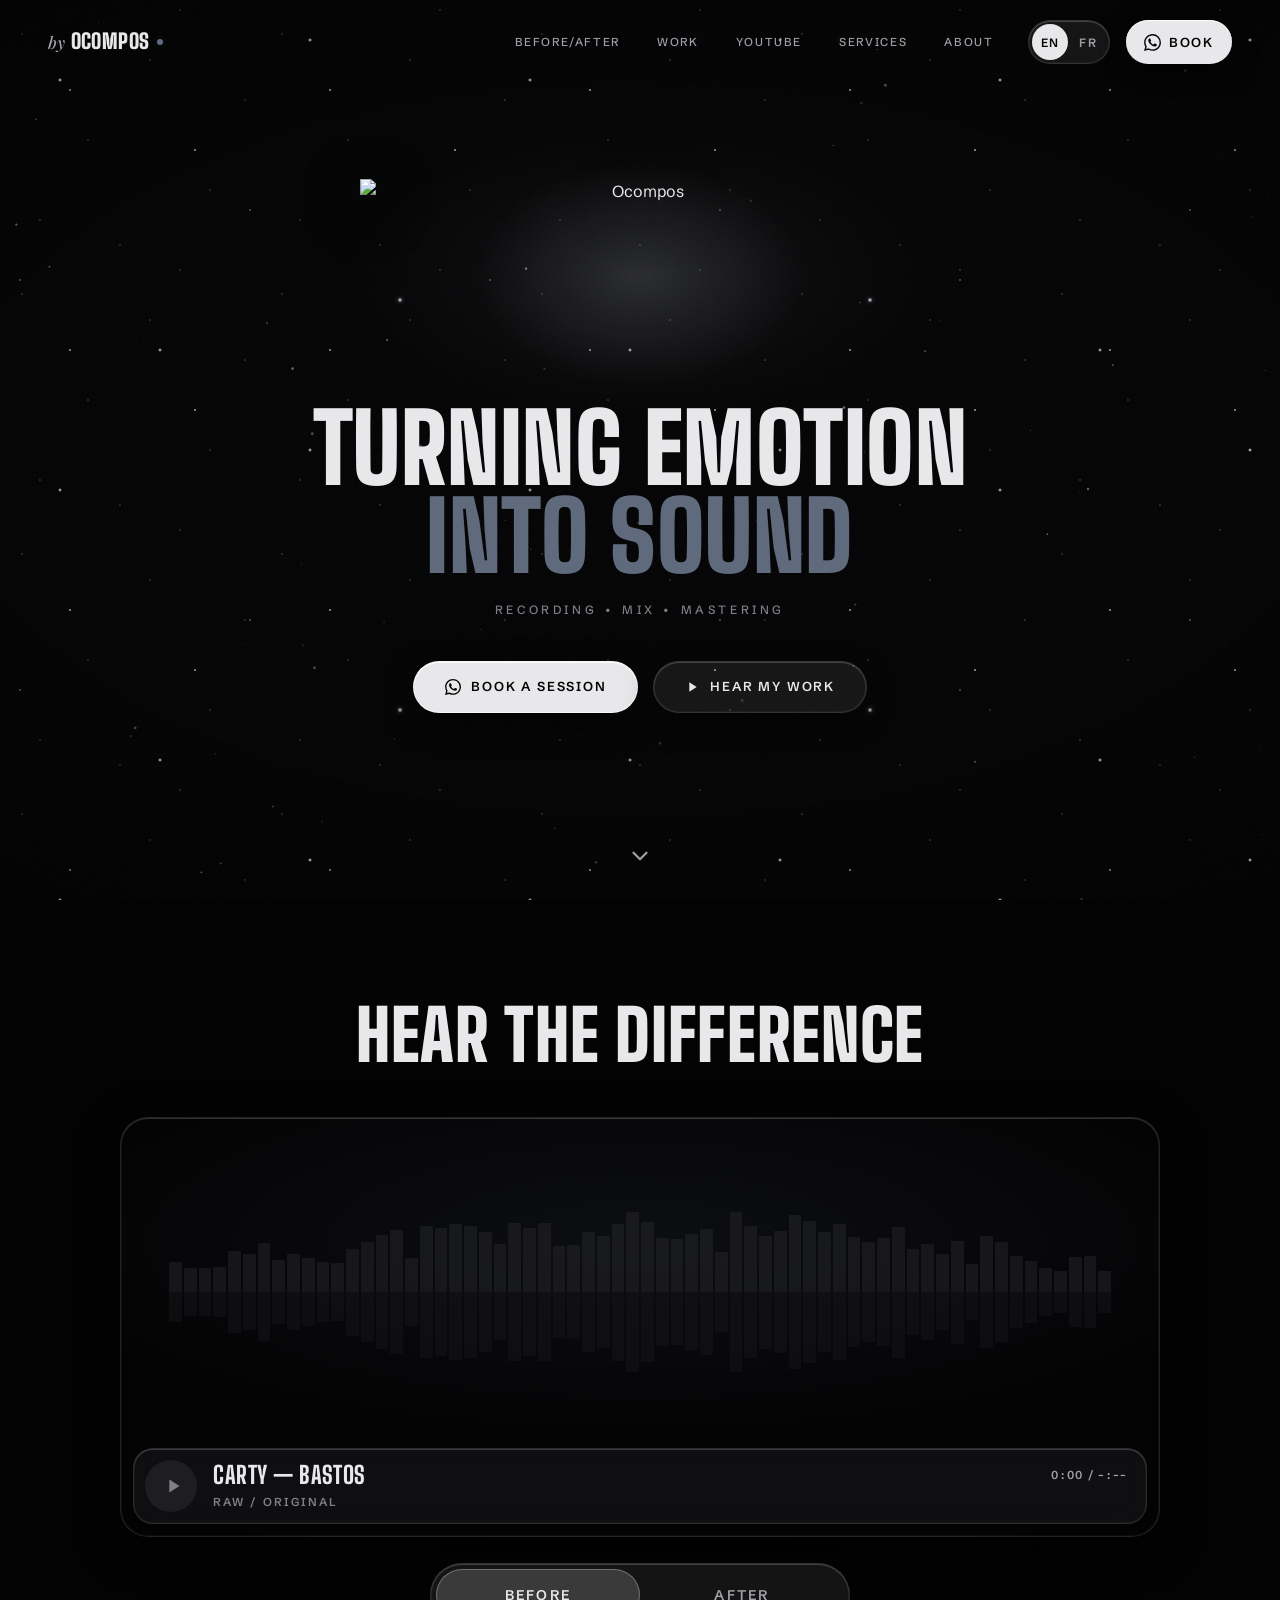
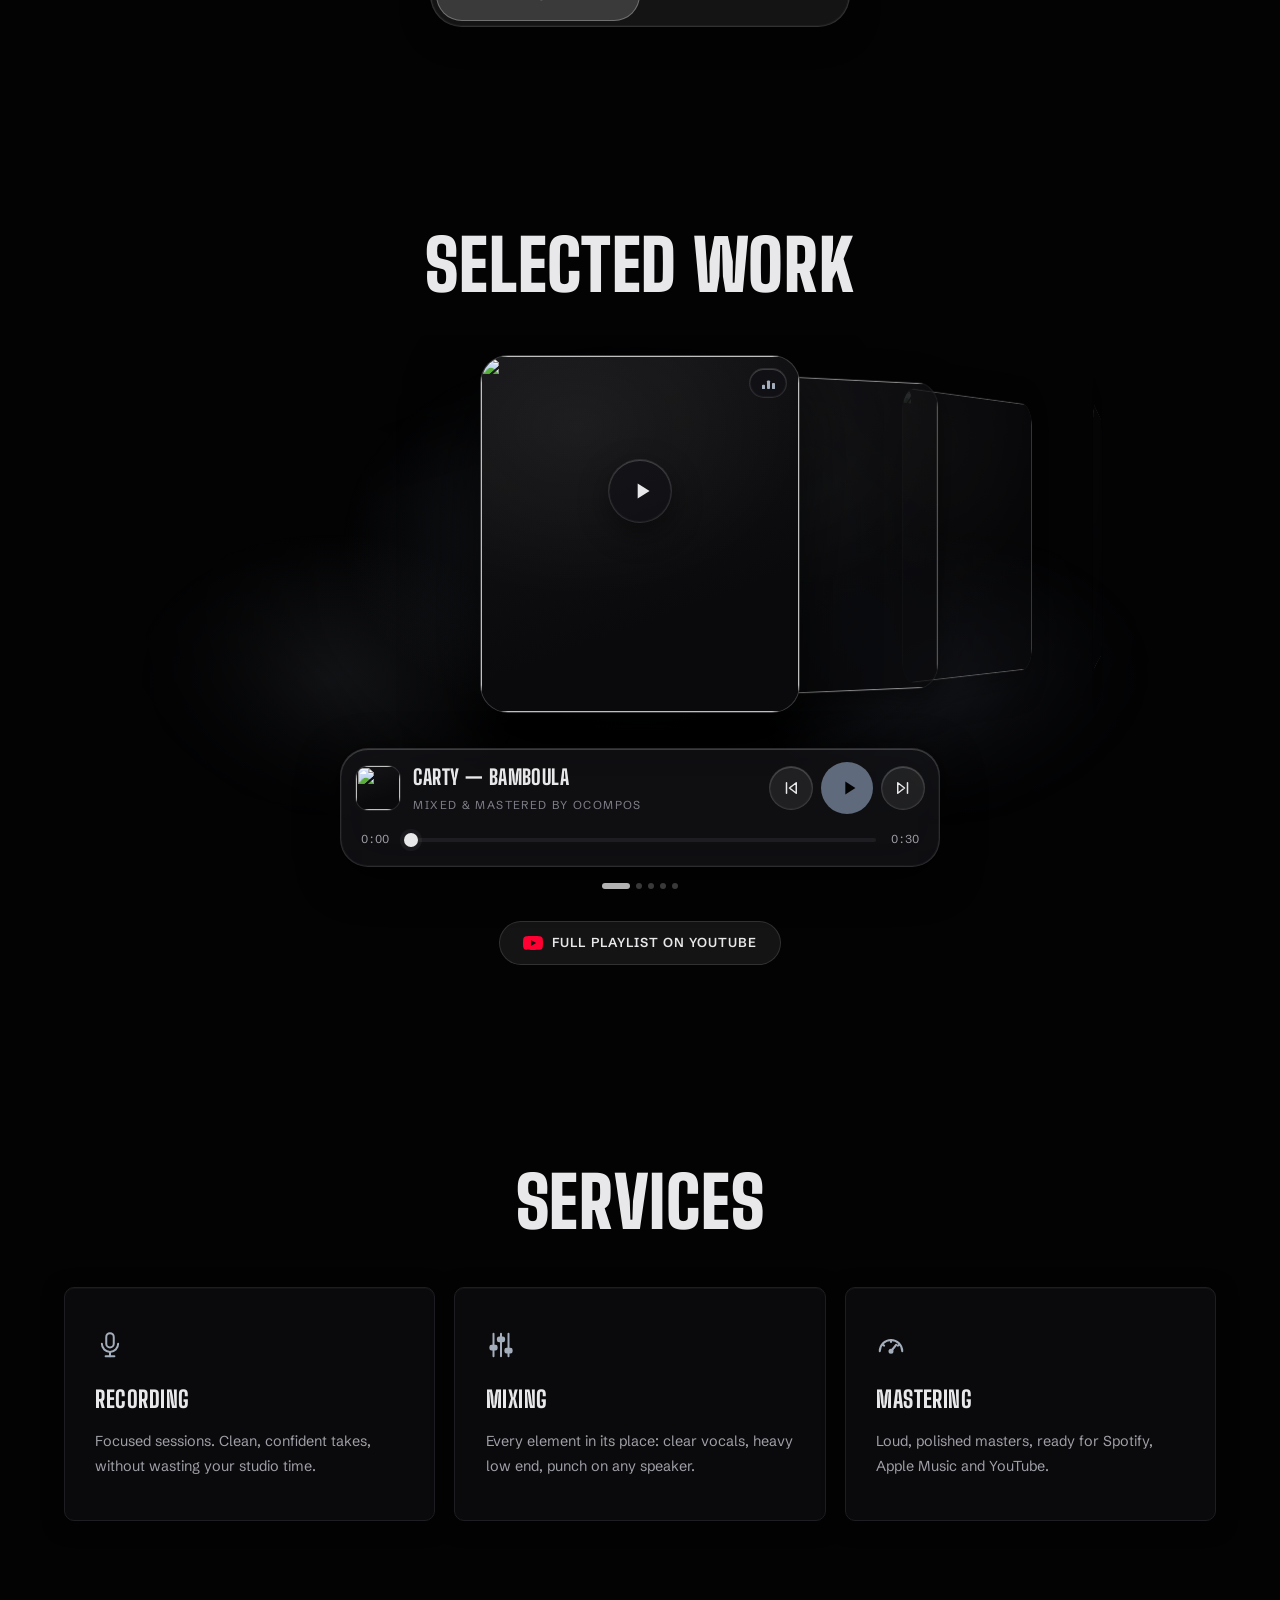
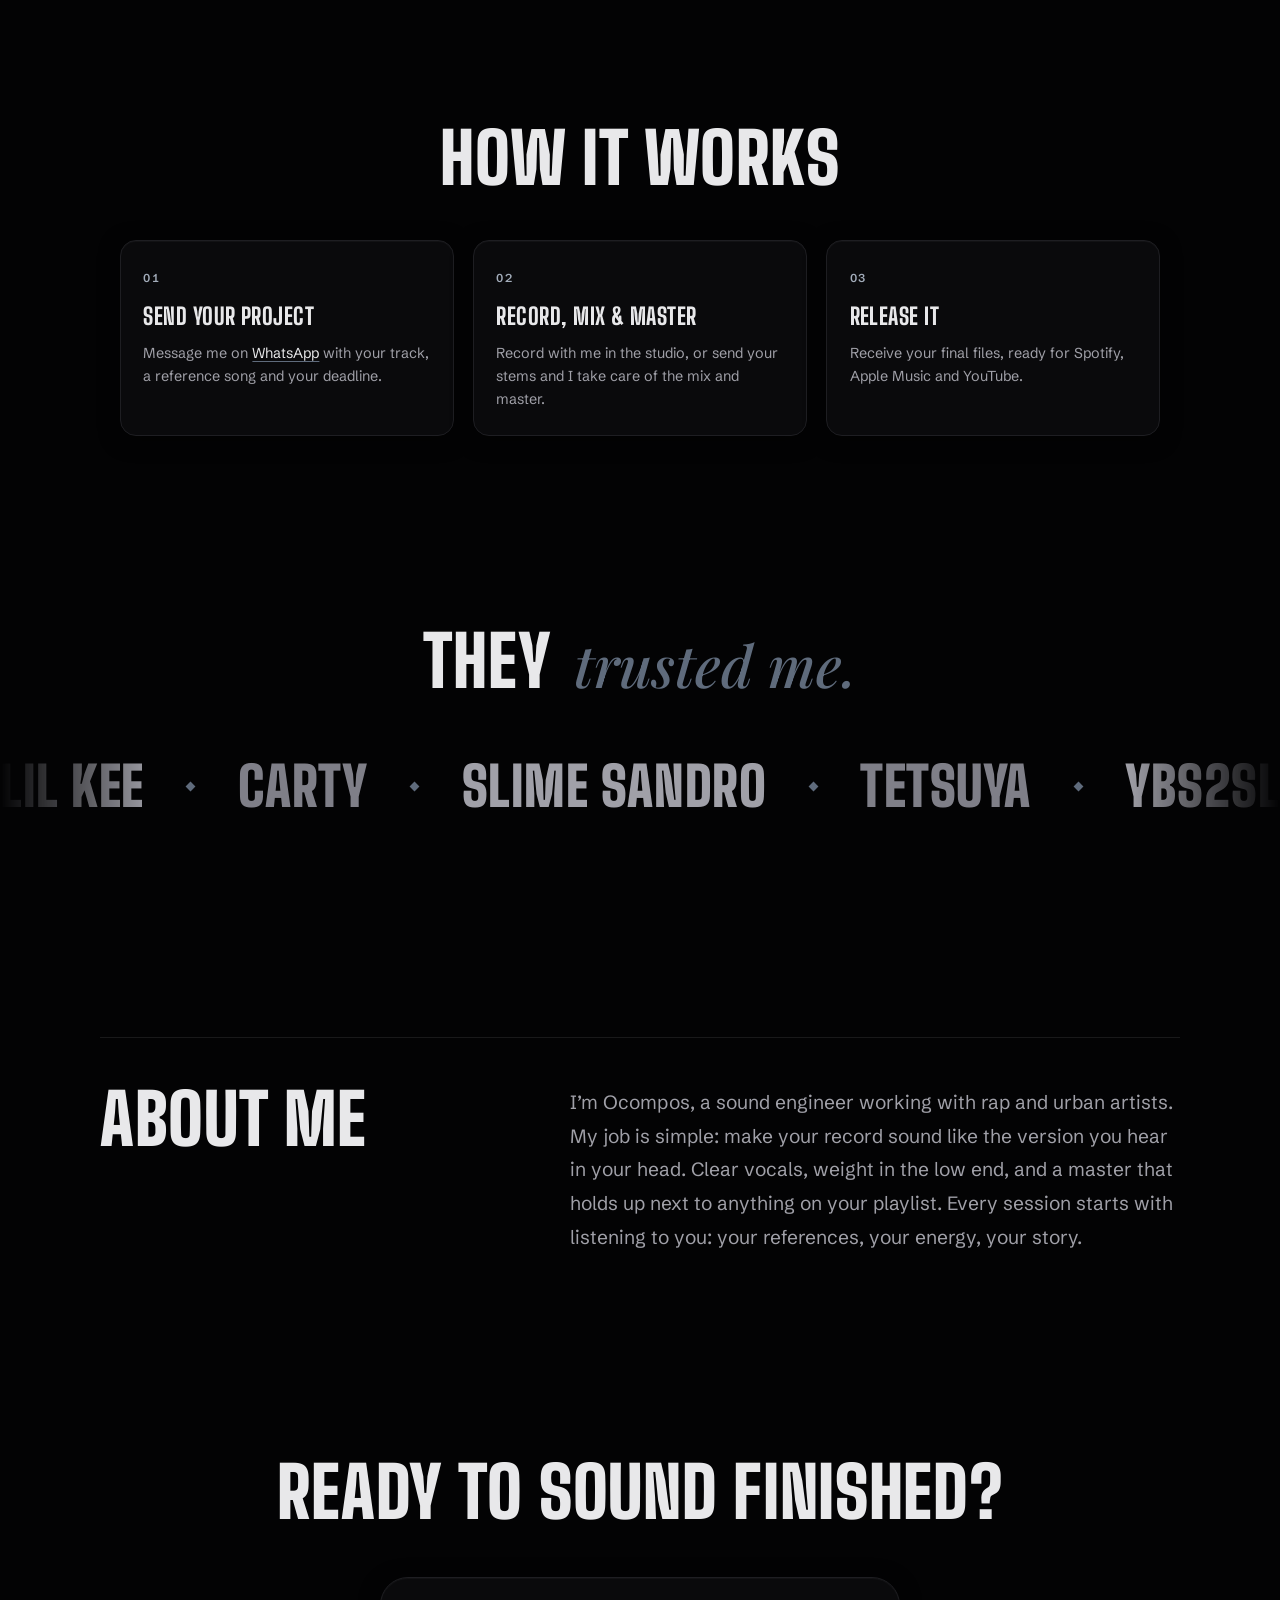
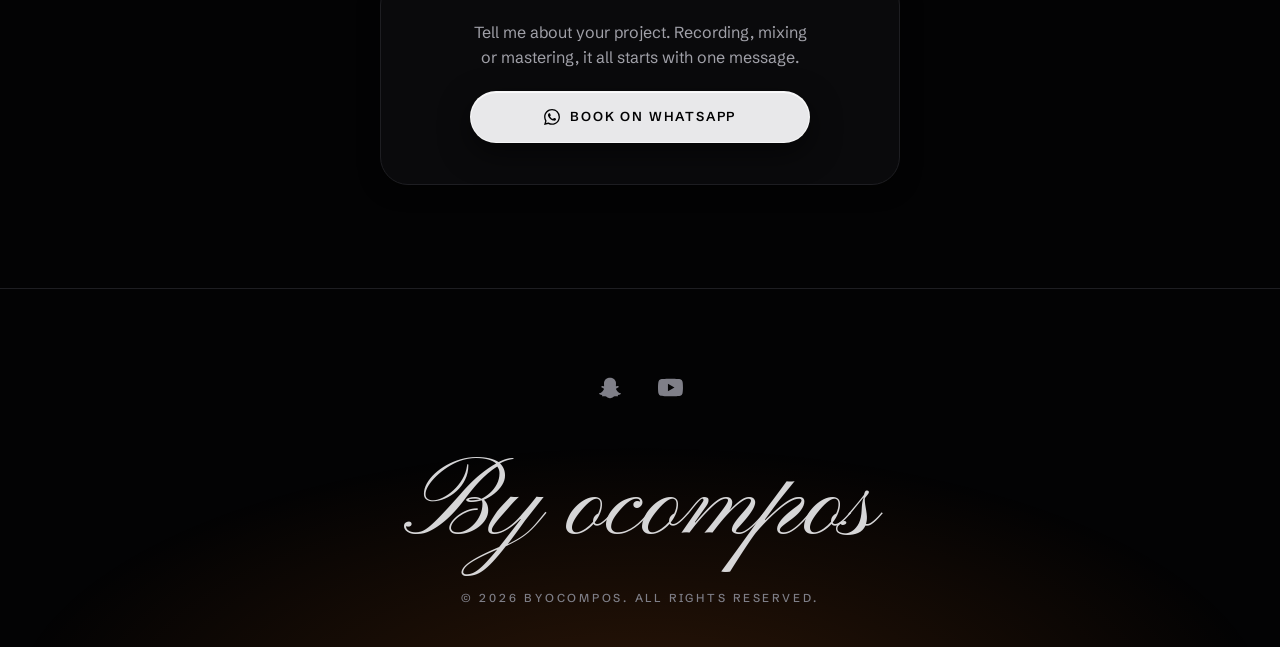
==== commit d73eaad1: "Trim landing: YouTube channel, no portfolio page, fewer captions - Add the YouTube channel (@byocomp" ====
--- a/index.html
+++ b/index.html
@@ -64,7 +64,7 @@
   <div class="mobile-nav" id="mobile-nav">
     <a href="#before-after" style="--i:0" data-i18n="nav.ab">before/after</a>
     <a href="#sounds" style="--i:1" data-i18n="nav.work">work</a>
-    <a href="portfolio.html" style="--i:2" data-i18n="nav.videos">videos</a>
+    <a href="https://youtube.com/@byocompos" target="_blank" rel="noopener noreferrer" style="--i:2" data-i18n="nav.youtube">youtube</a>
     <a href="#services" style="--i:3" data-i18n="nav.services">services</a>
     <a href="#process" style="--i:4" data-i18n="nav.process">how it works</a>
     <a href="#about" style="--i:5" data-i18n="nav.about">about</a>
@@ -80,7 +80,7 @@
     <nav aria-label="main">
       <a href="#before-after" data-i18n="nav.ab">Before/After</a>
       <a href="#sounds" data-i18n="nav.work">Work</a>
-      <a href="portfolio.html" data-i18n="nav.videos">Videos</a>
+      <a href="https://youtube.com/@byocompos" target="_blank" rel="noopener noreferrer" data-i18n="nav.youtube">YouTube</a>
       <a href="#services" data-i18n="nav.services">Services</a>
       <a href="#about" data-i18n="nav.about">About</a>
     </nav>
@@ -111,7 +111,6 @@
 
         <p class="subtitle" data-i18n="hero.sub">Recording • Mix • Mastering</p>
 
-        <p class="hero-credits" data-i18n="hero.credits">Mixed &amp; mastered for <strong>Carty</strong>, <strong>Slime Sandro</strong>, <strong>Tetsuya</strong> and more</p>
 
           <div class="hero-actions">
             <a class="btn btn-filled" data-wa href="https://wa.me/250791207108?text=Hi%20Ocompos%2C%20I%27d%20like%20to%20book%20a%20session.%0A%0AProject%20%28recording%20/%20mix%20/%20master%29%3A%0AArtist%20name%3A%0APreferred%20date%3A" target="_blank" rel="noopener noreferrer">
@@ -137,7 +136,6 @@
     <section id="before-after">
       <div class="sec-head reveal">
         <h2 class="section-title" data-i18n="ab.title">hear the difference</h2>
-        <p class="sec-desc" data-i18n="ab.desc">Same song, same moment. Switch between the raw recording and the final mix &amp; master while it plays.</p>
       </div>
 
       <div class="ab" data-ab data-side="raw">
@@ -173,7 +171,6 @@
             <button type="button" class="ab-opt" data-side="final" aria-pressed="false" data-i18n="ab.after">After</button>
           </div>
 
-          <p class="ab-hint" data-i18n="ab.hint">Press play, then switch while it plays: same moment, instantly.</p>
 
           <!-- Hidden: script.js still drives these; the waveform shows progress instead. -->
           <div class="seek-row" hidden>
@@ -193,7 +190,6 @@
     <section id="sounds">
       <div class="sec-head reveal">
         <h2 class="section-title" data-i18n="sounds.title">selected work</h2>
-        <p class="sec-desc" data-i18n="sounds.desc">Tracks I mixed and mastered for artists like Carty, Tetsuya and Slime Sandro. Swipe the covers, then tap one to hear a 30-second preview.</p>
       </div>
 
       <div class="player" data-player>
@@ -296,6 +292,12 @@
         <div class="player-dots" role="group" aria-label="choose a track" data-i18n-attr="aria-label:player.choose"></div>
         <p class="sr-only" aria-live="polite" data-player-status></p>
       </div>
+
+      <!-- The full catalogue lives on the YouTube channel (its playlist). -->
+      <a class="yt-link" href="https://youtube.com/@byocompos" target="_blank" rel="noopener noreferrer">
+        <svg viewBox="0 0 24 24" aria-hidden="true" focusable="false"><path fill="currentColor" d="M23.498 6.186a3.016 3.016 0 0 0-2.122-2.136C19.505 3.545 12 3.545 12 3.545s-7.505 0-9.377.505A3.017 3.017 0 0 0 .502 6.186C0 8.07 0 12 0 12s0 3.93.502 5.814a3.016 3.016 0 0 0 2.122 2.136c1.871.505 9.376.505 9.376.505s7.505 0 9.377-.505a3.015 3.015 0 0 0 2.122-2.136C24 15.93 24 12 24 12s0-3.93-.502-5.814zM9.545 15.568V8.432L15.818 12l-6.273 3.568z" /></svg>
+        <span data-i18n="sounds.youtube">Full playlist on YouTube</span>
+      </a>
     </section>
 
     <!-- Services -->
@@ -351,7 +353,6 @@
     <section id="process">
       <div class="sec-head reveal">
         <h2 class="section-title" data-i18n="proc.title">how it works</h2>
-        <p class="sec-desc" data-i18n="proc.desc">From first message to release, in three steps.</p>
       </div>
       <ol class="steps">
         <li class="step reveal">
@@ -480,7 +481,7 @@
           </a>
 
           <!-- YouTube -->
-          <a href="https://youtube.com/@REPLACE_WITH_CHANNEL" target="_blank" rel="noopener noreferrer" aria-label="YouTube (opens in new tab)">
+          <a href="https://youtube.com/@byocompos" target="_blank" rel="noopener noreferrer" aria-label="YouTube (opens in new tab)">
             <svg aria-hidden="true" focusable="false" width="25" height="25" viewBox="0 0 24 24" fill="currentColor">
               <path
                 d="M23.498 6.186a3.016 3.016 0 0 0-2.122-2.136C19.505 3.545 12 3.545 12 3.545s-7.505 0-9.377.505A3.017 3.017 0 0 0 .502 6.186C0 8.07 0 12 0 12s0 3.93.502 5.814a3.016 3.016 0 0 0 2.122 2.136c1.871.505 9.376.505 9.376.505s7.505 0 9.377-.505a3.015 3.015 0 0 0 2.122-2.136C24 15.93 24 12 24 12s0-3.93-.502-5.814zM9.545 15.568V8.432L15.818 12l-6.273 3.568z" />
--- a/style.css
+++ b/style.css
@@ -740,22 +740,7 @@
   text-transform: uppercase;
   letter-spacing: 0.3em;
   color: var(--text-muted);
-  margin-bottom: 1rem;
-}
-
-/* The proof, above the fold: real artists, named. */
-.hero-credits {
-  max-width: 34ch;
-  margin: 0 auto 2.4rem;
-  font-size: clamp(0.95rem, 1.6vw, 1.05rem);
-  line-height: 1.5;
-  color: var(--text-secondary);
-  text-wrap: balance;
-}
-
-.hero-credits strong {
-  font-weight: 600;
-  color: var(--text-primary);
+  margin-bottom: 2.6rem;
 }
 
 /* ==========================================================================
@@ -1383,238 +1368,6 @@
 }
 
 /* ==========================================================================
-   PORTFOLIO PAGE (was portfolio.html's inline <style> block)
-   ========================================================================== */
-.portfolio-page {
-  padding-top: 100px;
-  min-height: 100vh;
-  display: flex;
-  flex-direction: column;
-}
-
-.portfolio-header {
-  text-align: center;
-  padding: 3rem 1.5rem 1rem;
-}
-
-.portfolio-hero-title {
-  font-family: var(--font-display);
-  font-size: clamp(3rem, 11vw, 7rem);
-  font-weight: 800;
-  line-height: 0.92;
-  letter-spacing: -0.05em;
-  text-transform: uppercase;
-  margin: 0;
-  color: var(--text-primary);
-}
-
-/* --- Filter tabs: transport buttons, not pills --- */
-.filter-bar {
-  display: flex;
-  align-items: center;
-  justify-content: center;
-  flex-wrap: wrap;
-  gap: 0;
-  max-width: 1000px;
-  margin: 2.5rem auto 3.5rem;
-  padding: 0 1rem;
-}
-
-.filter-btn {
-  font-family: var(--font-legend);
-  background: transparent;
-  color: var(--text-muted);
-  border: 1px solid var(--ink-500);
-  border-right-width: 0;
-  padding: 0.65rem 1.4rem;
-  min-height: var(--control-size);
-  touch-action: manipulation;
-  font-size: var(--text-legend);
-  font-weight: 600;
-  text-transform: uppercase;
-  letter-spacing: 0.16em;
-  cursor: pointer;
-  border-radius: 0;
-  transition: color 0.2s ease, background 0.2s ease;
-}
-
-.filter-btn:first-child {
-  border-radius: var(--radius-sm) 0 0 var(--radius-sm);
-}
-
-.filter-btn:last-child {
-  border-right-width: 1px;
-  border-radius: 0 var(--radius-sm) var(--radius-sm) 0;
-}
-
-.filter-btn:hover {
-  color: var(--text-primary);
-  background: var(--ink-700);
-}
-
-.filter-btn.active {
-  background: var(--signal);
-  color: var(--ink-900);
-  border-color: var(--signal);
-}
-
-.portfolio-grid-section {
-  max-width: 1280px;
-  margin: 0 auto;
-  padding: 0 clamp(1.5rem, 4vw, 4rem) 6rem;
-  width: 100%;
-}
-
-.works-grid {
-  display: grid;
-  grid-template-columns: repeat(3, 1fr);
-  gap: 2.4rem 1.4rem;
-}
-
-.work-card {
-  display: flex;
-  flex-direction: column;
-  cursor: pointer;
-}
-
-.work-card.hidden {
-  display: none;
-}
-
-.thumb-wrapper {
-  position: relative;
-  aspect-ratio: 16/9;
-  width: 100%;
-  border-radius: var(--radius-md);
-  overflow: hidden;
-  background: var(--ink-700);
-  border: 1px solid var(--ink-500);
-  box-shadow: var(--shadow-panel);
-  transition: border-color 0.25s ease, transform 0.25s var(--ease), box-shadow 0.25s ease;
-}
-
-.work-card.cover-art .thumb-wrapper {
-  aspect-ratio: 1/1;
-}
-
-.thumb-wrapper img {
-  width: 100%;
-  height: 100%;
-  object-fit: cover;
-  display: block;
-  filter: saturate(0.82);
-  transition: transform 0.5s var(--ease), filter 0.4s ease;
-}
-
-.thumb-wrapper .play-badge {
-  position: absolute;
-  inset: 0;
-  background: rgba(8, 7, 6, 0.55);
-  display: flex;
-  align-items: center;
-  justify-content: center;
-  opacity: 0;
-  transition: opacity 0.25s ease;
-}
-
-.play-badge span {
-  display: inline-flex;
-  align-items: center;
-  justify-content: center;
-  width: 48px;
-  height: 48px;
-  border-radius: 50%;
-  background: var(--signal);
-  color: var(--ink-900);
-  box-shadow: 0 0 24px var(--signal-glow);
-  transform: scale(0.88);
-  transition: transform 0.25s var(--ease);
-}
-
-.play-badge svg {
-  width: 19px;
-  height: 19px;
-  fill: currentColor;
-  margin-left: 2px;
-}
-
-.work-card.cover-art .play-badge span svg {
-  width: 21px;
-  height: 21px;
-  margin-left: 0;
-}
-
-.work-card:hover .thumb-wrapper {
-  border-color: var(--signal-line);
-  transform: translateY(-3px);
-  box-shadow: var(--shadow-raised);
-}
-
-.work-card:hover .thumb-wrapper img {
-  transform: scale(1.04);
-  filter: saturate(1);
-}
-
-.work-card:hover .play-badge {
-  opacity: 1;
-}
-
-.work-card:hover .play-badge span {
-  transform: scale(1);
-}
-
-.work-info {
-  padding: 0.9rem 0.15rem 0;
-}
-
-.work-title {
-  font-family: var(--font-display);
-  font-size: 0.92rem;
-  font-weight: 700;
-  text-transform: uppercase;
-  letter-spacing: -0.015em;
-  color: var(--text-primary);
-  margin: 0 0 0.4rem 0;
-  line-height: 1.3;
-  transition: color 0.2s ease;
-}
-
-.work-card:hover .work-title {
-  color: var(--signal);
-}
-
-.work-meta {
-  font-size: var(--text-legend);
-  text-transform: uppercase;
-  letter-spacing: 0.12em;
-  color: var(--text-muted);
-  display: flex;
-  align-items: center;
-  gap: 0.5rem;
-  flex-wrap: wrap;
-}
-
-.work-meta span.tag {
-  background: var(--signal-wash);
-  border: 1px solid var(--signal-line);
-  padding: 0.15rem 0.55rem;
-  border-radius: var(--radius-sm);
-  color: var(--signal-bright);
-  font-weight: 600;
-}
-
-.no-results {
-  grid-column: 1 / -1;
-  text-align: center;
-  padding: 5rem 1rem;
-  color: var(--text-muted);
-  font-family: var(--font-legend);
-  text-transform: uppercase;
-  letter-spacing: 0.16em;
-  font-size: 0.78rem;
-}
-
-/* ==========================================================================
    SECTION HEADER — eyebrow + title + one-line description
    ========================================================================== */
 .sec-head {
@@ -2639,12 +2392,6 @@
   outline-offset: -3px;
 }
 
-.ab-hint {
-  margin-top: 0.9rem;
-  text-align: center;
-  font-size: 0.875rem;
-  color: var(--text-muted);
-}
 
 .ab-note {
   margin-top: 1rem;
@@ -2840,11 +2587,6 @@
   gap: 0;
   animation: scrollInfinite 40s linear infinite;
   will-change: transform;
-}
-
-.carousel-wrapper:hover .carousel-track,
-.carousel-wrapper:focus-within .carousel-track {
-  animation-play-state: paused;
 }
 
 @keyframes scrollInfinite {
@@ -3670,3 +3412,39 @@
 .trusted-title .purple-italic {
   font-size: 0.82em;
 }
+
+/* Full catalogue: a quiet outline pill under the player, YouTube-red icon. */
+.yt-link {
+  display: flex;
+  align-items: center;
+  justify-content: center;
+  gap: 0.6rem;
+  width: fit-content;
+  min-height: var(--control-size);
+  margin: 2rem auto 0;
+  padding: 0 1.4rem;
+  border-radius: var(--radius-full);
+  border: 1px solid var(--frost-rim);
+  background: var(--frost-chip);
+  color: var(--text-primary);
+  font-family: var(--font-legend);
+  font-size: 0.8125rem;
+  font-weight: 600;
+  letter-spacing: 0.08em;
+  text-transform: uppercase;
+  text-decoration: none;
+  white-space: nowrap;
+  transition: background-color 0.2s ease, border-color 0.2s ease, transform 0.25s var(--ease);
+}
+
+.yt-link:hover {
+  background: var(--frost-chip-hover);
+  border-color: rgba(255, 255, 255, 0.28);
+  transform: translateY(-1px);
+}
+
+.yt-link svg {
+  width: 20px;
+  height: 20px;
+  color: #ff0033;
+}
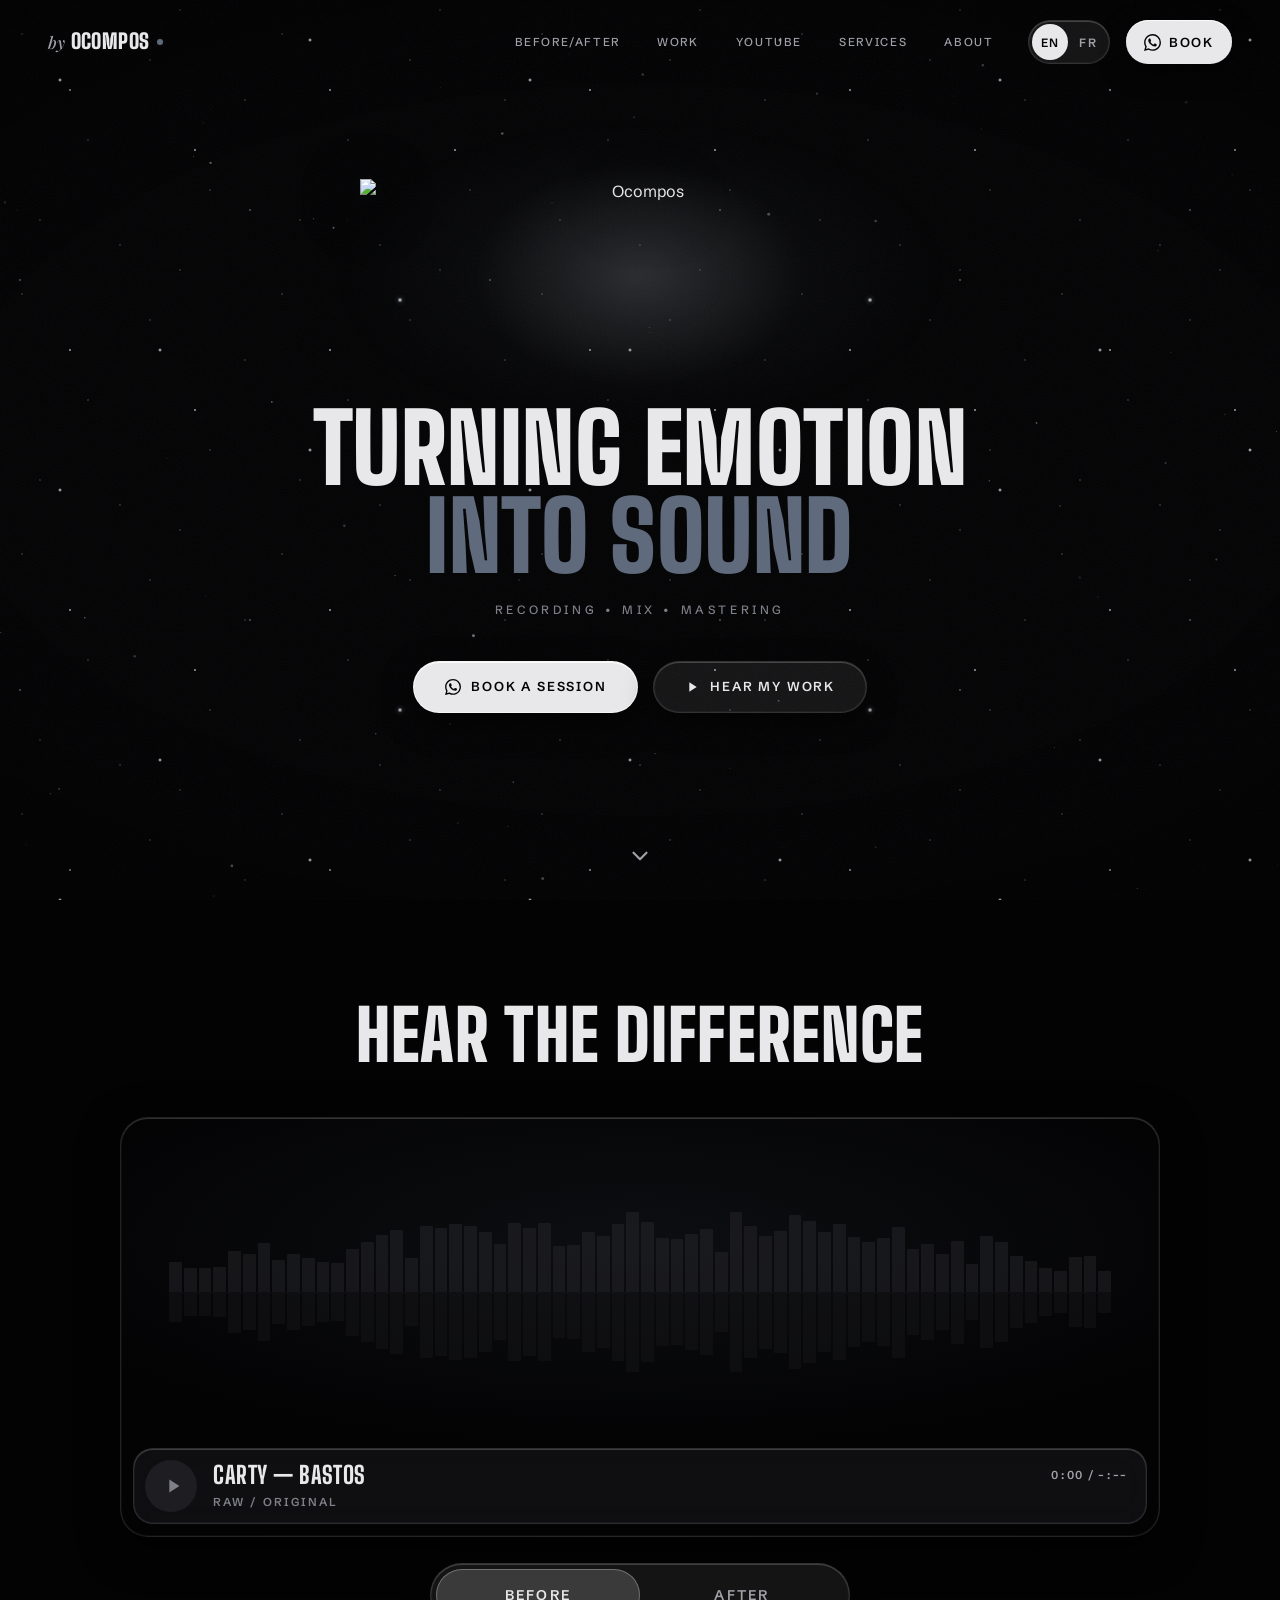
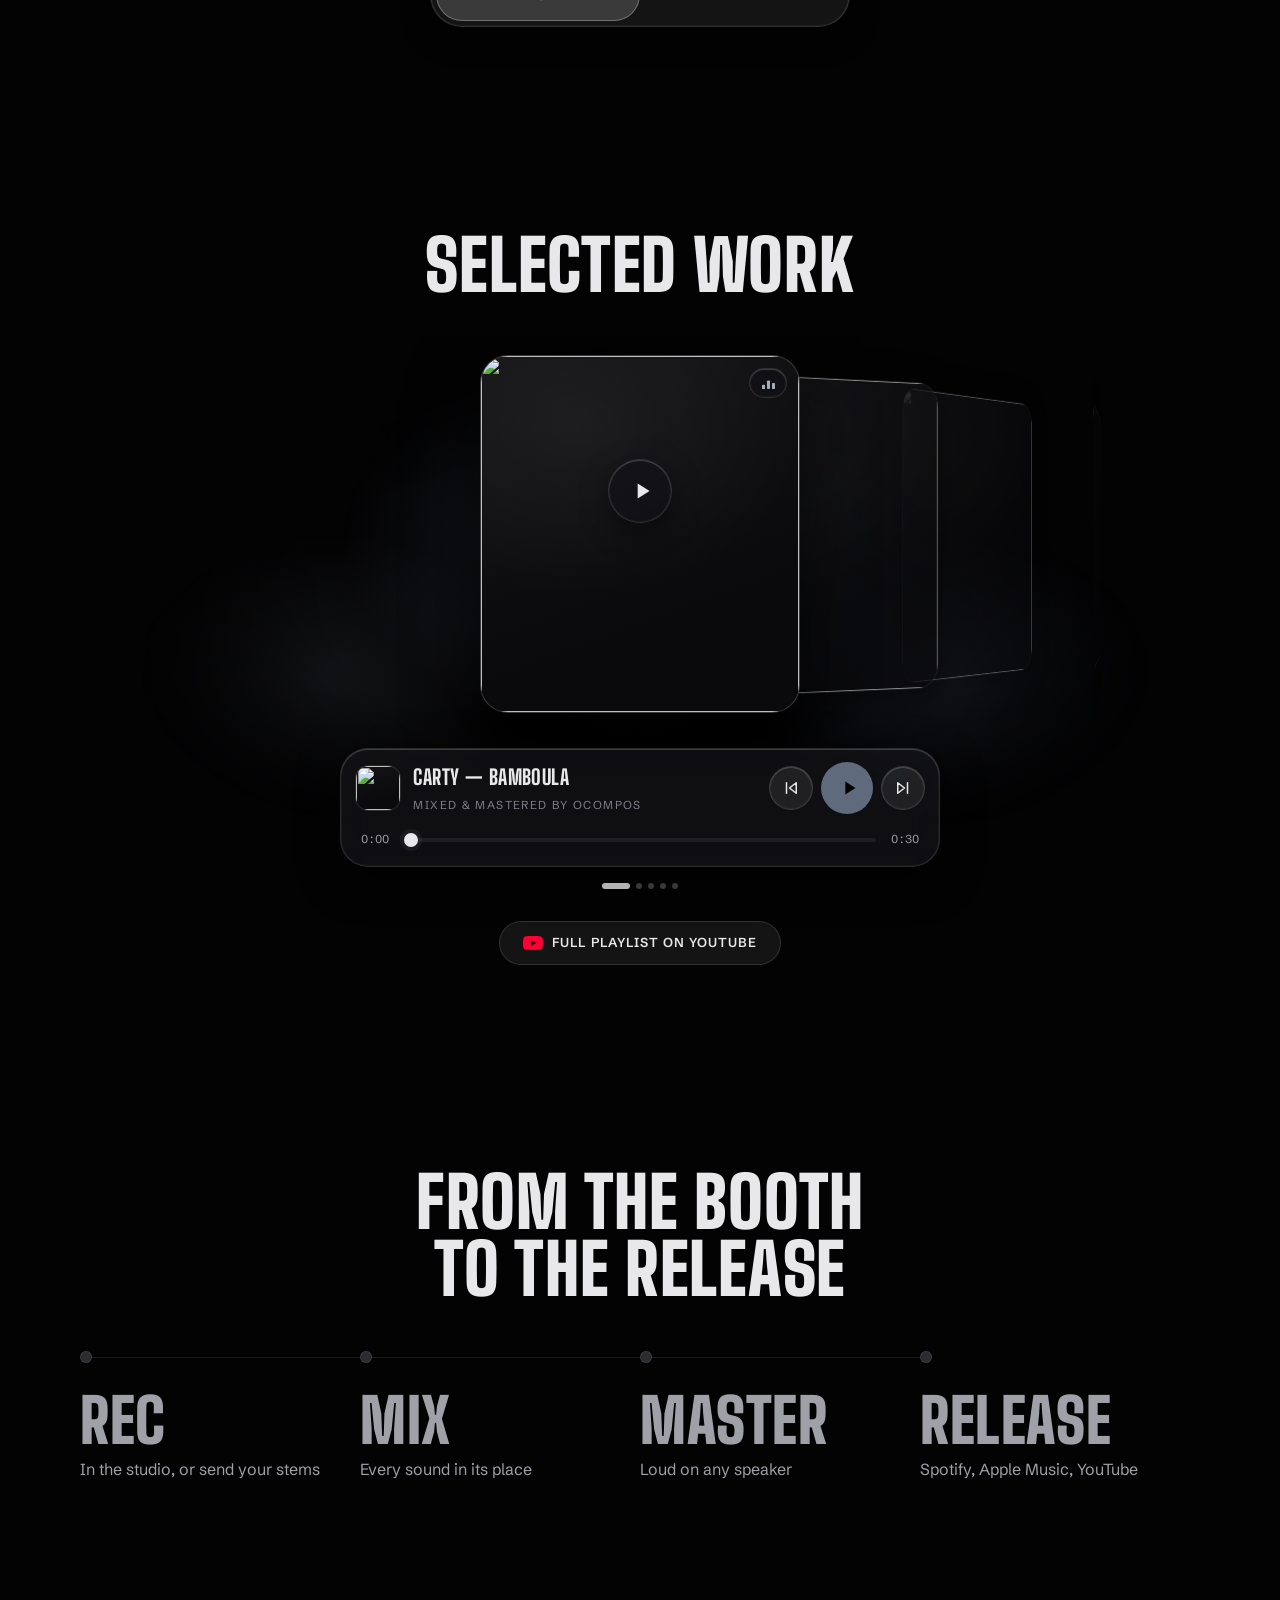
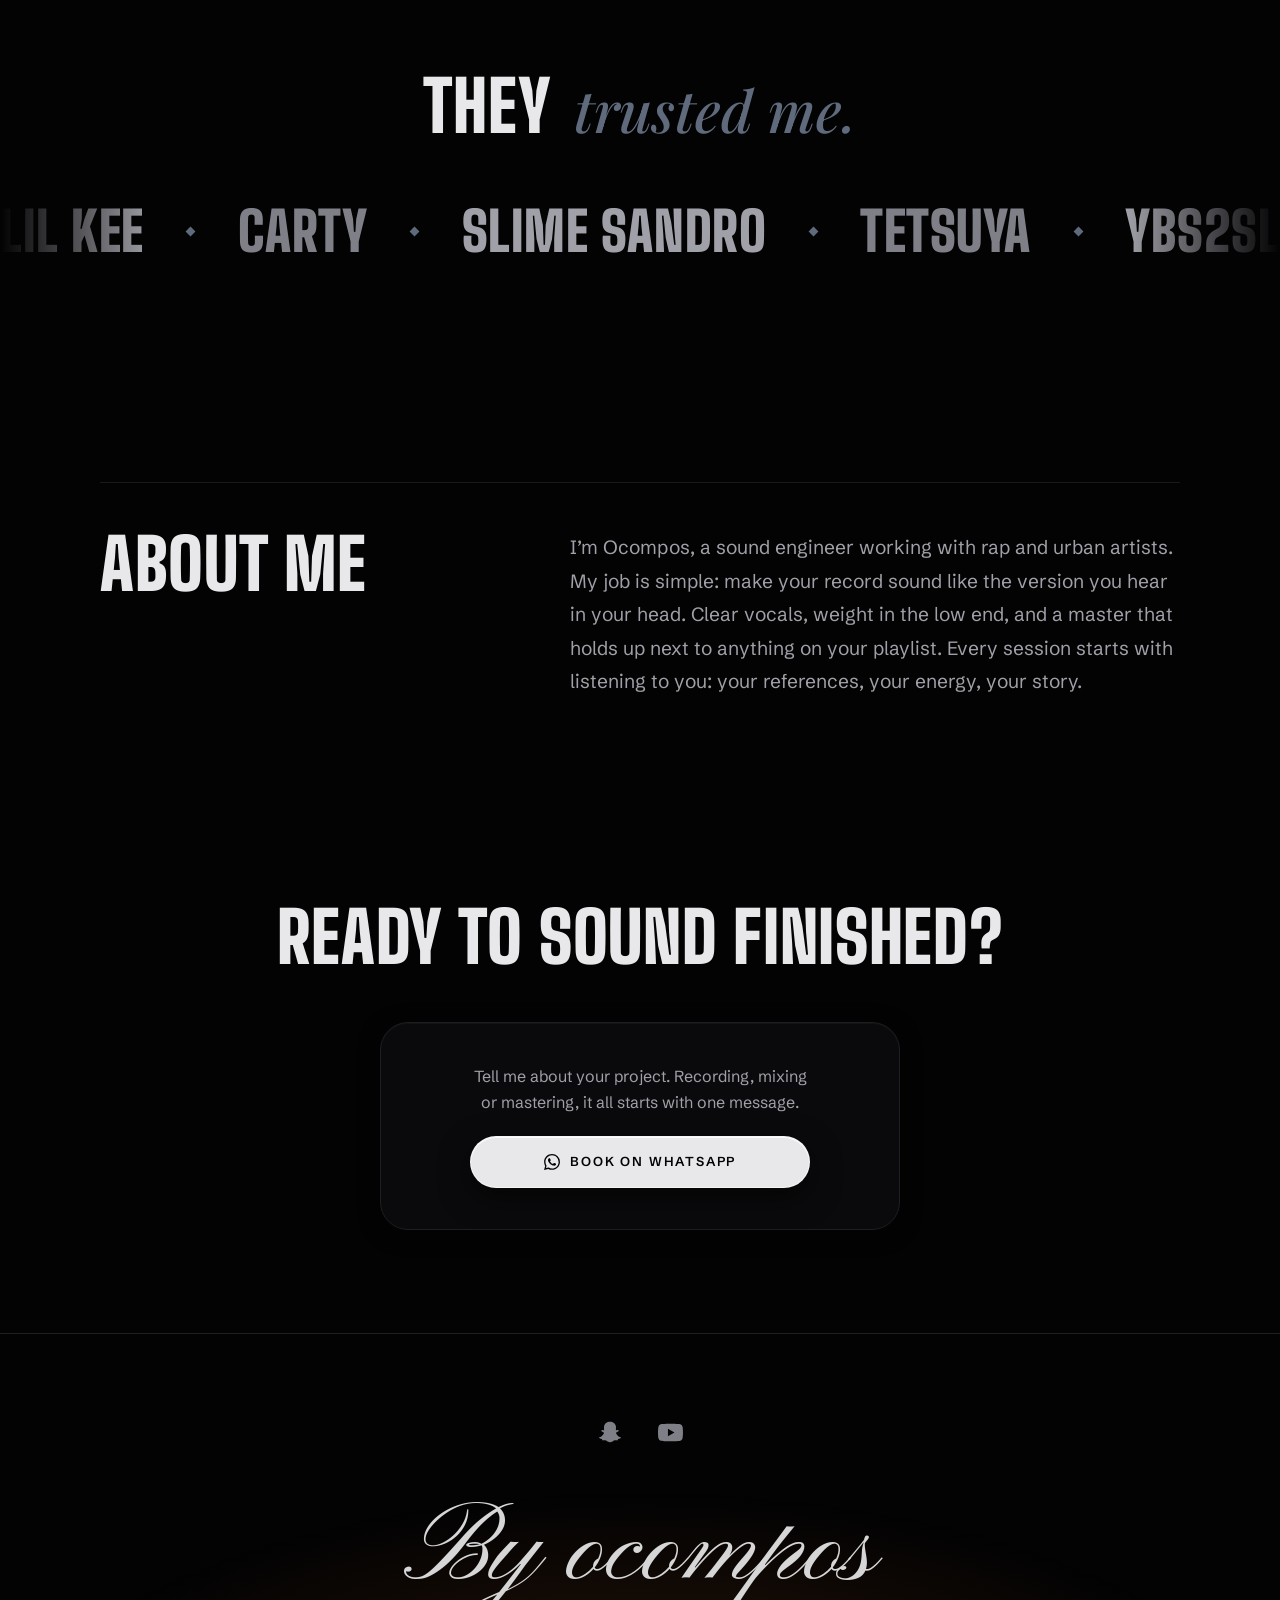
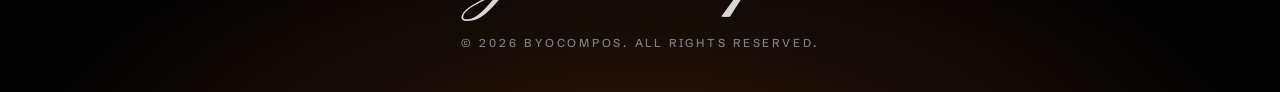
==== commit 24ad53a5: "Replace services and how-it-works with one signal chain Rec, Mix, Master, Release in a single line w" ====
--- a/index.html
+++ b/index.html
@@ -66,9 +66,8 @@
     <a href="#sounds" style="--i:1" data-i18n="nav.work">work</a>
     <a href="https://youtube.com/@byocompos" target="_blank" rel="noopener noreferrer" style="--i:2" data-i18n="nav.youtube">youtube</a>
     <a href="#services" style="--i:3" data-i18n="nav.services">services</a>
-    <a href="#process" style="--i:4" data-i18n="nav.process">how it works</a>
-    <a href="#about" style="--i:5" data-i18n="nav.about">about</a>
-    <a data-wa href="https://wa.me/250791207108" target="_blank" rel="noopener noreferrer" style="--i:6" data-i18n="nav.book">book a session</a>
+    <a href="#about" style="--i:4" data-i18n="nav.about">about</a>
+    <a data-wa href="https://wa.me/250791207108" target="_blank" rel="noopener noreferrer" style="--i:5" data-i18n="nav.book">book a session</a>
   </div>
 
   <!-- Header -->
@@ -300,75 +299,34 @@
       </a>
     </section>
 
-    <!-- Services -->
-    <section id="services">
-      <h2 class="section-title" data-i18n="svc.title">services</h2>
-      <!-- .svc-cell owns the scroll reveal; .svc-item owns the hover transform. -->
-      <div class="svc-grid">
-        <div class="svc-cell reveal">
-          <article class="svc-item">
-            <svg class="svc-glyph" viewBox="0 0 24 24" fill="none" stroke="currentColor" stroke-width="1.6"
-              stroke-linecap="round" stroke-linejoin="round" aria-hidden="true" focusable="false">
-              <rect x="9" y="2.5" width="6" height="11.5" rx="3" />
-              <path d="M5.5 11a6.5 6.5 0 0 0 13 0" />
-              <path d="M12 17.5V21" />
-              <path d="M8.5 21h7" />
-            </svg>
-            <h3 data-i18n="svc.rec.h">Recording</h3>
-            <p data-i18n="svc.rec.p">Focused sessions. Clean, confident takes, without wasting your studio time.</p>
-          </article>
-        </div>
-        <div class="svc-cell reveal">
-          <article class="svc-item">
-            <svg class="svc-glyph" viewBox="0 0 24 24" fill="none" stroke="currentColor" stroke-width="1.6"
-              stroke-linecap="round" stroke-linejoin="round" aria-hidden="true" focusable="false">
-              <path d="M6 3v18M12 3v18M18 3v18" />
-              <rect x="3.5" y="12.5" width="5" height="3" rx="1" fill="currentColor" />
-              <rect x="9.5" y="6" width="5" height="3" rx="1" fill="currentColor" />
-              <rect x="15.5" y="15" width="5" height="3" rx="1" fill="currentColor" />
-            </svg>
-            <h3 data-i18n="svc.mix.h">Mixing</h3>
-            <p data-i18n="svc.mix.p">Every element in its place: clear vocals, heavy low end, punch on any speaker.</p>
-          </article>
-        </div>
-        <div class="svc-cell reveal">
-          <article class="svc-item">
-            <svg class="svc-glyph" viewBox="0 0 24 24" fill="none" stroke="currentColor" stroke-width="1.6"
-              stroke-linecap="round" stroke-linejoin="round" aria-hidden="true" focusable="false">
-              <path d="M3 17a9 9 0 0 1 18 0" />
-              <path d="M5.2 11.6l1.3.9M12 8v1.5M18.8 11.6l-1.3.9" />
-              <path d="M12 17l4.2-5.2" />
-              <circle cx="12" cy="17" r="1.2" fill="currentColor" />
-            </svg>
-            <h3 data-i18n="svc.master.h">Mastering</h3>
-            <p data-i18n="svc.master.p">Loud, polished masters, ready for Spotify, Apple Music and YouTube.</p>
-          </article>
-        </div>
-      </div>
-    </section>
-
-    <!-- ========================================== -->
-    <!-- HOW IT WORKS: three steps from first message to release -->
-    <!-- ========================================== -->
-    <section id="process">
+    <!-- ========================================== -->
+    <!-- THE CHAIN: services and process in one line, REC → MIX → MASTER → RELEASE.
+         A pulse runs along the line and lights each stage as it passes. -->
+    <!-- ========================================== -->
+    <section id="services" class="chain-section">
       <div class="sec-head reveal">
-        <h2 class="section-title" data-i18n="proc.title">how it works</h2>
-      </div>
-      <ol class="steps">
-        <li class="step reveal">
-          <span class="step-num">01</span>
-          <h3 data-i18n="proc.1.h">Send your project</h3>
-          <p data-i18n="proc.1.p">Message me on <a data-wa href="https://wa.me/250791207108" target="_blank" rel="noopener noreferrer">WhatsApp</a> with your track, a reference song and your deadline.</p>
+        <h2 class="section-title" data-i18n="chain.title">from the booth to the release</h2>
+      </div>
+      <ol class="chain reveal">
+        <li class="chain-step">
+          <span class="chain-dot" aria-hidden="true"></span>
+          <h3 data-i18n="chain.rec.h">Rec</h3>
+          <p data-i18n="chain.rec.p"></p>
         </li>
-        <li class="step reveal">
-          <span class="step-num">02</span>
-          <h3 data-i18n="proc.2.h">Record, mix &amp; master</h3>
-          <p data-i18n="proc.2.p">Record with me in the studio, or send your stems and I take care of the mix and master.</p>
+        <li class="chain-step">
+          <span class="chain-dot" aria-hidden="true"></span>
+          <h3 data-i18n="chain.mix.h">Mix</h3>
+          <p data-i18n="chain.mix.p"></p>
         </li>
-        <li class="step reveal">
-          <span class="step-num">03</span>
-          <h3 data-i18n="proc.3.h">Release it</h3>
-          <p data-i18n="proc.3.p">Receive your final files, ready for Spotify, Apple Music and YouTube.</p>
+        <li class="chain-step">
+          <span class="chain-dot" aria-hidden="true"></span>
+          <h3 data-i18n="chain.master.h">Master</h3>
+          <p data-i18n="chain.master.p"></p>
+        </li>
+        <li class="chain-step">
+          <span class="chain-dot" aria-hidden="true"></span>
+          <h3 data-i18n="chain.release.h">Release</h3>
+          <p data-i18n="chain.release.p"></p>
         </li>
       </ol>
     </section>
--- a/style.css
+++ b/style.css
@@ -917,210 +917,6 @@
   transition: transform 0.25s var(--ease);
 }
 
-/* ==========================================================================
-   SERVICES — equipment panels
-   ========================================================================== */
-/* === SERVICES GRID === 2 cols up to 1199, 4 cols ≥1200 */
-.svc-grid {
-  display: grid;
-  grid-template-columns: repeat(2, 1fr);
-  gap: 1.2rem;
-  max-width: 1240px;
-  margin: 0 auto;
-}
-
-@media (min-width: 769px) {
-  .svc-grid {
-    grid-template-columns: repeat(3, 1fr);
-  }
-}
-
-/* Phones (2 columns): an odd last card spans the row instead of sitting alone. */
-.svc-grid > .svc-cell:last-child:nth-child(odd) {
-  grid-column: 1 / -1;
-}
-
-@media (min-width: 769px) {
-  .svc-grid > .svc-cell:last-child:nth-child(odd) {
-    grid-column: auto;
-  }
-}
-
-/* Reveal owner (GSAP / IO). Never gets a hover transform. */
-.svc-cell {
-  display: flex;
-}
-
-.svc-item {
-  position: relative;
-  display: flex;
-  flex-direction: column;
-  width: 100%;
-  text-align: left;
-  background: var(--ink-800);
-  border: 1px solid var(--ink-500);
-  border-radius: var(--radius-md);
-  box-shadow: var(--shadow-panel), var(--bevel);
-  padding: clamp(2rem, 3.4vw, 2.6rem) 1.9rem;
-  overflow: hidden;
-  transition: border-color 0.3s ease, transform 0.3s var(--ease), box-shadow 0.3s ease;
-}
-
-/* Soft accent glow from the bottom-right corner; only opacity animates. */
-.svc-item::before {
-  content: '';
-  position: absolute;
-  inset: 0;
-  background: radial-gradient(120% 90% at 100% 100%, var(--signal-glow) 0%, transparent 60%);
-  opacity: 0;
-  transition: opacity 0.4s ease;
-  pointer-events: none;
-}
-
-/* Signal bar that fills on hover, like a level meter arming. */
-.svc-item::after {
-  content: '';
-  position: absolute;
-  top: 0;
-  left: 0;
-  width: 100%;
-  height: 2px;
-  background: var(--signal);
-  transform: scaleX(0);
-  transform-origin: left;
-  transition: transform 0.4s var(--ease);
-}
-
-.svc-item:hover,
-.svc-item:focus-within {
-  transform: translateY(-3px);
-  border-color: var(--signal-line);
-  box-shadow: var(--shadow-raised), var(--bevel);
-}
-
-.svc-item:hover::before,
-.svc-item:focus-within::before {
-  opacity: 1;
-}
-
-.svc-item:hover::after,
-.svc-item:focus-within::after {
-  transform: scaleX(1);
-}
-
-/* Scroll "armed" state (script.js toggles it while the card is in view):
-   the signal bar sweeps in and the glyph glows, then releases on exit. */
-.svc-item.is-armed {
-  border-color: var(--signal-line);
-}
-
-.svc-item.is-armed::after {
-  transform: scaleX(1);
-  transition-delay: 0.25s;
-}
-
-.svc-item.is-armed .svc-glyph {
-  filter: drop-shadow(0 0 10px var(--signal-glow));
-}
-
-.svc-glyph {
-  position: relative;
-  width: 30px;
-  height: 30px;
-  color: var(--signal-bright);
-  margin-bottom: 1.3rem;
-  flex-shrink: 0;
-  transition: filter 0.5s ease;
-}
-
-.svc-item h3,
-.svc-item p {
-  position: relative;
-}
-
-.svc-item h3 {
-  font-family: var(--font-display);
-  font-weight: 800;
-  font-size: 1.15rem;
-  letter-spacing: -0.02em;
-  text-transform: uppercase;
-  color: var(--text-primary);
-  margin-bottom: 0.7rem;
-}
-
-.svc-item p {
-  font-size: 0.9rem;
-  line-height: 1.7;
-  color: var(--text-secondary);
-}
-
-/* === HOW IT WORKS === numbered steps, 3-across on wide screens. */
-.steps {
-  display: grid;
-  grid-template-columns: 1fr;
-  gap: 0.8rem;
-  max-width: 1040px;
-  margin: 0 auto;
-  list-style: none;
-  counter-reset: none;
-}
-
-@media (min-width: 769px) {
-  .steps {
-    grid-template-columns: repeat(3, 1fr);
-    gap: 1.2rem;
-  }
-}
-
-.step {
-  position: relative;
-  padding: 1.4rem 1.4rem 1.5rem;
-  background: var(--ink-800);
-  border: 1px solid var(--ink-500);
-  border-radius: var(--radius-lg);
-  box-shadow: var(--shadow-panel), var(--bevel);
-}
-
-.step-num {
-  display: inline-block;
-  margin-bottom: 0.7rem;
-  font-family: var(--font-legend);
-  font-size: var(--text-legend);
-  font-weight: 600;
-  font-variant-numeric: tabular-nums;
-  letter-spacing: 0.16em;
-  color: var(--signal-bright);
-}
-
-.step h3 {
-  font-family: var(--font-display);
-  font-size: 1.05rem;
-  font-weight: 800;
-  letter-spacing: -0.02em;
-  text-transform: uppercase;
-  color: var(--text-primary);
-  margin-bottom: 0.4rem;
-}
-
-.step p {
-  font-size: 0.9rem;
-  line-height: 1.6;
-  color: var(--text-secondary);
-}
-
-.step p a {
-  color: var(--text-primary);
-  text-decoration: underline;
-  text-decoration-color: var(--signal);
-  text-underline-offset: 0.2em;
-  text-decoration-thickness: 1px;
-  transition: text-decoration-color 0.2s ease;
-}
-
-.step p a:hover {
-  text-decoration-color: var(--text-primary);
-}
-
 /* === WHATSAPP DOCK === phones only; script.js toggles .is-visible. */
 .wa-dock {
   display: none;
@@ -1175,39 +971,6 @@
   }
 }
 
-/* Phones: compact 2×2 tiles so the section stays about one screen tall. */
-@media (max-width: 768px) {
-  #services {
-    padding-top: 3.5rem;
-    padding-bottom: 3.5rem;
-  }
-
-  .svc-grid {
-    gap: 0.7rem;
-  }
-
-  .svc-item {
-    padding: 1.15rem 1rem 1.2rem;
-    border-radius: var(--radius-lg);
-  }
-
-  .svc-glyph {
-    width: 24px;
-    height: 24px;
-    margin-bottom: 0.75rem;
-  }
-
-  .svc-item h3 {
-    font-size: 0.92rem;
-    margin-bottom: 0.35rem;
-  }
-
-  .svc-item p {
-    font-size: 0.8rem;
-    line-height: 1.5;
-  }
-}
-
 /* ==========================================================================
    PORTFOLIO (landing rows)
    ========================================================================== */
@@ -3375,13 +3138,6 @@
   letter-spacing: 0.02em;
 }
 
-.svc-item h3,
-.step h3 {
-  font-size: 1.45rem;
-  font-weight: 800;
-  letter-spacing: 0.02em;
-}
-
 .now-title,
 .ab-caption-title,
 .track-title {
@@ -3448,3 +3204,178 @@
   height: 20px;
   color: #ff0033;
 }
+
+/* ==========================================================================
+   THE CHAIN — services and process as one signal path:
+   REC → MIX → MASTER → RELEASE. Each segment of the line carries a band of
+   light in turn; a stage lights up as the band reaches its dot, like a
+   meter catching the signal. Phones: the chain runs top to bottom.
+   ========================================================================== */
+.chain {
+  --cycle: 4.8s;               /* one full pass of the signal */
+  --hop: 0.9s;                 /* time to travel one segment */
+  --gap: 2.6rem;
+  position: relative;
+  display: grid;
+  grid-template-columns: 1fr;
+  row-gap: var(--gap);
+  max-width: 1120px;
+  margin: 0 auto;
+  padding-left: 2.6rem;
+  list-style: none;
+}
+
+.chain-step {
+  --k: 0;
+  position: relative;
+}
+
+.chain-step:nth-child(2) { --k: 1; }
+.chain-step:nth-child(3) { --k: 2; }
+.chain-step:nth-child(4) { --k: 3; }
+
+/* The dot on the line. */
+.chain-dot {
+  position: absolute;
+  left: -2.6rem;
+  top: 0.55em;
+  width: 12px;
+  height: 12px;
+  border-radius: 50%;
+  background: var(--ink-400);
+  border: 1px solid var(--hairline-strong);
+  animation: chain-dot var(--cycle) linear infinite;
+  animation-delay: calc(var(--k) * var(--hop));
+}
+
+/* The segment to the next stage, and the band of light that runs it. */
+.chain-step:not(:last-child)::before,
+.chain-step:not(:last-child)::after {
+  content: "";
+  position: absolute;
+  pointer-events: none;
+  left: calc(-2.6rem + 5.5px);
+  top: calc(0.55em + 6px);
+  width: 1px;
+  height: calc(100% + var(--gap));
+}
+
+.chain-step:not(:last-child)::before {
+  background: var(--hairline-strong);
+}
+
+.chain-step:not(:last-child)::after {
+  width: 3px;
+  margin-left: -1px;
+  background: linear-gradient(to bottom, transparent, var(--signal-bright), transparent) no-repeat;
+  background-size: 100% 40%;
+  background-position: 0 -67%;
+  animation: chain-run-y var(--cycle) linear infinite;
+  animation-delay: calc(var(--k) * var(--hop));
+}
+
+.chain-step h3 {
+  font-family: var(--font-display);
+  font-size: clamp(3.4rem, 15vw, 5.5rem);
+  font-weight: 900;
+  line-height: 0.9;
+  letter-spacing: 0.01em;
+  text-transform: uppercase;
+  color: var(--text-secondary);
+  animation: chain-word var(--cycle) linear infinite;
+  animation-delay: calc(var(--k) * var(--hop));
+}
+
+.chain-step p {
+  margin-top: 0.6rem;
+  max-width: 24ch;
+  font-size: 1rem;
+  line-height: 1.45;
+  color: var(--text-secondary);
+}
+
+/* Desktop: the chain runs left to right across four equal columns. */
+@media (min-width: 900px) {
+  .chain {
+    --gap: 0px;
+    grid-template-columns: repeat(4, 1fr);
+    padding-left: 0;
+    padding-top: 2.6rem;
+  }
+
+  .chain-step {
+    padding-right: 2.25rem;
+  }
+
+  .chain-dot {
+    left: 0;
+    top: -2.6rem;
+  }
+
+  .chain-step:not(:last-child)::before,
+  .chain-step:not(:last-child)::after {
+    left: 12px;
+    top: calc(-2.6rem + 5.5px);
+    width: 100%;
+    height: 1px;
+  }
+
+  .chain-step:not(:last-child)::after {
+    height: 3px;
+    margin: -1px 0 0;
+    background-image: linear-gradient(to right, transparent, var(--signal-bright), transparent);
+    background-size: 40% 100%;
+    background-position: -67% 0;
+    animation-name: chain-run-x;
+  }
+
+  .chain-step h3 {
+    font-size: clamp(3rem, 4.8vw, 4.75rem);
+  }
+}
+
+/* One pass of the band along a segment: 0 → hop, then dark until the next cycle. */
+@keyframes chain-run-y {
+  0%    { background-position: 0 -67%; opacity: 1; }
+  18.75% { background-position: 0 167%; opacity: 1; }
+  19%, 100% { background-position: 0 167%; opacity: 0; }
+}
+
+@keyframes chain-run-x {
+  0%    { background-position: -67% 0; opacity: 1; }
+  18.75% { background-position: 167% 0; opacity: 1; }
+  19%, 100% { background-position: 167% 0; opacity: 0; }
+}
+
+/* A stage lights as the signal arrives, then settles back. */
+@keyframes chain-word {
+  0%, 2%   { color: var(--text-secondary); }
+  6%, 30%  { color: var(--text-primary); }
+  48%, 100% { color: var(--text-secondary); }
+}
+
+@keyframes chain-dot {
+  0%, 2%   { background: var(--ink-400); box-shadow: none; }
+  6%, 30%  { background: var(--signal-bright); box-shadow: 0 0 0 4px rgba(163, 173, 187, 0.14), 0 0 18px var(--signal-glow); }
+  48%, 100% { background: var(--ink-400); box-shadow: none; }
+}
+
+@media (prefers-reduced-motion: reduce) {
+  .chain-dot,
+  .chain-step h3,
+  .chain-step::after {
+    animation: none !important;
+  }
+
+  .chain-step h3 {
+    color: var(--text-primary);
+  }
+
+  .chain-dot {
+    background: var(--signal-bright);
+  }
+
+  .chain-step:not(:last-child)::after {
+    display: none;
+  }
+}
